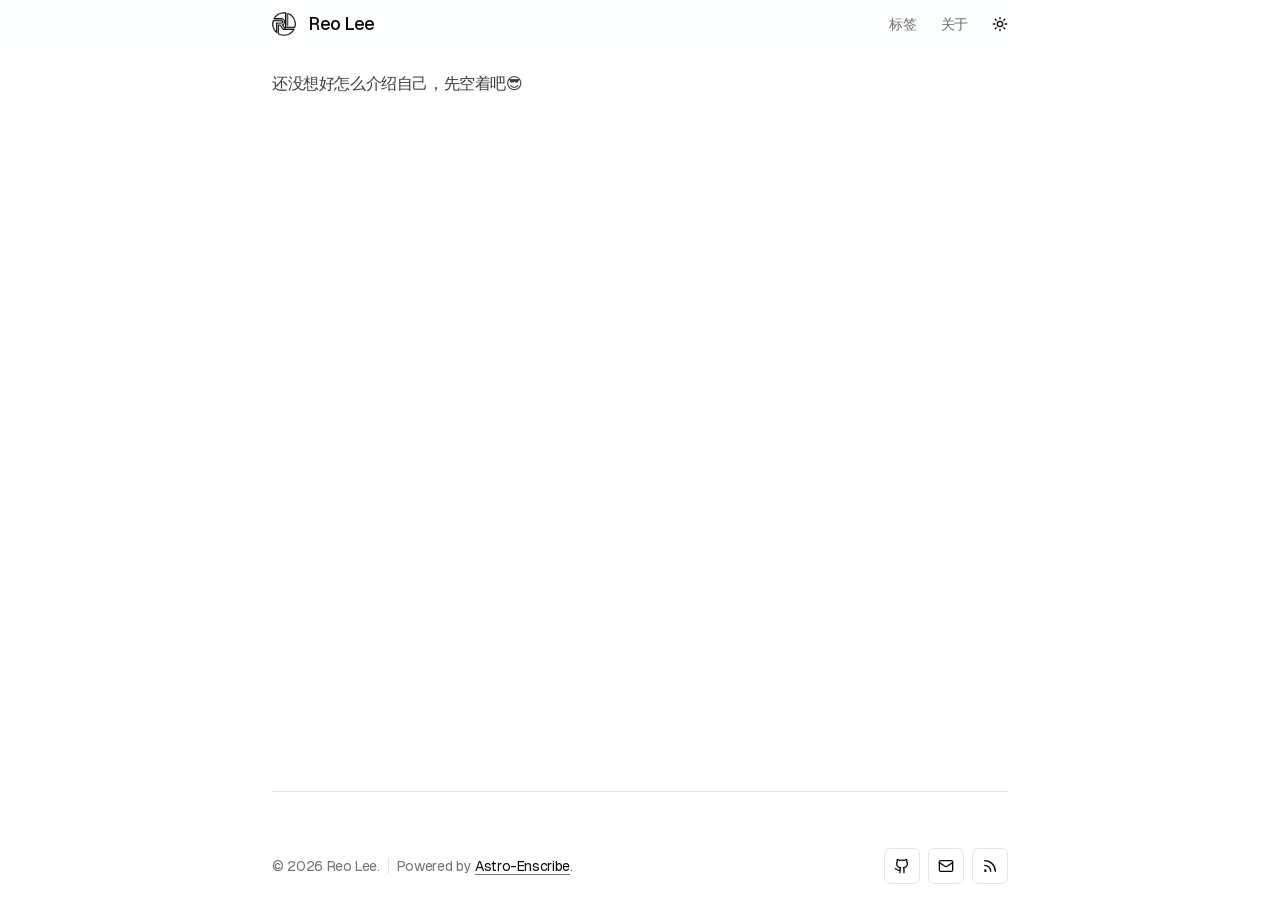
==== about/index.html @ b713c9d9 "Auto-deployed blog with GitHub Actions" ====
<!DOCTYPE html><html class="bg-background text-foreground scheme-light-dark" lang="zh-CN"> <head><meta charset="utf-8"><meta http-equiv="X-UA-Compatible" content="IE=edge"><meta name="viewport" content="width=device-width, initial-scale=1.0, user-scalable=yes"><meta name="generator" content="Astro v6.0.2"><meta name="HandheldFriendly" content="True"><meta name="mobile-web-app-capable" content="yes"><meta name="apple-mobile-web-app-capable" content="yes"><meta name="apple-mobile-web-app-status-bar-style" content="default"><meta name="format-detection" content="telephone=no,date=no,address=no,email=no,url=no"><meta name="theme-color" content="#121212" media="(prefers-color-scheme: dark)"><meta name="theme-color" content="#121212" media="(prefers-color-scheme: light)"><link rel="sitemap" href="/sitemap-index.xml"><link rel="manifest" href="/site.webmanifest"><link rel="alternate" type="application/rss+xml" title="Reo Lee" href="https://reolee.me/rss.xml"><!-- Prefer SVG favicons and provide a dark variant for dark OS/browser UI. --><link rel="icon" type="image/svg+xml" href="/favicon.svg" media="(prefers-color-scheme: light)"><link rel="icon" type="image/svg+xml" href="/favicon-dark.svg" media="(prefers-color-scheme: dark)"><link rel="icon" type="image/png" href="/favicon-96x96.png" sizes="96x96"><link rel="icon" type="image/x-icon" href="/favicon.ico"><link rel="shortcut icon" href="/favicon.ico"><meta name="apple-mobile-web-app-title" content="astro-erudite"><link rel="manifest" href="/site.webmanifest"><meta name="astro-view-transitions-enabled" content="true"><meta name="astro-view-transitions-fallback" content="animate"><script type="module" src="/_astro/ClientRouter.astro_astro_type_script_index_0_lang.DmQZLfuR.js"></script><title>关于 | Reo Lee</title><meta name="description" content="astro-erudite is a opinionated, unstyled blogging template—built with Astro, Tailwind, and shadcn/ui."><link rel="canonical" href="https://reolee.me"><meta property="og:title" content="关于"><meta property="og:description" content="astro-erudite is a opinionated, unstyled blogging template—built with Astro, Tailwind, and shadcn/ui."><meta property="og:image" content="https://reolee.me/static/1200x630.png"><meta property="og:image:alt" content="关于"><meta property="og:type" content="website"><meta property="og:locale" content="zh-CN"><meta property="og:site_name" content="Reo Lee"><meta property="og:url" content="https://reolee.me/about/"><meta name="twitter:title" content="关于"><meta name="twitter:description" content="astro-erudite is a opinionated, unstyled blogging template—built with Astro, Tailwind, and shadcn/ui."><meta name="twitter:image" content="https://reolee.me/static/1200x630.png"><meta name="twitter:image:alt" content="关于"><meta name="twitter:card" content="summary_large_image"><link rel="stylesheet" href="/_astro/layout.CXkcj2WI.css"></head><body class="flex h-fit min-h-screen flex-col gap-y-6 font-sans"> <header data-auto-hide-header class="bg-background/50 sticky top-0 z-50 divide-y backdrop-blur-sm xl:divide-none transform-gpu translate-y-0 opacity-100 transition-[translate,opacity] duration-200 ease-in-out motion-reduce:transition-none"> <div> <div class="mx-auto flex max-w-3xl items-center justify-between gap-4 px-4 py-3"> <a href="/" target="_self" class="transition-colors duration-300 ease-in-out flex shrink-0 items-center justify-center gap-3">   <img src="/_astro/logo.Pc_-MsJj_ZeCMrT.svg" alt="Logo" loading="lazy" decoding="async" width="1966" height="1989" class="size-5 sm:size-6 dark:invert"> <span class="hidden h-full text-lg leading-none font-medium min-[400px]:block">Reo Lee</span>  </a> <div class="flex items-center gap-4"> <nav class="flex items-center gap-4 text-sm sm:gap-6"> <a href="/tags" target="_self" class="inline-block duration-300 ease-in-out text-foreground/60 hover:text-foreground capitalize transition-colors"> 标签 </a><a href="/about" target="_self" class="inline-block duration-300 ease-in-out text-foreground/60 hover:text-foreground capitalize transition-colors"> 关于 </a> </nav> <button data-slot="button" class="inline-flex items-center justify-center gap-2 whitespace-nowrap rounded-md text-sm font-medium transition-all disabled:pointer-events-none disabled:opacity-50 [&amp;_svg]:pointer-events-none [&amp;_svg:not([class*=&#x27;size-&#x27;])]:size-4 shrink-0 [&amp;_svg]:shrink-0 outline-none focus-visible:border-ring focus-visible:ring-ring/50 focus-visible:ring-[3px] aria-invalid:ring-destructive/20 dark:aria-invalid:ring-destructive/40 aria-invalid:border-destructive hover:bg-muted hover:text-foreground dark:hover:bg-muted/50 -my-2 -me-2 size-8" id="theme-toggle" title="切换主题"> <svg width="1em" height="1em" class="size-4 dark:hidden" data-icon="lucide:sun">   <symbol id="ai:lucide:sun" viewBox="0 0 24 24"><g fill="none" stroke="currentColor" stroke-linecap="round" stroke-linejoin="round" stroke-width="2"><circle cx="12" cy="12" r="4"/><path d="M12 2v2m0 16v2M4.93 4.93l1.41 1.41m11.32 11.32l1.41 1.41M2 12h2m16 0h2M6.34 17.66l-1.41 1.41M19.07 4.93l-1.41 1.41"/></g></symbol><use href="#ai:lucide:sun"></use>  </svg> <svg width="1em" height="1em" class="absolute hidden size-4 dark:block" data-icon="lucide:moon">   <symbol id="ai:lucide:moon" viewBox="0 0 24 24"><path fill="none" stroke="currentColor" stroke-linecap="round" stroke-linejoin="round" stroke-width="2" d="M20.985 12.486a9 9 0 1 1-9.473-9.472c.405-.022.617.46.402.803a6 6 0 0 0 8.268 8.268c.344-.215.825-.004.803.401"/></symbol><use href="#ai:lucide:moon"></use>  </svg> <span class="sr-only">切换主题</span> </button> <script data-astro-rerun>
  ;(() => {
    const theme = (() => {
      const stored = localStorage?.getItem('theme') ?? ''
      if (['dark', 'light'].includes(stored)) return stored
      return window.matchMedia('(prefers-color-scheme: dark)').matches
        ? 'dark'
        : 'light'
    })()

    document.documentElement.setAttribute('data-theme', theme)
    window.localStorage.setItem('theme', theme)
  })()
</script> <script type="module">function a(){const e=document.documentElement,n=e.getAttribute("data-theme")==="dark"?"light":"dark";e.classList.add("[&_*]:transition-none"),e.setAttribute("data-theme",n),window.getComputedStyle(e).getPropertyValue("opacity"),requestAnimationFrame(()=>{e.classList.remove("[&_*]:transition-none")}),localStorage.setItem("theme",n)}function o(){document.getElementById("theme-toggle")?.addEventListener("click",a)}o();document.addEventListener("astro:after-swap",()=>{const e=localStorage.getItem("theme")||"light",t=document.documentElement;t.classList.add("[&_*]:transition-none"),window.getComputedStyle(t).getPropertyValue("opacity"),t.setAttribute("data-theme",e),requestAnimationFrame(()=>{t.classList.remove("[&_*]:transition-none")}),o()});</script> </div> </div> </div>   </header> <main class="w-full mx-auto flex grow flex-col gap-y-6 px-4 max-w-3xl">   <section> <div class="min-w-full"> <div class="prose mb-8"> <p class="mt-0">
还没想好怎么介绍自己，先空着吧😎
</p> </div> </div> </section> <section id="comments-section" class="mt-auto"> <div class="border-t pt-8"> <div id="comments" data-giscus-repo="ireolee/reolee.me" data-giscus-repo-id="R_kgDOSRzN-A" data-giscus-category="General" data-giscus-category-id="DIC_kwDOSRzN-M4C8IXI"></div> </div> </section>  </main> <footer class="mx-auto mb-8 flex w-full max-w-3xl flex-col items-center justify-center gap-y-2 px-4 sm:mb-4 sm:flex-row sm:justify-between"> <div class="flex flex-wrap items-center justify-center gap-x-2 text-center"> <span class="text-muted-foreground text-sm">
&copy; 2026 Reo Lee.
</span> <div data-orientation="vertical" role="none" data-slot="separator-root" class="bg-border shrink-0 data-[orientation=horizontal]:h-px data-[orientation=horizontal]:w-full data-[orientation=vertical]:h-full data-[orientation=vertical]:w-px hidden h-4! sm:block"></div> <p class="text-muted-foreground text-sm">
Powered by <a href="https://github.com/jktrn/astro-erudite" target="_blank" class="inline-block transition-colors duration-300 ease-in-out underline decoration-muted-foreground underline-offset-[3px] hover:decoration-foreground text-foreground"> Astro-Enscribe </a>.
</p> </div> <ul class="flex flex-wrap gap-2" role="list"> <li> <a href="https://github.com/ireolee" target="_blank" class="duration-300 ease-in-out inline-flex items-center justify-center gap-2 whitespace-nowrap rounded-md text-sm font-medium transition-all disabled:pointer-events-none disabled:opacity-50 [&#38;_svg]:pointer-events-none [&#38;_svg:not([class*='size-'])]:size-4 shrink-0 [&#38;_svg]:shrink-0 outline-none focus-visible:border-ring focus-visible:ring-ring/50 focus-visible:ring-[3px] aria-invalid:ring-destructive/20 dark:aria-invalid:ring-destructive/40 aria-invalid:border-destructive border bg-background hover:bg-muted hover:text-foreground dark:bg-input/30 dark:border-input dark:hover:bg-input/50 size-9" aria-label="GitHub" title="GitHub">  <svg width="1em" height="1em" class="size-4" data-icon="lucide:github">   <symbol id="ai:lucide:github" viewBox="0 0 24 24"><g fill="none" stroke="currentColor" stroke-linecap="round" stroke-linejoin="round" stroke-width="2"><path d="M15 22v-4a4.8 4.8 0 0 0-1-3.5c3 0 6-2 6-5.5c.08-1.25-.27-2.48-1-3.5c.28-1.15.28-2.35 0-3.5c0 0-1 0-3 1.5c-2.64-.5-5.36-.5-8 0C6 2 5 2 5 2c-.3 1.15-.3 2.35 0 3.5A5.4 5.4 0 0 0 4 9c0 3.5 3 5.5 6 5.5c-.39.49-.68 1.05-.85 1.65S8.93 17.38 9 18v4"/><path d="M9 18c-4.51 2-5-2-7-2"/></g></symbol><use href="#ai:lucide:github"></use>  </svg>  </a> </li><li> <a href="mailto:ireolee@gmail.com" target="_blank" class="duration-300 ease-in-out inline-flex items-center justify-center gap-2 whitespace-nowrap rounded-md text-sm font-medium transition-all disabled:pointer-events-none disabled:opacity-50 [&#38;_svg]:pointer-events-none [&#38;_svg:not([class*='size-'])]:size-4 shrink-0 [&#38;_svg]:shrink-0 outline-none focus-visible:border-ring focus-visible:ring-ring/50 focus-visible:ring-[3px] aria-invalid:ring-destructive/20 dark:aria-invalid:ring-destructive/40 aria-invalid:border-destructive border bg-background hover:bg-muted hover:text-foreground dark:bg-input/30 dark:border-input dark:hover:bg-input/50 size-9" aria-label="Email" title="Email">  <svg width="1em" height="1em" class="size-4" data-icon="lucide:mail">   <symbol id="ai:lucide:mail" viewBox="0 0 24 24"><g fill="none" stroke="currentColor" stroke-linecap="round" stroke-linejoin="round" stroke-width="2"><path d="m22 7l-8.991 5.727a2 2 0 0 1-2.009 0L2 7"/><rect width="20" height="16" x="2" y="4" rx="2"/></g></symbol><use href="#ai:lucide:mail"></use>  </svg>  </a> </li><li> <a href="/rss.xml" target="_blank" class="duration-300 ease-in-out inline-flex items-center justify-center gap-2 whitespace-nowrap rounded-md text-sm font-medium transition-all disabled:pointer-events-none disabled:opacity-50 [&#38;_svg]:pointer-events-none [&#38;_svg:not([class*='size-'])]:size-4 shrink-0 [&#38;_svg]:shrink-0 outline-none focus-visible:border-ring focus-visible:ring-ring/50 focus-visible:ring-[3px] aria-invalid:ring-destructive/20 dark:aria-invalid:ring-destructive/40 aria-invalid:border-destructive border bg-background hover:bg-muted hover:text-foreground dark:bg-input/30 dark:border-input dark:hover:bg-input/50 size-9" aria-label="RSS" title="RSS">  <svg width="1em" height="1em" class="size-4" data-icon="lucide:rss">   <symbol id="ai:lucide:rss" viewBox="0 0 24 24"><g fill="none" stroke="currentColor" stroke-linecap="round" stroke-linejoin="round" stroke-width="2"><path d="M4 11a9 9 0 0 1 9 9M4 4a16 16 0 0 1 16 16"/><circle cx="5" cy="19" r="1"/></g></symbol><use href="#ai:lucide:rss"></use>  </svg>  </a> </li> </ul> </footer> <script type="module">const c=()=>document.documentElement.getAttribute("data-theme")==="dark"?"dark":"light",m=()=>{const e=document.getElementById("comments-section"),s=document.getElementById("comments");if(!(s instanceof HTMLElement)||s.dataset.giscusLoaded==="true")return;const n=s.dataset.giscusRepo,r=s.dataset.giscusRepoId,i=s.dataset.giscusCategory,o=s.dataset.giscusCategoryId;if(!n||!r||!i||!o){e instanceof HTMLElement&&e.classList.add("hidden");return}e instanceof HTMLElement&&e.classList.remove("hidden");const t=document.createElement("script");t.src="https://giscus.app/client.js",t.async=!0,t.crossOrigin="anonymous",t.setAttribute("data-repo",n),t.setAttribute("data-repo-id",r),t.setAttribute("data-category",i),t.setAttribute("data-category-id",o),t.setAttribute("data-mapping","pathname"),t.setAttribute("data-strict","0"),t.setAttribute("data-reactions-enabled","1"),t.setAttribute("data-emit-metadata","0"),t.setAttribute("data-input-position","bottom"),t.setAttribute("data-theme",c()),t.setAttribute("data-lang","zh-CN"),s.appendChild(t),s.dataset.giscusLoaded="true"},d=()=>{const e=document.querySelector("iframe.giscus-frame");e instanceof HTMLIFrameElement&&e.contentWindow?.postMessage({giscus:{setConfig:{theme:c()}}},"https://giscus.app")};let a=null;const g=()=>{a||(a=new MutationObserver(()=>d()),a.observe(document.documentElement,{attributes:!0,attributeFilter:["data-theme"]}))},u=()=>{m(),d(),g()};document.addEventListener("astro:page-load",u);document.addEventListener("astro:after-swap",u);</script> <script type="module">const c=()=>{const i="article.prose, code, pre, kbd, samp, script, style, textarea, svg, math, .shiki, .expressive-code, .katex",o=e=>e.replace(/([\p{Script=Han}\p{Script=Hiragana}\p{Script=Katakana}\p{Script=Hangul}\u3000-\u303F\uFF00-\uFFEF])([A-Za-z0-9!"#$%&'()*+,./:;<=>?@[\]\\^_{}|~\-])/gu,"$1 $2").replace(/([A-Za-z0-9!"#$%&'()*+,./:;<=>?@[\]\\^_{}|~\-])([\p{Script=Han}\p{Script=Hiragana}\p{Script=Katakana}\p{Script=Hangul}\u3000-\u303F\uFF00-\uFFEF])/gu,"$1 $2"),r=document.body;if(!r)return;const p=document.createTreeWalker(r,NodeFilter.SHOW_TEXT,{acceptNode(e){const t=e.nodeValue;if(!t||!t.trim())return NodeFilter.FILTER_REJECT;const n=e.parentElement;return!n||n.closest(i)?NodeFilter.FILTER_REJECT:NodeFilter.FILTER_ACCEPT}});let a;for(;a=p.nextNode();){const e=a.nodeValue;if(!e)continue;const t=o(e);t!==e&&(a.nodeValue=t)}};document.addEventListener("astro:page-load",c);document.addEventListener("astro:after-swap",c);</script> <script type="module">const v=()=>{const t=document.querySelector("header[data-auto-hide-header]");if(!(t instanceof HTMLElement))return;const l=window,d=l.__autoHideHeaderCleanup;typeof d=="function"&&d();const u=80,y=10,E=()=>{t.classList.add("-translate-y-full","opacity-0","pointer-events-none"),t.classList.remove("translate-y-0","opacity-100"),t.dataset.hidden="true"},s=()=>{t.classList.remove("-translate-y-full","opacity-0","pointer-events-none"),t.classList.add("translate-y-0","opacity-100"),t.dataset.hidden="false"};s();let o=window.scrollY,i=!1,f=0;const m=e=>{f=Date.now()+e,s(),o=window.scrollY},c=[];t.querySelectorAll("details").forEach(e=>{if(!(e instanceof HTMLDetailsElement))return;const a=()=>m(400);e.addEventListener("toggle",a),c.push(()=>e.removeEventListener("toggle",a));const n=e.querySelector("summary");if(n instanceof HTMLElement){const r=()=>m(400);n.addEventListener("click",r),c.push(()=>n.removeEventListener("click",r))}});const L=()=>{const e=window.scrollY;if(Date.now()<f){s(),o=e;return}if(t.querySelector("details[open]")){s(),o=e;return}if(e<=u){s(),o=e;return}const a=e-o;if(Math.abs(a)<y)return;const n=document.activeElement,r=n instanceof HTMLElement&&(()=>{try{return n.matches(":focus-visible")}catch{return!1}})(),w=n instanceof HTMLElement&&t.contains(n)&&r;a>0&&e>u&&!w?E():a<0&&s(),o=e},p=()=>{i||(i=!0,requestAnimationFrame(()=>{L(),i=!1}))};window.addEventListener("scroll",p,{passive:!0}),l.__autoHideHeaderCleanup=()=>{window.removeEventListener("scroll",p),c.forEach(e=>e())}};document.addEventListener("astro:page-load",v);document.addEventListener("astro:after-swap",v);</script> <script type="module">(()=>{const a=window;if(a.__headingAnchorCopyBound)return;a.__headingAnchorCopyBound=!0;const r=async n=>{try{if(navigator.clipboard?.writeText)return await navigator.clipboard.writeText(n),!0}catch{}try{const t=document.createElement("textarea");t.value=n,t.setAttribute("readonly","true"),t.style.position="fixed",t.style.left="-9999px",t.style.top="0",document.body.appendChild(t),t.select();const e=document.execCommand("copy");return t.remove(),e}catch{return!1}};document.addEventListener("click",async n=>{const e=n.target?.closest("a[data-heading-anchor]");if(!(e instanceof HTMLAnchorElement))return;n.preventDefault();const o=e.dataset.headingAnchor||"";if(!o)return;const c=`${window.location.origin}${window.location.pathname}#${o}`;await r(c)&&(e.dataset.copied="true",window.history.replaceState(null,"",`#${o}`),window.setTimeout(()=>{delete e.dataset.copied},900))},{capture:!0})})();</script> </body> </html>
---- _astro/layout.CXkcj2WI.css ----
@layer properties{@supports (((-webkit-hyphens:none)) and (not (margin-trim:inline))) or ((-moz-orient:inline) and (not (color:rgb(from red r g b)))){*,:before,:after,::backdrop{--tw-translate-x:0;--tw-translate-y:0;--tw-translate-z:0;--tw-rotate-x:initial;--tw-rotate-y:initial;--tw-rotate-z:initial;--tw-skew-x:initial;--tw-skew-y:initial;--tw-space-y-reverse:0;--tw-divide-y-reverse:0;--tw-border-style:solid;--tw-mask-linear:linear-gradient(#fff, #fff);--tw-mask-radial:linear-gradient(#fff, #fff);--tw-mask-conic:linear-gradient(#fff, #fff);--tw-mask-left:linear-gradient(#fff, #fff);--tw-mask-right:linear-gradient(#fff, #fff);--tw-mask-bottom:linear-gradient(#fff, #fff);--tw-mask-top:linear-gradient(#fff, #fff);--tw-mask-top-from-position:0%;--tw-mask-top-to-position:100%;--tw-mask-top-from-color:black;--tw-mask-top-to-color:transparent;--tw-mask-bottom-from-position:0%;--tw-mask-bottom-to-position:100%;--tw-mask-bottom-from-color:black;--tw-mask-bottom-to-color:transparent;--tw-leading:initial;--tw-font-weight:initial;--tw-outline-style:solid;--tw-blur:initial;--tw-brightness:initial;--tw-contrast:initial;--tw-grayscale:initial;--tw-hue-rotate:initial;--tw-invert:initial;--tw-opacity:initial;--tw-saturate:initial;--tw-sepia:initial;--tw-drop-shadow:initial;--tw-drop-shadow-color:initial;--tw-drop-shadow-alpha:100%;--tw-drop-shadow-size:initial;--tw-backdrop-blur:initial;--tw-backdrop-brightness:initial;--tw-backdrop-contrast:initial;--tw-backdrop-grayscale:initial;--tw-backdrop-hue-rotate:initial;--tw-backdrop-invert:initial;--tw-backdrop-opacity:initial;--tw-backdrop-saturate:initial;--tw-backdrop-sepia:initial;--tw-duration:initial;--tw-ease:initial;--tw-shadow:0 0 #0000;--tw-shadow-color:initial;--tw-shadow-alpha:100%;--tw-inset-shadow:0 0 #0000;--tw-inset-shadow-color:initial;--tw-inset-shadow-alpha:100%;--tw-ring-color:initial;--tw-ring-shadow:0 0 #0000;--tw-inset-ring-color:initial;--tw-inset-ring-shadow:0 0 #0000;--tw-ring-inset:initial;--tw-ring-offset-width:0px;--tw-ring-offset-color:#fff;--tw-ring-offset-shadow:0 0 #0000;--tw-tracking:initial}}}@layer theme{:root,:host{--font-sans:"SF-Pro-Rounded-Regular", "PingFangSC-Regular", "PingFang SC", Geist, ui-sans-serif, system-ui, sans-serif, "Apple Color Emoji", "Segoe UI Emoji", "Segoe UI Symbol", "Noto Color Emoji";--font-mono:"Consolas-Regular", "SFMono-Regular", "SF-Pro-Rounded-Regular", "Geist Mono", ui-monospace, SFMono-Regular, Menlo, Monaco, Consolas, "Liberation Mono", "Courier New", monospace;--color-red-300:oklch(80.8% .114 19.571);--color-red-500:oklch(63.7% .237 25.331);--color-red-700:oklch(50.5% .213 27.518);--color-red-950:oklch(25.8% .092 26.042);--color-orange-300:oklch(83.7% .128 66.29);--color-orange-600:oklch(64.6% .222 41.116);--color-orange-700:oklch(55.3% .195 38.402);--color-orange-950:oklch(26.6% .079 36.259);--color-amber-300:oklch(87.9% .169 91.605);--color-amber-500:oklch(76.9% .188 70.08);--color-amber-700:oklch(55.5% .163 48.998);--color-amber-950:oklch(27.9% .077 45.635);--color-yellow-300:oklch(90.5% .182 98.111);--color-yellow-500:oklch(79.5% .184 86.047);--color-yellow-700:oklch(55.4% .135 66.442);--color-yellow-950:oklch(28.6% .066 53.813);--color-lime-300:oklch(89.7% .196 126.665);--color-lime-500:oklch(76.8% .233 130.85);--color-lime-700:oklch(53.2% .157 131.589);--color-lime-950:oklch(27.4% .072 132.109);--color-green-300:oklch(87.1% .15 154.449);--color-green-500:oklch(72.3% .219 149.579);--color-green-700:oklch(52.7% .154 150.069);--color-green-950:oklch(26.6% .065 152.934);--color-emerald-300:oklch(84.5% .143 164.978);--color-emerald-500:oklch(69.6% .17 162.48);--color-emerald-600:oklch(59.6% .145 163.225);--color-emerald-700:oklch(50.8% .118 165.612);--color-emerald-950:oklch(26.2% .051 172.552);--color-teal-300:oklch(85.5% .138 181.071);--color-teal-500:oklch(70.4% .14 182.503);--color-teal-700:oklch(51.1% .096 186.391);--color-teal-950:oklch(27.7% .046 192.524);--color-cyan-300:oklch(86.5% .127 207.078);--color-cyan-500:oklch(71.5% .143 215.221);--color-cyan-700:oklch(52% .105 223.128);--color-cyan-950:oklch(30.2% .056 229.695);--color-sky-300:oklch(82.8% .111 230.318);--color-sky-400:oklch(74.6% .16 232.661);--color-sky-500:oklch(68.5% .169 237.323);--color-sky-700:oklch(50% .134 242.749);--color-sky-950:oklch(29.3% .066 243.157);--color-blue-300:oklch(80.9% .105 251.813);--color-blue-500:oklch(62.3% .214 259.815);--color-blue-600:oklch(54.6% .245 262.881);--color-blue-700:oklch(48.8% .243 264.376);--color-blue-950:oklch(28.2% .091 267.935);--color-indigo-300:oklch(78.5% .115 274.713);--color-indigo-500:oklch(58.5% .233 277.117);--color-indigo-700:oklch(45.7% .24 277.023);--color-indigo-950:oklch(25.7% .09 281.288);--color-violet-300:oklch(81.1% .111 293.571);--color-violet-600:oklch(54.1% .281 293.009);--color-violet-700:oklch(49.1% .27 292.581);--color-violet-950:oklch(28.3% .141 291.089);--color-purple-300:oklch(82.7% .119 306.383);--color-purple-500:oklch(62.7% .265 303.9);--color-purple-700:oklch(49.6% .265 301.924);--color-purple-950:oklch(29.1% .149 302.717);--color-pink-300:oklch(82.3% .12 346.018);--color-pink-500:oklch(65.6% .241 354.308);--color-pink-700:oklch(52.5% .223 3.958);--color-pink-950:oklch(28.4% .109 3.907);--color-slate-300:oklch(86.9% .022 252.894);--color-slate-400:oklch(70.4% .04 256.788);--color-slate-500:oklch(55.4% .046 257.417);--color-slate-700:oklch(37.2% .044 257.287);--color-slate-950:oklch(12.9% .042 264.695);--color-gray-300:oklch(87.2% .01 258.338);--color-gray-400:oklch(70.7% .022 261.325);--color-gray-500:oklch(55.1% .027 264.364);--color-gray-700:oklch(37.3% .034 259.733);--color-gray-950:oklch(13% .028 261.692);--color-stone-50:oklch(98.5% .001 106.423);--color-stone-900:oklch(21.6% .006 56.043);--color-white:#fff;--spacing:.25rem;--breakpoint-md:48rem;--container-3xs:16rem;--container-xs:20rem;--container-md:28rem;--container-3xl:48rem;--container-5xl:64rem;--text-xs:.75rem;--text-xs--line-height:calc(1 / .75);--text-sm:.875rem;--text-sm--line-height:calc(1.25 / .875);--text-base:1rem;--text-base--line-height: 1.5 ;--text-lg:1.125rem;--text-lg--line-height:calc(1.75 / 1.125);--text-3xl:1.875rem;--text-3xl--line-height: 1.2 ;--text-4xl:2.25rem;--text-4xl--line-height:calc(2.5 / 2.25);--font-weight-normal:400;--font-weight-medium:500;--tracking-tight:-.025em;--leading-tight:1.25;--radius-md:.375rem;--radius-lg:.5rem;--radius-xl:.75rem;--ease-in-out:cubic-bezier(.4, 0, .2, 1);--blur-sm:8px;--default-transition-duration:.15s;--default-transition-timing-function:cubic-bezier(.4, 0, .2, 1);--default-font-family:"SF-Pro-Rounded-Regular", "PingFangSC-Regular", "PingFang SC", Geist, ui-sans-serif, system-ui, sans-serif, "Apple Color Emoji", "Segoe UI Emoji", "Segoe UI Symbol", "Noto Color Emoji";--default-mono-font-family:"Consolas-Regular", "SFMono-Regular", "SF-Pro-Rounded-Regular", "Geist Mono", ui-monospace, SFMono-Regular, Menlo, Monaco, Consolas, "Liberation Mono", "Courier New", monospace}}@layer base{*,:after,:before,::backdrop{box-sizing:border-box;border:0 solid;margin:0;padding:0}::file-selector-button{box-sizing:border-box;border:0 solid;margin:0;padding:0}html,:host{-webkit-text-size-adjust:100%;tab-size:4;line-height:1.5;font-family:var(--default-font-family,ui-sans-serif, system-ui, sans-serif, "Apple Color Emoji", "Segoe UI Emoji", "Segoe UI Symbol", "Noto Color Emoji");font-feature-settings:var(--default-font-feature-settings,normal);font-variation-settings:var(--default-font-variation-settings,normal);-webkit-tap-highlight-color:transparent}hr{height:0;color:inherit;border-top-width:1px}abbr:where([title]){-webkit-text-decoration:underline dotted;text-decoration:underline dotted}h1,h2,h3,h4,h5,h6{font-size:inherit;font-weight:inherit}a{color:inherit;-webkit-text-decoration:inherit;text-decoration:inherit}b,strong{font-weight:bolder}code,kbd,samp,pre{font-family:var(--default-mono-font-family,ui-monospace, SFMono-Regular, Menlo, Monaco, Consolas, "Liberation Mono", "Courier New", monospace);font-feature-settings:var(--default-mono-font-feature-settings,normal);font-variation-settings:var(--default-mono-font-variation-settings,normal);font-size:1em}small{font-size:80%}sub,sup{vertical-align:baseline;font-size:75%;line-height:0;position:relative}sub{bottom:-.25em}sup{top:-.5em}table{text-indent:0;border-color:inherit;border-collapse:collapse}:-moz-focusring{outline:auto}progress{vertical-align:baseline}summary{display:list-item}ol,ul,menu{list-style:none}img,svg,video,canvas,audio,iframe,embed,object{vertical-align:middle;display:block}img,video{max-width:100%;height:auto}button,input,select,optgroup,textarea{font:inherit;font-feature-settings:inherit;font-variation-settings:inherit;letter-spacing:inherit;color:inherit;opacity:1;background-color:#0000;border-radius:0}::file-selector-button{font:inherit;font-feature-settings:inherit;font-variation-settings:inherit;letter-spacing:inherit;color:inherit;opacity:1;background-color:#0000;border-radius:0}:where(select:is([multiple],[size])) optgroup{font-weight:bolder}:where(select:is([multiple],[size])) optgroup option{padding-inline-start:20px}::file-selector-button{margin-inline-end:4px}::placeholder{opacity:1}@supports (not ((-webkit-appearance:-apple-pay-button))) or (contain-intrinsic-size:1px){::placeholder{color:currentColor}@supports (color:color-mix(in lab,red,red)){::placeholder{color:color-mix(in oklab,currentcolor 50%,transparent)}}}textarea{resize:vertical}::-webkit-search-decoration{-webkit-appearance:none}::-webkit-date-and-time-value{min-height:1lh;text-align:inherit}::-webkit-datetime-edit{display:inline-flex}::-webkit-datetime-edit-fields-wrapper{padding:0}::-webkit-datetime-edit{padding-block:0}::-webkit-datetime-edit-year-field{padding-block:0}::-webkit-datetime-edit-month-field{padding-block:0}::-webkit-datetime-edit-day-field{padding-block:0}::-webkit-datetime-edit-hour-field{padding-block:0}::-webkit-datetime-edit-minute-field{padding-block:0}::-webkit-datetime-edit-second-field{padding-block:0}::-webkit-datetime-edit-millisecond-field{padding-block:0}::-webkit-datetime-edit-meridiem-field{padding-block:0}::-webkit-calendar-picker-indicator{line-height:1}:-moz-ui-invalid{box-shadow:none}button,input:where([type=button],[type=reset],[type=submit]){appearance:button}::file-selector-button{appearance:button}::-webkit-inner-spin-button{height:auto}::-webkit-outer-spin-button{height:auto}[hidden]:where(:not([hidden=until-found])){display:none!important}*,:after,:before,::backdrop{border-color:var(--border);--tw-tracking:var(--tracking-tight);letter-spacing:var(--tracking-tight);outline-color:var(--ring)}::file-selector-button{border-color:var(--border);--tw-tracking:var(--tracking-tight);letter-spacing:var(--tracking-tight);outline-color:var(--ring)}@supports (color:color-mix(in lab,red,red)){::file-selector-button{outline-color:color-mix(in oklab,var(--ring) 50%,transparent)}*,:after,:before,::backdrop{outline-color:color-mix(in oklab,var(--ring) 50%,transparent)}}}@layer components;@layer utilities{.pointer-events-none{pointer-events:none}.collapse{visibility:collapse}.visible{visibility:visible}.sr-only{clip-path:inset(50%);white-space:nowrap;border-width:0;width:1px;height:1px;margin:-1px;padding:0;position:absolute;overflow:hidden}.absolute{position:absolute}.fixed{position:fixed}.relative{position:relative}.static{position:static}.sticky{position:sticky}.start{inset-inline-start:var(--spacing)}.end{inset-inline-end:var(--spacing)}.top-0{top:calc(var(--spacing) * 0)}.top-20{top:calc(var(--spacing) * 20)}.right-8{right:calc(var(--spacing) * 8)}.bottom-8{bottom:calc(var(--spacing) * 8)}.z-50{z-index:50}.col-span-full{grid-column:1/-1}.col-start-1{grid-column-start:1}.col-start-2{grid-column-start:2}.col-start-3{grid-column-start:3}.row-span-1{grid-row:span 1/span 1}.container{width:100%}@media(min-width:40rem){.container{max-width:40rem}}@media(min-width:48rem){.container{max-width:48rem}}@media(min-width:64rem){.container{max-width:64rem}}@media(min-width:80rem){.container{max-width:80rem}}@media(min-width:96rem){.container{max-width:96rem}}.mx-auto{margin-inline:auto}.-my-2{margin-block:calc(var(--spacing) * -2)}.my-6{margin-block:calc(var(--spacing) * 6)}.-me-2{margin-inline-end:calc(var(--spacing) * -2)}.mt-0{margin-top:calc(var(--spacing) * 0)}.mt-2{margin-top:calc(var(--spacing) * 2)}.mt-6{margin-top:calc(var(--spacing) * 6)}.mt-20{margin-top:calc(var(--spacing) * 20)}.mt-auto{margin-top:auto}.mr-2{margin-right:calc(var(--spacing) * 2)}.mr-8{margin-right:calc(var(--spacing) * 8)}.mr-auto{margin-right:auto}.mb-1{margin-bottom:calc(var(--spacing) * 1)}.mb-2{margin-bottom:calc(var(--spacing) * 2)}.mb-4{margin-bottom:calc(var(--spacing) * 4)}.mb-8{margin-bottom:calc(var(--spacing) * 8)}.ml-1\.5{margin-left:calc(var(--spacing) * 1.5)}.ml-2{margin-left:calc(var(--spacing) * 2)}.ml-4{margin-left:calc(var(--spacing) * 4)}.ml-8{margin-left:calc(var(--spacing) * 8)}.ml-12{margin-left:calc(var(--spacing) * 12)}.ml-16{margin-left:calc(var(--spacing) * 16)}.ml-auto{margin-left:auto}.line-clamp-2{-webkit-line-clamp:2;-webkit-box-orient:vertical;display:-webkit-box;overflow:hidden}.block{display:block}.contents{display:contents}.flex{display:flex}.grid{display:grid}.hidden{display:none}.inline{display:inline}.inline-block{display:inline-block}.inline-flex{display:inline-flex}.table{display:table}.aspect-square{aspect-ratio:1}.size-3{width:calc(var(--spacing) * 3);height:calc(var(--spacing) * 3)}.size-4{width:calc(var(--spacing) * 4);height:calc(var(--spacing) * 4)}.size-5{width:calc(var(--spacing) * 5);height:calc(var(--spacing) * 5)}.size-8{width:calc(var(--spacing) * 8);height:calc(var(--spacing) * 8)}.size-9{width:calc(var(--spacing) * 9);height:calc(var(--spacing) * 9)}.size-full{width:100%;height:100%}.h-2\.5{height:calc(var(--spacing) * 2.5)}.h-4{height:calc(var(--spacing) * 4)}.h-4\!{height:calc(var(--spacing) * 4)!important}.h-8{height:calc(var(--spacing) * 8)}.h-9{height:calc(var(--spacing) * 9)}.h-10{height:calc(var(--spacing) * 10)}.h-fit{height:fit-content}.h-full{height:100%}.h-px{height:1px}.max-h-\[30vh\]{max-height:30vh}.max-h-\[calc\(100vh-5rem\)\]{max-height:calc(100vh - 5rem)}.max-h-\[calc\(100vh-8rem\)\]{max-height:calc(100vh - 8rem)}.min-h-\[calc\(100vh-18rem\)\]{min-height:calc(100vh - 18rem)}.min-h-screen{min-height:100vh}.w-2\.5{width:calc(var(--spacing) * 2.5)}.w-4{width:calc(var(--spacing) * 4)}.w-64{width:calc(var(--spacing) * 64)}.w-fit{width:fit-content}.w-full{width:100%}.max-w-3xl{max-width:var(--container-3xl)}.max-w-3xs{max-width:var(--container-3xs)}.max-w-5xl{max-width:var(--container-5xl)}.max-w-md{max-width:var(--container-md)}.max-w-none{max-width:none}.max-w-xs{max-width:var(--container-xs)}.min-w-full{min-width:100%}.min-w-max{min-width:max-content}.flex-1{flex:1}.flex-shrink-0,.shrink-0{flex-shrink:0}.flex-grow,.grow{flex-grow:1}.-translate-y-full{--tw-translate-y:-100%;translate:var(--tw-translate-x) var(--tw-translate-y)}.translate-y-0{--tw-translate-y:calc(var(--spacing) * 0);translate:var(--tw-translate-x) var(--tw-translate-y)}.transform{transform:var(--tw-rotate-x,) var(--tw-rotate-y,) var(--tw-rotate-z,) var(--tw-skew-x,) var(--tw-skew-y,)}.transform-gpu{transform:translateZ(0) var(--tw-rotate-x,) var(--tw-rotate-y,) var(--tw-rotate-z,) var(--tw-skew-x,) var(--tw-skew-y,)}.cursor-not-allowed{cursor:not-allowed}.cursor-pointer{cursor:pointer}.\[touch-action\:pan-x\]{touch-action:pan-x}.touch-none{touch-action:none}.resize{resize:both}.scroll-mt-31{scroll-margin-top:calc(var(--spacing) * 31)}.list-none{list-style-type:none}.grid-cols-1{grid-template-columns:repeat(1,minmax(0,1fr))}.grid-cols-\[minmax\(0px\,1fr\)_min\(calc\(var\(--breakpoint-md\)-2rem\)\,100\%\)_minmax\(0px\,1fr\)\]{grid-template-columns:minmax(0px,1fr) min(calc(var(--breakpoint-md) - 2rem),100%) minmax(0px,1fr)}.flex-col{flex-direction:column}.flex-row{flex-direction:row}.flex-wrap{flex-wrap:wrap}.items-center{align-items:center}.items-end{align-items:flex-end}.items-start{align-items:flex-start}.justify-between{justify-content:space-between}.justify-center{justify-content:center}.justify-end{justify-content:flex-end}.justify-start{justify-content:flex-start}.\!gap-0{gap:calc(var(--spacing) * 0)!important}.gap-0{gap:calc(var(--spacing) * 0)}.gap-1{gap:calc(var(--spacing) * 1)}.gap-1\.5{gap:calc(var(--spacing) * 1.5)}.gap-2{gap:calc(var(--spacing) * 2)}.gap-3{gap:calc(var(--spacing) * 3)}.gap-4{gap:calc(var(--spacing) * 4)}:where(.space-y-1>:not(:last-child)){--tw-space-y-reverse:0;margin-block-start:calc(calc(var(--spacing) * 1) * var(--tw-space-y-reverse));margin-block-end:calc(calc(var(--spacing) * 1) * calc(1 - var(--tw-space-y-reverse)))}.gap-x-1\.5{column-gap:calc(var(--spacing) * 1.5)}.gap-x-2{column-gap:calc(var(--spacing) * 2)}.gap-y-1{row-gap:calc(var(--spacing) * 1)}.gap-y-2{row-gap:calc(var(--spacing) * 2)}.gap-y-4{row-gap:calc(var(--spacing) * 4)}.gap-y-6{row-gap:calc(var(--spacing) * 6)}.gap-y-8{row-gap:calc(var(--spacing) * 8)}:where(.divide-y>:not(:last-child)){--tw-divide-y-reverse:0;border-bottom-style:var(--tw-border-style);border-top-style:var(--tw-border-style);border-top-width:calc(1px * var(--tw-divide-y-reverse));border-bottom-width:calc(1px * calc(1 - var(--tw-divide-y-reverse)))}.truncate{text-overflow:ellipsis;white-space:nowrap;overflow:hidden}.overflow-hidden{overflow:hidden}.overflow-x-auto{overflow-x:auto}.overflow-y-auto{overflow-y:auto}.rounded{border-radius:.25rem}.rounded-\[inherit\]{border-radius:inherit}.rounded-full{border-radius:3.40282e38px}.rounded-lg{border-radius:var(--radius-lg)}.rounded-md{border-radius:var(--radius-md)}.rounded-xl{border-radius:var(--radius-xl)}.border{border-style:var(--tw-border-style);border-width:1px}.border-t{border-top-style:var(--tw-border-style);border-top-width:1px}.border-b{border-bottom-style:var(--tw-border-style);border-bottom-width:1px}.border-l{border-left-style:var(--tw-border-style);border-left-width:1px}.border-l-4{border-left-style:var(--tw-border-style);border-left-width:4px}.border-amber-500{border-color:var(--color-amber-500)}.border-blue-300{border-color:var(--color-blue-300)}.border-blue-500{border-color:var(--color-blue-500)}.border-cyan-500{border-color:var(--color-cyan-500)}.border-emerald-500{border-color:var(--color-emerald-500)}.border-emerald-600{border-color:var(--color-emerald-600)}.border-gray-400{border-color:var(--color-gray-400)}.border-gray-500{border-color:var(--color-gray-500)}.border-green-500{border-color:var(--color-green-500)}.border-indigo-500{border-color:var(--color-indigo-500)}.border-lime-500{border-color:var(--color-lime-500)}.border-orange-600{border-color:var(--color-orange-600)}.border-pink-500{border-color:var(--color-pink-500)}.border-purple-500{border-color:var(--color-purple-500)}.border-red-500{border-color:var(--color-red-500)}.border-sky-400{border-color:var(--color-sky-400)}.border-sky-500{border-color:var(--color-sky-500)}.border-slate-400{border-color:var(--color-slate-400)}.border-slate-500{border-color:var(--color-slate-500)}.border-teal-500{border-color:var(--color-teal-500)}.border-transparent{border-color:#0000}.border-violet-600{border-color:var(--color-violet-600)}.border-yellow-500{border-color:var(--color-yellow-500)}.border-t-transparent{border-top-color:#0000}.border-l-transparent{border-left-color:#0000}.bg-background,.bg-background\/50{background-color:var(--background)}@supports (color:color-mix(in lab,red,red)){.bg-background\/50{background-color:color-mix(in oklab,var(--background) 50%,transparent)}}.bg-border{background-color:var(--border)}.bg-destructive{background-color:var(--destructive)}.bg-muted,.bg-muted\/50{background-color:var(--muted)}@supports (color:color-mix(in lab,red,red)){.bg-muted\/50{background-color:color-mix(in oklab,var(--muted) 50%,transparent)}}.bg-primary{background-color:var(--primary)}.bg-stone-50{background-color:var(--color-stone-50)}.mask-t-from-80\%{-webkit-mask-image:var(--tw-mask-linear),var(--tw-mask-radial),var(--tw-mask-conic);mask-image:var(--tw-mask-linear),var(--tw-mask-radial),var(--tw-mask-conic);--tw-mask-linear:var(--tw-mask-left), var(--tw-mask-right), var(--tw-mask-bottom), var(--tw-mask-top);--tw-mask-top:linear-gradient(to top, var(--tw-mask-top-from-color) var(--tw-mask-top-from-position), var(--tw-mask-top-to-color) var(--tw-mask-top-to-position));--tw-mask-top-from-position:80%;-webkit-mask-composite:source-in;mask-composite:intersect}.mask-t-from-90\%{-webkit-mask-image:var(--tw-mask-linear),var(--tw-mask-radial),var(--tw-mask-conic);mask-image:var(--tw-mask-linear),var(--tw-mask-radial),var(--tw-mask-conic);--tw-mask-linear:var(--tw-mask-left), var(--tw-mask-right), var(--tw-mask-bottom), var(--tw-mask-top);--tw-mask-top:linear-gradient(to top, var(--tw-mask-top-from-color) var(--tw-mask-top-from-position), var(--tw-mask-top-to-color) var(--tw-mask-top-to-position));--tw-mask-top-from-position:90%;-webkit-mask-composite:source-in;mask-composite:intersect}.mask-b-from-80\%{-webkit-mask-image:var(--tw-mask-linear),var(--tw-mask-radial),var(--tw-mask-conic);mask-image:var(--tw-mask-linear),var(--tw-mask-radial),var(--tw-mask-conic);--tw-mask-linear:var(--tw-mask-left), var(--tw-mask-right), var(--tw-mask-bottom), var(--tw-mask-top);--tw-mask-bottom:linear-gradient(to bottom, var(--tw-mask-bottom-from-color) var(--tw-mask-bottom-from-position), var(--tw-mask-bottom-to-color) var(--tw-mask-bottom-to-position));--tw-mask-bottom-from-position:80%;-webkit-mask-composite:source-in;mask-composite:intersect}.mask-b-from-90\%{-webkit-mask-image:var(--tw-mask-linear),var(--tw-mask-radial),var(--tw-mask-conic);mask-image:var(--tw-mask-linear),var(--tw-mask-radial),var(--tw-mask-conic);--tw-mask-linear:var(--tw-mask-left), var(--tw-mask-right), var(--tw-mask-bottom), var(--tw-mask-top);--tw-mask-bottom:linear-gradient(to bottom, var(--tw-mask-bottom-from-color) var(--tw-mask-bottom-from-position), var(--tw-mask-bottom-to-color) var(--tw-mask-bottom-to-position));--tw-mask-bottom-from-position:90%;-webkit-mask-composite:source-in;mask-composite:intersect}.object-cover{object-fit:cover}.p-2{padding:calc(var(--spacing) * 2)}.p-4{padding:calc(var(--spacing) * 4)}.p-px{padding:1px}.px-1\.5{padding-inline:calc(var(--spacing) * 1.5)}.px-2{padding-inline:calc(var(--spacing) * 2)}.px-2\.5{padding-inline:calc(var(--spacing) * 2.5)}.px-3{padding-inline:calc(var(--spacing) * 3)}.px-4{padding-inline:calc(var(--spacing) * 4)}.px-6{padding-inline:calc(var(--spacing) * 6)}.py-0\.5{padding-block:calc(var(--spacing) * .5)}.py-1{padding-block:calc(var(--spacing) * 1)}.py-1\.5{padding-block:calc(var(--spacing) * 1.5)}.py-2{padding-block:calc(var(--spacing) * 2)}.py-3{padding-block:calc(var(--spacing) * 3)}.pt-8{padding-top:calc(var(--spacing) * 8)}.pr-3{padding-right:calc(var(--spacing) * 3)}.pb-4{padding-bottom:calc(var(--spacing) * 4)}.pl-2{padding-left:calc(var(--spacing) * 2)}.text-center{text-align:center}.text-left{text-align:left}.text-right{text-align:right}.font-sans{font-family:SF-Pro-Rounded-Regular,PingFangSC-Regular,PingFang SC,Geist,ui-sans-serif,system-ui,sans-serif,Apple Color Emoji,Segoe UI Emoji,Segoe UI Symbol,Noto Color Emoji}.text-3xl{font-size:var(--text-3xl);line-height:var(--tw-leading,var(--text-3xl--line-height))}.text-lg{font-size:var(--text-lg);line-height:var(--tw-leading,var(--text-lg--line-height))}.text-sm{font-size:var(--text-sm);line-height:var(--tw-leading,var(--text-sm--line-height))}.text-xs{font-size:var(--text-xs);line-height:var(--tw-leading,var(--text-xs--line-height))}.leading-none{--tw-leading:1;line-height:1}.leading-tight{--tw-leading:var(--leading-tight);line-height:var(--leading-tight)}.font-medium{--tw-font-weight:var(--font-weight-medium);font-weight:var(--font-weight-medium)}.font-normal{--tw-font-weight:var(--font-weight-normal);font-weight:var(--font-weight-normal)}.text-balance{text-wrap:balance}.text-pretty{text-wrap:pretty}.text-wrap{text-wrap:wrap}.break-words{overflow-wrap:break-word}.text-ellipsis{text-overflow:ellipsis}.whitespace-nowrap{white-space:nowrap}.text-amber-700{color:var(--color-amber-700)}.text-blue-600{color:var(--color-blue-600)}.text-blue-700{color:var(--color-blue-700)}.text-cyan-700{color:var(--color-cyan-700)}.text-emerald-700{color:var(--color-emerald-700)}.text-foreground,.text-foreground\/30{color:var(--foreground)}@supports (color:color-mix(in lab,red,red)){.text-foreground\/30{color:color-mix(in oklab,var(--foreground) 30%,transparent)}}.text-foreground\/40{color:var(--foreground)}@supports (color:color-mix(in lab,red,red)){.text-foreground\/40{color:color-mix(in oklab,var(--foreground) 40%,transparent)}}.text-foreground\/60{color:var(--foreground)}@supports (color:color-mix(in lab,red,red)){.text-foreground\/60{color:color-mix(in oklab,var(--foreground) 60%,transparent)}}.text-foreground\/90{color:var(--foreground)}@supports (color:color-mix(in lab,red,red)){.text-foreground\/90{color:color-mix(in oklab,var(--foreground) 90%,transparent)}}.text-gray-700{color:var(--color-gray-700)}.text-green-700{color:var(--color-green-700)}.text-indigo-700{color:var(--color-indigo-700)}.text-lime-700{color:var(--color-lime-700)}.text-muted-foreground,.text-muted-foreground\/70{color:var(--muted-foreground)}@supports (color:color-mix(in lab,red,red)){.text-muted-foreground\/70{color:color-mix(in oklab,var(--muted-foreground) 70%,transparent)}}.text-muted-foreground\/80{color:var(--muted-foreground)}@supports (color:color-mix(in lab,red,red)){.text-muted-foreground\/80{color:color-mix(in oklab,var(--muted-foreground) 80%,transparent)}}.text-orange-700{color:var(--color-orange-700)}.text-pink-700{color:var(--color-pink-700)}.text-primary{color:var(--primary)}.text-primary-foreground{color:var(--primary-foreground)}.text-primary\/20{color:var(--primary)}@supports (color:color-mix(in lab,red,red)){.text-primary\/20{color:color-mix(in oklab,var(--primary) 20%,transparent)}}.text-purple-700{color:var(--color-purple-700)}.text-red-700{color:var(--color-red-700)}.text-sky-700{color:var(--color-sky-700)}.text-slate-700{color:var(--color-slate-700)}.text-stone-900{color:var(--color-stone-900)}.text-teal-700{color:var(--color-teal-700)}.text-violet-700{color:var(--color-violet-700)}.text-white{color:var(--color-white)}.text-yellow-700{color:var(--color-yellow-700)}.capitalize{text-transform:capitalize}.italic{font-style:italic}.underline{text-decoration-line:underline}.decoration-muted-foreground{-webkit-text-decoration-color:var(--muted-foreground);text-decoration-color:var(--muted-foreground)}.decoration-transparent{text-decoration-color:#0000}.underline-offset-4{text-underline-offset:4px}.underline-offset-\[3px\]{text-underline-offset:3px}.scheme-light-dark{color-scheme:light dark}.opacity-0{opacity:0}.opacity-50{opacity:.5}.opacity-60{opacity:.6}.opacity-70{opacity:.7}.opacity-100{opacity:1}.ring-ring\/10{--tw-ring-color:var(--ring)}@supports (color:color-mix(in lab,red,red)){.ring-ring\/10{--tw-ring-color:color-mix(in oklab, var(--ring) 10%, transparent)}}.outline{outline-style:var(--tw-outline-style);outline-width:1px}.outline-ring\/50{outline-color:var(--ring)}@supports (color:color-mix(in lab,red,red)){.outline-ring\/50{outline-color:color-mix(in oklab,var(--ring) 50%,transparent)}}.invert{--tw-invert:invert(100%);filter:var(--tw-blur,) var(--tw-brightness,) var(--tw-contrast,) var(--tw-grayscale,) var(--tw-hue-rotate,) var(--tw-invert,) var(--tw-saturate,) var(--tw-sepia,) var(--tw-drop-shadow,)}.filter{filter:var(--tw-blur,) var(--tw-brightness,) var(--tw-contrast,) var(--tw-grayscale,) var(--tw-hue-rotate,) var(--tw-invert,) var(--tw-saturate,) var(--tw-sepia,) var(--tw-drop-shadow,)}.backdrop-blur-sm{--tw-backdrop-blur:blur(var(--blur-sm));-webkit-backdrop-filter:var(--tw-backdrop-blur,) var(--tw-backdrop-brightness,) var(--tw-backdrop-contrast,) var(--tw-backdrop-grayscale,) var(--tw-backdrop-hue-rotate,) var(--tw-backdrop-invert,) var(--tw-backdrop-opacity,) var(--tw-backdrop-saturate,) var(--tw-backdrop-sepia,);backdrop-filter:var(--tw-backdrop-blur,) var(--tw-backdrop-brightness,) var(--tw-backdrop-contrast,) var(--tw-backdrop-grayscale,) var(--tw-backdrop-hue-rotate,) var(--tw-backdrop-invert,) var(--tw-backdrop-opacity,) var(--tw-backdrop-saturate,) var(--tw-backdrop-sepia,)}.transition-\[color\,box-shadow\]{transition-property:color,box-shadow;transition-timing-function:var(--tw-ease,var(--default-transition-timing-function));transition-duration:var(--tw-duration,var(--default-transition-duration))}.transition-\[translate\,opacity\]{transition-property:translate,opacity;transition-timing-function:var(--tw-ease,var(--default-transition-timing-function));transition-duration:var(--tw-duration,var(--default-transition-duration))}.transition-all{transition-property:all;transition-timing-function:var(--tw-ease,var(--default-transition-timing-function));transition-duration:var(--tw-duration,var(--default-transition-duration))}.transition-colors{transition-property:color,background-color,border-color,outline-color,text-decoration-color,fill,stroke,--tw-gradient-from,--tw-gradient-via,--tw-gradient-to;transition-timing-function:var(--tw-ease,var(--default-transition-timing-function));transition-duration:var(--tw-duration,var(--default-transition-duration))}.transition-transform{transition-property:transform,translate,scale,rotate;transition-timing-function:var(--tw-ease,var(--default-transition-timing-function));transition-duration:var(--tw-duration,var(--default-transition-duration))}.duration-200{--tw-duration:.2s;transition-duration:.2s}.duration-300{--tw-duration:.3s;transition-duration:.3s}.ease-in-out{--tw-ease:var(--ease-in-out);transition-timing-function:var(--ease-in-out)}.outline-none{--tw-outline-style:none;outline-style:none}.select-none{-webkit-user-select:none;user-select:none}.\[-webkit-overflow-scrolling\:touch\]{-webkit-overflow-scrolling:touch}.group-open\:rotate-180:is(:where(.group):is([open],:popover-open,:open) *){rotate:180deg}@media(hover:hover){.group-hover\:-translate-x-1:is(:where(.group):hover *){--tw-translate-x:calc(var(--spacing) * -1);translate:var(--tw-translate-x) var(--tw-translate-y)}.group-hover\:translate-x-1:is(:where(.group):hover *){--tw-translate-x:calc(var(--spacing) * 1);translate:var(--tw-translate-x) var(--tw-translate-y)}.group-hover\:-translate-y-0\.5:is(:where(.group):hover *){--tw-translate-y:calc(var(--spacing) * -.5);translate:var(--tw-translate-x) var(--tw-translate-y)}.group-hover\:-translate-y-1:is(:where(.group):hover *){--tw-translate-y:calc(var(--spacing) * -1);translate:var(--tw-translate-x) var(--tw-translate-y)}}.marker\:text-foreground\/30 ::marker{color:var(--foreground)}@supports (color:color-mix(in lab,red,red)){.marker\:text-foreground\/30 ::marker{color:color-mix(in oklab,var(--foreground) 30%,transparent)}}.marker\:text-foreground\/30::marker{color:var(--foreground)}@supports (color:color-mix(in lab,red,red)){.marker\:text-foreground\/30::marker{color:color-mix(in oklab,var(--foreground) 30%,transparent)}}.marker\:text-foreground\/30 ::-webkit-details-marker{color:var(--foreground)}@supports (color:color-mix(in lab,red,red)){.marker\:text-foreground\/30 ::-webkit-details-marker{color:color-mix(in oklab,var(--foreground) 30%,transparent)}}.marker\:text-foreground\/30::-webkit-details-marker{color:var(--foreground)}@supports (color:color-mix(in lab,red,red)){.marker\:text-foreground\/30::-webkit-details-marker{color:color-mix(in oklab,var(--foreground) 30%,transparent)}}@media(hover:hover){.hover\:bg-destructive\/90:hover{background-color:var(--destructive)}@supports (color:color-mix(in lab,red,red)){.hover\:bg-destructive\/90:hover{background-color:color-mix(in oklab,var(--destructive) 90%,transparent)}}.hover\:bg-muted:hover,.hover\:bg-muted\/50:hover{background-color:var(--muted)}@supports (color:color-mix(in lab,red,red)){.hover\:bg-muted\/50:hover{background-color:color-mix(in oklab,var(--muted) 50%,transparent)}}.hover\:bg-muted\/80:hover{background-color:var(--muted)}@supports (color:color-mix(in lab,red,red)){.hover\:bg-muted\/80:hover{background-color:color-mix(in oklab,var(--muted) 80%,transparent)}}.hover\:bg-muted\/90:hover{background-color:var(--muted)}@supports (color:color-mix(in lab,red,red)){.hover\:bg-muted\/90:hover{background-color:color-mix(in oklab,var(--muted) 90%,transparent)}}.hover\:bg-primary\/90:hover{background-color:var(--primary)}@supports (color:color-mix(in lab,red,red)){.hover\:bg-primary\/90:hover{background-color:color-mix(in oklab,var(--primary) 90%,transparent)}}.hover\:text-foreground:hover,.hover\:text-foreground\/60:hover{color:var(--foreground)}@supports (color:color-mix(in lab,red,red)){.hover\:text-foreground\/60:hover{color:color-mix(in oklab,var(--foreground) 60%,transparent)}}.hover\:text-foreground\/80:hover{color:var(--foreground)}@supports (color:color-mix(in lab,red,red)){.hover\:text-foreground\/80:hover{color:color-mix(in oklab,var(--foreground) 80%,transparent)}}.hover\:underline:hover{text-decoration-line:underline}.hover\:decoration-foreground:hover{-webkit-text-decoration-color:var(--foreground);text-decoration-color:var(--foreground)}.hover\:decoration-inherit:hover{-webkit-text-decoration-color:inherit;text-decoration-color:inherit}}.focus-visible\:border-ring:focus-visible{border-color:var(--ring)}.focus-visible\:ring-4:focus-visible{--tw-ring-shadow:var(--tw-ring-inset,) 0 0 0 calc(4px + var(--tw-ring-offset-width)) var(--tw-ring-color,currentcolor);box-shadow:var(--tw-inset-shadow),var(--tw-inset-ring-shadow),var(--tw-ring-offset-shadow),var(--tw-ring-shadow),var(--tw-shadow)}.focus-visible\:ring-\[3px\]:focus-visible{--tw-ring-shadow:var(--tw-ring-inset,) 0 0 0 calc(3px + var(--tw-ring-offset-width)) var(--tw-ring-color,currentcolor);box-shadow:var(--tw-inset-shadow),var(--tw-inset-ring-shadow),var(--tw-ring-offset-shadow),var(--tw-ring-shadow),var(--tw-shadow)}.focus-visible\:ring-destructive\/20:focus-visible{--tw-ring-color:var(--destructive)}@supports (color:color-mix(in lab,red,red)){.focus-visible\:ring-destructive\/20:focus-visible{--tw-ring-color:color-mix(in oklab, var(--destructive) 20%, transparent)}}.focus-visible\:ring-ring\/50:focus-visible{--tw-ring-color:var(--ring)}@supports (color:color-mix(in lab,red,red)){.focus-visible\:ring-ring\/50:focus-visible{--tw-ring-color:color-mix(in oklab, var(--ring) 50%, transparent)}}.focus-visible\:outline-1:focus-visible{outline-style:var(--tw-outline-style);outline-width:1px}.disabled\:pointer-events-none:disabled{pointer-events:none}.disabled\:opacity-50:disabled{opacity:.5}.has-\[\>svg\]\:px-2\.5:has(>svg){padding-inline:calc(var(--spacing) * 2.5)}.has-\[\>svg\]\:px-3:has(>svg){padding-inline:calc(var(--spacing) * 3)}.has-\[\>svg\]\:px-4:has(>svg){padding-inline:calc(var(--spacing) * 4)}.aria-invalid\:border-destructive[aria-invalid=true]{border-color:var(--destructive)}.aria-invalid\:ring-destructive\/20[aria-invalid=true]{--tw-ring-color:var(--destructive)}@supports (color:color-mix(in lab,red,red)){.aria-invalid\:ring-destructive\/20[aria-invalid=true]{--tw-ring-color:color-mix(in oklab, var(--destructive) 20%, transparent)}}.data-\[orientation\=horizontal\]\:h-px[data-orientation=horizontal]{height:1px}.data-\[orientation\=horizontal\]\:w-full[data-orientation=horizontal]{width:100%}.data-\[orientation\=vertical\]\:h-full[data-orientation=vertical]{height:100%}.data-\[orientation\=vertical\]\:w-px[data-orientation=vertical]{width:1px}@media(prefers-reduced-motion:reduce){.motion-reduce\:transition-none{transition-property:none}}@media(min-width:400px){.min-\[400px\]\:block{display:block}}@media(min-width:40rem){.sm\:mb-4{margin-bottom:calc(var(--spacing) * 4)}.sm\:block{display:block}.sm\:size-6{width:calc(var(--spacing) * 6);height:calc(var(--spacing) * 6)}.sm\:max-w-3xs{max-width:var(--container-3xs)}.sm\:shrink-0{flex-shrink:0}.sm\:grid-cols-2{grid-template-columns:repeat(2,minmax(0,1fr))}.sm\:grid-cols-3{grid-template-columns:repeat(3,minmax(0,1fr))}.sm\:flex-row{flex-direction:row}.sm\:justify-between{justify-content:space-between}.sm\:gap-2\.5{gap:calc(var(--spacing) * 2.5)}.sm\:gap-6{gap:calc(var(--spacing) * 6)}.sm\:pr-2\.5{padding-right:calc(var(--spacing) * 2.5)}.sm\:pl-2\.5{padding-left:calc(var(--spacing) * 2.5)}.sm\:text-4xl{font-size:var(--text-4xl);line-height:var(--tw-leading,var(--text-4xl--line-height))}.sm\:text-base{font-size:var(--text-base);line-height:var(--tw-leading,var(--text-base--line-height))}.sm\:text-sm{font-size:var(--text-sm);line-height:var(--tw-leading,var(--text-sm--line-height))}}@media(min-width:80rem){.xl\:block{display:block}.xl\:hidden{display:none}:where(.xl\:divide-none>:not(:last-child)){--tw-border-style:none;border-style:none}}.dark\:block:where([data-theme=dark],[data-theme=dark] *){display:block}.dark\:hidden:where([data-theme=dark],[data-theme=dark] *){display:none}.dark\:bg-amber-950\/5:where([data-theme=dark],[data-theme=dark] *){background-color:#4619010d}@supports (color:color-mix(in lab,red,red)){.dark\:bg-amber-950\/5:where([data-theme=dark],[data-theme=dark] *){background-color:color-mix(in oklab,var(--color-amber-950) 5%,transparent)}}.dark\:bg-amber-950\/10:where([data-theme=dark],[data-theme=dark] *){background-color:#4619011a}@supports (color:color-mix(in lab,red,red)){.dark\:bg-amber-950\/10:where([data-theme=dark],[data-theme=dark] *){background-color:color-mix(in oklab,var(--color-amber-950) 10%,transparent)}}.dark\:bg-blue-950\/5:where([data-theme=dark],[data-theme=dark] *){background-color:#1624560d}@supports (color:color-mix(in lab,red,red)){.dark\:bg-blue-950\/5:where([data-theme=dark],[data-theme=dark] *){background-color:color-mix(in oklab,var(--color-blue-950) 5%,transparent)}}.dark\:bg-blue-950\/10:where([data-theme=dark],[data-theme=dark] *){background-color:#1624561a}@supports (color:color-mix(in lab,red,red)){.dark\:bg-blue-950\/10:where([data-theme=dark],[data-theme=dark] *){background-color:color-mix(in oklab,var(--color-blue-950) 10%,transparent)}}.dark\:bg-cyan-950\/5:where([data-theme=dark],[data-theme=dark] *){background-color:#0533450d}@supports (color:color-mix(in lab,red,red)){.dark\:bg-cyan-950\/5:where([data-theme=dark],[data-theme=dark] *){background-color:color-mix(in oklab,var(--color-cyan-950) 5%,transparent)}}.dark\:bg-cyan-950\/10:where([data-theme=dark],[data-theme=dark] *){background-color:#0533451a}@supports (color:color-mix(in lab,red,red)){.dark\:bg-cyan-950\/10:where([data-theme=dark],[data-theme=dark] *){background-color:color-mix(in oklab,var(--color-cyan-950) 10%,transparent)}}.dark\:bg-destructive\/60:where([data-theme=dark],[data-theme=dark] *){background-color:var(--destructive)}@supports (color:color-mix(in lab,red,red)){.dark\:bg-destructive\/60:where([data-theme=dark],[data-theme=dark] *){background-color:color-mix(in oklab,var(--destructive) 60%,transparent)}}.dark\:bg-destructive\/70:where([data-theme=dark],[data-theme=dark] *){background-color:var(--destructive)}@supports (color:color-mix(in lab,red,red)){.dark\:bg-destructive\/70:where([data-theme=dark],[data-theme=dark] *){background-color:color-mix(in oklab,var(--destructive) 70%,transparent)}}.dark\:bg-emerald-950\/5:where([data-theme=dark],[data-theme=dark] *){background-color:#002c220d}@supports (color:color-mix(in lab,red,red)){.dark\:bg-emerald-950\/5:where([data-theme=dark],[data-theme=dark] *){background-color:color-mix(in oklab,var(--color-emerald-950) 5%,transparent)}}.dark\:bg-emerald-950\/10:where([data-theme=dark],[data-theme=dark] *){background-color:#002c221a}@supports (color:color-mix(in lab,red,red)){.dark\:bg-emerald-950\/10:where([data-theme=dark],[data-theme=dark] *){background-color:color-mix(in oklab,var(--color-emerald-950) 10%,transparent)}}.dark\:bg-gray-950\/5:where([data-theme=dark],[data-theme=dark] *){background-color:#0307120d}@supports (color:color-mix(in lab,red,red)){.dark\:bg-gray-950\/5:where([data-theme=dark],[data-theme=dark] *){background-color:color-mix(in oklab,var(--color-gray-950) 5%,transparent)}}.dark\:bg-gray-950\/10:where([data-theme=dark],[data-theme=dark] *){background-color:#0307121a}@supports (color:color-mix(in lab,red,red)){.dark\:bg-gray-950\/10:where([data-theme=dark],[data-theme=dark] *){background-color:color-mix(in oklab,var(--color-gray-950) 10%,transparent)}}.dark\:bg-green-950\/5:where([data-theme=dark],[data-theme=dark] *){background-color:#032e150d}@supports (color:color-mix(in lab,red,red)){.dark\:bg-green-950\/5:where([data-theme=dark],[data-theme=dark] *){background-color:color-mix(in oklab,var(--color-green-950) 5%,transparent)}}.dark\:bg-green-950\/10:where([data-theme=dark],[data-theme=dark] *){background-color:#032e151a}@supports (color:color-mix(in lab,red,red)){.dark\:bg-green-950\/10:where([data-theme=dark],[data-theme=dark] *){background-color:color-mix(in oklab,var(--color-green-950) 10%,transparent)}}.dark\:bg-indigo-950\/5:where([data-theme=dark],[data-theme=dark] *){background-color:#1e1a4d0d}@supports (color:color-mix(in lab,red,red)){.dark\:bg-indigo-950\/5:where([data-theme=dark],[data-theme=dark] *){background-color:color-mix(in oklab,var(--color-indigo-950) 5%,transparent)}}.dark\:bg-indigo-950\/10:where([data-theme=dark],[data-theme=dark] *){background-color:#1e1a4d1a}@supports (color:color-mix(in lab,red,red)){.dark\:bg-indigo-950\/10:where([data-theme=dark],[data-theme=dark] *){background-color:color-mix(in oklab,var(--color-indigo-950) 10%,transparent)}}.dark\:bg-lime-950\/5:where([data-theme=dark],[data-theme=dark] *){background-color:#192e030d}@supports (color:color-mix(in lab,red,red)){.dark\:bg-lime-950\/5:where([data-theme=dark],[data-theme=dark] *){background-color:color-mix(in oklab,var(--color-lime-950) 5%,transparent)}}.dark\:bg-lime-950\/10:where([data-theme=dark],[data-theme=dark] *){background-color:#192e031a}@supports (color:color-mix(in lab,red,red)){.dark\:bg-lime-950\/10:where([data-theme=dark],[data-theme=dark] *){background-color:color-mix(in oklab,var(--color-lime-950) 10%,transparent)}}.dark\:bg-orange-950\/5:where([data-theme=dark],[data-theme=dark] *){background-color:#4413060d}@supports (color:color-mix(in lab,red,red)){.dark\:bg-orange-950\/5:where([data-theme=dark],[data-theme=dark] *){background-color:color-mix(in oklab,var(--color-orange-950) 5%,transparent)}}.dark\:bg-orange-950\/10:where([data-theme=dark],[data-theme=dark] *){background-color:#4413061a}@supports (color:color-mix(in lab,red,red)){.dark\:bg-orange-950\/10:where([data-theme=dark],[data-theme=dark] *){background-color:color-mix(in oklab,var(--color-orange-950) 10%,transparent)}}.dark\:bg-pink-950\/5:where([data-theme=dark],[data-theme=dark] *){background-color:#5104240d}@supports (color:color-mix(in lab,red,red)){.dark\:bg-pink-950\/5:where([data-theme=dark],[data-theme=dark] *){background-color:color-mix(in oklab,var(--color-pink-950) 5%,transparent)}}.dark\:bg-pink-950\/10:where([data-theme=dark],[data-theme=dark] *){background-color:#5104241a}@supports (color:color-mix(in lab,red,red)){.dark\:bg-pink-950\/10:where([data-theme=dark],[data-theme=dark] *){background-color:color-mix(in oklab,var(--color-pink-950) 10%,transparent)}}.dark\:bg-purple-950\/5:where([data-theme=dark],[data-theme=dark] *){background-color:#3c03660d}@supports (color:color-mix(in lab,red,red)){.dark\:bg-purple-950\/5:where([data-theme=dark],[data-theme=dark] *){background-color:color-mix(in oklab,var(--color-purple-950) 5%,transparent)}}.dark\:bg-purple-950\/10:where([data-theme=dark],[data-theme=dark] *){background-color:#3c03661a}@supports (color:color-mix(in lab,red,red)){.dark\:bg-purple-950\/10:where([data-theme=dark],[data-theme=dark] *){background-color:color-mix(in oklab,var(--color-purple-950) 10%,transparent)}}.dark\:bg-red-950\/5:where([data-theme=dark],[data-theme=dark] *){background-color:#4608090d}@supports (color:color-mix(in lab,red,red)){.dark\:bg-red-950\/5:where([data-theme=dark],[data-theme=dark] *){background-color:color-mix(in oklab,var(--color-red-950) 5%,transparent)}}.dark\:bg-red-950\/10:where([data-theme=dark],[data-theme=dark] *){background-color:#4608091a}@supports (color:color-mix(in lab,red,red)){.dark\:bg-red-950\/10:where([data-theme=dark],[data-theme=dark] *){background-color:color-mix(in oklab,var(--color-red-950) 10%,transparent)}}.dark\:bg-sky-950\/5:where([data-theme=dark],[data-theme=dark] *){background-color:#052f4a0d}@supports (color:color-mix(in lab,red,red)){.dark\:bg-sky-950\/5:where([data-theme=dark],[data-theme=dark] *){background-color:color-mix(in oklab,var(--color-sky-950) 5%,transparent)}}.dark\:bg-sky-950\/10:where([data-theme=dark],[data-theme=dark] *){background-color:#052f4a1a}@supports (color:color-mix(in lab,red,red)){.dark\:bg-sky-950\/10:where([data-theme=dark],[data-theme=dark] *){background-color:color-mix(in oklab,var(--color-sky-950) 10%,transparent)}}.dark\:bg-slate-950\/5:where([data-theme=dark],[data-theme=dark] *){background-color:#0206180d}@supports (color:color-mix(in lab,red,red)){.dark\:bg-slate-950\/5:where([data-theme=dark],[data-theme=dark] *){background-color:color-mix(in oklab,var(--color-slate-950) 5%,transparent)}}.dark\:bg-slate-950\/10:where([data-theme=dark],[data-theme=dark] *){background-color:#0206181a}@supports (color:color-mix(in lab,red,red)){.dark\:bg-slate-950\/10:where([data-theme=dark],[data-theme=dark] *){background-color:color-mix(in oklab,var(--color-slate-950) 10%,transparent)}}.dark\:bg-stone-900:where([data-theme=dark],[data-theme=dark] *){background-color:var(--color-stone-900)}.dark\:bg-teal-950\/5:where([data-theme=dark],[data-theme=dark] *){background-color:#022f2e0d}@supports (color:color-mix(in lab,red,red)){.dark\:bg-teal-950\/5:where([data-theme=dark],[data-theme=dark] *){background-color:color-mix(in oklab,var(--color-teal-950) 5%,transparent)}}.dark\:bg-teal-950\/10:where([data-theme=dark],[data-theme=dark] *){background-color:#022f2e1a}@supports (color:color-mix(in lab,red,red)){.dark\:bg-teal-950\/10:where([data-theme=dark],[data-theme=dark] *){background-color:color-mix(in oklab,var(--color-teal-950) 10%,transparent)}}.dark\:bg-violet-950\/5:where([data-theme=dark],[data-theme=dark] *){background-color:#2f0d680d}@supports (color:color-mix(in lab,red,red)){.dark\:bg-violet-950\/5:where([data-theme=dark],[data-theme=dark] *){background-color:color-mix(in oklab,var(--color-violet-950) 5%,transparent)}}.dark\:bg-violet-950\/10:where([data-theme=dark],[data-theme=dark] *){background-color:#2f0d681a}@supports (color:color-mix(in lab,red,red)){.dark\:bg-violet-950\/10:where([data-theme=dark],[data-theme=dark] *){background-color:color-mix(in oklab,var(--color-violet-950) 10%,transparent)}}.dark\:bg-yellow-950\/5:where([data-theme=dark],[data-theme=dark] *){background-color:#4320040d}@supports (color:color-mix(in lab,red,red)){.dark\:bg-yellow-950\/5:where([data-theme=dark],[data-theme=dark] *){background-color:color-mix(in oklab,var(--color-yellow-950) 5%,transparent)}}.dark\:bg-yellow-950\/10:where([data-theme=dark],[data-theme=dark] *){background-color:#4320041a}@supports (color:color-mix(in lab,red,red)){.dark\:bg-yellow-950\/10:where([data-theme=dark],[data-theme=dark] *){background-color:color-mix(in oklab,var(--color-yellow-950) 10%,transparent)}}.dark\:text-amber-300:where([data-theme=dark],[data-theme=dark] *){color:var(--color-amber-300)}.dark\:text-blue-300:where([data-theme=dark],[data-theme=dark] *){color:var(--color-blue-300)}.dark\:text-cyan-300:where([data-theme=dark],[data-theme=dark] *){color:var(--color-cyan-300)}.dark\:text-emerald-300:where([data-theme=dark],[data-theme=dark] *){color:var(--color-emerald-300)}.dark\:text-gray-300:where([data-theme=dark],[data-theme=dark] *){color:var(--color-gray-300)}.dark\:text-green-300:where([data-theme=dark],[data-theme=dark] *){color:var(--color-green-300)}.dark\:text-indigo-300:where([data-theme=dark],[data-theme=dark] *){color:var(--color-indigo-300)}.dark\:text-lime-300:where([data-theme=dark],[data-theme=dark] *){color:var(--color-lime-300)}.dark\:text-orange-300:where([data-theme=dark],[data-theme=dark] *){color:var(--color-orange-300)}.dark\:text-pink-300:where([data-theme=dark],[data-theme=dark] *){color:var(--color-pink-300)}.dark\:text-purple-300:where([data-theme=dark],[data-theme=dark] *){color:var(--color-purple-300)}.dark\:text-red-300:where([data-theme=dark],[data-theme=dark] *){color:var(--color-red-300)}.dark\:text-sky-300:where([data-theme=dark],[data-theme=dark] *){color:var(--color-sky-300)}.dark\:text-slate-300:where([data-theme=dark],[data-theme=dark] *){color:var(--color-slate-300)}.dark\:text-stone-50:where([data-theme=dark],[data-theme=dark] *){color:var(--color-stone-50)}.dark\:text-teal-300:where([data-theme=dark],[data-theme=dark] *){color:var(--color-teal-300)}.dark\:text-violet-300:where([data-theme=dark],[data-theme=dark] *){color:var(--color-violet-300)}.dark\:text-yellow-300:where([data-theme=dark],[data-theme=dark] *){color:var(--color-yellow-300)}.dark\:ring-ring\/20:where([data-theme=dark],[data-theme=dark] *){--tw-ring-color:var(--ring)}@supports (color:color-mix(in lab,red,red)){.dark\:ring-ring\/20:where([data-theme=dark],[data-theme=dark] *){--tw-ring-color:color-mix(in oklab, var(--ring) 20%, transparent)}}.dark\:outline-ring\/40:where([data-theme=dark],[data-theme=dark] *){outline-color:var(--ring)}@supports (color:color-mix(in lab,red,red)){.dark\:outline-ring\/40:where([data-theme=dark],[data-theme=dark] *){outline-color:color-mix(in oklab,var(--ring) 40%,transparent)}}.dark\:invert:where([data-theme=dark],[data-theme=dark] *){--tw-invert:invert(100%);filter:var(--tw-blur,) var(--tw-brightness,) var(--tw-contrast,) var(--tw-grayscale,) var(--tw-hue-rotate,) var(--tw-invert,) var(--tw-saturate,) var(--tw-sepia,) var(--tw-drop-shadow,)}@media(hover:hover){.dark\:hover\:bg-muted\/50:where([data-theme=dark],[data-theme=dark] *):hover{background-color:var(--muted)}@supports (color:color-mix(in lab,red,red)){.dark\:hover\:bg-muted\/50:where([data-theme=dark],[data-theme=dark] *):hover{background-color:color-mix(in oklab,var(--muted) 50%,transparent)}}}.dark\:focus-visible\:ring-destructive\/40:where([data-theme=dark],[data-theme=dark] *):focus-visible{--tw-ring-color:var(--destructive)}@supports (color:color-mix(in lab,red,red)){.dark\:focus-visible\:ring-destructive\/40:where([data-theme=dark],[data-theme=dark] *):focus-visible{--tw-ring-color:color-mix(in oklab, var(--destructive) 40%, transparent)}}.dark\:aria-invalid\:ring-destructive\/40:where([data-theme=dark],[data-theme=dark] *)[aria-invalid=true]{--tw-ring-color:var(--destructive)}@supports (color:color-mix(in lab,red,red)){.dark\:aria-invalid\:ring-destructive\/40:where([data-theme=dark],[data-theme=dark] *)[aria-invalid=true]{--tw-ring-color:color-mix(in oklab, var(--destructive) 40%, transparent)}}.\[\&_\*\]\:transition-none *{transition-property:none}.\[\&_img\,p\]\:m-0 img,.\[\&_img\,p\]\:m-0 p,.\[\&_img\,p\,\.expressive-code\]\:m-0 img,.\[\&_img\,p\,\.expressive-code\]\:m-0 p,.\[\&_img\,p\,\.expressive-code\]\:m-0 .expressive-code{margin:calc(var(--spacing) * 0)}.\[\&_svg\]\:pointer-events-none svg{pointer-events:none}.\[\&_svg\]\:shrink-0 svg{flex-shrink:0}.\[\&_svg\:not\(\[class\*\=\'size-\'\]\)\]\:size-4 svg:not([class*=size-]){width:calc(var(--spacing) * 4);height:calc(var(--spacing) * 4)}.\[\&_td\]\:align-middle td{vertical-align:middle}.\[\&\:\:-webkit-details-marker\]\:hidden::-webkit-details-marker{display:none}.\[\&\>svg\]\:pointer-events-none>svg{pointer-events:none}.\[\&\>svg\]\:size-3>svg{width:calc(var(--spacing) * 3);height:calc(var(--spacing) * 3)}.\[\&\>svg\]\:size-3\.5>svg{width:calc(var(--spacing) * 3.5);height:calc(var(--spacing) * 3.5)}.\[\&\[open\]\>summary\]\:mb-3[open]>summary{margin-bottom:calc(var(--spacing) * 3)}.\[\&\[open\]\>summary_svg\:last-child\]\:rotate-180[open]>summary svg:last-child{rotate:180deg}@media(hover:hover){a.\[a\&\]\:hover\:bg-destructive\/90:hover{background-color:var(--destructive)}@supports (color:color-mix(in lab,red,red)){a.\[a\&\]\:hover\:bg-destructive\/90:hover{background-color:color-mix(in oklab,var(--destructive) 90%,transparent)}}a.\[a\&\]\:hover\:bg-muted:hover,a.\[a\&\]\:hover\:bg-muted\/90:hover{background-color:var(--muted)}@supports (color:color-mix(in lab,red,red)){a.\[a\&\]\:hover\:bg-muted\/90:hover{background-color:color-mix(in oklab,var(--muted) 90%,transparent)}}a.\[a\&\]\:hover\:bg-primary\/90:hover{background-color:var(--primary)}@supports (color:color-mix(in lab,red,red)){a.\[a\&\]\:hover\:bg-primary\/90:hover{background-color:color-mix(in oklab,var(--primary) 90%,transparent)}}a.\[a\&\]\:hover\:text-foreground:hover{color:var(--foreground)}}}@font-face{font-family:JetBrainsMono-Regular;src:url(/fonts/GeistMonoVF.woff2)format("woff2-variations");font-weight:400;font-style:normal;font-display:swap}@font-face{font-family:Consolas-Regular;src:url(/fonts/Consolas-Regular.ttf)format("truetype");font-weight:400;font-style:normal;font-display:swap}@font-face{font-family:SFMono-Regular;src:url(/fonts/SFMono-Regular.otf)format("opentype");font-weight:400;font-style:normal;font-display:swap}@font-face{font-family:Geist;src:url(/fonts/GeistVF.woff2)format("woff2-variations");font-weight:100 900;font-style:normal;font-display:swap}@font-face{font-family:Geist Mono;src:url(/fonts/GeistMonoVF.woff2)format("woff2-variations");font-weight:100 900;font-style:normal;font-display:swap}:root{--background:oklch(100% 0 0);--foreground:oklch(14.5% 0 0);--primary:oklch(20.5% 0 0);--primary-foreground:oklch(98.5% 0 0);--muted:oklch(97% 0 0);--muted-foreground:oklch(55.6% 0 0);--destructive:oklch(57.7% .245 27.325);--border:oklch(92.2% 0 0);--ring:oklch(70.8% 0 0)}[data-theme=dark]{--background:oklch(14.5% 0 0);--foreground:oklch(98.5% 0 0);--primary:oklch(92.2% 0 0);--primary-foreground:oklch(20.5% 0 0);--muted:oklch(26.9% 0 0);--muted-foreground:oklch(70.8% 0 0);--destructive:oklch(70.4% .191 22.216);--border:oklch(100% 0 0/.1);--ring:oklch(55.6% 0 0)}.image-lightbox{z-index:9999;opacity:0;visibility:hidden;pointer-events:none;transition:opacity .18s,visibility 0s linear .18s;position:fixed;inset:0}.image-lightbox[aria-hidden=false]{opacity:1;visibility:visible;pointer-events:auto;transition:opacity .18s,visibility linear}.image-lightbox__backdrop{opacity:0;background:#000000bf;transition:opacity .18s;position:absolute;inset:0}.image-lightbox[aria-hidden=false] .image-lightbox__backdrop{opacity:1}.image-lightbox__panel{z-index:1;flex-direction:column;justify-content:center;align-items:center;gap:12px;height:100%;padding:24px;transition:transform .18s;display:flex;position:relative;transform:translateY(8px)scale(.985)}.image-lightbox[aria-hidden=false] .image-lightbox__panel{transform:translateY(0)scale(1)}.image-lightbox__img{opacity:0;transform-origin:50%;border-radius:12px;width:auto;max-width:min(1400px,100%);height:auto;max-height:min(88vh,100%);transition:opacity .18s,transform .12s;transform:scale(1);box-shadow:0 20px 60px #00000080}.image-lightbox[aria-hidden=false] .image-lightbox__img{opacity:1}.image-lightbox__controls{z-index:2;align-items:center;gap:8px;display:inline-flex;position:absolute;top:16px;right:16px}.image-lightbox__btn{appearance:none;color:#ffffffe6;cursor:pointer;background:#0006;border:1px solid #fff3;border-radius:10px;min-width:44px;height:36px;padding:0 10px;font-size:14px;line-height:1;transition:background .15s,border-color .15s,transform .1s}.image-lightbox__btn:hover{background:#0000008c;border-color:#ffffff4d}.image-lightbox__btn:active{transform:scale(.98)}@media(prefers-reduced-motion:reduce){.image-lightbox,.image-lightbox__backdrop,.image-lightbox__panel,.image-lightbox__img{transition:none!important}}.image-lightbox__caption{color:#ffffffd9;text-align:center;max-width:min(1200px,100%);font-size:14px;line-height:1.4}@property --tw-translate-x{syntax:"*";inherits:false;initial-value:0}@property --tw-translate-y{syntax:"*";inherits:false;initial-value:0}@property --tw-translate-z{syntax:"*";inherits:false;initial-value:0}@property --tw-rotate-x{syntax:"*";inherits:false}@property --tw-rotate-y{syntax:"*";inherits:false}@property --tw-rotate-z{syntax:"*";inherits:false}@property --tw-skew-x{syntax:"*";inherits:false}@property --tw-skew-y{syntax:"*";inherits:false}@property --tw-space-y-reverse{syntax:"*";inherits:false;initial-value:0}@property --tw-divide-y-reverse{syntax:"*";inherits:false;initial-value:0}@property --tw-mask-linear{syntax:"*";inherits:false;initial-value:linear-gradient(#fff,#fff)}@property --tw-mask-radial{syntax:"*";inherits:false;initial-value:linear-gradient(#fff,#fff)}@property --tw-mask-conic{syntax:"*";inherits:false;initial-value:linear-gradient(#fff,#fff)}@property --tw-mask-left{syntax:"*";inherits:false;initial-value:linear-gradient(#fff,#fff)}@property --tw-mask-right{syntax:"*";inherits:false;initial-value:linear-gradient(#fff,#fff)}@property --tw-mask-bottom{syntax:"*";inherits:false;initial-value:linear-gradient(#fff,#fff)}@property --tw-mask-top{syntax:"*";inherits:false;initial-value:linear-gradient(#fff,#fff)}@property --tw-mask-top-from-position{syntax:"*";inherits:false;initial-value:0%}@property --tw-mask-top-to-position{syntax:"*";inherits:false;initial-value:100%}@property --tw-mask-top-from-color{syntax:"*";inherits:false;initial-value:black}@property --tw-mask-top-to-color{syntax:"*";inherits:false;initial-value:transparent}@property --tw-mask-bottom-from-position{syntax:"*";inherits:false;initial-value:0%}@property --tw-mask-bottom-to-position{syntax:"*";inherits:false;initial-value:100%}@property --tw-mask-bottom-from-color{syntax:"*";inherits:false;initial-value:black}@property --tw-mask-bottom-to-color{syntax:"*";inherits:false;initial-value:transparent}@property --tw-outline-style{syntax:"*";inherits:false;initial-value:solid}@property --tw-blur{syntax:"*";inherits:false}@property --tw-brightness{syntax:"*";inherits:false}@property --tw-contrast{syntax:"*";inherits:false}@property --tw-grayscale{syntax:"*";inherits:false}@property --tw-hue-rotate{syntax:"*";inherits:false}@property --tw-invert{syntax:"*";inherits:false}@property --tw-opacity{syntax:"*";inherits:false}@property --tw-saturate{syntax:"*";inherits:false}@property --tw-sepia{syntax:"*";inherits:false}@property --tw-drop-shadow{syntax:"*";inherits:false}@property --tw-drop-shadow-color{syntax:"*";inherits:false}@property --tw-drop-shadow-alpha{syntax:"<percentage>";inherits:false;initial-value:100%}@property --tw-drop-shadow-size{syntax:"*";inherits:false}@property --tw-backdrop-blur{syntax:"*";inherits:false}@property --tw-backdrop-brightness{syntax:"*";inherits:false}@property --tw-backdrop-contrast{syntax:"*";inherits:false}@property --tw-backdrop-grayscale{syntax:"*";inherits:false}@property --tw-backdrop-hue-rotate{syntax:"*";inherits:false}@property --tw-backdrop-invert{syntax:"*";inherits:false}@property --tw-backdrop-opacity{syntax:"*";inherits:false}@property --tw-backdrop-saturate{syntax:"*";inherits:false}@property --tw-backdrop-sepia{syntax:"*";inherits:false}@property --tw-duration{syntax:"*";inherits:false}@property --tw-ease{syntax:"*";inherits:false}@layer properties{@supports (((-webkit-hyphens:none)) and (not (margin-trim:inline))) or ((-moz-orient:inline) and (not (color:rgb(from red r g b)))){*,:before,:after,::backdrop{--tw-border-style:solid;--tw-leading:initial;--tw-font-weight:initial;--tw-shadow:0 0 #0000;--tw-shadow-color:initial;--tw-shadow-alpha:100%;--tw-inset-shadow:0 0 #0000;--tw-inset-shadow-color:initial;--tw-inset-shadow-alpha:100%;--tw-ring-color:initial;--tw-ring-shadow:0 0 #0000;--tw-inset-ring-color:initial;--tw-inset-ring-shadow:0 0 #0000;--tw-ring-inset:initial;--tw-ring-offset-width:0px;--tw-ring-offset-color:#fff;--tw-ring-offset-shadow:0 0 #0000;--tw-tracking:initial}}}@layer base{p,h1,h2,h3,h4,h5,h6{overflow-wrap:break-word}h1,h2,h3,h4,h5,h6{text-wrap:balance}p{text-wrap:pretty}}@layer components{.heading-number{margin-right:calc(var(--spacing,.25rem) * .5);color:var(--muted-foreground)}@supports (color:color-mix(in lab,red,red)){.heading-number{color:color-mix(in oklab,var(--muted-foreground) 70%,transparent)}}.heading-number{-webkit-user-select:none;user-select:none;font-family:SFMono-Regular,Consolas-Regular,Geist Mono,ui-monospace,monospace}.heading-anchor{margin-left:calc(var(--spacing,.25rem) * .5);border-radius:var(--radius-md,.375rem);border-style:var(--tw-border-style);background-color:var(--muted);border-width:1px;border-color:#0000;justify-content:center;align-items:center;display:inline-flex}@supports (color:color-mix(in lab,red,red)){.heading-anchor{background-color:color-mix(in oklab,var(--muted) 50%,transparent)}}.heading-anchor{--tw-leading:1;color:var(--muted-foreground);padding-block:.05em;padding-inline:.3em;font-size:1em;line-height:1}@supports (color:color-mix(in lab,red,red)){.heading-anchor{color:color-mix(in oklab,var(--muted-foreground) 45%,transparent)}}.heading-anchor{opacity:0;transition-property:opacity;transition-timing-function:var(--tw-ease,var(--default-transition-timing-function,cubic-bezier(.4, 0, .2, 1)));transition-duration:var(--tw-duration,var(--default-transition-duration,.15s));font:inherit;text-decoration:none;transition-delay:0s}.heading-anchor:hover{background-color:var(--muted)}@supports (color:color-mix(in lab,red,red)){.heading-anchor:hover{background-color:color-mix(in oklab,var(--muted) 70%,transparent)}}.heading-anchor:hover{color:var(--muted-foreground)}@supports (color:color-mix(in lab,red,red)){.heading-anchor:hover{color:color-mix(in oklab,var(--muted-foreground) 70%,transparent)}}.heading-anchor[data-copied=true]{background-color:var(--primary)}@supports (color:color-mix(in lab,red,red)){.heading-anchor[data-copied=true]{background-color:color-mix(in oklab,var(--primary) 15%,transparent)}}.heading-anchor[data-copied=true]{color:var(--foreground)}.prose{font-size:var(--text-base,1rem);line-height:var(--tw-leading,var(--text-base--line-height, 1.5 ));--tw-leading:calc(var(--spacing,.25rem) * 6);line-height:calc(var(--spacing,.25rem) * 6);color:var(--foreground)}.prose :where(p):not(:where(.not-prose,.not-prose *)){margin-block:calc(var(--spacing,.25rem) * 1);color:var(--foreground)}@supports (color:color-mix(in lab,red,red)){.prose :where(p):not(:where(.not-prose,.not-prose *)){color:color-mix(in oklab,var(--foreground) 80%,transparent)}}.prose :where(h1,h2,h3,h4,h5,h6):not(:where(.not-prose,.not-prose *)){scroll-margin-top:calc(var(--spacing,.25rem) * 32);--tw-font-weight:var(--font-weight-medium,500);font-weight:var(--font-weight-medium,500);color:var(--foreground)}@media(min-width:80rem){.prose :where(h1,h2,h3,h4,h5,h6):not(:where(.not-prose,.not-prose *)){scroll-margin-top:calc(var(--spacing,.25rem) * 20)}}.prose :where(h2,h3,h4,h5,h6):not(:where(.not-prose,.not-prose *)):hover :where(.heading-anchor){opacity:1;transition-delay:0s}.prose :where(h2,h3,h4,h5,h6):not(:where(.not-prose,.not-prose *)) :where(.heading-anchor):focus-visible{opacity:1;--tw-ring-shadow:var(--tw-ring-inset,) 0 0 0 calc(2px + var(--tw-ring-offset-width)) var(--tw-ring-color,currentcolor);box-shadow:var(--tw-inset-shadow),var(--tw-inset-ring-shadow),var(--tw-ring-offset-shadow),var(--tw-ring-shadow),var(--tw-shadow);--tw-ring-color:var(--ring)}@supports (color:color-mix(in lab,red,red)){.prose :where(h2,h3,h4,h5,h6):not(:where(.not-prose,.not-prose *)) :where(.heading-anchor):focus-visible{--tw-ring-color:color-mix(in oklab, var(--ring) 50%, transparent)}}.prose :where(h2,h3,h4,h5,h6):not(:where(.not-prose,.not-prose *)) :where(.heading-anchor):focus-visible{transition-delay:0s}.prose :first-child:not(:where(.not-prose,.not-prose *)){margin-top:calc(var(--spacing,.25rem) * 0)}.prose :where(h1):not(:where(.not-prose,.not-prose *)){margin-top:calc(var(--spacing,.25rem) * 6);margin-bottom:calc(var(--spacing,.25rem) * 4);font-size:var(--text-3xl,1.875rem);line-height:var(--tw-leading,var(--text-3xl--line-height, 1.2 ))}.prose :where(h2):not(:where(.not-prose,.not-prose *)){margin-top:calc(var(--spacing,.25rem) * 6);margin-bottom:calc(var(--spacing,.25rem) * 3);font-size:var(--text-2xl,1.5rem);line-height:var(--tw-leading,var(--text-2xl--line-height,calc(2 / 1.5)))}.prose :where(h3):not(:where(.not-prose,.not-prose *)){margin-top:calc(var(--spacing,.25rem) * 5);margin-bottom:calc(var(--spacing,.25rem) * 2);font-size:var(--text-xl,1.25rem);line-height:var(--tw-leading,var(--text-xl--line-height,calc(1.75 / 1.25)))}.prose :where(h4):not(:where(.not-prose,.not-prose *)){margin-top:calc(var(--spacing,.25rem) * 4);margin-bottom:calc(var(--spacing,.25rem) * 2);font-size:var(--text-lg,1.125rem);line-height:var(--tw-leading,var(--text-lg--line-height,calc(1.75 / 1.125)))}.prose :where(h5,h6):not(:where(.not-prose,.not-prose *)){margin-top:calc(var(--spacing,.25rem) * 3);margin-bottom:calc(var(--spacing,.25rem) * 2)}.prose :where(a):not(:where(.not-prose,.not-prose *)):not(.heading-anchor){--tw-font-weight:var(--font-weight-medium,500);font-weight:var(--font-weight-medium,500);overflow-wrap:break-word;color:var(--foreground);text-decoration-line:underline;-webkit-text-decoration-color:var(--muted-foreground);text-decoration-color:var(--muted-foreground);text-underline-offset:3px;transition-property:color,background-color,border-color,outline-color,text-decoration-color,fill,stroke,--tw-gradient-from,--tw-gradient-via,--tw-gradient-to;transition-timing-function:var(--tw-ease,var(--default-transition-timing-function,cubic-bezier(.4, 0, .2, 1)));transition-duration:var(--tw-duration,var(--default-transition-duration,.15s));padding-inline:.12em}@media(hover:hover){.prose :where(a):not(:where(.not-prose,.not-prose *)):not(.heading-anchor):hover{-webkit-text-decoration-color:var(--foreground);text-decoration-color:var(--foreground)}}.prose :where(strong):not(:where(.not-prose,.not-prose *)){--tw-font-weight:var(--font-weight-medium,500);font-weight:var(--font-weight-medium,500);color:var(--foreground)}.prose :where(ul):not(:where(.not-prose,.not-prose *)){margin-block:calc(var(--spacing,.25rem) * 3);margin-left:calc(var(--spacing,.25rem) * 6);list-style-type:disc}.prose :where(ul):not(:where(.not-prose,.not-prose *)) ::marker{color:var(--foreground)}@supports (color:color-mix(in lab,red,red)){.prose :where(ul):not(:where(.not-prose,.not-prose *)) ::marker{color:color-mix(in oklab,var(--foreground) 30%,transparent)}}.prose :where(ul):not(:where(.not-prose,.not-prose *))::marker{color:var(--foreground)}@supports (color:color-mix(in lab,red,red)){.prose :where(ul):not(:where(.not-prose,.not-prose *))::marker{color:color-mix(in oklab,var(--foreground) 30%,transparent)}}.prose :where(ul):not(:where(.not-prose,.not-prose *)) ::-webkit-details-marker{color:var(--foreground)}@supports (color:color-mix(in lab,red,red)){.prose :where(ul):not(:where(.not-prose,.not-prose *)) ::-webkit-details-marker{color:color-mix(in oklab,var(--foreground) 30%,transparent)}}.prose :where(ul):not(:where(.not-prose,.not-prose *))::-webkit-details-marker{color:var(--foreground)}@supports (color:color-mix(in lab,red,red)){.prose :where(ul):not(:where(.not-prose,.not-prose *))::-webkit-details-marker{color:color-mix(in oklab,var(--foreground) 30%,transparent)}}.prose :where(ul):not(:where(.not-prose,.not-prose *))>li+li{margin-top:calc(var(--spacing,.25rem) * 2)}.prose :where(ol):not(:where(.not-prose,.not-prose *)){margin-block:calc(var(--spacing,.25rem) * 3);margin-left:calc(var(--spacing,.25rem) * 6);list-style-type:decimal}.prose :where(ol):not(:where(.not-prose,.not-prose *)) ::marker{color:var(--foreground)}@supports (color:color-mix(in lab,red,red)){.prose :where(ol):not(:where(.not-prose,.not-prose *)) ::marker{color:color-mix(in oklab,var(--foreground) 30%,transparent)}}.prose :where(ol):not(:where(.not-prose,.not-prose *))::marker{color:var(--foreground)}@supports (color:color-mix(in lab,red,red)){.prose :where(ol):not(:where(.not-prose,.not-prose *))::marker{color:color-mix(in oklab,var(--foreground) 30%,transparent)}}.prose :where(ol):not(:where(.not-prose,.not-prose *)) ::-webkit-details-marker{color:var(--foreground)}@supports (color:color-mix(in lab,red,red)){.prose :where(ol):not(:where(.not-prose,.not-prose *)) ::-webkit-details-marker{color:color-mix(in oklab,var(--foreground) 30%,transparent)}}.prose :where(ol):not(:where(.not-prose,.not-prose *))::-webkit-details-marker{color:var(--foreground)}@supports (color:color-mix(in lab,red,red)){.prose :where(ol):not(:where(.not-prose,.not-prose *))::-webkit-details-marker{color:color-mix(in oklab,var(--foreground) 30%,transparent)}}.prose :where(ol):not(:where(.not-prose,.not-prose *))>li+li{margin-top:calc(var(--spacing,.25rem) * 2)}.prose :where(ol):not(:where(.not-prose,.not-prose *))[type=A]{list-style-type:upper-alpha}.prose :where(ol):not(:where(.not-prose,.not-prose *))[type=I]{list-style-type:upper-roman}.prose :where(ol):not(:where(.not-prose,.not-prose *))[type=a]{list-style-type:lower-alpha}.prose :where(ol):not(:where(.not-prose,.not-prose *))[type=i]{list-style-type:lower-roman}.prose :where(ol>li)::marker{font-family:SFMono-Regular,Consolas-Regular,Geist Mono,ui-monospace,monospace}.prose :where(li):not(:where(.not-prose,.not-prose *)){padding-left:calc(var(--spacing,.25rem) * 0);color:var(--foreground)}@supports (color:color-mix(in lab,red,red)){.prose :where(li):not(:where(.not-prose,.not-prose *)){color:color-mix(in oklab,var(--foreground) 80%,transparent)}}.prose :where(li):not(:where(.not-prose,.not-prose *))>p{margin-block:calc(var(--spacing,.25rem) * 0)}.prose :where(li>*+:not(ul,ol)):not(:where(.not-prose,.not-prose *)){margin-top:calc(var(--spacing,.25rem) * 2)}.prose :where(li>figure,li>img,li>video):not(:where(.not-prose,.not-prose *)){margin-top:calc(var(--spacing,.25rem) * 4)!important}.prose :where(ul ul,ol ol,ul ol,ol ul):not(:where(.not-prose,.not-prose *)){margin-top:calc(var(--spacing,.25rem) * 2);margin-bottom:calc(var(--spacing,.25rem) * 0);margin-left:calc(var(--spacing,.25rem) * 6)}.prose :where(ul ul,ol ol,ul ol,ol ul):not(:where(.not-prose,.not-prose *)) ::marker{color:var(--foreground)}@supports (color:color-mix(in lab,red,red)){.prose :where(ul ul,ol ol,ul ol,ol ul):not(:where(.not-prose,.not-prose *)) ::marker{color:color-mix(in oklab,var(--foreground) 30%,transparent)}}.prose :where(ul ul,ol ol,ul ol,ol ul):not(:where(.not-prose,.not-prose *))::marker{color:var(--foreground)}@supports (color:color-mix(in lab,red,red)){.prose :where(ul ul,ol ol,ul ol,ol ul):not(:where(.not-prose,.not-prose *))::marker{color:color-mix(in oklab,var(--foreground) 30%,transparent)}}.prose :where(ul ul,ol ol,ul ol,ol ul):not(:where(.not-prose,.not-prose *)) ::-webkit-details-marker{color:var(--foreground)}@supports (color:color-mix(in lab,red,red)){.prose :where(ul ul,ol ol,ul ol,ol ul):not(:where(.not-prose,.not-prose *)) ::-webkit-details-marker{color:color-mix(in oklab,var(--foreground) 30%,transparent)}}.prose :where(ul ul,ol ol,ul ol,ol ul):not(:where(.not-prose,.not-prose *))::-webkit-details-marker{color:var(--foreground)}@supports (color:color-mix(in lab,red,red)){.prose :where(ul ul,ol ol,ul ol,ol ul):not(:where(.not-prose,.not-prose *))::-webkit-details-marker{color:color-mix(in oklab,var(--foreground) 30%,transparent)}}.prose :where(li>ul,li>ol,li>p+ul,li>p+ol):not(:where(.not-prose,.not-prose *)){margin-bottom:calc(var(--spacing,.25rem) * 0);margin-left:calc(var(--spacing,.25rem) * 6);margin-top:calc(var(--spacing,.25rem) * 2)!important}.prose :where(ul+p>img,ol+p>img,ul+p>a>img,ol+p>a>img):not(:where(.not-prose,.not-prose *)),.prose :where(ul+p>figure,ol+p>figure,ul+p>video,ol+p>video):not(:where(.not-prose,.not-prose *)),.prose :where(ul+img,ol+img,ul+figure,ol+figure,ul+video,ol+video):not(:where(.not-prose,.not-prose *)){margin-top:calc(var(--spacing,.25rem) * 6)!important}.prose :where(li>p>img,li>p>a>img,li>p>figure,li>p>video):not(:where(.not-prose,.not-prose *)){margin-top:calc(var(--spacing,.25rem) * 4)!important}.prose :where(code):not(:where(.not-prose,.not-prose *)){border-radius:var(--radius-sm,.25rem);background-color:var(--muted);position:relative}@supports (color:color-mix(in lab,red,red)){.prose :where(code):not(:where(.not-prose,.not-prose *)){background-color:color-mix(in oklab,var(--muted) 50%,transparent)}}.prose :where(code):not(:where(.not-prose,.not-prose *)){font-size:var(--text-sm,.875rem);line-height:var(--tw-leading,var(--text-sm--line-height,calc(1.25 / .875)));--tw-font-weight:var(--font-weight-medium,500);font-weight:var(--font-weight-medium,500);overflow-wrap:break-word;color:var(--foreground);padding-block:.2rem;padding-inline:.3rem}.prose :where(.shiki):not(:where(pre *,.not-prose,.not-prose *)){border-radius:var(--radius-sm,.25rem);position:relative;background-color:var(--muted)!important}@supports (color:color-mix(in lab,red,red)){.prose :where(.shiki):not(:where(pre *,.not-prose,.not-prose *)){background-color:color-mix(in oklab,var(--muted) 50%,transparent)!important}}.prose :where(.shiki):not(:where(pre *,.not-prose,.not-prose *)){font-size:var(--text-sm,.875rem);line-height:var(--tw-leading,var(--text-sm--line-height,calc(1.25 / .875)));--tw-font-weight:var(--font-weight-medium,500);font-weight:var(--font-weight-medium,500);overflow-wrap:break-word;color:var(--foreground);padding-block:.2rem;padding-inline:.3rem}.prose :where(.shiki code):not(:where(.not-prose,.not-prose *)){padding:calc(var(--spacing,.25rem) * 0);background-color:#0000}.prose :where(.shiki span):not(:where(pre *,.not-prose,.not-prose *)):where([data-theme=dark],[data-theme=dark] *){color:var(--shiki-dark)!important}.prose :where(blockquote):not(:where(.not-prose,.not-prose *)){font-size:var(--text-sm,.875rem);line-height:var(--tw-leading,var(--text-sm--line-height,calc(1.25 / .875)));--tw-leading:calc(var(--spacing,.25rem) * 6);line-height:calc(var(--spacing,.25rem) * 6)}.prose :where(blockquote):not(:where(.not-prose,.not-prose *)) code{font-size:var(--text-xs,.75rem);line-height:var(--tw-leading,var(--text-xs--line-height,calc(1 / .75)))}.prose :where(blockquote):not(:where(.not-prose,.not-prose *)) img,.prose :where(blockquote):not(:where(.not-prose,.not-prose *)) video,.prose :where(blockquote):not(:where(.not-prose,.not-prose *)) figure,.prose :where(blockquote):not(:where(.not-prose,.not-prose *)) details,.prose :where(blockquote):not(:where(.not-prose,.not-prose *)) blockquote,.prose :where(blockquote):not(:where(.not-prose,.not-prose *)) .katex-display,.prose :where(blockquote):not(:where(.not-prose,.not-prose *)) .expressive-code{margin-block:calc(var(--spacing,.25rem) * 4)!important}.prose :where(blockquote):not(:where(.not-prose,.not-prose *)) li,.prose :where(blockquote):not(:where(.not-prose,.not-prose *)) ol{margin-top:calc(var(--spacing,.25rem) * 0)}.prose :where(blockquote):not(:where(.not-prose,.not-prose *)) p{margin-block:calc(var(--spacing,.25rem) * 1)!important}.prose :where(blockquote):not(:where(.not-prose,.not-prose *)) ul{margin-block:calc(var(--spacing,.25rem) * 0)}.prose :where(blockquote):not(:where(.not-prose,.not-prose *)){margin-block:calc(var(--spacing,.25rem) * 3);border-left-style:var(--tw-border-style);padding-left:calc(var(--spacing,.25rem) * 6);border-left-width:2px}:is(.prose :where(blockquote):not(:where(.not-prose,.not-prose *)) *){color:var(--muted-foreground)}.prose :where(hr):not(:where(.not-prose,.not-prose *)){margin-block:calc(var(--spacing,.25rem) * 8);border-top-style:var(--tw-border-style);border-top-width:1px}.prose :where(table):not(:where(.not-prose,.not-prose *)){margin-inline:auto;margin-block:calc(var(--spacing,.25rem) * 6);max-width:fit-content;font-size:var(--text-sm,.875rem);line-height:var(--tw-leading,var(--text-sm--line-height,calc(1.25 / .875)));display:block;overflow-x:auto}.prose :where(thead):not(:where(.not-prose,.not-prose *)){border-bottom-style:var(--tw-border-style);border-bottom-width:1px;border-color:var(--muted-foreground)}@supports (color:color-mix(in lab,red,red)){.prose :where(thead):not(:where(.not-prose,.not-prose *)){border-color:color-mix(in oklab,var(--muted-foreground) 30%,transparent)}}.prose :where(th):not(:where(.not-prose,.not-prose *)){padding-inline:calc(var(--spacing,.25rem) * 4);padding-block:calc(var(--spacing,.25rem) * 2);--tw-font-weight:var(--font-weight-medium,500);font-weight:var(--font-weight-medium,500);text-align:left}.prose :where(th):not(:where(.not-prose,.not-prose *))[align=center]{text-align:center}.prose :where(th):not(:where(.not-prose,.not-prose *))[align=right]{text-align:right}.prose :where(tr):not(:where(.not-prose,.not-prose *)){border-block-style:var(--tw-border-style);border-block-width:1px;border-color:var(--muted-foreground)}@supports (color:color-mix(in lab,red,red)){.prose :where(tr):not(:where(.not-prose,.not-prose *)){border-color:color-mix(in oklab,var(--muted-foreground) 30%,transparent)}}.prose :where(tr):not(:where(.not-prose,.not-prose *)):first-child{border-top-style:var(--tw-border-style);border-top-width:0}.prose :where(tr):not(:where(.not-prose,.not-prose *)):last-child{border-bottom-style:var(--tw-border-style);border-bottom-width:0}.prose :where(td):not(:where(.not-prose,.not-prose *)){font-size:var(--text-sm,.875rem);line-height:var(--tw-leading,var(--text-sm--line-height,calc(1.25 / .875)));--tw-leading:calc(var(--spacing,.25rem) * 6);line-height:calc(var(--spacing,.25rem) * 6)}.prose :where(td):not(:where(.not-prose,.not-prose *)) code{font-size:var(--text-xs,.75rem);line-height:var(--tw-leading,var(--text-xs--line-height,calc(1 / .75)))}.prose :where(td):not(:where(.not-prose,.not-prose *)) img,.prose :where(td):not(:where(.not-prose,.not-prose *)) video,.prose :where(td):not(:where(.not-prose,.not-prose *)) figure,.prose :where(td):not(:where(.not-prose,.not-prose *)) details,.prose :where(td):not(:where(.not-prose,.not-prose *)) blockquote,.prose :where(td):not(:where(.not-prose,.not-prose *)) .katex-display,.prose :where(td):not(:where(.not-prose,.not-prose *)) .expressive-code{margin-block:calc(var(--spacing,.25rem) * 4)!important}.prose :where(td):not(:where(.not-prose,.not-prose *)) li,.prose :where(td):not(:where(.not-prose,.not-prose *)) ol{margin-top:calc(var(--spacing,.25rem) * 0)}.prose :where(td):not(:where(.not-prose,.not-prose *)) p{margin-block:calc(var(--spacing,.25rem) * 1)!important}.prose :where(td):not(:where(.not-prose,.not-prose *)) ul{margin-block:calc(var(--spacing,.25rem) * 0)}.prose :where(td):not(:where(.not-prose,.not-prose *)){padding-inline:calc(var(--spacing,.25rem) * 4);padding-block:calc(var(--spacing,.25rem) * 2);vertical-align:top;overflow-wrap:break-word;color:var(--foreground)}@supports (color:color-mix(in lab,red,red)){.prose :where(td):not(:where(.not-prose,.not-prose *)){color:color-mix(in oklab,var(--foreground) 80%,transparent)}}:is(.prose :where(td):not(:where(.not-prose,.not-prose *))>*):first-child{margin-top:calc(var(--spacing,.25rem) * 0)!important}:is(.prose :where(td):not(:where(.not-prose,.not-prose *))>*):last-child{margin-bottom:calc(var(--spacing,.25rem) * 0)!important}.prose :where(td):not(:where(.not-prose,.not-prose *)){text-align:left}.prose :where(td):not(:where(.not-prose,.not-prose *))[align=center]{text-align:center}.prose :where(td):not(:where(.not-prose,.not-prose *))[align=right]{text-align:right}.prose :where(img,video,figure):not(:where(.not-prose,.not-prose *)){margin-inline:auto;margin-block:calc(var(--spacing,.25rem) * 6)}.prose :where(.expressive-code):not(:where(.not-prose,.not-prose *)){margin-block:calc(var(--spacing,.25rem) * 4)}.prose :where(img):not(:where(.not-prose,.not-prose *)){cursor:zoom-in}.prose :where(figure):not(:where(.not-prose,.not-prose *)){margin-left:auto;margin-right:auto}.prose :where(figcaption):not(:where(.not-prose,.not-prose *)){margin-top:calc(var(--spacing,.25rem) * 2);text-align:center;font-size:var(--text-sm,.875rem);line-height:var(--tw-leading,var(--text-sm--line-height,calc(1.25 / .875)));color:var(--muted-foreground)}.prose :where(figure>img):not(:where(.not-prose,.not-prose *)){margin-block:calc(var(--spacing,.25rem) * 0)}.prose :where(pre):not(:where(.not-prose,.not-prose *)){overflow-y:auto;max-height:min(68vh,1000px)!important}.prose :where(pre):not(:where(.not-prose,.not-prose *))::-webkit-scrollbar-corner{display:none}.prose :where(summary):not(:where(.not-prose,.not-prose *))~*{font-size:var(--text-sm,.875rem);line-height:var(--tw-leading,var(--text-sm--line-height,calc(1.25 / .875)));--tw-leading:calc(var(--spacing,.25rem) * 6);line-height:calc(var(--spacing,.25rem) * 6)}.prose :where(summary):not(:where(.not-prose,.not-prose *))~* code{font-size:var(--text-xs,.75rem);line-height:var(--tw-leading,var(--text-xs--line-height,calc(1 / .75)))}.prose :where(summary):not(:where(.not-prose,.not-prose *))~* img,.prose :where(summary):not(:where(.not-prose,.not-prose *))~* video,.prose :where(summary):not(:where(.not-prose,.not-prose *))~* figure,.prose :where(summary):not(:where(.not-prose,.not-prose *))~* details,.prose :where(summary):not(:where(.not-prose,.not-prose *))~* blockquote,.prose :where(summary):not(:where(.not-prose,.not-prose *))~* .katex-display,.prose :where(summary):not(:where(.not-prose,.not-prose *))~* .expressive-code{margin-block:calc(var(--spacing,.25rem) * 4)!important}.prose :where(summary):not(:where(.not-prose,.not-prose *))~* li,.prose :where(summary):not(:where(.not-prose,.not-prose *))~* ol{margin-top:calc(var(--spacing,.25rem) * 0)}.prose :where(summary):not(:where(.not-prose,.not-prose *))~* p{margin-block:calc(var(--spacing,.25rem) * 1)!important}.prose :where(summary):not(:where(.not-prose,.not-prose *))~* ul{margin-block:calc(var(--spacing,.25rem) * 0)}.prose :where(summary):not(:where(.not-prose,.not-prose *))~*>:first-child{margin-top:calc(var(--spacing,.25rem) * 0)!important}.prose :where(summary):not(:where(.not-prose,.not-prose *))~*>:last-child{margin-bottom:calc(var(--spacing,.25rem) * 0)!important}.prose :where(kbd):not(:where(.not-prose,.not-prose *)){border-radius:var(--radius-md,.375rem);border-style:var(--tw-border-style);background-color:var(--muted);padding-inline:calc(var(--spacing,.25rem) * 2);padding-block:calc(var(--spacing,.25rem) * 1);font-size:var(--text-xs,.75rem);line-height:var(--tw-leading,var(--text-xs--line-height,calc(1 / .75)));--tw-font-weight:var(--font-weight-medium,500);font-weight:var(--font-weight-medium,500);color:var(--foreground);border-width:1px}.prose :where(.katex-display):not(:where(.not-prose,.not-prose *)){margin-block:calc(var(--spacing,.25rem) * 6);padding-block:calc(var(--spacing,.25rem) * 2);--tw-tracking:var(--tracking-normal,0em);letter-spacing:var(--tracking-normal,0em);color:var(--foreground);overflow:auto hidden}@supports (color:color-mix(in lab,red,red)){.prose :where(.katex-display):not(:where(.not-prose,.not-prose *)){color:color-mix(in oklab,var(--foreground) 80%,transparent)}}}@property --tw-border-style{syntax:"*";inherits:false;initial-value:solid}@property --tw-leading{syntax:"*";inherits:false}@property --tw-font-weight{syntax:"*";inherits:false}@property --tw-shadow{syntax:"*";inherits:false;initial-value:0 0 #0000}@property --tw-shadow-color{syntax:"*";inherits:false}@property --tw-shadow-alpha{syntax:"<percentage>";inherits:false;initial-value:100%}@property --tw-inset-shadow{syntax:"*";inherits:false;initial-value:0 0 #0000}@property --tw-inset-shadow-color{syntax:"*";inherits:false}@property --tw-inset-shadow-alpha{syntax:"<percentage>";inherits:false;initial-value:100%}@property --tw-ring-color{syntax:"*";inherits:false}@property --tw-ring-shadow{syntax:"*";inherits:false;initial-value:0 0 #0000}@property --tw-inset-ring-color{syntax:"*";inherits:false}@property --tw-inset-ring-shadow{syntax:"*";inherits:false;initial-value:0 0 #0000}@property --tw-ring-inset{syntax:"*";inherits:false}@property --tw-ring-offset-width{syntax:"<length>";inherits:false;initial-value:0}@property --tw-ring-offset-color{syntax:"*";inherits:false;initial-value:#fff}@property --tw-ring-offset-shadow{syntax:"*";inherits:false;initial-value:0 0 #0000}@property --tw-tracking{syntax:"*";inherits:false}.astro-route-announcer{position:absolute;left:0;top:0;clip:rect(0 0 0 0);clip-path:inset(50%);overflow:hidden;white-space:nowrap;width:1px;height:1px}@keyframes astroFadeInOut{0%{opacity:1}to{opacity:0}}@keyframes astroFadeIn{0%{opacity:0;mix-blend-mode:plus-lighter}to{opacity:1;mix-blend-mode:plus-lighter}}@keyframes astroFadeOut{0%{opacity:1;mix-blend-mode:plus-lighter}to{opacity:0;mix-blend-mode:plus-lighter}}@keyframes astroSlideFromRight{0%{transform:translate(100%)}}@keyframes astroSlideFromLeft{0%{transform:translate(-100%)}}@keyframes astroSlideToRight{to{transform:translate(100%)}}@keyframes astroSlideToLeft{to{transform:translate(-100%)}}@media(prefers-reduced-motion){::view-transition-group(*),::view-transition-old(*),::view-transition-new(*){animation:none!important}[data-astro-transition-scope]{animation:none!important}}
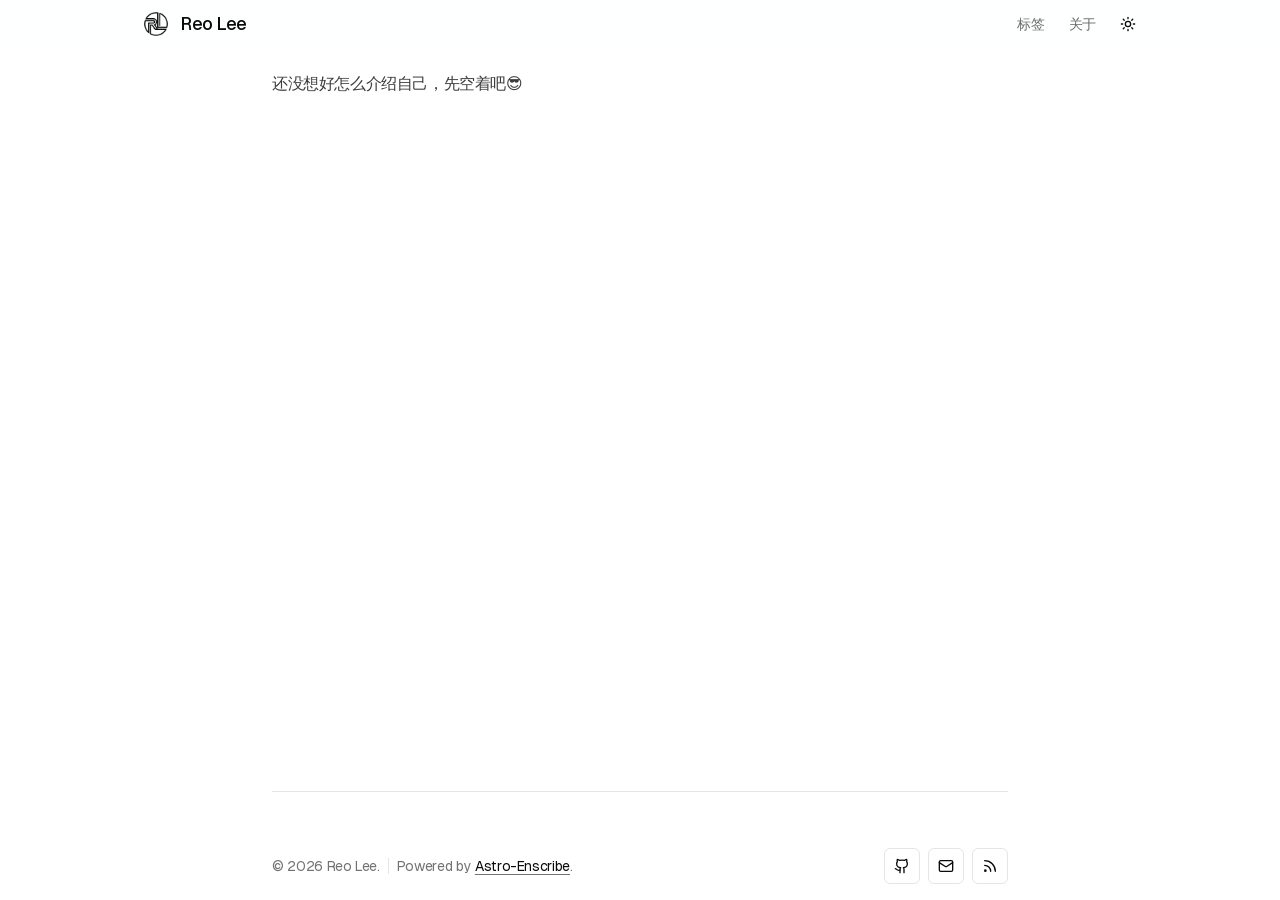
==== commit 809da762: "Auto-deployed blog with GitHub Actions" ====
--- a/about/index.html
+++ b/about/index.html
@@ -1,4 +1,4 @@
-<!DOCTYPE html><html class="bg-background text-foreground scheme-light-dark" lang="zh-CN"> <head><meta charset="utf-8"><meta http-equiv="X-UA-Compatible" content="IE=edge"><meta name="viewport" content="width=device-width, initial-scale=1.0, user-scalable=yes"><meta name="generator" content="Astro v6.0.2"><meta name="HandheldFriendly" content="True"><meta name="mobile-web-app-capable" content="yes"><meta name="apple-mobile-web-app-capable" content="yes"><meta name="apple-mobile-web-app-status-bar-style" content="default"><meta name="format-detection" content="telephone=no,date=no,address=no,email=no,url=no"><meta name="theme-color" content="#121212" media="(prefers-color-scheme: dark)"><meta name="theme-color" content="#121212" media="(prefers-color-scheme: light)"><link rel="sitemap" href="/sitemap-index.xml"><link rel="manifest" href="/site.webmanifest"><link rel="alternate" type="application/rss+xml" title="Reo Lee" href="https://reolee.me/rss.xml"><!-- Prefer SVG favicons and provide a dark variant for dark OS/browser UI. --><link rel="icon" type="image/svg+xml" href="/favicon.svg" media="(prefers-color-scheme: light)"><link rel="icon" type="image/svg+xml" href="/favicon-dark.svg" media="(prefers-color-scheme: dark)"><link rel="icon" type="image/png" href="/favicon-96x96.png" sizes="96x96"><link rel="icon" type="image/x-icon" href="/favicon.ico"><link rel="shortcut icon" href="/favicon.ico"><meta name="apple-mobile-web-app-title" content="astro-erudite"><link rel="manifest" href="/site.webmanifest"><meta name="astro-view-transitions-enabled" content="true"><meta name="astro-view-transitions-fallback" content="animate"><script type="module" src="/_astro/ClientRouter.astro_astro_type_script_index_0_lang.DmQZLfuR.js"></script><title>关于 | Reo Lee</title><meta name="description" content="astro-erudite is a opinionated, unstyled blogging template—built with Astro, Tailwind, and shadcn/ui."><link rel="canonical" href="https://reolee.me"><meta property="og:title" content="关于"><meta property="og:description" content="astro-erudite is a opinionated, unstyled blogging template—built with Astro, Tailwind, and shadcn/ui."><meta property="og:image" content="https://reolee.me/static/1200x630.png"><meta property="og:image:alt" content="关于"><meta property="og:type" content="website"><meta property="og:locale" content="zh-CN"><meta property="og:site_name" content="Reo Lee"><meta property="og:url" content="https://reolee.me/about/"><meta name="twitter:title" content="关于"><meta name="twitter:description" content="astro-erudite is a opinionated, unstyled blogging template—built with Astro, Tailwind, and shadcn/ui."><meta name="twitter:image" content="https://reolee.me/static/1200x630.png"><meta name="twitter:image:alt" content="关于"><meta name="twitter:card" content="summary_large_image"><link rel="stylesheet" href="/_astro/layout.CXkcj2WI.css"></head><body class="flex h-fit min-h-screen flex-col gap-y-6 font-sans"> <header data-auto-hide-header class="bg-background/50 sticky top-0 z-50 divide-y backdrop-blur-sm xl:divide-none transform-gpu translate-y-0 opacity-100 transition-[translate,opacity] duration-200 ease-in-out motion-reduce:transition-none"> <div> <div class="mx-auto flex max-w-3xl items-center justify-between gap-4 px-4 py-3"> <a href="/" target="_self" class="transition-colors duration-300 ease-in-out flex shrink-0 items-center justify-center gap-3">   <img src="/_astro/logo.Pc_-MsJj_ZeCMrT.svg" alt="Logo" loading="lazy" decoding="async" width="1966" height="1989" class="size-5 sm:size-6 dark:invert"> <span class="hidden h-full text-lg leading-none font-medium min-[400px]:block">Reo Lee</span>  </a> <div class="flex items-center gap-4"> <nav class="flex items-center gap-4 text-sm sm:gap-6"> <a href="/tags" target="_self" class="inline-block duration-300 ease-in-out text-foreground/60 hover:text-foreground capitalize transition-colors"> 标签 </a><a href="/about" target="_self" class="inline-block duration-300 ease-in-out text-foreground/60 hover:text-foreground capitalize transition-colors"> 关于 </a> </nav> <button data-slot="button" class="inline-flex items-center justify-center gap-2 whitespace-nowrap rounded-md text-sm font-medium transition-all disabled:pointer-events-none disabled:opacity-50 [&amp;_svg]:pointer-events-none [&amp;_svg:not([class*=&#x27;size-&#x27;])]:size-4 shrink-0 [&amp;_svg]:shrink-0 outline-none focus-visible:border-ring focus-visible:ring-ring/50 focus-visible:ring-[3px] aria-invalid:ring-destructive/20 dark:aria-invalid:ring-destructive/40 aria-invalid:border-destructive hover:bg-muted hover:text-foreground dark:hover:bg-muted/50 -my-2 -me-2 size-8" id="theme-toggle" title="切换主题"> <svg width="1em" height="1em" class="size-4 dark:hidden" data-icon="lucide:sun">   <symbol id="ai:lucide:sun" viewBox="0 0 24 24"><g fill="none" stroke="currentColor" stroke-linecap="round" stroke-linejoin="round" stroke-width="2"><circle cx="12" cy="12" r="4"/><path d="M12 2v2m0 16v2M4.93 4.93l1.41 1.41m11.32 11.32l1.41 1.41M2 12h2m16 0h2M6.34 17.66l-1.41 1.41M19.07 4.93l-1.41 1.41"/></g></symbol><use href="#ai:lucide:sun"></use>  </svg> <svg width="1em" height="1em" class="absolute hidden size-4 dark:block" data-icon="lucide:moon">   <symbol id="ai:lucide:moon" viewBox="0 0 24 24"><path fill="none" stroke="currentColor" stroke-linecap="round" stroke-linejoin="round" stroke-width="2" d="M20.985 12.486a9 9 0 1 1-9.473-9.472c.405-.022.617.46.402.803a6 6 0 0 0 8.268 8.268c.344-.215.825-.004.803.401"/></symbol><use href="#ai:lucide:moon"></use>  </svg> <span class="sr-only">切换主题</span> </button> <script data-astro-rerun>
+<!DOCTYPE html><html class="bg-background text-foreground scheme-light-dark" lang="zh-CN"> <head><meta charset="utf-8"><meta http-equiv="X-UA-Compatible" content="IE=edge"><meta name="viewport" content="width=device-width, initial-scale=1.0, user-scalable=yes"><meta name="generator" content="Astro v6.0.2"><meta name="HandheldFriendly" content="True"><meta name="mobile-web-app-capable" content="yes"><meta name="apple-mobile-web-app-capable" content="yes"><meta name="apple-mobile-web-app-status-bar-style" content="default"><meta name="format-detection" content="telephone=no,date=no,address=no,email=no,url=no"><meta name="theme-color" content="#121212" media="(prefers-color-scheme: dark)"><meta name="theme-color" content="#121212" media="(prefers-color-scheme: light)"><link rel="sitemap" href="/sitemap-index.xml"><link rel="manifest" href="/site.webmanifest"><link rel="alternate" type="application/rss+xml" title="Reo Lee" href="https://reolee.me/rss.xml"><!-- Prefer SVG favicons and provide a dark variant for dark OS/browser UI. --><link rel="icon" type="image/svg+xml" href="/favicon.svg" media="(prefers-color-scheme: light)"><link rel="icon" type="image/svg+xml" href="/favicon-dark.svg" media="(prefers-color-scheme: dark)"><link rel="icon" type="image/png" href="/favicon-96x96.png" sizes="96x96"><link rel="icon" type="image/x-icon" href="/favicon.ico"><link rel="shortcut icon" href="/favicon.ico"><meta name="apple-mobile-web-app-title" content="astro-erudite"><link rel="manifest" href="/site.webmanifest"><meta name="astro-view-transitions-enabled" content="true"><meta name="astro-view-transitions-fallback" content="animate"><script type="module" src="/_astro/ClientRouter.astro_astro_type_script_index_0_lang.DmQZLfuR.js"></script><title>关于 | Reo Lee</title><meta name="description" content="astro-erudite is a opinionated, unstyled blogging template—built with Astro, Tailwind, and shadcn/ui."><link rel="canonical" href="https://reolee.me"><meta property="og:title" content="关于"><meta property="og:description" content="astro-erudite is a opinionated, unstyled blogging template—built with Astro, Tailwind, and shadcn/ui."><meta property="og:image" content="https://reolee.me/static/1200x630.png"><meta property="og:image:alt" content="关于"><meta property="og:type" content="website"><meta property="og:locale" content="zh-CN"><meta property="og:site_name" content="Reo Lee"><meta property="og:url" content="https://reolee.me/about/"><meta name="twitter:title" content="关于"><meta name="twitter:description" content="astro-erudite is a opinionated, unstyled blogging template—built with Astro, Tailwind, and shadcn/ui."><meta name="twitter:image" content="https://reolee.me/static/1200x630.png"><meta name="twitter:image:alt" content="关于"><meta name="twitter:card" content="summary_large_image"><link rel="stylesheet" href="/_astro/layout.B22i0fjS.css"></head><body class="flex h-fit min-h-screen flex-col gap-y-6 font-sans"> <header data-auto-hide-header class="bg-background/50 sticky top-0 z-50 divide-y backdrop-blur-sm xl:divide-none transform-gpu translate-y-0 opacity-100 transition-[translate,opacity] duration-200 ease-in-out motion-reduce:transition-none"> <div> <div class="mx-auto flex max-w-5xl items-center justify-between gap-4 px-4 py-3"> <a href="/" target="_self" class="transition-colors duration-300 ease-in-out flex shrink-0 items-center justify-center gap-3">   <img src="/_astro/logo.Pc_-MsJj_ZeCMrT.svg" alt="Logo" loading="lazy" decoding="async" width="1966" height="1989" class="size-5 sm:size-6 dark:invert"> <span class="hidden h-full text-lg leading-none font-medium min-[400px]:block">Reo Lee</span>  </a> <div class="flex items-center gap-4"> <nav class="flex items-center gap-4 text-sm sm:gap-6"> <a href="/tags" target="_self" class="inline-block duration-300 ease-in-out text-foreground/60 hover:text-foreground capitalize transition-colors"> 标签 </a><a href="/about" target="_self" class="inline-block duration-300 ease-in-out text-foreground/60 hover:text-foreground capitalize transition-colors"> 关于 </a> </nav> <button data-slot="button" class="inline-flex items-center justify-center gap-2 whitespace-nowrap rounded-md text-sm font-medium transition-all disabled:pointer-events-none disabled:opacity-50 [&amp;_svg]:pointer-events-none [&amp;_svg:not([class*=&#x27;size-&#x27;])]:size-4 shrink-0 [&amp;_svg]:shrink-0 outline-none focus-visible:border-ring focus-visible:ring-ring/50 focus-visible:ring-[3px] aria-invalid:ring-destructive/20 dark:aria-invalid:ring-destructive/40 aria-invalid:border-destructive hover:bg-muted hover:text-foreground dark:hover:bg-muted/50 -my-2 -me-2 size-8" id="theme-toggle" title="切换主题"> <svg width="1em" height="1em" class="size-4 dark:hidden" data-icon="lucide:sun">   <symbol id="ai:lucide:sun" viewBox="0 0 24 24"><g fill="none" stroke="currentColor" stroke-linecap="round" stroke-linejoin="round" stroke-width="2"><circle cx="12" cy="12" r="4"/><path d="M12 2v2m0 16v2M4.93 4.93l1.41 1.41m11.32 11.32l1.41 1.41M2 12h2m16 0h2M6.34 17.66l-1.41 1.41M19.07 4.93l-1.41 1.41"/></g></symbol><use href="#ai:lucide:sun"></use>  </svg> <svg width="1em" height="1em" class="absolute hidden size-4 dark:block" data-icon="lucide:moon">   <symbol id="ai:lucide:moon" viewBox="0 0 24 24"><path fill="none" stroke="currentColor" stroke-linecap="round" stroke-linejoin="round" stroke-width="2" d="M20.985 12.486a9 9 0 1 1-9.473-9.472c.405-.022.617.46.402.803a6 6 0 0 0 8.268 8.268c.344-.215.825-.004.803.401"/></symbol><use href="#ai:lucide:moon"></use>  </svg> <span class="sr-only">切换主题</span> </button> <script data-astro-rerun>
   ;(() => {
     const theme = (() => {
       const stored = localStorage?.getItem('theme') ?? ''
@@ -17,4 +17,4 @@
 &copy; 2026 Reo Lee.
 </span> <div data-orientation="vertical" role="none" data-slot="separator-root" class="bg-border shrink-0 data-[orientation=horizontal]:h-px data-[orientation=horizontal]:w-full data-[orientation=vertical]:h-full data-[orientation=vertical]:w-px hidden h-4! sm:block"></div> <p class="text-muted-foreground text-sm">
 Powered by <a href="https://github.com/jktrn/astro-erudite" target="_blank" class="inline-block transition-colors duration-300 ease-in-out underline decoration-muted-foreground underline-offset-[3px] hover:decoration-foreground text-foreground"> Astro-Enscribe </a>.
-</p> </div> <ul class="flex flex-wrap gap-2" role="list"> <li> <a href="https://github.com/ireolee" target="_blank" class="duration-300 ease-in-out inline-flex items-center justify-center gap-2 whitespace-nowrap rounded-md text-sm font-medium transition-all disabled:pointer-events-none disabled:opacity-50 [&#38;_svg]:pointer-events-none [&#38;_svg:not([class*='size-'])]:size-4 shrink-0 [&#38;_svg]:shrink-0 outline-none focus-visible:border-ring focus-visible:ring-ring/50 focus-visible:ring-[3px] aria-invalid:ring-destructive/20 dark:aria-invalid:ring-destructive/40 aria-invalid:border-destructive border bg-background hover:bg-muted hover:text-foreground dark:bg-input/30 dark:border-input dark:hover:bg-input/50 size-9" aria-label="GitHub" title="GitHub">  <svg width="1em" height="1em" class="size-4" data-icon="lucide:github">   <symbol id="ai:lucide:github" viewBox="0 0 24 24"><g fill="none" stroke="currentColor" stroke-linecap="round" stroke-linejoin="round" stroke-width="2"><path d="M15 22v-4a4.8 4.8 0 0 0-1-3.5c3 0 6-2 6-5.5c.08-1.25-.27-2.48-1-3.5c.28-1.15.28-2.35 0-3.5c0 0-1 0-3 1.5c-2.64-.5-5.36-.5-8 0C6 2 5 2 5 2c-.3 1.15-.3 2.35 0 3.5A5.4 5.4 0 0 0 4 9c0 3.5 3 5.5 6 5.5c-.39.49-.68 1.05-.85 1.65S8.93 17.38 9 18v4"/><path d="M9 18c-4.51 2-5-2-7-2"/></g></symbol><use href="#ai:lucide:github"></use>  </svg>  </a> </li><li> <a href="mailto:ireolee@gmail.com" target="_blank" class="duration-300 ease-in-out inline-flex items-center justify-center gap-2 whitespace-nowrap rounded-md text-sm font-medium transition-all disabled:pointer-events-none disabled:opacity-50 [&#38;_svg]:pointer-events-none [&#38;_svg:not([class*='size-'])]:size-4 shrink-0 [&#38;_svg]:shrink-0 outline-none focus-visible:border-ring focus-visible:ring-ring/50 focus-visible:ring-[3px] aria-invalid:ring-destructive/20 dark:aria-invalid:ring-destructive/40 aria-invalid:border-destructive border bg-background hover:bg-muted hover:text-foreground dark:bg-input/30 dark:border-input dark:hover:bg-input/50 size-9" aria-label="Email" title="Email">  <svg width="1em" height="1em" class="size-4" data-icon="lucide:mail">   <symbol id="ai:lucide:mail" viewBox="0 0 24 24"><g fill="none" stroke="currentColor" stroke-linecap="round" stroke-linejoin="round" stroke-width="2"><path d="m22 7l-8.991 5.727a2 2 0 0 1-2.009 0L2 7"/><rect width="20" height="16" x="2" y="4" rx="2"/></g></symbol><use href="#ai:lucide:mail"></use>  </svg>  </a> </li><li> <a href="/rss.xml" target="_blank" class="duration-300 ease-in-out inline-flex items-center justify-center gap-2 whitespace-nowrap rounded-md text-sm font-medium transition-all disabled:pointer-events-none disabled:opacity-50 [&#38;_svg]:pointer-events-none [&#38;_svg:not([class*='size-'])]:size-4 shrink-0 [&#38;_svg]:shrink-0 outline-none focus-visible:border-ring focus-visible:ring-ring/50 focus-visible:ring-[3px] aria-invalid:ring-destructive/20 dark:aria-invalid:ring-destructive/40 aria-invalid:border-destructive border bg-background hover:bg-muted hover:text-foreground dark:bg-input/30 dark:border-input dark:hover:bg-input/50 size-9" aria-label="RSS" title="RSS">  <svg width="1em" height="1em" class="size-4" data-icon="lucide:rss">   <symbol id="ai:lucide:rss" viewBox="0 0 24 24"><g fill="none" stroke="currentColor" stroke-linecap="round" stroke-linejoin="round" stroke-width="2"><path d="M4 11a9 9 0 0 1 9 9M4 4a16 16 0 0 1 16 16"/><circle cx="5" cy="19" r="1"/></g></symbol><use href="#ai:lucide:rss"></use>  </svg>  </a> </li> </ul> </footer> <script type="module">const c=()=>document.documentElement.getAttribute("data-theme")==="dark"?"dark":"light",m=()=>{const e=document.getElementById("comments-section"),s=document.getElementById("comments");if(!(s instanceof HTMLElement)||s.dataset.giscusLoaded==="true")return;const n=s.dataset.giscusRepo,r=s.dataset.giscusRepoId,i=s.dataset.giscusCategory,o=s.dataset.giscusCategoryId;if(!n||!r||!i||!o){e instanceof HTMLElement&&e.classList.add("hidden");return}e instanceof HTMLElement&&e.classList.remove("hidden");const t=document.createElement("script");t.src="https://giscus.app/client.js",t.async=!0,t.crossOrigin="anonymous",t.setAttribute("data-repo",n),t.setAttribute("data-repo-id",r),t.setAttribute("data-category",i),t.setAttribute("data-category-id",o),t.setAttribute("data-mapping","pathname"),t.setAttribute("data-strict","0"),t.setAttribute("data-reactions-enabled","1"),t.setAttribute("data-emit-metadata","0"),t.setAttribute("data-input-position","bottom"),t.setAttribute("data-theme",c()),t.setAttribute("data-lang","zh-CN"),s.appendChild(t),s.dataset.giscusLoaded="true"},d=()=>{const e=document.querySelector("iframe.giscus-frame");e instanceof HTMLIFrameElement&&e.contentWindow?.postMessage({giscus:{setConfig:{theme:c()}}},"https://giscus.app")};let a=null;const g=()=>{a||(a=new MutationObserver(()=>d()),a.observe(document.documentElement,{attributes:!0,attributeFilter:["data-theme"]}))},u=()=>{m(),d(),g()};document.addEventListener("astro:page-load",u);document.addEventListener("astro:after-swap",u);</script> <script type="module">const c=()=>{const i="article.prose, code, pre, kbd, samp, script, style, textarea, svg, math, .shiki, .expressive-code, .katex",o=e=>e.replace(/([\p{Script=Han}\p{Script=Hiragana}\p{Script=Katakana}\p{Script=Hangul}\u3000-\u303F\uFF00-\uFFEF])([A-Za-z0-9!"#$%&'()*+,./:;<=>?@[\]\\^_{}|~\-])/gu,"$1 $2").replace(/([A-Za-z0-9!"#$%&'()*+,./:;<=>?@[\]\\^_{}|~\-])([\p{Script=Han}\p{Script=Hiragana}\p{Script=Katakana}\p{Script=Hangul}\u3000-\u303F\uFF00-\uFFEF])/gu,"$1 $2"),r=document.body;if(!r)return;const p=document.createTreeWalker(r,NodeFilter.SHOW_TEXT,{acceptNode(e){const t=e.nodeValue;if(!t||!t.trim())return NodeFilter.FILTER_REJECT;const n=e.parentElement;return!n||n.closest(i)?NodeFilter.FILTER_REJECT:NodeFilter.FILTER_ACCEPT}});let a;for(;a=p.nextNode();){const e=a.nodeValue;if(!e)continue;const t=o(e);t!==e&&(a.nodeValue=t)}};document.addEventListener("astro:page-load",c);document.addEventListener("astro:after-swap",c);</script> <script type="module">const v=()=>{const t=document.querySelector("header[data-auto-hide-header]");if(!(t instanceof HTMLElement))return;const l=window,d=l.__autoHideHeaderCleanup;typeof d=="function"&&d();const u=80,y=10,E=()=>{t.classList.add("-translate-y-full","opacity-0","pointer-events-none"),t.classList.remove("translate-y-0","opacity-100"),t.dataset.hidden="true"},s=()=>{t.classList.remove("-translate-y-full","opacity-0","pointer-events-none"),t.classList.add("translate-y-0","opacity-100"),t.dataset.hidden="false"};s();let o=window.scrollY,i=!1,f=0;const m=e=>{f=Date.now()+e,s(),o=window.scrollY},c=[];t.querySelectorAll("details").forEach(e=>{if(!(e instanceof HTMLDetailsElement))return;const a=()=>m(400);e.addEventListener("toggle",a),c.push(()=>e.removeEventListener("toggle",a));const n=e.querySelector("summary");if(n instanceof HTMLElement){const r=()=>m(400);n.addEventListener("click",r),c.push(()=>n.removeEventListener("click",r))}});const L=()=>{const e=window.scrollY;if(Date.now()<f){s(),o=e;return}if(t.querySelector("details[open]")){s(),o=e;return}if(e<=u){s(),o=e;return}const a=e-o;if(Math.abs(a)<y)return;const n=document.activeElement,r=n instanceof HTMLElement&&(()=>{try{return n.matches(":focus-visible")}catch{return!1}})(),w=n instanceof HTMLElement&&t.contains(n)&&r;a>0&&e>u&&!w?E():a<0&&s(),o=e},p=()=>{i||(i=!0,requestAnimationFrame(()=>{L(),i=!1}))};window.addEventListener("scroll",p,{passive:!0}),l.__autoHideHeaderCleanup=()=>{window.removeEventListener("scroll",p),c.forEach(e=>e())}};document.addEventListener("astro:page-load",v);document.addEventListener("astro:after-swap",v);</script> <script type="module">(()=>{const a=window;if(a.__headingAnchorCopyBound)return;a.__headingAnchorCopyBound=!0;const r=async n=>{try{if(navigator.clipboard?.writeText)return await navigator.clipboard.writeText(n),!0}catch{}try{const t=document.createElement("textarea");t.value=n,t.setAttribute("readonly","true"),t.style.position="fixed",t.style.left="-9999px",t.style.top="0",document.body.appendChild(t),t.select();const e=document.execCommand("copy");return t.remove(),e}catch{return!1}};document.addEventListener("click",async n=>{const e=n.target?.closest("a[data-heading-anchor]");if(!(e instanceof HTMLAnchorElement))return;n.preventDefault();const o=e.dataset.headingAnchor||"";if(!o)return;const c=`${window.location.origin}${window.location.pathname}#${o}`;await r(c)&&(e.dataset.copied="true",window.history.replaceState(null,"",`#${o}`),window.setTimeout(()=>{delete e.dataset.copied},900))},{capture:!0})})();</script> </body> </html>+</p> </div> <ul class="flex flex-wrap gap-2" role="list"> <li> <a href="https://github.com/ireolee" target="_blank" class="duration-300 ease-in-out inline-flex items-center justify-center gap-2 whitespace-nowrap rounded-md text-sm font-medium transition-all disabled:pointer-events-none disabled:opacity-50 [&#38;_svg]:pointer-events-none [&#38;_svg:not([class*='size-'])]:size-4 shrink-0 [&#38;_svg]:shrink-0 outline-none focus-visible:border-ring focus-visible:ring-ring/50 focus-visible:ring-[3px] aria-invalid:ring-destructive/20 dark:aria-invalid:ring-destructive/40 aria-invalid:border-destructive border bg-background hover:bg-muted hover:text-foreground dark:bg-input/30 dark:border-input dark:hover:bg-input/50 size-9" aria-label="GitHub" title="GitHub">  <svg width="1em" height="1em" class="size-4" data-icon="lucide:github">   <symbol id="ai:lucide:github" viewBox="0 0 24 24"><g fill="none" stroke="currentColor" stroke-linecap="round" stroke-linejoin="round" stroke-width="2"><path d="M15 22v-4a4.8 4.8 0 0 0-1-3.5c3 0 6-2 6-5.5c.08-1.25-.27-2.48-1-3.5c.28-1.15.28-2.35 0-3.5c0 0-1 0-3 1.5c-2.64-.5-5.36-.5-8 0C6 2 5 2 5 2c-.3 1.15-.3 2.35 0 3.5A5.4 5.4 0 0 0 4 9c0 3.5 3 5.5 6 5.5c-.39.49-.68 1.05-.85 1.65S8.93 17.38 9 18v4"/><path d="M9 18c-4.51 2-5-2-7-2"/></g></symbol><use href="#ai:lucide:github"></use>  </svg>  </a> </li><li> <a href="mailto:ireolee@gmail.com" target="_blank" class="duration-300 ease-in-out inline-flex items-center justify-center gap-2 whitespace-nowrap rounded-md text-sm font-medium transition-all disabled:pointer-events-none disabled:opacity-50 [&#38;_svg]:pointer-events-none [&#38;_svg:not([class*='size-'])]:size-4 shrink-0 [&#38;_svg]:shrink-0 outline-none focus-visible:border-ring focus-visible:ring-ring/50 focus-visible:ring-[3px] aria-invalid:ring-destructive/20 dark:aria-invalid:ring-destructive/40 aria-invalid:border-destructive border bg-background hover:bg-muted hover:text-foreground dark:bg-input/30 dark:border-input dark:hover:bg-input/50 size-9" aria-label="Email" title="Email">  <svg width="1em" height="1em" class="size-4" data-icon="lucide:mail">   <symbol id="ai:lucide:mail" viewBox="0 0 24 24"><g fill="none" stroke="currentColor" stroke-linecap="round" stroke-linejoin="round" stroke-width="2"><path d="m22 7l-8.991 5.727a2 2 0 0 1-2.009 0L2 7"/><rect width="20" height="16" x="2" y="4" rx="2"/></g></symbol><use href="#ai:lucide:mail"></use>  </svg>  </a> </li><li> <a href="/rss.xml" target="_blank" class="duration-300 ease-in-out inline-flex items-center justify-center gap-2 whitespace-nowrap rounded-md text-sm font-medium transition-all disabled:pointer-events-none disabled:opacity-50 [&#38;_svg]:pointer-events-none [&#38;_svg:not([class*='size-'])]:size-4 shrink-0 [&#38;_svg]:shrink-0 outline-none focus-visible:border-ring focus-visible:ring-ring/50 focus-visible:ring-[3px] aria-invalid:ring-destructive/20 dark:aria-invalid:ring-destructive/40 aria-invalid:border-destructive border bg-background hover:bg-muted hover:text-foreground dark:bg-input/30 dark:border-input dark:hover:bg-input/50 size-9" aria-label="RSS" title="RSS">  <svg width="1em" height="1em" class="size-4" data-icon="lucide:rss">   <symbol id="ai:lucide:rss" viewBox="0 0 24 24"><g fill="none" stroke="currentColor" stroke-linecap="round" stroke-linejoin="round" stroke-width="2"><path d="M4 11a9 9 0 0 1 9 9M4 4a16 16 0 0 1 16 16"/><circle cx="5" cy="19" r="1"/></g></symbol><use href="#ai:lucide:rss"></use>  </svg>  </a> </li> </ul> </footer> <script type="module">const c=()=>document.documentElement.getAttribute("data-theme")==="dark"?"dark":"light",m=()=>{const e=document.getElementById("comments-section"),s=document.getElementById("comments");if(!(s instanceof HTMLElement)||s.dataset.giscusLoaded==="true")return;const n=s.dataset.giscusRepo,r=s.dataset.giscusRepoId,i=s.dataset.giscusCategory,o=s.dataset.giscusCategoryId;if(!n||!r||!i||!o){e instanceof HTMLElement&&e.classList.add("hidden");return}e instanceof HTMLElement&&e.classList.remove("hidden");const t=document.createElement("script");t.src="https://giscus.app/client.js",t.async=!0,t.crossOrigin="anonymous",t.setAttribute("data-repo",n),t.setAttribute("data-repo-id",r),t.setAttribute("data-category",i),t.setAttribute("data-category-id",o),t.setAttribute("data-mapping","pathname"),t.setAttribute("data-strict","0"),t.setAttribute("data-reactions-enabled","1"),t.setAttribute("data-emit-metadata","0"),t.setAttribute("data-input-position","bottom"),t.setAttribute("data-theme",c()),t.setAttribute("data-lang","zh-CN"),s.appendChild(t),s.dataset.giscusLoaded="true"},d=()=>{const e=document.querySelector("iframe.giscus-frame");e instanceof HTMLIFrameElement&&e.contentWindow?.postMessage({giscus:{setConfig:{theme:c()}}},"https://giscus.app")};let a=null;const g=()=>{a||(a=new MutationObserver(()=>d()),a.observe(document.documentElement,{attributes:!0,attributeFilter:["data-theme"]}))},u=()=>{m(),d(),g()};document.addEventListener("astro:page-load",u);document.addEventListener("astro:after-swap",u);</script> <script type="module">const c=()=>{const i="article.prose, code, pre, kbd, samp, script, style, textarea, svg, math, .shiki, .expressive-code, .katex",o=e=>e.replace(/([\p{Script=Han}\p{Script=Hiragana}\p{Script=Katakana}\p{Script=Hangul}\u3000-\u303F\uFF00-\uFFEF])([A-Za-z0-9!"#$%&'()*+,./:;<=>?@[\]\\^_{}|~\-])/gu,"$1 $2").replace(/([A-Za-z0-9!"#$%&'()*+,./:;<=>?@[\]\\^_{}|~\-])([\p{Script=Han}\p{Script=Hiragana}\p{Script=Katakana}\p{Script=Hangul}\u3000-\u303F\uFF00-\uFFEF])/gu,"$1 $2"),r=document.body;if(!r)return;const p=document.createTreeWalker(r,NodeFilter.SHOW_TEXT,{acceptNode(e){const t=e.nodeValue;if(!t||!t.trim())return NodeFilter.FILTER_REJECT;const n=e.parentElement;return!n||n.closest(i)?NodeFilter.FILTER_REJECT:NodeFilter.FILTER_ACCEPT}});let a;for(;a=p.nextNode();){const e=a.nodeValue;if(!e)continue;const t=o(e);t!==e&&(a.nodeValue=t)}};document.addEventListener("astro:page-load",c);document.addEventListener("astro:after-swap",c);</script> <script type="module">const v=()=>{const t=document.querySelector("header[data-auto-hide-header]");if(!(t instanceof HTMLElement))return;const l=window,d=l.__autoHideHeaderCleanup;typeof d=="function"&&d();const u=80,y=10,E=()=>{t.classList.add("-translate-y-full","opacity-0","pointer-events-none"),t.classList.remove("translate-y-0","opacity-100"),t.dataset.hidden="true"},s=()=>{t.classList.remove("-translate-y-full","opacity-0","pointer-events-none"),t.classList.add("translate-y-0","opacity-100"),t.dataset.hidden="false"};s();let o=window.scrollY,i=!1,f=0;const m=e=>{f=Date.now()+e,s(),o=window.scrollY},c=[];t.querySelectorAll("details").forEach(e=>{if(!(e instanceof HTMLDetailsElement))return;const a=()=>m(400);e.addEventListener("toggle",a),c.push(()=>e.removeEventListener("toggle",a));const n=e.querySelector("summary");if(n instanceof HTMLElement){const r=()=>m(400);n.addEventListener("click",r),c.push(()=>n.removeEventListener("click",r))}});const L=()=>{const e=window.scrollY;if(Date.now()<f){s(),o=e;return}if(t.querySelector("details[open]")){s(),o=e;return}if(e<=u){s(),o=e;return}const a=e-o;if(Math.abs(a)<y)return;const n=document.activeElement,r=n instanceof HTMLElement&&(()=>{try{return n.matches(":focus-visible")}catch{return!1}})(),w=n instanceof HTMLElement&&t.contains(n)&&r;a>0&&e>u&&!w?E():a<0&&s(),o=e},p=()=>{i||(i=!0,requestAnimationFrame(()=>{L(),i=!1}))};window.addEventListener("scroll",p,{passive:!0}),l.__autoHideHeaderCleanup=()=>{window.removeEventListener("scroll",p),c.forEach(e=>e())}};document.addEventListener("astro:page-load",v);document.addEventListener("astro:after-swap",v);</script> <script type="module">(()=>{const e=window,c=()=>{const n=document.querySelector("header[data-auto-hide-header]"),r=document.documentElement;if(!(n instanceof HTMLElement))return r.style.removeProperty("--anchor-scroll-offset"),()=>{};const t=()=>{const a=n.getBoundingClientRect().height;r.style.setProperty("--anchor-scroll-offset",`${Math.ceil(a)}px`)};t();const s=new ResizeObserver(t);return s.observe(n),window.addEventListener("resize",t,{passive:!0}),()=>{s.disconnect(),window.removeEventListener("resize",t)}},o=()=>{typeof e.__anchorScrollOffsetCleanup=="function"&&e.__anchorScrollOffsetCleanup(),e.__anchorScrollOffsetCleanup=c()};document.addEventListener("astro:page-load",o),document.addEventListener("astro:after-swap",o),document.addEventListener("astro:before-swap",()=>{typeof e.__anchorScrollOffsetCleanup=="function"&&e.__anchorScrollOffsetCleanup(),e.__anchorScrollOffsetCleanup=null})})();</script> <script type="module">(()=>{const a=window;if(a.__headingAnchorCopyBound)return;a.__headingAnchorCopyBound=!0;const r=async n=>{try{if(navigator.clipboard?.writeText)return await navigator.clipboard.writeText(n),!0}catch{}try{const t=document.createElement("textarea");t.value=n,t.setAttribute("readonly","true"),t.style.position="fixed",t.style.left="-9999px",t.style.top="0",document.body.appendChild(t),t.select();const e=document.execCommand("copy");return t.remove(),e}catch{return!1}};document.addEventListener("click",async n=>{const e=n.target?.closest("a[data-heading-anchor]");if(!(e instanceof HTMLAnchorElement))return;n.preventDefault();const o=e.dataset.headingAnchor||"";if(!o)return;const c=`${window.location.origin}${window.location.pathname}#${o}`;await r(c)&&(e.dataset.copied="true",window.history.replaceState(null,"",`#${o}`),window.setTimeout(()=>{delete e.dataset.copied},900))},{capture:!0})})();</script> </body> </html>
--- a/_astro/layout.B22i0fjS.css
+++ b/_astro/layout.B22i0fjS.css
@@ -0,0 +1 @@
+@layer properties{@supports (((-webkit-hyphens:none)) and (not (margin-trim:inline))) or ((-moz-orient:inline) and (not (color:rgb(from red r g b)))){*,:before,:after,::backdrop{--tw-translate-x:0;--tw-translate-y:0;--tw-translate-z:0;--tw-rotate-x:initial;--tw-rotate-y:initial;--tw-rotate-z:initial;--tw-skew-x:initial;--tw-skew-y:initial;--tw-space-y-reverse:0;--tw-divide-y-reverse:0;--tw-border-style:solid;--tw-mask-linear:linear-gradient(#fff, #fff);--tw-mask-radial:linear-gradient(#fff, #fff);--tw-mask-conic:linear-gradient(#fff, #fff);--tw-mask-left:linear-gradient(#fff, #fff);--tw-mask-right:linear-gradient(#fff, #fff);--tw-mask-bottom:linear-gradient(#fff, #fff);--tw-mask-top:linear-gradient(#fff, #fff);--tw-mask-top-from-position:0%;--tw-mask-top-to-position:100%;--tw-mask-top-from-color:black;--tw-mask-top-to-color:transparent;--tw-mask-bottom-from-position:0%;--tw-mask-bottom-to-position:100%;--tw-mask-bottom-from-color:black;--tw-mask-bottom-to-color:transparent;--tw-leading:initial;--tw-font-weight:initial;--tw-outline-style:solid;--tw-backdrop-blur:initial;--tw-backdrop-brightness:initial;--tw-backdrop-contrast:initial;--tw-backdrop-grayscale:initial;--tw-backdrop-hue-rotate:initial;--tw-backdrop-invert:initial;--tw-backdrop-opacity:initial;--tw-backdrop-saturate:initial;--tw-backdrop-sepia:initial;--tw-duration:initial;--tw-ease:initial;--tw-shadow:0 0 #0000;--tw-shadow-color:initial;--tw-shadow-alpha:100%;--tw-inset-shadow:0 0 #0000;--tw-inset-shadow-color:initial;--tw-inset-shadow-alpha:100%;--tw-ring-color:initial;--tw-ring-shadow:0 0 #0000;--tw-inset-ring-color:initial;--tw-inset-ring-shadow:0 0 #0000;--tw-ring-inset:initial;--tw-ring-offset-width:0px;--tw-ring-offset-color:#fff;--tw-ring-offset-shadow:0 0 #0000;--tw-blur:initial;--tw-brightness:initial;--tw-contrast:initial;--tw-grayscale:initial;--tw-hue-rotate:initial;--tw-invert:initial;--tw-opacity:initial;--tw-saturate:initial;--tw-sepia:initial;--tw-drop-shadow:initial;--tw-drop-shadow-color:initial;--tw-drop-shadow-alpha:100%;--tw-drop-shadow-size:initial;--tw-tracking:initial}}}@layer theme{:root,:host{--font-sans:"SF-Pro-Rounded-Regular", "PingFangSC-Regular", "PingFang SC", Geist, ui-sans-serif, system-ui, sans-serif, "Apple Color Emoji", "Segoe UI Emoji", "Segoe UI Symbol", "Noto Color Emoji";--font-mono:"Consolas-Regular", "SFMono-Regular", "SF-Pro-Rounded-Regular", "Geist Mono", ui-monospace, SFMono-Regular, Menlo, Monaco, Consolas, "Liberation Mono", "Courier New", monospace;--color-red-300:oklch(80.8% .114 19.571);--color-red-500:oklch(63.7% .237 25.331);--color-red-700:oklch(50.5% .213 27.518);--color-red-950:oklch(25.8% .092 26.042);--color-orange-300:oklch(83.7% .128 66.29);--color-orange-600:oklch(64.6% .222 41.116);--color-orange-700:oklch(55.3% .195 38.402);--color-orange-950:oklch(26.6% .079 36.259);--color-amber-300:oklch(87.9% .169 91.605);--color-amber-500:oklch(76.9% .188 70.08);--color-amber-700:oklch(55.5% .163 48.998);--color-amber-950:oklch(27.9% .077 45.635);--color-yellow-300:oklch(90.5% .182 98.111);--color-yellow-500:oklch(79.5% .184 86.047);--color-yellow-700:oklch(55.4% .135 66.442);--color-yellow-950:oklch(28.6% .066 53.813);--color-lime-300:oklch(89.7% .196 126.665);--color-lime-500:oklch(76.8% .233 130.85);--color-lime-700:oklch(53.2% .157 131.589);--color-lime-950:oklch(27.4% .072 132.109);--color-green-300:oklch(87.1% .15 154.449);--color-green-500:oklch(72.3% .219 149.579);--color-green-700:oklch(52.7% .154 150.069);--color-green-950:oklch(26.6% .065 152.934);--color-emerald-300:oklch(84.5% .143 164.978);--color-emerald-500:oklch(69.6% .17 162.48);--color-emerald-600:oklch(59.6% .145 163.225);--color-emerald-700:oklch(50.8% .118 165.612);--color-emerald-950:oklch(26.2% .051 172.552);--color-teal-300:oklch(85.5% .138 181.071);--color-teal-500:oklch(70.4% .14 182.503);--color-teal-700:oklch(51.1% .096 186.391);--color-teal-950:oklch(27.7% .046 192.524);--color-cyan-300:oklch(86.5% .127 207.078);--color-cyan-500:oklch(71.5% .143 215.221);--color-cyan-700:oklch(52% .105 223.128);--color-cyan-950:oklch(30.2% .056 229.695);--color-sky-300:oklch(82.8% .111 230.318);--color-sky-400:oklch(74.6% .16 232.661);--color-sky-500:oklch(68.5% .169 237.323);--color-sky-700:oklch(50% .134 242.749);--color-sky-950:oklch(29.3% .066 243.157);--color-blue-300:oklch(80.9% .105 251.813);--color-blue-500:oklch(62.3% .214 259.815);--color-blue-600:oklch(54.6% .245 262.881);--color-blue-700:oklch(48.8% .243 264.376);--color-blue-950:oklch(28.2% .091 267.935);--color-indigo-300:oklch(78.5% .115 274.713);--color-indigo-500:oklch(58.5% .233 277.117);--color-indigo-700:oklch(45.7% .24 277.023);--color-indigo-950:oklch(25.7% .09 281.288);--color-violet-300:oklch(81.1% .111 293.571);--color-violet-600:oklch(54.1% .281 293.009);--color-violet-700:oklch(49.1% .27 292.581);--color-violet-950:oklch(28.3% .141 291.089);--color-purple-300:oklch(82.7% .119 306.383);--color-purple-500:oklch(62.7% .265 303.9);--color-purple-700:oklch(49.6% .265 301.924);--color-purple-950:oklch(29.1% .149 302.717);--color-pink-300:oklch(82.3% .12 346.018);--color-pink-500:oklch(65.6% .241 354.308);--color-pink-700:oklch(52.5% .223 3.958);--color-pink-950:oklch(28.4% .109 3.907);--color-slate-300:oklch(86.9% .022 252.894);--color-slate-400:oklch(70.4% .04 256.788);--color-slate-500:oklch(55.4% .046 257.417);--color-slate-700:oklch(37.2% .044 257.287);--color-slate-950:oklch(12.9% .042 264.695);--color-gray-300:oklch(87.2% .01 258.338);--color-gray-400:oklch(70.7% .022 261.325);--color-gray-500:oklch(55.1% .027 264.364);--color-gray-700:oklch(37.3% .034 259.733);--color-gray-950:oklch(13% .028 261.692);--color-stone-50:oklch(98.5% .001 106.423);--color-stone-900:oklch(21.6% .006 56.043);--color-white:#fff;--spacing:.25rem;--breakpoint-md:48rem;--container-3xs:16rem;--container-xs:20rem;--container-md:28rem;--container-3xl:48rem;--container-5xl:64rem;--text-xs:.75rem;--text-xs--line-height:calc(1 / .75);--text-sm:.875rem;--text-sm--line-height:calc(1.25 / .875);--text-base:1rem;--text-base--line-height: 1.5 ;--text-lg:1.125rem;--text-lg--line-height:calc(1.75 / 1.125);--text-3xl:1.875rem;--text-3xl--line-height: 1.2 ;--text-4xl:2.25rem;--text-4xl--line-height:calc(2.5 / 2.25);--font-weight-normal:400;--font-weight-medium:500;--tracking-tight:-.025em;--leading-tight:1.25;--radius-md:.375rem;--radius-lg:.5rem;--radius-xl:.75rem;--ease-in-out:cubic-bezier(.4, 0, .2, 1);--blur-sm:8px;--default-transition-duration:.15s;--default-transition-timing-function:cubic-bezier(.4, 0, .2, 1);--default-font-family:"SF-Pro-Rounded-Regular", "PingFangSC-Regular", "PingFang SC", Geist, ui-sans-serif, system-ui, sans-serif, "Apple Color Emoji", "Segoe UI Emoji", "Segoe UI Symbol", "Noto Color Emoji";--default-mono-font-family:"Consolas-Regular", "SFMono-Regular", "SF-Pro-Rounded-Regular", "Geist Mono", ui-monospace, SFMono-Regular, Menlo, Monaco, Consolas, "Liberation Mono", "Courier New", monospace}}@layer base{*,:after,:before,::backdrop{box-sizing:border-box;border:0 solid;margin:0;padding:0}::file-selector-button{box-sizing:border-box;border:0 solid;margin:0;padding:0}html,:host{-webkit-text-size-adjust:100%;tab-size:4;line-height:1.5;font-family:var(--default-font-family,ui-sans-serif, system-ui, sans-serif, "Apple Color Emoji", "Segoe UI Emoji", "Segoe UI Symbol", "Noto Color Emoji");font-feature-settings:var(--default-font-feature-settings,normal);font-variation-settings:var(--default-font-variation-settings,normal);-webkit-tap-highlight-color:transparent}hr{height:0;color:inherit;border-top-width:1px}abbr:where([title]){-webkit-text-decoration:underline dotted;text-decoration:underline dotted}h1,h2,h3,h4,h5,h6{font-size:inherit;font-weight:inherit}a{color:inherit;-webkit-text-decoration:inherit;text-decoration:inherit}b,strong{font-weight:bolder}code,kbd,samp,pre{font-family:var(--default-mono-font-family,ui-monospace, SFMono-Regular, Menlo, Monaco, Consolas, "Liberation Mono", "Courier New", monospace);font-feature-settings:var(--default-mono-font-feature-settings,normal);font-variation-settings:var(--default-mono-font-variation-settings,normal);font-size:1em}small{font-size:80%}sub,sup{vertical-align:baseline;font-size:75%;line-height:0;position:relative}sub{bottom:-.25em}sup{top:-.5em}table{text-indent:0;border-color:inherit;border-collapse:collapse}:-moz-focusring{outline:auto}progress{vertical-align:baseline}summary{display:list-item}ol,ul,menu{list-style:none}img,svg,video,canvas,audio,iframe,embed,object{vertical-align:middle;display:block}img,video{max-width:100%;height:auto}button,input,select,optgroup,textarea{font:inherit;font-feature-settings:inherit;font-variation-settings:inherit;letter-spacing:inherit;color:inherit;opacity:1;background-color:#0000;border-radius:0}::file-selector-button{font:inherit;font-feature-settings:inherit;font-variation-settings:inherit;letter-spacing:inherit;color:inherit;opacity:1;background-color:#0000;border-radius:0}:where(select:is([multiple],[size])) optgroup{font-weight:bolder}:where(select:is([multiple],[size])) optgroup option{padding-inline-start:20px}::file-selector-button{margin-inline-end:4px}::placeholder{opacity:1}@supports (not ((-webkit-appearance:-apple-pay-button))) or (contain-intrinsic-size:1px){::placeholder{color:currentColor}@supports (color:color-mix(in lab,red,red)){::placeholder{color:color-mix(in oklab,currentcolor 50%,transparent)}}}textarea{resize:vertical}::-webkit-search-decoration{-webkit-appearance:none}::-webkit-date-and-time-value{min-height:1lh;text-align:inherit}::-webkit-datetime-edit{display:inline-flex}::-webkit-datetime-edit-fields-wrapper{padding:0}::-webkit-datetime-edit{padding-block:0}::-webkit-datetime-edit-year-field{padding-block:0}::-webkit-datetime-edit-month-field{padding-block:0}::-webkit-datetime-edit-day-field{padding-block:0}::-webkit-datetime-edit-hour-field{padding-block:0}::-webkit-datetime-edit-minute-field{padding-block:0}::-webkit-datetime-edit-second-field{padding-block:0}::-webkit-datetime-edit-millisecond-field{padding-block:0}::-webkit-datetime-edit-meridiem-field{padding-block:0}::-webkit-calendar-picker-indicator{line-height:1}:-moz-ui-invalid{box-shadow:none}button,input:where([type=button],[type=reset],[type=submit]){appearance:button}::file-selector-button{appearance:button}::-webkit-inner-spin-button{height:auto}::-webkit-outer-spin-button{height:auto}[hidden]:where(:not([hidden=until-found])){display:none!important}*,:after,:before,::backdrop{border-color:var(--border);--tw-tracking:var(--tracking-tight);letter-spacing:var(--tracking-tight);outline-color:var(--ring)}::file-selector-button{border-color:var(--border);--tw-tracking:var(--tracking-tight);letter-spacing:var(--tracking-tight);outline-color:var(--ring)}@supports (color:color-mix(in lab,red,red)){::file-selector-button{outline-color:color-mix(in oklab,var(--ring) 50%,transparent)}*,:after,:before,::backdrop{outline-color:color-mix(in oklab,var(--ring) 50%,transparent)}}}@layer components;@layer utilities{.pointer-events-none{pointer-events:none}.collapse{visibility:collapse}.visible{visibility:visible}.sr-only{clip-path:inset(50%);white-space:nowrap;border-width:0;width:1px;height:1px;margin:-1px;padding:0;position:absolute;overflow:hidden}.absolute{position:absolute}.fixed{position:fixed}.relative{position:relative}.static{position:static}.sticky{position:sticky}.start{inset-inline-start:var(--spacing)}.end{inset-inline-end:var(--spacing)}.top-0{top:calc(var(--spacing) * 0)}.top-20{top:calc(var(--spacing) * 20)}.right-8{right:calc(var(--spacing) * 8)}.bottom-8{bottom:calc(var(--spacing) * 8)}.z-50{z-index:50}.col-span-full{grid-column:1/-1}.col-start-1{grid-column-start:1}.col-start-2{grid-column-start:2}.col-start-3{grid-column-start:3}.row-span-1{grid-row:span 1/span 1}.container{width:100%}@media(min-width:40rem){.container{max-width:40rem}}@media(min-width:48rem){.container{max-width:48rem}}@media(min-width:64rem){.container{max-width:64rem}}@media(min-width:80rem){.container{max-width:80rem}}@media(min-width:96rem){.container{max-width:96rem}}.mx-auto{margin-inline:auto}.-my-2{margin-block:calc(var(--spacing) * -2)}.my-6{margin-block:calc(var(--spacing) * 6)}.-me-2{margin-inline-end:calc(var(--spacing) * -2)}.mt-0{margin-top:calc(var(--spacing) * 0)}.mt-2{margin-top:calc(var(--spacing) * 2)}.mt-6{margin-top:calc(var(--spacing) * 6)}.mt-20{margin-top:calc(var(--spacing) * 20)}.mt-auto{margin-top:auto}.mr-2{margin-right:calc(var(--spacing) * 2)}.mr-8{margin-right:calc(var(--spacing) * 8)}.mr-auto{margin-right:auto}.mb-1{margin-bottom:calc(var(--spacing) * 1)}.mb-2{margin-bottom:calc(var(--spacing) * 2)}.mb-4{margin-bottom:calc(var(--spacing) * 4)}.mb-8{margin-bottom:calc(var(--spacing) * 8)}.ml-1\.5{margin-left:calc(var(--spacing) * 1.5)}.ml-2{margin-left:calc(var(--spacing) * 2)}.ml-4{margin-left:calc(var(--spacing) * 4)}.ml-8{margin-left:calc(var(--spacing) * 8)}.ml-12{margin-left:calc(var(--spacing) * 12)}.ml-16{margin-left:calc(var(--spacing) * 16)}.ml-auto{margin-left:auto}.line-clamp-2{-webkit-line-clamp:2;-webkit-box-orient:vertical;display:-webkit-box;overflow:hidden}.block{display:block}.contents{display:contents}.flex{display:flex}.grid{display:grid}.hidden{display:none}.inline{display:inline}.inline-block{display:inline-block}.inline-flex{display:inline-flex}.table{display:table}.aspect-square{aspect-ratio:1}.size-3{width:calc(var(--spacing) * 3);height:calc(var(--spacing) * 3)}.size-4{width:calc(var(--spacing) * 4);height:calc(var(--spacing) * 4)}.size-5{width:calc(var(--spacing) * 5);height:calc(var(--spacing) * 5)}.size-8{width:calc(var(--spacing) * 8);height:calc(var(--spacing) * 8)}.size-9{width:calc(var(--spacing) * 9);height:calc(var(--spacing) * 9)}.size-full{width:100%;height:100%}.h-2\.5{height:calc(var(--spacing) * 2.5)}.h-4{height:calc(var(--spacing) * 4)}.h-4\!{height:calc(var(--spacing) * 4)!important}.h-8{height:calc(var(--spacing) * 8)}.h-9{height:calc(var(--spacing) * 9)}.h-10{height:calc(var(--spacing) * 10)}.h-fit{height:fit-content}.h-full{height:100%}.h-px{height:1px}.max-h-\[30vh\]{max-height:30vh}.max-h-\[calc\(100vh-5rem\)\]{max-height:calc(100vh - 5rem)}.max-h-\[calc\(100vh-8rem\)\]{max-height:calc(100vh - 8rem)}.min-h-\[calc\(100vh-18rem\)\]{min-height:calc(100vh - 18rem)}.min-h-screen{min-height:100vh}.w-2\.5{width:calc(var(--spacing) * 2.5)}.w-4{width:calc(var(--spacing) * 4)}.w-64{width:calc(var(--spacing) * 64)}.w-fit{width:fit-content}.w-full{width:100%}.max-w-3xl{max-width:var(--container-3xl)}.max-w-3xs{max-width:var(--container-3xs)}.max-w-5xl{max-width:var(--container-5xl)}.max-w-md{max-width:var(--container-md)}.max-w-none{max-width:none}.max-w-xs{max-width:var(--container-xs)}.min-w-full{min-width:100%}.min-w-max{min-width:max-content}.flex-1{flex:1}.flex-shrink-0,.shrink-0{flex-shrink:0}.flex-grow,.grow{flex-grow:1}.-translate-y-full{--tw-translate-y:-100%;translate:var(--tw-translate-x) var(--tw-translate-y)}.translate-y-0{--tw-translate-y:calc(var(--spacing) * 0);translate:var(--tw-translate-x) var(--tw-translate-y)}.transform{transform:var(--tw-rotate-x,) var(--tw-rotate-y,) var(--tw-rotate-z,) var(--tw-skew-x,) var(--tw-skew-y,)}.transform-gpu{transform:translateZ(0) var(--tw-rotate-x,) var(--tw-rotate-y,) var(--tw-rotate-z,) var(--tw-skew-x,) var(--tw-skew-y,)}.cursor-not-allowed{cursor:not-allowed}.cursor-pointer{cursor:pointer}.\[touch-action\:pan-x\]{touch-action:pan-x}.touch-none{touch-action:none}.resize{resize:both}.scroll-mt-31{scroll-margin-top:calc(var(--spacing) * 31)}.list-none{list-style-type:none}.grid-cols-1{grid-template-columns:repeat(1,minmax(0,1fr))}.grid-cols-\[minmax\(0px\,1fr\)_min\(calc\(var\(--breakpoint-md\)-2rem\)\,100\%\)_minmax\(0px\,1fr\)\]{grid-template-columns:minmax(0px,1fr) min(calc(var(--breakpoint-md) - 2rem),100%) minmax(0px,1fr)}.flex-col{flex-direction:column}.flex-row{flex-direction:row}.flex-wrap{flex-wrap:wrap}.items-center{align-items:center}.items-end{align-items:flex-end}.items-start{align-items:flex-start}.justify-between{justify-content:space-between}.justify-center{justify-content:center}.justify-end{justify-content:flex-end}.justify-start{justify-content:flex-start}.\!gap-0{gap:calc(var(--spacing) * 0)!important}.gap-0{gap:calc(var(--spacing) * 0)}.gap-1{gap:calc(var(--spacing) * 1)}.gap-1\.5{gap:calc(var(--spacing) * 1.5)}.gap-2{gap:calc(var(--spacing) * 2)}.gap-3{gap:calc(var(--spacing) * 3)}.gap-4{gap:calc(var(--spacing) * 4)}:where(.space-y-1>:not(:last-child)){--tw-space-y-reverse:0;margin-block-start:calc(calc(var(--spacing) * 1) * var(--tw-space-y-reverse));margin-block-end:calc(calc(var(--spacing) * 1) * calc(1 - var(--tw-space-y-reverse)))}.gap-x-1\.5{column-gap:calc(var(--spacing) * 1.5)}.gap-x-2{column-gap:calc(var(--spacing) * 2)}.gap-y-1{row-gap:calc(var(--spacing) * 1)}.gap-y-2{row-gap:calc(var(--spacing) * 2)}.gap-y-4{row-gap:calc(var(--spacing) * 4)}.gap-y-6{row-gap:calc(var(--spacing) * 6)}.gap-y-8{row-gap:calc(var(--spacing) * 8)}:where(.divide-y>:not(:last-child)){--tw-divide-y-reverse:0;border-bottom-style:var(--tw-border-style);border-top-style:var(--tw-border-style);border-top-width:calc(1px * var(--tw-divide-y-reverse));border-bottom-width:calc(1px * calc(1 - var(--tw-divide-y-reverse)))}.truncate{text-overflow:ellipsis;white-space:nowrap;overflow:hidden}.overflow-hidden{overflow:hidden}.overflow-x-auto{overflow-x:auto}.overflow-y-auto{overflow-y:auto}.rounded{border-radius:.25rem}.rounded-\[inherit\]{border-radius:inherit}.rounded-full{border-radius:3.40282e38px}.rounded-lg{border-radius:var(--radius-lg)}.rounded-md{border-radius:var(--radius-md)}.rounded-xl{border-radius:var(--radius-xl)}.border{border-style:var(--tw-border-style);border-width:1px}.border-t{border-top-style:var(--tw-border-style);border-top-width:1px}.border-b{border-bottom-style:var(--tw-border-style);border-bottom-width:1px}.border-l{border-left-style:var(--tw-border-style);border-left-width:1px}.border-l-4{border-left-style:var(--tw-border-style);border-left-width:4px}.border-amber-500{border-color:var(--color-amber-500)}.border-blue-300{border-color:var(--color-blue-300)}.border-blue-500{border-color:var(--color-blue-500)}.border-cyan-500{border-color:var(--color-cyan-500)}.border-emerald-500{border-color:var(--color-emerald-500)}.border-emerald-600{border-color:var(--color-emerald-600)}.border-gray-400{border-color:var(--color-gray-400)}.border-gray-500{border-color:var(--color-gray-500)}.border-green-500{border-color:var(--color-green-500)}.border-indigo-500{border-color:var(--color-indigo-500)}.border-lime-500{border-color:var(--color-lime-500)}.border-orange-600{border-color:var(--color-orange-600)}.border-pink-500{border-color:var(--color-pink-500)}.border-purple-500{border-color:var(--color-purple-500)}.border-red-500{border-color:var(--color-red-500)}.border-sky-400{border-color:var(--color-sky-400)}.border-sky-500{border-color:var(--color-sky-500)}.border-slate-400{border-color:var(--color-slate-400)}.border-slate-500{border-color:var(--color-slate-500)}.border-teal-500{border-color:var(--color-teal-500)}.border-transparent{border-color:#0000}.border-violet-600{border-color:var(--color-violet-600)}.border-yellow-500{border-color:var(--color-yellow-500)}.border-t-transparent{border-top-color:#0000}.border-l-transparent{border-left-color:#0000}.bg-background,.bg-background\/50{background-color:var(--background)}@supports (color:color-mix(in lab,red,red)){.bg-background\/50{background-color:color-mix(in oklab,var(--background) 50%,transparent)}}.bg-border{background-color:var(--border)}.bg-destructive{background-color:var(--destructive)}.bg-muted,.bg-muted\/50{background-color:var(--muted)}@supports (color:color-mix(in lab,red,red)){.bg-muted\/50{background-color:color-mix(in oklab,var(--muted) 50%,transparent)}}.bg-primary{background-color:var(--primary)}.bg-stone-50{background-color:var(--color-stone-50)}.mask-t-from-80\%{-webkit-mask-image:var(--tw-mask-linear),var(--tw-mask-radial),var(--tw-mask-conic);mask-image:var(--tw-mask-linear),var(--tw-mask-radial),var(--tw-mask-conic);--tw-mask-linear:var(--tw-mask-left), var(--tw-mask-right), var(--tw-mask-bottom), var(--tw-mask-top);--tw-mask-top:linear-gradient(to top, var(--tw-mask-top-from-color) var(--tw-mask-top-from-position), var(--tw-mask-top-to-color) var(--tw-mask-top-to-position));--tw-mask-top-from-position:80%;-webkit-mask-composite:source-in;mask-composite:intersect}.mask-t-from-90\%{-webkit-mask-image:var(--tw-mask-linear),var(--tw-mask-radial),var(--tw-mask-conic);mask-image:var(--tw-mask-linear),var(--tw-mask-radial),var(--tw-mask-conic);--tw-mask-linear:var(--tw-mask-left), var(--tw-mask-right), var(--tw-mask-bottom), var(--tw-mask-top);--tw-mask-top:linear-gradient(to top, var(--tw-mask-top-from-color) var(--tw-mask-top-from-position), var(--tw-mask-top-to-color) var(--tw-mask-top-to-position));--tw-mask-top-from-position:90%;-webkit-mask-composite:source-in;mask-composite:intersect}.mask-b-from-80\%{-webkit-mask-image:var(--tw-mask-linear),var(--tw-mask-radial),var(--tw-mask-conic);mask-image:var(--tw-mask-linear),var(--tw-mask-radial),var(--tw-mask-conic);--tw-mask-linear:var(--tw-mask-left), var(--tw-mask-right), var(--tw-mask-bottom), var(--tw-mask-top);--tw-mask-bottom:linear-gradient(to bottom, var(--tw-mask-bottom-from-color) var(--tw-mask-bottom-from-position), var(--tw-mask-bottom-to-color) var(--tw-mask-bottom-to-position));--tw-mask-bottom-from-position:80%;-webkit-mask-composite:source-in;mask-composite:intersect}.mask-b-from-90\%{-webkit-mask-image:var(--tw-mask-linear),var(--tw-mask-radial),var(--tw-mask-conic);mask-image:var(--tw-mask-linear),var(--tw-mask-radial),var(--tw-mask-conic);--tw-mask-linear:var(--tw-mask-left), var(--tw-mask-right), var(--tw-mask-bottom), var(--tw-mask-top);--tw-mask-bottom:linear-gradient(to bottom, var(--tw-mask-bottom-from-color) var(--tw-mask-bottom-from-position), var(--tw-mask-bottom-to-color) var(--tw-mask-bottom-to-position));--tw-mask-bottom-from-position:90%;-webkit-mask-composite:source-in;mask-composite:intersect}.object-cover{object-fit:cover}.p-2{padding:calc(var(--spacing) * 2)}.p-4{padding:calc(var(--spacing) * 4)}.p-px{padding:1px}.px-1\.5{padding-inline:calc(var(--spacing) * 1.5)}.px-2{padding-inline:calc(var(--spacing) * 2)}.px-2\.5{padding-inline:calc(var(--spacing) * 2.5)}.px-3{padding-inline:calc(var(--spacing) * 3)}.px-4{padding-inline:calc(var(--spacing) * 4)}.px-6{padding-inline:calc(var(--spacing) * 6)}.py-0\.5{padding-block:calc(var(--spacing) * .5)}.py-1{padding-block:calc(var(--spacing) * 1)}.py-1\.5{padding-block:calc(var(--spacing) * 1.5)}.py-2{padding-block:calc(var(--spacing) * 2)}.py-3{padding-block:calc(var(--spacing) * 3)}.pt-8{padding-top:calc(var(--spacing) * 8)}.pr-3{padding-right:calc(var(--spacing) * 3)}.pb-4{padding-bottom:calc(var(--spacing) * 4)}.pl-2{padding-left:calc(var(--spacing) * 2)}.text-center{text-align:center}.text-left{text-align:left}.text-right{text-align:right}.font-sans{font-family:SF-Pro-Rounded-Regular,PingFangSC-Regular,PingFang SC,Geist,ui-sans-serif,system-ui,sans-serif,Apple Color Emoji,Segoe UI Emoji,Segoe UI Symbol,Noto Color Emoji}.text-3xl{font-size:var(--text-3xl);line-height:var(--tw-leading,var(--text-3xl--line-height))}.text-lg{font-size:var(--text-lg);line-height:var(--tw-leading,var(--text-lg--line-height))}.text-sm{font-size:var(--text-sm);line-height:var(--tw-leading,var(--text-sm--line-height))}.text-xs{font-size:var(--text-xs);line-height:var(--tw-leading,var(--text-xs--line-height))}.leading-none{--tw-leading:1;line-height:1}.leading-tight{--tw-leading:var(--leading-tight);line-height:var(--leading-tight)}.font-medium{--tw-font-weight:var(--font-weight-medium);font-weight:var(--font-weight-medium)}.font-normal{--tw-font-weight:var(--font-weight-normal);font-weight:var(--font-weight-normal)}.text-balance{text-wrap:balance}.text-pretty{text-wrap:pretty}.text-wrap{text-wrap:wrap}.break-words{overflow-wrap:break-word}.text-ellipsis{text-overflow:ellipsis}.whitespace-nowrap{white-space:nowrap}.text-amber-700{color:var(--color-amber-700)}.text-blue-600{color:var(--color-blue-600)}.text-blue-700{color:var(--color-blue-700)}.text-cyan-700{color:var(--color-cyan-700)}.text-emerald-700{color:var(--color-emerald-700)}.text-foreground,.text-foreground\/30{color:var(--foreground)}@supports (color:color-mix(in lab,red,red)){.text-foreground\/30{color:color-mix(in oklab,var(--foreground) 30%,transparent)}}.text-foreground\/40{color:var(--foreground)}@supports (color:color-mix(in lab,red,red)){.text-foreground\/40{color:color-mix(in oklab,var(--foreground) 40%,transparent)}}.text-foreground\/60{color:var(--foreground)}@supports (color:color-mix(in lab,red,red)){.text-foreground\/60{color:color-mix(in oklab,var(--foreground) 60%,transparent)}}.text-foreground\/90{color:var(--foreground)}@supports (color:color-mix(in lab,red,red)){.text-foreground\/90{color:color-mix(in oklab,var(--foreground) 90%,transparent)}}.text-gray-700{color:var(--color-gray-700)}.text-green-700{color:var(--color-green-700)}.text-indigo-700{color:var(--color-indigo-700)}.text-lime-700{color:var(--color-lime-700)}.text-muted-foreground,.text-muted-foreground\/70{color:var(--muted-foreground)}@supports (color:color-mix(in lab,red,red)){.text-muted-foreground\/70{color:color-mix(in oklab,var(--muted-foreground) 70%,transparent)}}.text-muted-foreground\/80{color:var(--muted-foreground)}@supports (color:color-mix(in lab,red,red)){.text-muted-foreground\/80{color:color-mix(in oklab,var(--muted-foreground) 80%,transparent)}}.text-orange-700{color:var(--color-orange-700)}.text-pink-700{color:var(--color-pink-700)}.text-primary{color:var(--primary)}.text-primary-foreground{color:var(--primary-foreground)}.text-primary\/20{color:var(--primary)}@supports (color:color-mix(in lab,red,red)){.text-primary\/20{color:color-mix(in oklab,var(--primary) 20%,transparent)}}.text-purple-700{color:var(--color-purple-700)}.text-red-700{color:var(--color-red-700)}.text-sky-700{color:var(--color-sky-700)}.text-slate-700{color:var(--color-slate-700)}.text-stone-900{color:var(--color-stone-900)}.text-teal-700{color:var(--color-teal-700)}.text-violet-700{color:var(--color-violet-700)}.text-white{color:var(--color-white)}.text-yellow-700{color:var(--color-yellow-700)}.capitalize{text-transform:capitalize}.italic{font-style:italic}.underline{text-decoration-line:underline}.decoration-muted-foreground{-webkit-text-decoration-color:var(--muted-foreground);text-decoration-color:var(--muted-foreground)}.decoration-transparent{text-decoration-color:#0000}.underline-offset-4{text-underline-offset:4px}.underline-offset-\[3px\]{text-underline-offset:3px}.scheme-light-dark{color-scheme:light dark}.opacity-0{opacity:0}.opacity-50{opacity:.5}.opacity-60{opacity:.6}.opacity-70{opacity:.7}.opacity-100{opacity:1}.ring-ring\/10{--tw-ring-color:var(--ring)}@supports (color:color-mix(in lab,red,red)){.ring-ring\/10{--tw-ring-color:color-mix(in oklab, var(--ring) 10%, transparent)}}.outline{outline-style:var(--tw-outline-style);outline-width:1px}.outline-ring\/50{outline-color:var(--ring)}@supports (color:color-mix(in lab,red,red)){.outline-ring\/50{outline-color:color-mix(in oklab,var(--ring) 50%,transparent)}}.backdrop-blur-sm{--tw-backdrop-blur:blur(var(--blur-sm));-webkit-backdrop-filter:var(--tw-backdrop-blur,) var(--tw-backdrop-brightness,) var(--tw-backdrop-contrast,) var(--tw-backdrop-grayscale,) var(--tw-backdrop-hue-rotate,) var(--tw-backdrop-invert,) var(--tw-backdrop-opacity,) var(--tw-backdrop-saturate,) var(--tw-backdrop-sepia,);backdrop-filter:var(--tw-backdrop-blur,) var(--tw-backdrop-brightness,) var(--tw-backdrop-contrast,) var(--tw-backdrop-grayscale,) var(--tw-backdrop-hue-rotate,) var(--tw-backdrop-invert,) var(--tw-backdrop-opacity,) var(--tw-backdrop-saturate,) var(--tw-backdrop-sepia,)}.transition{transition-property:color,background-color,border-color,outline-color,text-decoration-color,fill,stroke,--tw-gradient-from,--tw-gradient-via,--tw-gradient-to,opacity,box-shadow,transform,translate,scale,rotate,filter,-webkit-backdrop-filter,backdrop-filter,display,content-visibility,overlay,pointer-events;transition-timing-function:var(--tw-ease,var(--default-transition-timing-function));transition-duration:var(--tw-duration,var(--default-transition-duration))}.transition-\[color\,box-shadow\]{transition-property:color,box-shadow;transition-timing-function:var(--tw-ease,var(--default-transition-timing-function));transition-duration:var(--tw-duration,var(--default-transition-duration))}.transition-\[translate\,opacity\]{transition-property:translate,opacity;transition-timing-function:var(--tw-ease,var(--default-transition-timing-function));transition-duration:var(--tw-duration,var(--default-transition-duration))}.transition-all{transition-property:all;transition-timing-function:var(--tw-ease,var(--default-transition-timing-function));transition-duration:var(--tw-duration,var(--default-transition-duration))}.transition-colors{transition-property:color,background-color,border-color,outline-color,text-decoration-color,fill,stroke,--tw-gradient-from,--tw-gradient-via,--tw-gradient-to;transition-timing-function:var(--tw-ease,var(--default-transition-timing-function));transition-duration:var(--tw-duration,var(--default-transition-duration))}.transition-transform{transition-property:transform,translate,scale,rotate;transition-timing-function:var(--tw-ease,var(--default-transition-timing-function));transition-duration:var(--tw-duration,var(--default-transition-duration))}.duration-200{--tw-duration:.2s;transition-duration:.2s}.duration-300{--tw-duration:.3s;transition-duration:.3s}.ease-in-out{--tw-ease:var(--ease-in-out);transition-timing-function:var(--ease-in-out)}.outline-none{--tw-outline-style:none;outline-style:none}.select-none{-webkit-user-select:none;user-select:none}.\[-webkit-overflow-scrolling\:touch\]{-webkit-overflow-scrolling:touch}.group-open\:rotate-180:is(:where(.group):is([open],:popover-open,:open) *){rotate:180deg}@media(hover:hover){.group-hover\:-translate-x-1:is(:where(.group):hover *){--tw-translate-x:calc(var(--spacing) * -1);translate:var(--tw-translate-x) var(--tw-translate-y)}.group-hover\:translate-x-1:is(:where(.group):hover *){--tw-translate-x:calc(var(--spacing) * 1);translate:var(--tw-translate-x) var(--tw-translate-y)}.group-hover\:-translate-y-0\.5:is(:where(.group):hover *){--tw-translate-y:calc(var(--spacing) * -.5);translate:var(--tw-translate-x) var(--tw-translate-y)}.group-hover\:-translate-y-1:is(:where(.group):hover *){--tw-translate-y:calc(var(--spacing) * -1);translate:var(--tw-translate-x) var(--tw-translate-y)}}.marker\:text-foreground\/30 ::marker{color:var(--foreground)}@supports (color:color-mix(in lab,red,red)){.marker\:text-foreground\/30 ::marker{color:color-mix(in oklab,var(--foreground) 30%,transparent)}}.marker\:text-foreground\/30::marker{color:var(--foreground)}@supports (color:color-mix(in lab,red,red)){.marker\:text-foreground\/30::marker{color:color-mix(in oklab,var(--foreground) 30%,transparent)}}.marker\:text-foreground\/30 ::-webkit-details-marker{color:var(--foreground)}@supports (color:color-mix(in lab,red,red)){.marker\:text-foreground\/30 ::-webkit-details-marker{color:color-mix(in oklab,var(--foreground) 30%,transparent)}}.marker\:text-foreground\/30::-webkit-details-marker{color:var(--foreground)}@supports (color:color-mix(in lab,red,red)){.marker\:text-foreground\/30::-webkit-details-marker{color:color-mix(in oklab,var(--foreground) 30%,transparent)}}@media(hover:hover){.hover\:bg-destructive\/90:hover{background-color:var(--destructive)}@supports (color:color-mix(in lab,red,red)){.hover\:bg-destructive\/90:hover{background-color:color-mix(in oklab,var(--destructive) 90%,transparent)}}.hover\:bg-muted:hover,.hover\:bg-muted\/50:hover{background-color:var(--muted)}@supports (color:color-mix(in lab,red,red)){.hover\:bg-muted\/50:hover{background-color:color-mix(in oklab,var(--muted) 50%,transparent)}}.hover\:bg-muted\/80:hover{background-color:var(--muted)}@supports (color:color-mix(in lab,red,red)){.hover\:bg-muted\/80:hover{background-color:color-mix(in oklab,var(--muted) 80%,transparent)}}.hover\:bg-muted\/90:hover{background-color:var(--muted)}@supports (color:color-mix(in lab,red,red)){.hover\:bg-muted\/90:hover{background-color:color-mix(in oklab,var(--muted) 90%,transparent)}}.hover\:bg-primary\/90:hover{background-color:var(--primary)}@supports (color:color-mix(in lab,red,red)){.hover\:bg-primary\/90:hover{background-color:color-mix(in oklab,var(--primary) 90%,transparent)}}.hover\:text-foreground:hover,.hover\:text-foreground\/60:hover{color:var(--foreground)}@supports (color:color-mix(in lab,red,red)){.hover\:text-foreground\/60:hover{color:color-mix(in oklab,var(--foreground) 60%,transparent)}}.hover\:text-foreground\/80:hover{color:var(--foreground)}@supports (color:color-mix(in lab,red,red)){.hover\:text-foreground\/80:hover{color:color-mix(in oklab,var(--foreground) 80%,transparent)}}.hover\:underline:hover{text-decoration-line:underline}.hover\:decoration-foreground:hover{-webkit-text-decoration-color:var(--foreground);text-decoration-color:var(--foreground)}.hover\:decoration-inherit:hover{-webkit-text-decoration-color:inherit;text-decoration-color:inherit}}.focus-visible\:border-ring:focus-visible{border-color:var(--ring)}.focus-visible\:ring-4:focus-visible{--tw-ring-shadow:var(--tw-ring-inset,) 0 0 0 calc(4px + var(--tw-ring-offset-width)) var(--tw-ring-color,currentcolor);box-shadow:var(--tw-inset-shadow),var(--tw-inset-ring-shadow),var(--tw-ring-offset-shadow),var(--tw-ring-shadow),var(--tw-shadow)}.focus-visible\:ring-\[3px\]:focus-visible{--tw-ring-shadow:var(--tw-ring-inset,) 0 0 0 calc(3px + var(--tw-ring-offset-width)) var(--tw-ring-color,currentcolor);box-shadow:var(--tw-inset-shadow),var(--tw-inset-ring-shadow),var(--tw-ring-offset-shadow),var(--tw-ring-shadow),var(--tw-shadow)}.focus-visible\:ring-destructive\/20:focus-visible{--tw-ring-color:var(--destructive)}@supports (color:color-mix(in lab,red,red)){.focus-visible\:ring-destructive\/20:focus-visible{--tw-ring-color:color-mix(in oklab, var(--destructive) 20%, transparent)}}.focus-visible\:ring-ring\/50:focus-visible{--tw-ring-color:var(--ring)}@supports (color:color-mix(in lab,red,red)){.focus-visible\:ring-ring\/50:focus-visible{--tw-ring-color:color-mix(in oklab, var(--ring) 50%, transparent)}}.focus-visible\:outline-1:focus-visible{outline-style:var(--tw-outline-style);outline-width:1px}.disabled\:pointer-events-none:disabled{pointer-events:none}.disabled\:opacity-50:disabled{opacity:.5}.has-\[\>svg\]\:px-2\.5:has(>svg){padding-inline:calc(var(--spacing) * 2.5)}.has-\[\>svg\]\:px-3:has(>svg){padding-inline:calc(var(--spacing) * 3)}.has-\[\>svg\]\:px-4:has(>svg){padding-inline:calc(var(--spacing) * 4)}.aria-invalid\:border-destructive[aria-invalid=true]{border-color:var(--destructive)}.aria-invalid\:ring-destructive\/20[aria-invalid=true]{--tw-ring-color:var(--destructive)}@supports (color:color-mix(in lab,red,red)){.aria-invalid\:ring-destructive\/20[aria-invalid=true]{--tw-ring-color:color-mix(in oklab, var(--destructive) 20%, transparent)}}.data-\[orientation\=horizontal\]\:h-px[data-orientation=horizontal]{height:1px}.data-\[orientation\=horizontal\]\:w-full[data-orientation=horizontal]{width:100%}.data-\[orientation\=vertical\]\:h-full[data-orientation=vertical]{height:100%}.data-\[orientation\=vertical\]\:w-px[data-orientation=vertical]{width:1px}@media(prefers-reduced-motion:reduce){.motion-reduce\:transition-none{transition-property:none}}@media(min-width:400px){.min-\[400px\]\:block{display:block}}@media(min-width:40rem){.sm\:mb-4{margin-bottom:calc(var(--spacing) * 4)}.sm\:block{display:block}.sm\:size-6{width:calc(var(--spacing) * 6);height:calc(var(--spacing) * 6)}.sm\:max-w-3xs{max-width:var(--container-3xs)}.sm\:shrink-0{flex-shrink:0}.sm\:grid-cols-2{grid-template-columns:repeat(2,minmax(0,1fr))}.sm\:grid-cols-3{grid-template-columns:repeat(3,minmax(0,1fr))}.sm\:flex-row{flex-direction:row}.sm\:justify-between{justify-content:space-between}.sm\:gap-2\.5{gap:calc(var(--spacing) * 2.5)}.sm\:gap-6{gap:calc(var(--spacing) * 6)}.sm\:pr-2\.5{padding-right:calc(var(--spacing) * 2.5)}.sm\:pl-2\.5{padding-left:calc(var(--spacing) * 2.5)}.sm\:text-4xl{font-size:var(--text-4xl);line-height:var(--tw-leading,var(--text-4xl--line-height))}.sm\:text-base{font-size:var(--text-base);line-height:var(--tw-leading,var(--text-base--line-height))}.sm\:text-sm{font-size:var(--text-sm);line-height:var(--tw-leading,var(--text-sm--line-height))}}@media(min-width:80rem){.xl\:block{display:block}.xl\:hidden{display:none}:where(.xl\:divide-none>:not(:last-child)){--tw-border-style:none;border-style:none}}.dark\:block:where([data-theme=dark],[data-theme=dark] *){display:block}.dark\:hidden:where([data-theme=dark],[data-theme=dark] *){display:none}.dark\:bg-amber-950\/5:where([data-theme=dark],[data-theme=dark] *){background-color:#4619010d}@supports (color:color-mix(in lab,red,red)){.dark\:bg-amber-950\/5:where([data-theme=dark],[data-theme=dark] *){background-color:color-mix(in oklab,var(--color-amber-950) 5%,transparent)}}.dark\:bg-amber-950\/10:where([data-theme=dark],[data-theme=dark] *){background-color:#4619011a}@supports (color:color-mix(in lab,red,red)){.dark\:bg-amber-950\/10:where([data-theme=dark],[data-theme=dark] *){background-color:color-mix(in oklab,var(--color-amber-950) 10%,transparent)}}.dark\:bg-blue-950\/5:where([data-theme=dark],[data-theme=dark] *){background-color:#1624560d}@supports (color:color-mix(in lab,red,red)){.dark\:bg-blue-950\/5:where([data-theme=dark],[data-theme=dark] *){background-color:color-mix(in oklab,var(--color-blue-950) 5%,transparent)}}.dark\:bg-blue-950\/10:where([data-theme=dark],[data-theme=dark] *){background-color:#1624561a}@supports (color:color-mix(in lab,red,red)){.dark\:bg-blue-950\/10:where([data-theme=dark],[data-theme=dark] *){background-color:color-mix(in oklab,var(--color-blue-950) 10%,transparent)}}.dark\:bg-cyan-950\/5:where([data-theme=dark],[data-theme=dark] *){background-color:#0533450d}@supports (color:color-mix(in lab,red,red)){.dark\:bg-cyan-950\/5:where([data-theme=dark],[data-theme=dark] *){background-color:color-mix(in oklab,var(--color-cyan-950) 5%,transparent)}}.dark\:bg-cyan-950\/10:where([data-theme=dark],[data-theme=dark] *){background-color:#0533451a}@supports (color:color-mix(in lab,red,red)){.dark\:bg-cyan-950\/10:where([data-theme=dark],[data-theme=dark] *){background-color:color-mix(in oklab,var(--color-cyan-950) 10%,transparent)}}.dark\:bg-destructive\/60:where([data-theme=dark],[data-theme=dark] *){background-color:var(--destructive)}@supports (color:color-mix(in lab,red,red)){.dark\:bg-destructive\/60:where([data-theme=dark],[data-theme=dark] *){background-color:color-mix(in oklab,var(--destructive) 60%,transparent)}}.dark\:bg-destructive\/70:where([data-theme=dark],[data-theme=dark] *){background-color:var(--destructive)}@supports (color:color-mix(in lab,red,red)){.dark\:bg-destructive\/70:where([data-theme=dark],[data-theme=dark] *){background-color:color-mix(in oklab,var(--destructive) 70%,transparent)}}.dark\:bg-emerald-950\/5:where([data-theme=dark],[data-theme=dark] *){background-color:#002c220d}@supports (color:color-mix(in lab,red,red)){.dark\:bg-emerald-950\/5:where([data-theme=dark],[data-theme=dark] *){background-color:color-mix(in oklab,var(--color-emerald-950) 5%,transparent)}}.dark\:bg-emerald-950\/10:where([data-theme=dark],[data-theme=dark] *){background-color:#002c221a}@supports (color:color-mix(in lab,red,red)){.dark\:bg-emerald-950\/10:where([data-theme=dark],[data-theme=dark] *){background-color:color-mix(in oklab,var(--color-emerald-950) 10%,transparent)}}.dark\:bg-gray-950\/5:where([data-theme=dark],[data-theme=dark] *){background-color:#0307120d}@supports (color:color-mix(in lab,red,red)){.dark\:bg-gray-950\/5:where([data-theme=dark],[data-theme=dark] *){background-color:color-mix(in oklab,var(--color-gray-950) 5%,transparent)}}.dark\:bg-gray-950\/10:where([data-theme=dark],[data-theme=dark] *){background-color:#0307121a}@supports (color:color-mix(in lab,red,red)){.dark\:bg-gray-950\/10:where([data-theme=dark],[data-theme=dark] *){background-color:color-mix(in oklab,var(--color-gray-950) 10%,transparent)}}.dark\:bg-green-950\/5:where([data-theme=dark],[data-theme=dark] *){background-color:#032e150d}@supports (color:color-mix(in lab,red,red)){.dark\:bg-green-950\/5:where([data-theme=dark],[data-theme=dark] *){background-color:color-mix(in oklab,var(--color-green-950) 5%,transparent)}}.dark\:bg-green-950\/10:where([data-theme=dark],[data-theme=dark] *){background-color:#032e151a}@supports (color:color-mix(in lab,red,red)){.dark\:bg-green-950\/10:where([data-theme=dark],[data-theme=dark] *){background-color:color-mix(in oklab,var(--color-green-950) 10%,transparent)}}.dark\:bg-indigo-950\/5:where([data-theme=dark],[data-theme=dark] *){background-color:#1e1a4d0d}@supports (color:color-mix(in lab,red,red)){.dark\:bg-indigo-950\/5:where([data-theme=dark],[data-theme=dark] *){background-color:color-mix(in oklab,var(--color-indigo-950) 5%,transparent)}}.dark\:bg-indigo-950\/10:where([data-theme=dark],[data-theme=dark] *){background-color:#1e1a4d1a}@supports (color:color-mix(in lab,red,red)){.dark\:bg-indigo-950\/10:where([data-theme=dark],[data-theme=dark] *){background-color:color-mix(in oklab,var(--color-indigo-950) 10%,transparent)}}.dark\:bg-lime-950\/5:where([data-theme=dark],[data-theme=dark] *){background-color:#192e030d}@supports (color:color-mix(in lab,red,red)){.dark\:bg-lime-950\/5:where([data-theme=dark],[data-theme=dark] *){background-color:color-mix(in oklab,var(--color-lime-950) 5%,transparent)}}.dark\:bg-lime-950\/10:where([data-theme=dark],[data-theme=dark] *){background-color:#192e031a}@supports (color:color-mix(in lab,red,red)){.dark\:bg-lime-950\/10:where([data-theme=dark],[data-theme=dark] *){background-color:color-mix(in oklab,var(--color-lime-950) 10%,transparent)}}.dark\:bg-orange-950\/5:where([data-theme=dark],[data-theme=dark] *){background-color:#4413060d}@supports (color:color-mix(in lab,red,red)){.dark\:bg-orange-950\/5:where([data-theme=dark],[data-theme=dark] *){background-color:color-mix(in oklab,var(--color-orange-950) 5%,transparent)}}.dark\:bg-orange-950\/10:where([data-theme=dark],[data-theme=dark] *){background-color:#4413061a}@supports (color:color-mix(in lab,red,red)){.dark\:bg-orange-950\/10:where([data-theme=dark],[data-theme=dark] *){background-color:color-mix(in oklab,var(--color-orange-950) 10%,transparent)}}.dark\:bg-pink-950\/5:where([data-theme=dark],[data-theme=dark] *){background-color:#5104240d}@supports (color:color-mix(in lab,red,red)){.dark\:bg-pink-950\/5:where([data-theme=dark],[data-theme=dark] *){background-color:color-mix(in oklab,var(--color-pink-950) 5%,transparent)}}.dark\:bg-pink-950\/10:where([data-theme=dark],[data-theme=dark] *){background-color:#5104241a}@supports (color:color-mix(in lab,red,red)){.dark\:bg-pink-950\/10:where([data-theme=dark],[data-theme=dark] *){background-color:color-mix(in oklab,var(--color-pink-950) 10%,transparent)}}.dark\:bg-purple-950\/5:where([data-theme=dark],[data-theme=dark] *){background-color:#3c03660d}@supports (color:color-mix(in lab,red,red)){.dark\:bg-purple-950\/5:where([data-theme=dark],[data-theme=dark] *){background-color:color-mix(in oklab,var(--color-purple-950) 5%,transparent)}}.dark\:bg-purple-950\/10:where([data-theme=dark],[data-theme=dark] *){background-color:#3c03661a}@supports (color:color-mix(in lab,red,red)){.dark\:bg-purple-950\/10:where([data-theme=dark],[data-theme=dark] *){background-color:color-mix(in oklab,var(--color-purple-950) 10%,transparent)}}.dark\:bg-red-950\/5:where([data-theme=dark],[data-theme=dark] *){background-color:#4608090d}@supports (color:color-mix(in lab,red,red)){.dark\:bg-red-950\/5:where([data-theme=dark],[data-theme=dark] *){background-color:color-mix(in oklab,var(--color-red-950) 5%,transparent)}}.dark\:bg-red-950\/10:where([data-theme=dark],[data-theme=dark] *){background-color:#4608091a}@supports (color:color-mix(in lab,red,red)){.dark\:bg-red-950\/10:where([data-theme=dark],[data-theme=dark] *){background-color:color-mix(in oklab,var(--color-red-950) 10%,transparent)}}.dark\:bg-sky-950\/5:where([data-theme=dark],[data-theme=dark] *){background-color:#052f4a0d}@supports (color:color-mix(in lab,red,red)){.dark\:bg-sky-950\/5:where([data-theme=dark],[data-theme=dark] *){background-color:color-mix(in oklab,var(--color-sky-950) 5%,transparent)}}.dark\:bg-sky-950\/10:where([data-theme=dark],[data-theme=dark] *){background-color:#052f4a1a}@supports (color:color-mix(in lab,red,red)){.dark\:bg-sky-950\/10:where([data-theme=dark],[data-theme=dark] *){background-color:color-mix(in oklab,var(--color-sky-950) 10%,transparent)}}.dark\:bg-slate-950\/5:where([data-theme=dark],[data-theme=dark] *){background-color:#0206180d}@supports (color:color-mix(in lab,red,red)){.dark\:bg-slate-950\/5:where([data-theme=dark],[data-theme=dark] *){background-color:color-mix(in oklab,var(--color-slate-950) 5%,transparent)}}.dark\:bg-slate-950\/10:where([data-theme=dark],[data-theme=dark] *){background-color:#0206181a}@supports (color:color-mix(in lab,red,red)){.dark\:bg-slate-950\/10:where([data-theme=dark],[data-theme=dark] *){background-color:color-mix(in oklab,var(--color-slate-950) 10%,transparent)}}.dark\:bg-stone-900:where([data-theme=dark],[data-theme=dark] *){background-color:var(--color-stone-900)}.dark\:bg-teal-950\/5:where([data-theme=dark],[data-theme=dark] *){background-color:#022f2e0d}@supports (color:color-mix(in lab,red,red)){.dark\:bg-teal-950\/5:where([data-theme=dark],[data-theme=dark] *){background-color:color-mix(in oklab,var(--color-teal-950) 5%,transparent)}}.dark\:bg-teal-950\/10:where([data-theme=dark],[data-theme=dark] *){background-color:#022f2e1a}@supports (color:color-mix(in lab,red,red)){.dark\:bg-teal-950\/10:where([data-theme=dark],[data-theme=dark] *){background-color:color-mix(in oklab,var(--color-teal-950) 10%,transparent)}}.dark\:bg-violet-950\/5:where([data-theme=dark],[data-theme=dark] *){background-color:#2f0d680d}@supports (color:color-mix(in lab,red,red)){.dark\:bg-violet-950\/5:where([data-theme=dark],[data-theme=dark] *){background-color:color-mix(in oklab,var(--color-violet-950) 5%,transparent)}}.dark\:bg-violet-950\/10:where([data-theme=dark],[data-theme=dark] *){background-color:#2f0d681a}@supports (color:color-mix(in lab,red,red)){.dark\:bg-violet-950\/10:where([data-theme=dark],[data-theme=dark] *){background-color:color-mix(in oklab,var(--color-violet-950) 10%,transparent)}}.dark\:bg-yellow-950\/5:where([data-theme=dark],[data-theme=dark] *){background-color:#4320040d}@supports (color:color-mix(in lab,red,red)){.dark\:bg-yellow-950\/5:where([data-theme=dark],[data-theme=dark] *){background-color:color-mix(in oklab,var(--color-yellow-950) 5%,transparent)}}.dark\:bg-yellow-950\/10:where([data-theme=dark],[data-theme=dark] *){background-color:#4320041a}@supports (color:color-mix(in lab,red,red)){.dark\:bg-yellow-950\/10:where([data-theme=dark],[data-theme=dark] *){background-color:color-mix(in oklab,var(--color-yellow-950) 10%,transparent)}}.dark\:text-amber-300:where([data-theme=dark],[data-theme=dark] *){color:var(--color-amber-300)}.dark\:text-blue-300:where([data-theme=dark],[data-theme=dark] *){color:var(--color-blue-300)}.dark\:text-cyan-300:where([data-theme=dark],[data-theme=dark] *){color:var(--color-cyan-300)}.dark\:text-emerald-300:where([data-theme=dark],[data-theme=dark] *){color:var(--color-emerald-300)}.dark\:text-gray-300:where([data-theme=dark],[data-theme=dark] *){color:var(--color-gray-300)}.dark\:text-green-300:where([data-theme=dark],[data-theme=dark] *){color:var(--color-green-300)}.dark\:text-indigo-300:where([data-theme=dark],[data-theme=dark] *){color:var(--color-indigo-300)}.dark\:text-lime-300:where([data-theme=dark],[data-theme=dark] *){color:var(--color-lime-300)}.dark\:text-orange-300:where([data-theme=dark],[data-theme=dark] *){color:var(--color-orange-300)}.dark\:text-pink-300:where([data-theme=dark],[data-theme=dark] *){color:var(--color-pink-300)}.dark\:text-purple-300:where([data-theme=dark],[data-theme=dark] *){color:var(--color-purple-300)}.dark\:text-red-300:where([data-theme=dark],[data-theme=dark] *){color:var(--color-red-300)}.dark\:text-sky-300:where([data-theme=dark],[data-theme=dark] *){color:var(--color-sky-300)}.dark\:text-slate-300:where([data-theme=dark],[data-theme=dark] *){color:var(--color-slate-300)}.dark\:text-stone-50:where([data-theme=dark],[data-theme=dark] *){color:var(--color-stone-50)}.dark\:text-teal-300:where([data-theme=dark],[data-theme=dark] *){color:var(--color-teal-300)}.dark\:text-violet-300:where([data-theme=dark],[data-theme=dark] *){color:var(--color-violet-300)}.dark\:text-yellow-300:where([data-theme=dark],[data-theme=dark] *){color:var(--color-yellow-300)}.dark\:ring-ring\/20:where([data-theme=dark],[data-theme=dark] *){--tw-ring-color:var(--ring)}@supports (color:color-mix(in lab,red,red)){.dark\:ring-ring\/20:where([data-theme=dark],[data-theme=dark] *){--tw-ring-color:color-mix(in oklab, var(--ring) 20%, transparent)}}.dark\:outline-ring\/40:where([data-theme=dark],[data-theme=dark] *){outline-color:var(--ring)}@supports (color:color-mix(in lab,red,red)){.dark\:outline-ring\/40:where([data-theme=dark],[data-theme=dark] *){outline-color:color-mix(in oklab,var(--ring) 40%,transparent)}}.dark\:invert:where([data-theme=dark],[data-theme=dark] *){--tw-invert:invert(100%);filter:var(--tw-blur,) var(--tw-brightness,) var(--tw-contrast,) var(--tw-grayscale,) var(--tw-hue-rotate,) var(--tw-invert,) var(--tw-saturate,) var(--tw-sepia,) var(--tw-drop-shadow,)}@media(hover:hover){.dark\:hover\:bg-muted\/50:where([data-theme=dark],[data-theme=dark] *):hover{background-color:var(--muted)}@supports (color:color-mix(in lab,red,red)){.dark\:hover\:bg-muted\/50:where([data-theme=dark],[data-theme=dark] *):hover{background-color:color-mix(in oklab,var(--muted) 50%,transparent)}}}.dark\:focus-visible\:ring-destructive\/40:where([data-theme=dark],[data-theme=dark] *):focus-visible{--tw-ring-color:var(--destructive)}@supports (color:color-mix(in lab,red,red)){.dark\:focus-visible\:ring-destructive\/40:where([data-theme=dark],[data-theme=dark] *):focus-visible{--tw-ring-color:color-mix(in oklab, var(--destructive) 40%, transparent)}}.dark\:aria-invalid\:ring-destructive\/40:where([data-theme=dark],[data-theme=dark] *)[aria-invalid=true]{--tw-ring-color:var(--destructive)}@supports (color:color-mix(in lab,red,red)){.dark\:aria-invalid\:ring-destructive\/40:where([data-theme=dark],[data-theme=dark] *)[aria-invalid=true]{--tw-ring-color:color-mix(in oklab, var(--destructive) 40%, transparent)}}.\[\&_\*\]\:transition-none *{transition-property:none}.\[\&_img\,p\]\:m-0 img,.\[\&_img\,p\]\:m-0 p,.\[\&_img\,p\,\.expressive-code\]\:m-0 img,.\[\&_img\,p\,\.expressive-code\]\:m-0 p,.\[\&_img\,p\,\.expressive-code\]\:m-0 .expressive-code{margin:calc(var(--spacing) * 0)}.\[\&_svg\]\:pointer-events-none svg{pointer-events:none}.\[\&_svg\]\:shrink-0 svg{flex-shrink:0}.\[\&_svg\:not\(\[class\*\=\'size-\'\]\)\]\:size-4 svg:not([class*=size-]){width:calc(var(--spacing) * 4);height:calc(var(--spacing) * 4)}.\[\&_td\]\:align-middle td{vertical-align:middle}.\[\&\:\:-webkit-details-marker\]\:hidden::-webkit-details-marker{display:none}.\[\&\>svg\]\:pointer-events-none>svg{pointer-events:none}.\[\&\>svg\]\:size-3>svg{width:calc(var(--spacing) * 3);height:calc(var(--spacing) * 3)}.\[\&\>svg\]\:size-3\.5>svg{width:calc(var(--spacing) * 3.5);height:calc(var(--spacing) * 3.5)}.\[\&\[open\]\>summary\]\:mb-3[open]>summary{margin-bottom:calc(var(--spacing) * 3)}.\[\&\[open\]\>summary_svg\:last-child\]\:rotate-180[open]>summary svg:last-child{rotate:180deg}@media(hover:hover){a.\[a\&\]\:hover\:bg-destructive\/90:hover{background-color:var(--destructive)}@supports (color:color-mix(in lab,red,red)){a.\[a\&\]\:hover\:bg-destructive\/90:hover{background-color:color-mix(in oklab,var(--destructive) 90%,transparent)}}a.\[a\&\]\:hover\:bg-muted:hover,a.\[a\&\]\:hover\:bg-muted\/90:hover{background-color:var(--muted)}@supports (color:color-mix(in lab,red,red)){a.\[a\&\]\:hover\:bg-muted\/90:hover{background-color:color-mix(in oklab,var(--muted) 90%,transparent)}}a.\[a\&\]\:hover\:bg-primary\/90:hover{background-color:var(--primary)}@supports (color:color-mix(in lab,red,red)){a.\[a\&\]\:hover\:bg-primary\/90:hover{background-color:color-mix(in oklab,var(--primary) 90%,transparent)}}a.\[a\&\]\:hover\:text-foreground:hover{color:var(--foreground)}}}@font-face{font-family:JetBrainsMono-Regular;src:url(/fonts/GeistMonoVF.woff2)format("woff2-variations");font-weight:400;font-style:normal;font-display:swap}@font-face{font-family:Consolas-Regular;src:url(/fonts/Consolas-Regular.ttf)format("truetype");font-weight:400;font-style:normal;font-display:swap}@font-face{font-family:SFMono-Regular;src:url(/fonts/SFMono-Regular.otf)format("opentype");font-weight:400;font-style:normal;font-display:swap}@font-face{font-family:Geist;src:url(/fonts/GeistVF.woff2)format("woff2-variations");font-weight:100 900;font-style:normal;font-display:swap}@font-face{font-family:Geist Mono;src:url(/fonts/GeistMonoVF.woff2)format("woff2-variations");font-weight:100 900;font-style:normal;font-display:swap}:root{--background:oklch(100% 0 0);--foreground:oklch(14.5% 0 0);--primary:oklch(20.5% 0 0);--primary-foreground:oklch(98.5% 0 0);--muted:oklch(97% 0 0);--muted-foreground:oklch(55.6% 0 0);--destructive:oklch(57.7% .245 27.325);--border:oklch(92.2% 0 0);--ring:oklch(70.8% 0 0)}[data-theme=dark]{--background:oklch(14.5% 0 0);--foreground:oklch(98.5% 0 0);--primary:oklch(92.2% 0 0);--primary-foreground:oklch(20.5% 0 0);--muted:oklch(26.9% 0 0);--muted-foreground:oklch(70.8% 0 0);--destructive:oklch(70.4% .191 22.216);--border:oklch(100% 0 0/.1);--ring:oklch(55.6% 0 0)}html{scroll-padding-top:calc(var(--anchor-scroll-offset,0px) + env(safe-area-inset-top,0px))}article.prose [id^=fn],article.prose [id^=fnref],article.prose :target{scroll-margin-top:calc(var(--anchor-scroll-offset,0px) + env(safe-area-inset-top,0px))}.image-lightbox{z-index:9999;opacity:0;visibility:hidden;pointer-events:none;transition:opacity .18s,visibility 0s linear .18s;position:fixed;inset:0}.image-lightbox[aria-hidden=false]{opacity:1;visibility:visible;pointer-events:auto;transition:opacity .18s,visibility linear}.image-lightbox__backdrop{opacity:0;background:#000000bf;transition:opacity .18s;position:absolute;inset:0}.image-lightbox[aria-hidden=false] .image-lightbox__backdrop{opacity:1}.image-lightbox__panel{z-index:1;flex-direction:column;justify-content:center;align-items:center;gap:12px;height:100%;padding:24px;transition:transform .18s;display:flex;position:relative;transform:translateY(8px)scale(.985)}.image-lightbox[aria-hidden=false] .image-lightbox__panel{transform:translateY(0)scale(1)}.image-lightbox__img{opacity:0;transform-origin:50%;border-radius:12px;width:auto;max-width:min(1400px,100%);height:auto;max-height:min(88vh,100%);transition:opacity .18s,transform .12s;transform:scale(1);box-shadow:0 20px 60px #00000080}.image-lightbox[aria-hidden=false] .image-lightbox__img{opacity:1}.image-lightbox__controls{z-index:2;align-items:center;gap:8px;display:inline-flex;position:absolute;top:16px;right:16px}.image-lightbox__btn{appearance:none;color:#ffffffe6;cursor:pointer;background:#0006;border:1px solid #fff3;border-radius:10px;min-width:44px;height:36px;padding:0 10px;font-size:14px;line-height:1;transition:background .15s,border-color .15s,transform .1s}.image-lightbox__btn:hover{background:#0000008c;border-color:#ffffff4d}.image-lightbox__btn:active{transform:scale(.98)}@media(prefers-reduced-motion:reduce){.image-lightbox,.image-lightbox__backdrop,.image-lightbox__panel,.image-lightbox__img{transition:none!important}}.image-lightbox__caption{color:#ffffffd9;text-align:center;max-width:min(1200px,100%);font-size:14px;line-height:1.4}@property --tw-translate-x{syntax:"*";inherits:false;initial-value:0}@property --tw-translate-y{syntax:"*";inherits:false;initial-value:0}@property --tw-translate-z{syntax:"*";inherits:false;initial-value:0}@property --tw-rotate-x{syntax:"*";inherits:false}@property --tw-rotate-y{syntax:"*";inherits:false}@property --tw-rotate-z{syntax:"*";inherits:false}@property --tw-skew-x{syntax:"*";inherits:false}@property --tw-skew-y{syntax:"*";inherits:false}@property --tw-space-y-reverse{syntax:"*";inherits:false;initial-value:0}@property --tw-divide-y-reverse{syntax:"*";inherits:false;initial-value:0}@property --tw-mask-linear{syntax:"*";inherits:false;initial-value:linear-gradient(#fff,#fff)}@property --tw-mask-radial{syntax:"*";inherits:false;initial-value:linear-gradient(#fff,#fff)}@property --tw-mask-conic{syntax:"*";inherits:false;initial-value:linear-gradient(#fff,#fff)}@property --tw-mask-left{syntax:"*";inherits:false;initial-value:linear-gradient(#fff,#fff)}@property --tw-mask-right{syntax:"*";inherits:false;initial-value:linear-gradient(#fff,#fff)}@property --tw-mask-bottom{syntax:"*";inherits:false;initial-value:linear-gradient(#fff,#fff)}@property --tw-mask-top{syntax:"*";inherits:false;initial-value:linear-gradient(#fff,#fff)}@property --tw-mask-top-from-position{syntax:"*";inherits:false;initial-value:0%}@property --tw-mask-top-to-position{syntax:"*";inherits:false;initial-value:100%}@property --tw-mask-top-from-color{syntax:"*";inherits:false;initial-value:black}@property --tw-mask-top-to-color{syntax:"*";inherits:false;initial-value:transparent}@property --tw-mask-bottom-from-position{syntax:"*";inherits:false;initial-value:0%}@property --tw-mask-bottom-to-position{syntax:"*";inherits:false;initial-value:100%}@property --tw-mask-bottom-from-color{syntax:"*";inherits:false;initial-value:black}@property --tw-mask-bottom-to-color{syntax:"*";inherits:false;initial-value:transparent}@property --tw-outline-style{syntax:"*";inherits:false;initial-value:solid}@property --tw-backdrop-blur{syntax:"*";inherits:false}@property --tw-backdrop-brightness{syntax:"*";inherits:false}@property --tw-backdrop-contrast{syntax:"*";inherits:false}@property --tw-backdrop-grayscale{syntax:"*";inherits:false}@property --tw-backdrop-hue-rotate{syntax:"*";inherits:false}@property --tw-backdrop-invert{syntax:"*";inherits:false}@property --tw-backdrop-opacity{syntax:"*";inherits:false}@property --tw-backdrop-saturate{syntax:"*";inherits:false}@property --tw-backdrop-sepia{syntax:"*";inherits:false}@property --tw-duration{syntax:"*";inherits:false}@property --tw-ease{syntax:"*";inherits:false}@property --tw-blur{syntax:"*";inherits:false}@property --tw-brightness{syntax:"*";inherits:false}@property --tw-contrast{syntax:"*";inherits:false}@property --tw-grayscale{syntax:"*";inherits:false}@property --tw-hue-rotate{syntax:"*";inherits:false}@property --tw-invert{syntax:"*";inherits:false}@property --tw-opacity{syntax:"*";inherits:false}@property --tw-saturate{syntax:"*";inherits:false}@property --tw-sepia{syntax:"*";inherits:false}@property --tw-drop-shadow{syntax:"*";inherits:false}@property --tw-drop-shadow-color{syntax:"*";inherits:false}@property --tw-drop-shadow-alpha{syntax:"<percentage>";inherits:false;initial-value:100%}@property --tw-drop-shadow-size{syntax:"*";inherits:false}@layer properties{@supports (((-webkit-hyphens:none)) and (not (margin-trim:inline))) or ((-moz-orient:inline) and (not (color:rgb(from red r g b)))){*,:before,:after,::backdrop{--tw-border-style:solid;--tw-leading:initial;--tw-font-weight:initial;--tw-shadow:0 0 #0000;--tw-shadow-color:initial;--tw-shadow-alpha:100%;--tw-inset-shadow:0 0 #0000;--tw-inset-shadow-color:initial;--tw-inset-shadow-alpha:100%;--tw-ring-color:initial;--tw-ring-shadow:0 0 #0000;--tw-inset-ring-color:initial;--tw-inset-ring-shadow:0 0 #0000;--tw-ring-inset:initial;--tw-ring-offset-width:0px;--tw-ring-offset-color:#fff;--tw-ring-offset-shadow:0 0 #0000;--tw-tracking:initial}}}@layer base{p,h1,h2,h3,h4,h5,h6{overflow-wrap:break-word}h1,h2,h3,h4,h5,h6{text-wrap:balance}p{text-wrap:pretty}}@layer components{.heading-number{margin-right:calc(var(--spacing,.25rem) * .5);color:var(--muted-foreground)}@supports (color:color-mix(in lab,red,red)){.heading-number{color:color-mix(in oklab,var(--muted-foreground) 70%,transparent)}}.heading-number{-webkit-user-select:none;user-select:none;font-family:SFMono-Regular,Consolas-Regular,Geist Mono,ui-monospace,monospace}.heading-anchor{margin-left:calc(var(--spacing,.25rem) * .5);border-radius:var(--radius-md,.375rem);border-style:var(--tw-border-style);background-color:var(--muted);border-width:1px;border-color:#0000;justify-content:center;align-items:center;display:inline-flex}@supports (color:color-mix(in lab,red,red)){.heading-anchor{background-color:color-mix(in oklab,var(--muted) 50%,transparent)}}.heading-anchor{--tw-leading:1;color:var(--muted-foreground);padding-block:.05em;padding-inline:.3em;font-size:1em;line-height:1}@supports (color:color-mix(in lab,red,red)){.heading-anchor{color:color-mix(in oklab,var(--muted-foreground) 45%,transparent)}}.heading-anchor{opacity:0;transition-property:opacity;transition-timing-function:var(--tw-ease,var(--default-transition-timing-function,cubic-bezier(.4, 0, .2, 1)));transition-duration:var(--tw-duration,var(--default-transition-duration,.15s));font:inherit;text-decoration:none;transition-delay:0s}.heading-anchor:hover{background-color:var(--muted)}@supports (color:color-mix(in lab,red,red)){.heading-anchor:hover{background-color:color-mix(in oklab,var(--muted) 70%,transparent)}}.heading-anchor:hover{color:var(--muted-foreground)}@supports (color:color-mix(in lab,red,red)){.heading-anchor:hover{color:color-mix(in oklab,var(--muted-foreground) 70%,transparent)}}.heading-anchor[data-copied=true]{background-color:var(--primary)}@supports (color:color-mix(in lab,red,red)){.heading-anchor[data-copied=true]{background-color:color-mix(in oklab,var(--primary) 15%,transparent)}}.heading-anchor[data-copied=true]{color:var(--foreground)}.prose{font-size:var(--text-base,1rem);line-height:var(--tw-leading,var(--text-base--line-height, 1.5 ));--tw-leading:calc(var(--spacing,.25rem) * 6);line-height:calc(var(--spacing,.25rem) * 6);color:var(--foreground)}.prose :where(p):not(:where(.not-prose,.not-prose *)){margin-block:calc(var(--spacing,.25rem) * 1);color:var(--foreground)}@supports (color:color-mix(in lab,red,red)){.prose :where(p):not(:where(.not-prose,.not-prose *)){color:color-mix(in oklab,var(--foreground) 80%,transparent)}}.prose :where(h1,h2,h3,h4,h5,h6):not(:where(.not-prose,.not-prose *)){scroll-margin-top:calc(var(--spacing,.25rem) * 32);--tw-font-weight:var(--font-weight-medium,500);font-weight:var(--font-weight-medium,500);color:var(--foreground)}@media(min-width:80rem){.prose :where(h1,h2,h3,h4,h5,h6):not(:where(.not-prose,.not-prose *)){scroll-margin-top:calc(var(--spacing,.25rem) * 20)}}.prose :where(h2,h3,h4,h5,h6):not(:where(.not-prose,.not-prose *)):hover :where(.heading-anchor){opacity:1;transition-delay:0s}.prose :where(h2,h3,h4,h5,h6):not(:where(.not-prose,.not-prose *)) :where(.heading-anchor):focus-visible{opacity:1;--tw-ring-shadow:var(--tw-ring-inset,) 0 0 0 calc(2px + var(--tw-ring-offset-width)) var(--tw-ring-color,currentcolor);box-shadow:var(--tw-inset-shadow),var(--tw-inset-ring-shadow),var(--tw-ring-offset-shadow),var(--tw-ring-shadow),var(--tw-shadow);--tw-ring-color:var(--ring)}@supports (color:color-mix(in lab,red,red)){.prose :where(h2,h3,h4,h5,h6):not(:where(.not-prose,.not-prose *)) :where(.heading-anchor):focus-visible{--tw-ring-color:color-mix(in oklab, var(--ring) 50%, transparent)}}.prose :where(h2,h3,h4,h5,h6):not(:where(.not-prose,.not-prose *)) :where(.heading-anchor):focus-visible{transition-delay:0s}.prose :first-child:not(:where(.not-prose,.not-prose *)){margin-top:calc(var(--spacing,.25rem) * 0)}.prose :where(h1):not(:where(.not-prose,.not-prose *)){margin-top:calc(var(--spacing,.25rem) * 6);margin-bottom:calc(var(--spacing,.25rem) * 4);font-size:var(--text-3xl,1.875rem);line-height:var(--tw-leading,var(--text-3xl--line-height, 1.2 ))}.prose :where(h2):not(:where(.not-prose,.not-prose *)){margin-top:calc(var(--spacing,.25rem) * 6);margin-bottom:calc(var(--spacing,.25rem) * 3);font-size:var(--text-2xl,1.5rem);line-height:var(--tw-leading,var(--text-2xl--line-height,calc(2 / 1.5)))}.prose :where(h3):not(:where(.not-prose,.not-prose *)){margin-top:calc(var(--spacing,.25rem) * 5);margin-bottom:calc(var(--spacing,.25rem) * 2);font-size:var(--text-xl,1.25rem);line-height:var(--tw-leading,var(--text-xl--line-height,calc(1.75 / 1.25)))}.prose :where(h4):not(:where(.not-prose,.not-prose *)){margin-top:calc(var(--spacing,.25rem) * 4);margin-bottom:calc(var(--spacing,.25rem) * 2);font-size:var(--text-lg,1.125rem);line-height:var(--tw-leading,var(--text-lg--line-height,calc(1.75 / 1.125)))}.prose :where(h5,h6):not(:where(.not-prose,.not-prose *)){margin-top:calc(var(--spacing,.25rem) * 3);margin-bottom:calc(var(--spacing,.25rem) * 2)}.prose :where(a):not(:where(.not-prose,.not-prose *)):not(.heading-anchor){--tw-font-weight:var(--font-weight-medium,500);font-weight:var(--font-weight-medium,500);overflow-wrap:break-word;color:var(--foreground);text-decoration-line:underline;-webkit-text-decoration-color:var(--muted-foreground);text-decoration-color:var(--muted-foreground);text-underline-offset:3px;transition-property:color,background-color,border-color,outline-color,text-decoration-color,fill,stroke,--tw-gradient-from,--tw-gradient-via,--tw-gradient-to;transition-timing-function:var(--tw-ease,var(--default-transition-timing-function,cubic-bezier(.4, 0, .2, 1)));transition-duration:var(--tw-duration,var(--default-transition-duration,.15s));padding-inline:.12em}@media(hover:hover){.prose :where(a):not(:where(.not-prose,.not-prose *)):not(.heading-anchor):hover{-webkit-text-decoration-color:var(--foreground);text-decoration-color:var(--foreground)}}.prose :where(strong):not(:where(.not-prose,.not-prose *)){--tw-font-weight:var(--font-weight-medium,500);font-weight:var(--font-weight-medium,500);color:var(--foreground)}.prose :where(ul):not(:where(.not-prose,.not-prose *)){margin-block:calc(var(--spacing,.25rem) * 3);margin-left:calc(var(--spacing,.25rem) * 6);list-style-type:disc}.prose :where(ul):not(:where(.not-prose,.not-prose *)) ::marker{color:var(--foreground)}@supports (color:color-mix(in lab,red,red)){.prose :where(ul):not(:where(.not-prose,.not-prose *)) ::marker{color:color-mix(in oklab,var(--foreground) 30%,transparent)}}.prose :where(ul):not(:where(.not-prose,.not-prose *))::marker{color:var(--foreground)}@supports (color:color-mix(in lab,red,red)){.prose :where(ul):not(:where(.not-prose,.not-prose *))::marker{color:color-mix(in oklab,var(--foreground) 30%,transparent)}}.prose :where(ul):not(:where(.not-prose,.not-prose *)) ::-webkit-details-marker{color:var(--foreground)}@supports (color:color-mix(in lab,red,red)){.prose :where(ul):not(:where(.not-prose,.not-prose *)) ::-webkit-details-marker{color:color-mix(in oklab,var(--foreground) 30%,transparent)}}.prose :where(ul):not(:where(.not-prose,.not-prose *))::-webkit-details-marker{color:var(--foreground)}@supports (color:color-mix(in lab,red,red)){.prose :where(ul):not(:where(.not-prose,.not-prose *))::-webkit-details-marker{color:color-mix(in oklab,var(--foreground) 30%,transparent)}}.prose :where(ul):not(:where(.not-prose,.not-prose *))>li+li{margin-top:calc(var(--spacing,.25rem) * 2)}.prose :where(ol):not(:where(.not-prose,.not-prose *)){margin-block:calc(var(--spacing,.25rem) * 3);margin-left:calc(var(--spacing,.25rem) * 6);list-style-type:decimal}.prose :where(ol):not(:where(.not-prose,.not-prose *)) ::marker{color:var(--foreground)}@supports (color:color-mix(in lab,red,red)){.prose :where(ol):not(:where(.not-prose,.not-prose *)) ::marker{color:color-mix(in oklab,var(--foreground) 30%,transparent)}}.prose :where(ol):not(:where(.not-prose,.not-prose *))::marker{color:var(--foreground)}@supports (color:color-mix(in lab,red,red)){.prose :where(ol):not(:where(.not-prose,.not-prose *))::marker{color:color-mix(in oklab,var(--foreground) 30%,transparent)}}.prose :where(ol):not(:where(.not-prose,.not-prose *)) ::-webkit-details-marker{color:var(--foreground)}@supports (color:color-mix(in lab,red,red)){.prose :where(ol):not(:where(.not-prose,.not-prose *)) ::-webkit-details-marker{color:color-mix(in oklab,var(--foreground) 30%,transparent)}}.prose :where(ol):not(:where(.not-prose,.not-prose *))::-webkit-details-marker{color:var(--foreground)}@supports (color:color-mix(in lab,red,red)){.prose :where(ol):not(:where(.not-prose,.not-prose *))::-webkit-details-marker{color:color-mix(in oklab,var(--foreground) 30%,transparent)}}.prose :where(ol):not(:where(.not-prose,.not-prose *))>li+li{margin-top:calc(var(--spacing,.25rem) * 2)}.prose :where(ol):not(:where(.not-prose,.not-prose *))[type=A]{list-style-type:upper-alpha}.prose :where(ol):not(:where(.not-prose,.not-prose *))[type=I]{list-style-type:upper-roman}.prose :where(ol):not(:where(.not-prose,.not-prose *))[type=a]{list-style-type:lower-alpha}.prose :where(ol):not(:where(.not-prose,.not-prose *))[type=i]{list-style-type:lower-roman}.prose :where(ol>li)::marker{font-family:SFMono-Regular,Consolas-Regular,Geist Mono,ui-monospace,monospace}.prose :where(li):not(:where(.not-prose,.not-prose *)){padding-left:calc(var(--spacing,.25rem) * 0);color:var(--foreground)}@supports (color:color-mix(in lab,red,red)){.prose :where(li):not(:where(.not-prose,.not-prose *)){color:color-mix(in oklab,var(--foreground) 80%,transparent)}}.prose :where(li):not(:where(.not-prose,.not-prose *))>p{margin-block:calc(var(--spacing,.25rem) * 0)}.prose :where(li>*+:not(ul,ol)):not(:where(.not-prose,.not-prose *)){margin-top:calc(var(--spacing,.25rem) * 2)}.prose :where(li>figure,li>img,li>video):not(:where(.not-prose,.not-prose *)){margin-top:calc(var(--spacing,.25rem) * 4)!important}.prose :where(ul ul,ol ol,ul ol,ol ul):not(:where(.not-prose,.not-prose *)){margin-top:calc(var(--spacing,.25rem) * 2);margin-bottom:calc(var(--spacing,.25rem) * 0);margin-left:calc(var(--spacing,.25rem) * 6)}.prose :where(ul ul,ol ol,ul ol,ol ul):not(:where(.not-prose,.not-prose *)) ::marker{color:var(--foreground)}@supports (color:color-mix(in lab,red,red)){.prose :where(ul ul,ol ol,ul ol,ol ul):not(:where(.not-prose,.not-prose *)) ::marker{color:color-mix(in oklab,var(--foreground) 30%,transparent)}}.prose :where(ul ul,ol ol,ul ol,ol ul):not(:where(.not-prose,.not-prose *))::marker{color:var(--foreground)}@supports (color:color-mix(in lab,red,red)){.prose :where(ul ul,ol ol,ul ol,ol ul):not(:where(.not-prose,.not-prose *))::marker{color:color-mix(in oklab,var(--foreground) 30%,transparent)}}.prose :where(ul ul,ol ol,ul ol,ol ul):not(:where(.not-prose,.not-prose *)) ::-webkit-details-marker{color:var(--foreground)}@supports (color:color-mix(in lab,red,red)){.prose :where(ul ul,ol ol,ul ol,ol ul):not(:where(.not-prose,.not-prose *)) ::-webkit-details-marker{color:color-mix(in oklab,var(--foreground) 30%,transparent)}}.prose :where(ul ul,ol ol,ul ol,ol ul):not(:where(.not-prose,.not-prose *))::-webkit-details-marker{color:var(--foreground)}@supports (color:color-mix(in lab,red,red)){.prose :where(ul ul,ol ol,ul ol,ol ul):not(:where(.not-prose,.not-prose *))::-webkit-details-marker{color:color-mix(in oklab,var(--foreground) 30%,transparent)}}.prose :where(li>ul,li>ol,li>p+ul,li>p+ol):not(:where(.not-prose,.not-prose *)){margin-bottom:calc(var(--spacing,.25rem) * 0);margin-left:calc(var(--spacing,.25rem) * 6);margin-top:calc(var(--spacing,.25rem) * 2)!important}.prose :where(ul+p>img,ol+p>img,ul+p>a>img,ol+p>a>img):not(:where(.not-prose,.not-prose *)),.prose :where(ul+p>figure,ol+p>figure,ul+p>video,ol+p>video):not(:where(.not-prose,.not-prose *)),.prose :where(ul+img,ol+img,ul+figure,ol+figure,ul+video,ol+video):not(:where(.not-prose,.not-prose *)){margin-top:calc(var(--spacing,.25rem) * 6)!important}.prose :where(li>p>img,li>p>a>img,li>p>figure,li>p>video):not(:where(.not-prose,.not-prose *)){margin-top:calc(var(--spacing,.25rem) * 4)!important}.prose :where(code):not(:where(.not-prose,.not-prose *)){border-radius:var(--radius-sm,.25rem);background-color:var(--muted);position:relative}@supports (color:color-mix(in lab,red,red)){.prose :where(code):not(:where(.not-prose,.not-prose *)){background-color:color-mix(in oklab,var(--muted) 50%,transparent)}}.prose :where(code):not(:where(.not-prose,.not-prose *)){font-size:var(--text-sm,.875rem);line-height:var(--tw-leading,var(--text-sm--line-height,calc(1.25 / .875)));--tw-font-weight:var(--font-weight-medium,500);font-weight:var(--font-weight-medium,500);overflow-wrap:break-word;color:var(--foreground);padding-block:.2rem;padding-inline:.3rem}.prose :where(.shiki):not(:where(pre *,.not-prose,.not-prose *)){border-radius:var(--radius-sm,.25rem);position:relative;background-color:var(--muted)!important}@supports (color:color-mix(in lab,red,red)){.prose :where(.shiki):not(:where(pre *,.not-prose,.not-prose *)){background-color:color-mix(in oklab,var(--muted) 50%,transparent)!important}}.prose :where(.shiki):not(:where(pre *,.not-prose,.not-prose *)){font-size:var(--text-sm,.875rem);line-height:var(--tw-leading,var(--text-sm--line-height,calc(1.25 / .875)));--tw-font-weight:var(--font-weight-medium,500);font-weight:var(--font-weight-medium,500);overflow-wrap:break-word;color:var(--foreground);padding-block:.2rem;padding-inline:.3rem}.prose :where(.shiki code):not(:where(.not-prose,.not-prose *)){padding:calc(var(--spacing,.25rem) * 0);background-color:#0000}.prose :where(.shiki span):not(:where(pre *,.not-prose,.not-prose *)):where([data-theme=dark],[data-theme=dark] *){color:var(--shiki-dark)!important}.prose :where(blockquote):not(:where(.not-prose,.not-prose *)){font-size:var(--text-sm,.875rem);line-height:var(--tw-leading,var(--text-sm--line-height,calc(1.25 / .875)));--tw-leading:calc(var(--spacing,.25rem) * 6);line-height:calc(var(--spacing,.25rem) * 6)}.prose :where(blockquote):not(:where(.not-prose,.not-prose *)) code{font-size:var(--text-xs,.75rem);line-height:var(--tw-leading,var(--text-xs--line-height,calc(1 / .75)))}.prose :where(blockquote):not(:where(.not-prose,.not-prose *)) img,.prose :where(blockquote):not(:where(.not-prose,.not-prose *)) video,.prose :where(blockquote):not(:where(.not-prose,.not-prose *)) figure,.prose :where(blockquote):not(:where(.not-prose,.not-prose *)) details,.prose :where(blockquote):not(:where(.not-prose,.not-prose *)) blockquote,.prose :where(blockquote):not(:where(.not-prose,.not-prose *)) .katex-display,.prose :where(blockquote):not(:where(.not-prose,.not-prose *)) .expressive-code{margin-block:calc(var(--spacing,.25rem) * 4)!important}.prose :where(blockquote):not(:where(.not-prose,.not-prose *)) li,.prose :where(blockquote):not(:where(.not-prose,.not-prose *)) ol{margin-top:calc(var(--spacing,.25rem) * 0)}.prose :where(blockquote):not(:where(.not-prose,.not-prose *)) p{margin-block:calc(var(--spacing,.25rem) * 1)!important}.prose :where(blockquote):not(:where(.not-prose,.not-prose *)) ul{margin-block:calc(var(--spacing,.25rem) * 0)}.prose :where(blockquote):not(:where(.not-prose,.not-prose *)){margin-block:calc(var(--spacing,.25rem) * 3);border-left-style:var(--tw-border-style);padding-left:calc(var(--spacing,.25rem) * 6);border-left-width:2px}:is(.prose :where(blockquote):not(:where(.not-prose,.not-prose *)) *){color:var(--muted-foreground)}.prose :where(hr):not(:where(.not-prose,.not-prose *)){margin-block:calc(var(--spacing,.25rem) * 8);border-top-style:var(--tw-border-style);border-top-width:1px}.prose :where(table):not(:where(.not-prose,.not-prose *)){margin-inline:auto;margin-block:calc(var(--spacing,.25rem) * 6);max-width:fit-content;font-size:var(--text-sm,.875rem);line-height:var(--tw-leading,var(--text-sm--line-height,calc(1.25 / .875)));display:block;overflow-x:auto}.prose :where(thead):not(:where(.not-prose,.not-prose *)){border-bottom-style:var(--tw-border-style);border-bottom-width:1px;border-color:var(--muted-foreground)}@supports (color:color-mix(in lab,red,red)){.prose :where(thead):not(:where(.not-prose,.not-prose *)){border-color:color-mix(in oklab,var(--muted-foreground) 30%,transparent)}}.prose :where(th):not(:where(.not-prose,.not-prose *)){padding-inline:calc(var(--spacing,.25rem) * 4);padding-block:calc(var(--spacing,.25rem) * 2);--tw-font-weight:var(--font-weight-medium,500);font-weight:var(--font-weight-medium,500);text-align:left}.prose :where(th):not(:where(.not-prose,.not-prose *))[align=center]{text-align:center}.prose :where(th):not(:where(.not-prose,.not-prose *))[align=right]{text-align:right}.prose :where(tr):not(:where(.not-prose,.not-prose *)){border-block-style:var(--tw-border-style);border-block-width:1px;border-color:var(--muted-foreground)}@supports (color:color-mix(in lab,red,red)){.prose :where(tr):not(:where(.not-prose,.not-prose *)){border-color:color-mix(in oklab,var(--muted-foreground) 30%,transparent)}}.prose :where(tr):not(:where(.not-prose,.not-prose *)):first-child{border-top-style:var(--tw-border-style);border-top-width:0}.prose :where(tr):not(:where(.not-prose,.not-prose *)):last-child{border-bottom-style:var(--tw-border-style);border-bottom-width:0}.prose :where(td):not(:where(.not-prose,.not-prose *)){font-size:var(--text-sm,.875rem);line-height:var(--tw-leading,var(--text-sm--line-height,calc(1.25 / .875)));--tw-leading:calc(var(--spacing,.25rem) * 6);line-height:calc(var(--spacing,.25rem) * 6)}.prose :where(td):not(:where(.not-prose,.not-prose *)) code{font-size:var(--text-xs,.75rem);line-height:var(--tw-leading,var(--text-xs--line-height,calc(1 / .75)))}.prose :where(td):not(:where(.not-prose,.not-prose *)) img,.prose :where(td):not(:where(.not-prose,.not-prose *)) video,.prose :where(td):not(:where(.not-prose,.not-prose *)) figure,.prose :where(td):not(:where(.not-prose,.not-prose *)) details,.prose :where(td):not(:where(.not-prose,.not-prose *)) blockquote,.prose :where(td):not(:where(.not-prose,.not-prose *)) .katex-display,.prose :where(td):not(:where(.not-prose,.not-prose *)) .expressive-code{margin-block:calc(var(--spacing,.25rem) * 4)!important}.prose :where(td):not(:where(.not-prose,.not-prose *)) li,.prose :where(td):not(:where(.not-prose,.not-prose *)) ol{margin-top:calc(var(--spacing,.25rem) * 0)}.prose :where(td):not(:where(.not-prose,.not-prose *)) p{margin-block:calc(var(--spacing,.25rem) * 1)!important}.prose :where(td):not(:where(.not-prose,.not-prose *)) ul{margin-block:calc(var(--spacing,.25rem) * 0)}.prose :where(td):not(:where(.not-prose,.not-prose *)){padding-inline:calc(var(--spacing,.25rem) * 4);padding-block:calc(var(--spacing,.25rem) * 2);vertical-align:top;overflow-wrap:break-word;color:var(--foreground)}@supports (color:color-mix(in lab,red,red)){.prose :where(td):not(:where(.not-prose,.not-prose *)){color:color-mix(in oklab,var(--foreground) 80%,transparent)}}:is(.prose :where(td):not(:where(.not-prose,.not-prose *))>*):first-child{margin-top:calc(var(--spacing,.25rem) * 0)!important}:is(.prose :where(td):not(:where(.not-prose,.not-prose *))>*):last-child{margin-bottom:calc(var(--spacing,.25rem) * 0)!important}.prose :where(td):not(:where(.not-prose,.not-prose *)){text-align:left}.prose :where(td):not(:where(.not-prose,.not-prose *))[align=center]{text-align:center}.prose :where(td):not(:where(.not-prose,.not-prose *))[align=right]{text-align:right}.prose :where(img,video,figure):not(:where(.not-prose,.not-prose *)){margin-inline:auto;margin-block:calc(var(--spacing,.25rem) * 6)}.prose :where(.expressive-code):not(:where(.not-prose,.not-prose *)){margin-block:calc(var(--spacing,.25rem) * 4)}.prose :where(img):not(:where(.not-prose,.not-prose *)){cursor:zoom-in}.prose :where(figure):not(:where(.not-prose,.not-prose *)){margin-left:auto;margin-right:auto}.prose :where(figcaption):not(:where(.not-prose,.not-prose *)){margin-top:calc(var(--spacing,.25rem) * 2);text-align:center;font-size:var(--text-sm,.875rem);line-height:var(--tw-leading,var(--text-sm--line-height,calc(1.25 / .875)));color:var(--muted-foreground)}.prose :where(figure>img):not(:where(.not-prose,.not-prose *)){margin-block:calc(var(--spacing,.25rem) * 0)}.prose :where(pre):not(:where(.not-prose,.not-prose *)){overflow-y:auto;max-height:min(68vh,1000px)!important}.prose :where(pre):not(:where(.not-prose,.not-prose *))::-webkit-scrollbar-corner{display:none}.prose :where(summary):not(:where(.not-prose,.not-prose *))~*{font-size:var(--text-sm,.875rem);line-height:var(--tw-leading,var(--text-sm--line-height,calc(1.25 / .875)));--tw-leading:calc(var(--spacing,.25rem) * 6);line-height:calc(var(--spacing,.25rem) * 6)}.prose :where(summary):not(:where(.not-prose,.not-prose *))~* code{font-size:var(--text-xs,.75rem);line-height:var(--tw-leading,var(--text-xs--line-height,calc(1 / .75)))}.prose :where(summary):not(:where(.not-prose,.not-prose *))~* img,.prose :where(summary):not(:where(.not-prose,.not-prose *))~* video,.prose :where(summary):not(:where(.not-prose,.not-prose *))~* figure,.prose :where(summary):not(:where(.not-prose,.not-prose *))~* details,.prose :where(summary):not(:where(.not-prose,.not-prose *))~* blockquote,.prose :where(summary):not(:where(.not-prose,.not-prose *))~* .katex-display,.prose :where(summary):not(:where(.not-prose,.not-prose *))~* .expressive-code{margin-block:calc(var(--spacing,.25rem) * 4)!important}.prose :where(summary):not(:where(.not-prose,.not-prose *))~* li,.prose :where(summary):not(:where(.not-prose,.not-prose *))~* ol{margin-top:calc(var(--spacing,.25rem) * 0)}.prose :where(summary):not(:where(.not-prose,.not-prose *))~* p{margin-block:calc(var(--spacing,.25rem) * 1)!important}.prose :where(summary):not(:where(.not-prose,.not-prose *))~* ul{margin-block:calc(var(--spacing,.25rem) * 0)}.prose :where(summary):not(:where(.not-prose,.not-prose *))~*>:first-child{margin-top:calc(var(--spacing,.25rem) * 0)!important}.prose :where(summary):not(:where(.not-prose,.not-prose *))~*>:last-child{margin-bottom:calc(var(--spacing,.25rem) * 0)!important}.prose :where(kbd):not(:where(.not-prose,.not-prose *)){border-radius:var(--radius-md,.375rem);border-style:var(--tw-border-style);background-color:var(--muted);padding-inline:calc(var(--spacing,.25rem) * 2);padding-block:calc(var(--spacing,.25rem) * 1);font-size:var(--text-xs,.75rem);line-height:var(--tw-leading,var(--text-xs--line-height,calc(1 / .75)));--tw-font-weight:var(--font-weight-medium,500);font-weight:var(--font-weight-medium,500);color:var(--foreground);border-width:1px}.prose :where(.katex-display):not(:where(.not-prose,.not-prose *)){margin-block:calc(var(--spacing,.25rem) * 6);padding-block:calc(var(--spacing,.25rem) * 2);--tw-tracking:var(--tracking-normal,0em);letter-spacing:var(--tracking-normal,0em);color:var(--foreground);overflow:auto hidden}@supports (color:color-mix(in lab,red,red)){.prose :where(.katex-display):not(:where(.not-prose,.not-prose *)){color:color-mix(in oklab,var(--foreground) 80%,transparent)}}}@property --tw-border-style{syntax:"*";inherits:false;initial-value:solid}@property --tw-leading{syntax:"*";inherits:false}@property --tw-font-weight{syntax:"*";inherits:false}@property --tw-shadow{syntax:"*";inherits:false;initial-value:0 0 #0000}@property --tw-shadow-color{syntax:"*";inherits:false}@property --tw-shadow-alpha{syntax:"<percentage>";inherits:false;initial-value:100%}@property --tw-inset-shadow{syntax:"*";inherits:false;initial-value:0 0 #0000}@property --tw-inset-shadow-color{syntax:"*";inherits:false}@property --tw-inset-shadow-alpha{syntax:"<percentage>";inherits:false;initial-value:100%}@property --tw-ring-color{syntax:"*";inherits:false}@property --tw-ring-shadow{syntax:"*";inherits:false;initial-value:0 0 #0000}@property --tw-inset-ring-color{syntax:"*";inherits:false}@property --tw-inset-ring-shadow{syntax:"*";inherits:false;initial-value:0 0 #0000}@property --tw-ring-inset{syntax:"*";inherits:false}@property --tw-ring-offset-width{syntax:"<length>";inherits:false;initial-value:0}@property --tw-ring-offset-color{syntax:"*";inherits:false;initial-value:#fff}@property --tw-ring-offset-shadow{syntax:"*";inherits:false;initial-value:0 0 #0000}@property --tw-tracking{syntax:"*";inherits:false}.astro-route-announcer{position:absolute;left:0;top:0;clip:rect(0 0 0 0);clip-path:inset(50%);overflow:hidden;white-space:nowrap;width:1px;height:1px}@keyframes astroFadeInOut{0%{opacity:1}to{opacity:0}}@keyframes astroFadeIn{0%{opacity:0;mix-blend-mode:plus-lighter}to{opacity:1;mix-blend-mode:plus-lighter}}@keyframes astroFadeOut{0%{opacity:1;mix-blend-mode:plus-lighter}to{opacity:0;mix-blend-mode:plus-lighter}}@keyframes astroSlideFromRight{0%{transform:translate(100%)}}@keyframes astroSlideFromLeft{0%{transform:translate(-100%)}}@keyframes astroSlideToRight{to{transform:translate(100%)}}@keyframes astroSlideToLeft{to{transform:translate(-100%)}}@media(prefers-reduced-motion){::view-transition-group(*),::view-transition-old(*),::view-transition-new(*){animation:none!important}[data-astro-transition-scope]{animation:none!important}}
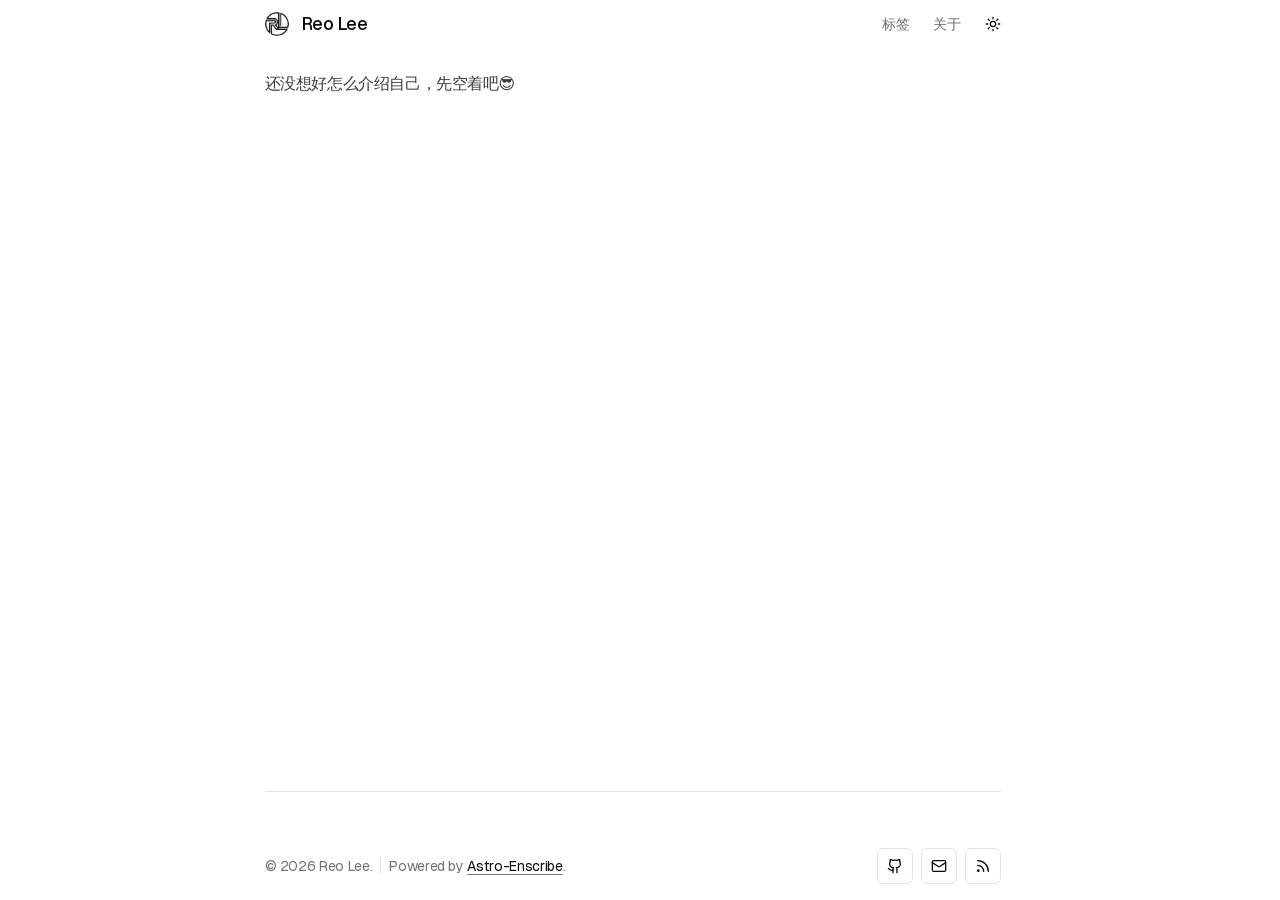
==== commit f65ae5d0: "Auto-deployed blog with GitHub Actions" ====
--- a/about/index.html
+++ b/about/index.html
@@ -1,4 +1,4 @@
-<!DOCTYPE html><html class="bg-background text-foreground scheme-light-dark" lang="zh-CN"> <head><meta charset="utf-8"><meta http-equiv="X-UA-Compatible" content="IE=edge"><meta name="viewport" content="width=device-width, initial-scale=1.0, user-scalable=yes"><meta name="generator" content="Astro v6.0.2"><meta name="HandheldFriendly" content="True"><meta name="mobile-web-app-capable" content="yes"><meta name="apple-mobile-web-app-capable" content="yes"><meta name="apple-mobile-web-app-status-bar-style" content="default"><meta name="format-detection" content="telephone=no,date=no,address=no,email=no,url=no"><meta name="theme-color" content="#121212" media="(prefers-color-scheme: dark)"><meta name="theme-color" content="#121212" media="(prefers-color-scheme: light)"><link rel="sitemap" href="/sitemap-index.xml"><link rel="manifest" href="/site.webmanifest"><link rel="alternate" type="application/rss+xml" title="Reo Lee" href="https://reolee.me/rss.xml"><!-- Prefer SVG favicons and provide a dark variant for dark OS/browser UI. --><link rel="icon" type="image/svg+xml" href="/favicon.svg" media="(prefers-color-scheme: light)"><link rel="icon" type="image/svg+xml" href="/favicon-dark.svg" media="(prefers-color-scheme: dark)"><link rel="icon" type="image/png" href="/favicon-96x96.png" sizes="96x96"><link rel="icon" type="image/x-icon" href="/favicon.ico"><link rel="shortcut icon" href="/favicon.ico"><meta name="apple-mobile-web-app-title" content="astro-erudite"><link rel="manifest" href="/site.webmanifest"><meta name="astro-view-transitions-enabled" content="true"><meta name="astro-view-transitions-fallback" content="animate"><script type="module" src="/_astro/ClientRouter.astro_astro_type_script_index_0_lang.DmQZLfuR.js"></script><title>关于 | Reo Lee</title><meta name="description" content="astro-erudite is a opinionated, unstyled blogging template—built with Astro, Tailwind, and shadcn/ui."><link rel="canonical" href="https://reolee.me"><meta property="og:title" content="关于"><meta property="og:description" content="astro-erudite is a opinionated, unstyled blogging template—built with Astro, Tailwind, and shadcn/ui."><meta property="og:image" content="https://reolee.me/static/1200x630.png"><meta property="og:image:alt" content="关于"><meta property="og:type" content="website"><meta property="og:locale" content="zh-CN"><meta property="og:site_name" content="Reo Lee"><meta property="og:url" content="https://reolee.me/about/"><meta name="twitter:title" content="关于"><meta name="twitter:description" content="astro-erudite is a opinionated, unstyled blogging template—built with Astro, Tailwind, and shadcn/ui."><meta name="twitter:image" content="https://reolee.me/static/1200x630.png"><meta name="twitter:image:alt" content="关于"><meta name="twitter:card" content="summary_large_image"><link rel="stylesheet" href="/_astro/layout.B22i0fjS.css"></head><body class="flex h-fit min-h-screen flex-col gap-y-6 font-sans"> <header data-auto-hide-header class="bg-background/50 sticky top-0 z-50 divide-y backdrop-blur-sm xl:divide-none transform-gpu translate-y-0 opacity-100 transition-[translate,opacity] duration-200 ease-in-out motion-reduce:transition-none"> <div> <div class="mx-auto flex max-w-5xl items-center justify-between gap-4 px-4 py-3"> <a href="/" target="_self" class="transition-colors duration-300 ease-in-out flex shrink-0 items-center justify-center gap-3">   <img src="/_astro/logo.Pc_-MsJj_ZeCMrT.svg" alt="Logo" loading="lazy" decoding="async" width="1966" height="1989" class="size-5 sm:size-6 dark:invert"> <span class="hidden h-full text-lg leading-none font-medium min-[400px]:block">Reo Lee</span>  </a> <div class="flex items-center gap-4"> <nav class="flex items-center gap-4 text-sm sm:gap-6"> <a href="/tags" target="_self" class="inline-block duration-300 ease-in-out text-foreground/60 hover:text-foreground capitalize transition-colors"> 标签 </a><a href="/about" target="_self" class="inline-block duration-300 ease-in-out text-foreground/60 hover:text-foreground capitalize transition-colors"> 关于 </a> </nav> <button data-slot="button" class="inline-flex items-center justify-center gap-2 whitespace-nowrap rounded-md text-sm font-medium transition-all disabled:pointer-events-none disabled:opacity-50 [&amp;_svg]:pointer-events-none [&amp;_svg:not([class*=&#x27;size-&#x27;])]:size-4 shrink-0 [&amp;_svg]:shrink-0 outline-none focus-visible:border-ring focus-visible:ring-ring/50 focus-visible:ring-[3px] aria-invalid:ring-destructive/20 dark:aria-invalid:ring-destructive/40 aria-invalid:border-destructive hover:bg-muted hover:text-foreground dark:hover:bg-muted/50 -my-2 -me-2 size-8" id="theme-toggle" title="切换主题"> <svg width="1em" height="1em" class="size-4 dark:hidden" data-icon="lucide:sun">   <symbol id="ai:lucide:sun" viewBox="0 0 24 24"><g fill="none" stroke="currentColor" stroke-linecap="round" stroke-linejoin="round" stroke-width="2"><circle cx="12" cy="12" r="4"/><path d="M12 2v2m0 16v2M4.93 4.93l1.41 1.41m11.32 11.32l1.41 1.41M2 12h2m16 0h2M6.34 17.66l-1.41 1.41M19.07 4.93l-1.41 1.41"/></g></symbol><use href="#ai:lucide:sun"></use>  </svg> <svg width="1em" height="1em" class="absolute hidden size-4 dark:block" data-icon="lucide:moon">   <symbol id="ai:lucide:moon" viewBox="0 0 24 24"><path fill="none" stroke="currentColor" stroke-linecap="round" stroke-linejoin="round" stroke-width="2" d="M20.985 12.486a9 9 0 1 1-9.473-9.472c.405-.022.617.46.402.803a6 6 0 0 0 8.268 8.268c.344-.215.825-.004.803.401"/></symbol><use href="#ai:lucide:moon"></use>  </svg> <span class="sr-only">切换主题</span> </button> <script data-astro-rerun>
+<!DOCTYPE html><html class="bg-background text-foreground scheme-light-dark" lang="zh-CN"> <head><meta charset="utf-8"><meta http-equiv="X-UA-Compatible" content="IE=edge"><meta name="viewport" content="width=device-width, initial-scale=1.0, user-scalable=yes"><meta name="generator" content="Astro v6.0.2"><meta name="HandheldFriendly" content="True"><meta name="mobile-web-app-capable" content="yes"><meta name="apple-mobile-web-app-capable" content="yes"><meta name="apple-mobile-web-app-status-bar-style" content="default"><meta name="format-detection" content="telephone=no,date=no,address=no,email=no,url=no"><meta name="theme-color" content="#121212" media="(prefers-color-scheme: dark)"><meta name="theme-color" content="#121212" media="(prefers-color-scheme: light)"><link rel="sitemap" href="/sitemap-index.xml"><link rel="manifest" href="/site.webmanifest"><link rel="alternate" type="application/rss+xml" title="Reo Lee" href="https://reolee.me/rss.xml"><!-- Prefer SVG favicons and provide a dark variant for dark OS/browser UI. --><link rel="icon" type="image/svg+xml" href="/favicon.svg" media="(prefers-color-scheme: light)"><link rel="icon" type="image/svg+xml" href="/favicon-dark.svg" media="(prefers-color-scheme: dark)"><link rel="icon" type="image/png" href="/favicon-96x96.png" sizes="96x96"><link rel="icon" type="image/x-icon" href="/favicon.ico"><link rel="shortcut icon" href="/favicon.ico"><meta name="apple-mobile-web-app-title" content="astro-erudite"><link rel="manifest" href="/site.webmanifest"><meta name="astro-view-transitions-enabled" content="true"><meta name="astro-view-transitions-fallback" content="animate"><script type="module" src="/_astro/ClientRouter.astro_astro_type_script_index_0_lang.DmQZLfuR.js"></script><title>关于 | Reo Lee</title><meta name="description" content="astro-erudite is a opinionated, unstyled blogging template—built with Astro, Tailwind, and shadcn/ui."><link rel="canonical" href="https://reolee.me"><meta property="og:title" content="关于"><meta property="og:description" content="astro-erudite is a opinionated, unstyled blogging template—built with Astro, Tailwind, and shadcn/ui."><meta property="og:image" content="https://reolee.me/static/1200x630.png"><meta property="og:image:alt" content="关于"><meta property="og:type" content="website"><meta property="og:locale" content="zh-CN"><meta property="og:site_name" content="Reo Lee"><meta property="og:url" content="https://reolee.me/about/"><meta name="twitter:title" content="关于"><meta name="twitter:description" content="astro-erudite is a opinionated, unstyled blogging template—built with Astro, Tailwind, and shadcn/ui."><meta name="twitter:image" content="https://reolee.me/static/1200x630.png"><meta name="twitter:image:alt" content="关于"><meta name="twitter:card" content="summary_large_image"><link rel="stylesheet" href="/_astro/layout.CjKQhST-.css"></head><body class="flex h-fit min-h-screen flex-col gap-y-6 font-sans"> <header data-auto-hide-header class="bg-background/50 sticky top-0 z-50 divide-y backdrop-blur-sm xl:divide-none transform-gpu translate-y-0 opacity-100 transition-[translate,opacity] duration-200 ease-in-out motion-reduce:transition-none"> <div> <div class="mx-auto flex max-w-3xl items-center justify-between gap-4 px-4 py-3"> <a href="/" target="_self" class="transition-colors duration-300 ease-in-out flex shrink-0 items-center justify-center gap-3">   <img src="/_astro/logo.Pc_-MsJj_ZeCMrT.svg" alt="Logo" loading="lazy" decoding="async" width="1966" height="1989" class="size-5 sm:size-6 dark:invert"> <span class="hidden h-full text-lg leading-none font-medium min-[400px]:block">Reo Lee</span>  </a> <div class="flex items-center gap-4"> <nav class="flex items-center gap-4 text-sm sm:gap-6"> <a href="/tags" target="_self" class="inline-block duration-300 ease-in-out text-foreground/60 hover:text-foreground capitalize transition-colors"> 标签 </a><a href="/about" target="_self" class="inline-block duration-300 ease-in-out text-foreground/60 hover:text-foreground capitalize transition-colors"> 关于 </a> </nav> <button data-slot="button" class="inline-flex items-center justify-center gap-2 whitespace-nowrap rounded-md text-sm font-medium transition-all disabled:pointer-events-none disabled:opacity-50 [&amp;_svg]:pointer-events-none [&amp;_svg:not([class*=&#x27;size-&#x27;])]:size-4 shrink-0 [&amp;_svg]:shrink-0 outline-none focus-visible:border-ring focus-visible:ring-ring/50 focus-visible:ring-[3px] aria-invalid:ring-destructive/20 dark:aria-invalid:ring-destructive/40 aria-invalid:border-destructive hover:bg-muted hover:text-foreground dark:hover:bg-muted/50 -my-2 -me-2 size-8" id="theme-toggle" title="切换主题"> <svg width="1em" height="1em" class="size-4 dark:hidden" data-icon="lucide:sun">   <symbol id="ai:lucide:sun" viewBox="0 0 24 24"><g fill="none" stroke="currentColor" stroke-linecap="round" stroke-linejoin="round" stroke-width="2"><circle cx="12" cy="12" r="4"/><path d="M12 2v2m0 16v2M4.93 4.93l1.41 1.41m11.32 11.32l1.41 1.41M2 12h2m16 0h2M6.34 17.66l-1.41 1.41M19.07 4.93l-1.41 1.41"/></g></symbol><use href="#ai:lucide:sun"></use>  </svg> <svg width="1em" height="1em" class="absolute hidden size-4 dark:block" data-icon="lucide:moon">   <symbol id="ai:lucide:moon" viewBox="0 0 24 24"><path fill="none" stroke="currentColor" stroke-linecap="round" stroke-linejoin="round" stroke-width="2" d="M20.985 12.486a9 9 0 1 1-9.473-9.472c.405-.022.617.46.402.803a6 6 0 0 0 8.268 8.268c.344-.215.825-.004.803.401"/></symbol><use href="#ai:lucide:moon"></use>  </svg> <span class="sr-only">切换主题</span> </button> <script data-astro-rerun>
   ;(() => {
     const theme = (() => {
       const stored = localStorage?.getItem('theme') ?? ''
--- a/_astro/layout.CjKQhST-.css
+++ b/_astro/layout.CjKQhST-.css
@@ -0,0 +1 @@
+@layer properties{@supports (((-webkit-hyphens:none)) and (not (margin-trim:inline))) or ((-moz-orient:inline) and (not (color:rgb(from red r g b)))){*,:before,:after,::backdrop{--tw-translate-x:0;--tw-translate-y:0;--tw-translate-z:0;--tw-rotate-x:initial;--tw-rotate-y:initial;--tw-rotate-z:initial;--tw-skew-x:initial;--tw-skew-y:initial;--tw-space-y-reverse:0;--tw-divide-y-reverse:0;--tw-border-style:solid;--tw-mask-linear:linear-gradient(#fff, #fff);--tw-mask-radial:linear-gradient(#fff, #fff);--tw-mask-conic:linear-gradient(#fff, #fff);--tw-mask-left:linear-gradient(#fff, #fff);--tw-mask-right:linear-gradient(#fff, #fff);--tw-mask-bottom:linear-gradient(#fff, #fff);--tw-mask-top:linear-gradient(#fff, #fff);--tw-mask-top-from-position:0%;--tw-mask-top-to-position:100%;--tw-mask-top-from-color:black;--tw-mask-top-to-color:transparent;--tw-mask-bottom-from-position:0%;--tw-mask-bottom-to-position:100%;--tw-mask-bottom-from-color:black;--tw-mask-bottom-to-color:transparent;--tw-leading:initial;--tw-font-weight:initial;--tw-outline-style:solid;--tw-backdrop-blur:initial;--tw-backdrop-brightness:initial;--tw-backdrop-contrast:initial;--tw-backdrop-grayscale:initial;--tw-backdrop-hue-rotate:initial;--tw-backdrop-invert:initial;--tw-backdrop-opacity:initial;--tw-backdrop-saturate:initial;--tw-backdrop-sepia:initial;--tw-duration:initial;--tw-ease:initial;--tw-shadow:0 0 #0000;--tw-shadow-color:initial;--tw-shadow-alpha:100%;--tw-inset-shadow:0 0 #0000;--tw-inset-shadow-color:initial;--tw-inset-shadow-alpha:100%;--tw-ring-color:initial;--tw-ring-shadow:0 0 #0000;--tw-inset-ring-color:initial;--tw-inset-ring-shadow:0 0 #0000;--tw-ring-inset:initial;--tw-ring-offset-width:0px;--tw-ring-offset-color:#fff;--tw-ring-offset-shadow:0 0 #0000;--tw-blur:initial;--tw-brightness:initial;--tw-contrast:initial;--tw-grayscale:initial;--tw-hue-rotate:initial;--tw-invert:initial;--tw-opacity:initial;--tw-saturate:initial;--tw-sepia:initial;--tw-drop-shadow:initial;--tw-drop-shadow-color:initial;--tw-drop-shadow-alpha:100%;--tw-drop-shadow-size:initial;--tw-tracking:initial}}}@layer theme{:root,:host{--font-sans:"SF-Pro-Rounded-Regular", "PingFangSC-Regular", "PingFang SC", Geist, ui-sans-serif, system-ui, sans-serif, "Apple Color Emoji", "Segoe UI Emoji", "Segoe UI Symbol", "Noto Color Emoji";--font-mono:"Consolas-Regular", "SFMono-Regular", "SF-Pro-Rounded-Regular", "Geist Mono", ui-monospace, SFMono-Regular, Menlo, Monaco, Consolas, "Liberation Mono", "Courier New", monospace;--color-red-300:oklch(80.8% .114 19.571);--color-red-500:oklch(63.7% .237 25.331);--color-red-700:oklch(50.5% .213 27.518);--color-red-950:oklch(25.8% .092 26.042);--color-orange-300:oklch(83.7% .128 66.29);--color-orange-600:oklch(64.6% .222 41.116);--color-orange-700:oklch(55.3% .195 38.402);--color-orange-950:oklch(26.6% .079 36.259);--color-amber-300:oklch(87.9% .169 91.605);--color-amber-500:oklch(76.9% .188 70.08);--color-amber-700:oklch(55.5% .163 48.998);--color-amber-950:oklch(27.9% .077 45.635);--color-yellow-300:oklch(90.5% .182 98.111);--color-yellow-500:oklch(79.5% .184 86.047);--color-yellow-700:oklch(55.4% .135 66.442);--color-yellow-950:oklch(28.6% .066 53.813);--color-lime-300:oklch(89.7% .196 126.665);--color-lime-500:oklch(76.8% .233 130.85);--color-lime-700:oklch(53.2% .157 131.589);--color-lime-950:oklch(27.4% .072 132.109);--color-green-300:oklch(87.1% .15 154.449);--color-green-500:oklch(72.3% .219 149.579);--color-green-700:oklch(52.7% .154 150.069);--color-green-950:oklch(26.6% .065 152.934);--color-emerald-300:oklch(84.5% .143 164.978);--color-emerald-500:oklch(69.6% .17 162.48);--color-emerald-600:oklch(59.6% .145 163.225);--color-emerald-700:oklch(50.8% .118 165.612);--color-emerald-950:oklch(26.2% .051 172.552);--color-teal-300:oklch(85.5% .138 181.071);--color-teal-500:oklch(70.4% .14 182.503);--color-teal-700:oklch(51.1% .096 186.391);--color-teal-950:oklch(27.7% .046 192.524);--color-cyan-300:oklch(86.5% .127 207.078);--color-cyan-500:oklch(71.5% .143 215.221);--color-cyan-700:oklch(52% .105 223.128);--color-cyan-950:oklch(30.2% .056 229.695);--color-sky-300:oklch(82.8% .111 230.318);--color-sky-400:oklch(74.6% .16 232.661);--color-sky-500:oklch(68.5% .169 237.323);--color-sky-700:oklch(50% .134 242.749);--color-sky-950:oklch(29.3% .066 243.157);--color-blue-300:oklch(80.9% .105 251.813);--color-blue-500:oklch(62.3% .214 259.815);--color-blue-600:oklch(54.6% .245 262.881);--color-blue-700:oklch(48.8% .243 264.376);--color-blue-950:oklch(28.2% .091 267.935);--color-indigo-300:oklch(78.5% .115 274.713);--color-indigo-500:oklch(58.5% .233 277.117);--color-indigo-700:oklch(45.7% .24 277.023);--color-indigo-950:oklch(25.7% .09 281.288);--color-violet-300:oklch(81.1% .111 293.571);--color-violet-600:oklch(54.1% .281 293.009);--color-violet-700:oklch(49.1% .27 292.581);--color-violet-950:oklch(28.3% .141 291.089);--color-purple-300:oklch(82.7% .119 306.383);--color-purple-500:oklch(62.7% .265 303.9);--color-purple-700:oklch(49.6% .265 301.924);--color-purple-950:oklch(29.1% .149 302.717);--color-pink-300:oklch(82.3% .12 346.018);--color-pink-500:oklch(65.6% .241 354.308);--color-pink-700:oklch(52.5% .223 3.958);--color-pink-950:oklch(28.4% .109 3.907);--color-slate-300:oklch(86.9% .022 252.894);--color-slate-400:oklch(70.4% .04 256.788);--color-slate-500:oklch(55.4% .046 257.417);--color-slate-700:oklch(37.2% .044 257.287);--color-slate-950:oklch(12.9% .042 264.695);--color-gray-300:oklch(87.2% .01 258.338);--color-gray-400:oklch(70.7% .022 261.325);--color-gray-500:oklch(55.1% .027 264.364);--color-gray-700:oklch(37.3% .034 259.733);--color-gray-950:oklch(13% .028 261.692);--color-stone-50:oklch(98.5% .001 106.423);--color-stone-900:oklch(21.6% .006 56.043);--color-white:#fff;--spacing:.25rem;--breakpoint-md:48rem;--container-3xs:16rem;--container-xs:20rem;--container-md:28rem;--container-3xl:48rem;--container-5xl:64rem;--text-xs:.75rem;--text-xs--line-height:calc(1 / .75);--text-sm:.875rem;--text-sm--line-height:calc(1.25 / .875);--text-base:1rem;--text-base--line-height: 1.5 ;--text-lg:1.125rem;--text-lg--line-height:calc(1.75 / 1.125);--text-3xl:1.875rem;--text-3xl--line-height: 1.2 ;--text-4xl:2.25rem;--text-4xl--line-height:calc(2.5 / 2.25);--font-weight-normal:400;--font-weight-medium:500;--tracking-tight:-.025em;--leading-tight:1.25;--radius-md:.375rem;--radius-lg:.5rem;--radius-xl:.75rem;--ease-in-out:cubic-bezier(.4, 0, .2, 1);--blur-sm:8px;--default-transition-duration:.15s;--default-transition-timing-function:cubic-bezier(.4, 0, .2, 1);--default-font-family:"SF-Pro-Rounded-Regular", "PingFangSC-Regular", "PingFang SC", Geist, ui-sans-serif, system-ui, sans-serif, "Apple Color Emoji", "Segoe UI Emoji", "Segoe UI Symbol", "Noto Color Emoji";--default-mono-font-family:"Consolas-Regular", "SFMono-Regular", "SF-Pro-Rounded-Regular", "Geist Mono", ui-monospace, SFMono-Regular, Menlo, Monaco, Consolas, "Liberation Mono", "Courier New", monospace}}@layer base{*,:after,:before,::backdrop{box-sizing:border-box;border:0 solid;margin:0;padding:0}::file-selector-button{box-sizing:border-box;border:0 solid;margin:0;padding:0}html,:host{-webkit-text-size-adjust:100%;tab-size:4;line-height:1.5;font-family:var(--default-font-family,ui-sans-serif, system-ui, sans-serif, "Apple Color Emoji", "Segoe UI Emoji", "Segoe UI Symbol", "Noto Color Emoji");font-feature-settings:var(--default-font-feature-settings,normal);font-variation-settings:var(--default-font-variation-settings,normal);-webkit-tap-highlight-color:transparent}hr{height:0;color:inherit;border-top-width:1px}abbr:where([title]){-webkit-text-decoration:underline dotted;text-decoration:underline dotted}h1,h2,h3,h4,h5,h6{font-size:inherit;font-weight:inherit}a{color:inherit;-webkit-text-decoration:inherit;text-decoration:inherit}b,strong{font-weight:bolder}code,kbd,samp,pre{font-family:var(--default-mono-font-family,ui-monospace, SFMono-Regular, Menlo, Monaco, Consolas, "Liberation Mono", "Courier New", monospace);font-feature-settings:var(--default-mono-font-feature-settings,normal);font-variation-settings:var(--default-mono-font-variation-settings,normal);font-size:1em}small{font-size:80%}sub,sup{vertical-align:baseline;font-size:75%;line-height:0;position:relative}sub{bottom:-.25em}sup{top:-.5em}table{text-indent:0;border-color:inherit;border-collapse:collapse}:-moz-focusring{outline:auto}progress{vertical-align:baseline}summary{display:list-item}ol,ul,menu{list-style:none}img,svg,video,canvas,audio,iframe,embed,object{vertical-align:middle;display:block}img,video{max-width:100%;height:auto}button,input,select,optgroup,textarea{font:inherit;font-feature-settings:inherit;font-variation-settings:inherit;letter-spacing:inherit;color:inherit;opacity:1;background-color:#0000;border-radius:0}::file-selector-button{font:inherit;font-feature-settings:inherit;font-variation-settings:inherit;letter-spacing:inherit;color:inherit;opacity:1;background-color:#0000;border-radius:0}:where(select:is([multiple],[size])) optgroup{font-weight:bolder}:where(select:is([multiple],[size])) optgroup option{padding-inline-start:20px}::file-selector-button{margin-inline-end:4px}::placeholder{opacity:1}@supports (not ((-webkit-appearance:-apple-pay-button))) or (contain-intrinsic-size:1px){::placeholder{color:currentColor}@supports (color:color-mix(in lab,red,red)){::placeholder{color:color-mix(in oklab,currentcolor 50%,transparent)}}}textarea{resize:vertical}::-webkit-search-decoration{-webkit-appearance:none}::-webkit-date-and-time-value{min-height:1lh;text-align:inherit}::-webkit-datetime-edit{display:inline-flex}::-webkit-datetime-edit-fields-wrapper{padding:0}::-webkit-datetime-edit{padding-block:0}::-webkit-datetime-edit-year-field{padding-block:0}::-webkit-datetime-edit-month-field{padding-block:0}::-webkit-datetime-edit-day-field{padding-block:0}::-webkit-datetime-edit-hour-field{padding-block:0}::-webkit-datetime-edit-minute-field{padding-block:0}::-webkit-datetime-edit-second-field{padding-block:0}::-webkit-datetime-edit-millisecond-field{padding-block:0}::-webkit-datetime-edit-meridiem-field{padding-block:0}::-webkit-calendar-picker-indicator{line-height:1}:-moz-ui-invalid{box-shadow:none}button,input:where([type=button],[type=reset],[type=submit]){appearance:button}::file-selector-button{appearance:button}::-webkit-inner-spin-button{height:auto}::-webkit-outer-spin-button{height:auto}[hidden]:where(:not([hidden=until-found])){display:none!important}*,:after,:before,::backdrop{border-color:var(--border);--tw-tracking:var(--tracking-tight);letter-spacing:var(--tracking-tight);outline-color:var(--ring)}::file-selector-button{border-color:var(--border);--tw-tracking:var(--tracking-tight);letter-spacing:var(--tracking-tight);outline-color:var(--ring)}@supports (color:color-mix(in lab,red,red)){::file-selector-button{outline-color:color-mix(in oklab,var(--ring) 50%,transparent)}*,:after,:before,::backdrop{outline-color:color-mix(in oklab,var(--ring) 50%,transparent)}}}@layer components;@layer utilities{.pointer-events-none{pointer-events:none}.collapse{visibility:collapse}.visible{visibility:visible}.sr-only{clip-path:inset(50%);white-space:nowrap;border-width:0;width:1px;height:1px;margin:-1px;padding:0;position:absolute;overflow:hidden}.absolute{position:absolute}.fixed{position:fixed}.relative{position:relative}.static{position:static}.sticky{position:sticky}.start{inset-inline-start:var(--spacing)}.end{inset-inline-end:var(--spacing)}.top-0{top:calc(var(--spacing) * 0)}.top-20{top:calc(var(--spacing) * 20)}.right-8{right:calc(var(--spacing) * 8)}.bottom-8{bottom:calc(var(--spacing) * 8)}.z-50{z-index:50}.col-span-full{grid-column:1/-1}.col-start-1{grid-column-start:1}.col-start-2{grid-column-start:2}.col-start-3{grid-column-start:3}.row-span-1{grid-row:span 1/span 1}.container{width:100%}@media(min-width:40rem){.container{max-width:40rem}}@media(min-width:48rem){.container{max-width:48rem}}@media(min-width:64rem){.container{max-width:64rem}}@media(min-width:80rem){.container{max-width:80rem}}@media(min-width:96rem){.container{max-width:96rem}}.mx-auto{margin-inline:auto}.-my-2{margin-block:calc(var(--spacing) * -2)}.my-6{margin-block:calc(var(--spacing) * 6)}.-me-2{margin-inline-end:calc(var(--spacing) * -2)}.mt-0{margin-top:calc(var(--spacing) * 0)}.mt-2{margin-top:calc(var(--spacing) * 2)}.mt-6{margin-top:calc(var(--spacing) * 6)}.mt-20{margin-top:calc(var(--spacing) * 20)}.mt-auto{margin-top:auto}.mr-2{margin-right:calc(var(--spacing) * 2)}.mr-8{margin-right:calc(var(--spacing) * 8)}.mr-auto{margin-right:auto}.mb-1{margin-bottom:calc(var(--spacing) * 1)}.mb-2{margin-bottom:calc(var(--spacing) * 2)}.mb-4{margin-bottom:calc(var(--spacing) * 4)}.mb-8{margin-bottom:calc(var(--spacing) * 8)}.ml-1\.5{margin-left:calc(var(--spacing) * 1.5)}.ml-2{margin-left:calc(var(--spacing) * 2)}.ml-4{margin-left:calc(var(--spacing) * 4)}.ml-8{margin-left:calc(var(--spacing) * 8)}.ml-12{margin-left:calc(var(--spacing) * 12)}.ml-16{margin-left:calc(var(--spacing) * 16)}.ml-auto{margin-left:auto}.line-clamp-2{-webkit-line-clamp:2;-webkit-box-orient:vertical;display:-webkit-box;overflow:hidden}.block{display:block}.contents{display:contents}.flex{display:flex}.grid{display:grid}.hidden{display:none}.inline{display:inline}.inline-block{display:inline-block}.inline-flex{display:inline-flex}.table{display:table}.aspect-square{aspect-ratio:1}.size-3{width:calc(var(--spacing) * 3);height:calc(var(--spacing) * 3)}.size-4{width:calc(var(--spacing) * 4);height:calc(var(--spacing) * 4)}.size-5{width:calc(var(--spacing) * 5);height:calc(var(--spacing) * 5)}.size-8{width:calc(var(--spacing) * 8);height:calc(var(--spacing) * 8)}.size-9{width:calc(var(--spacing) * 9);height:calc(var(--spacing) * 9)}.size-full{width:100%;height:100%}.h-2\.5{height:calc(var(--spacing) * 2.5)}.h-4{height:calc(var(--spacing) * 4)}.h-4\!{height:calc(var(--spacing) * 4)!important}.h-8{height:calc(var(--spacing) * 8)}.h-9{height:calc(var(--spacing) * 9)}.h-10{height:calc(var(--spacing) * 10)}.h-fit{height:fit-content}.h-full{height:100%}.h-px{height:1px}.max-h-\[30vh\]{max-height:30vh}.max-h-\[calc\(100vh-5rem\)\]{max-height:calc(100vh - 5rem)}.max-h-\[calc\(100vh-8rem\)\]{max-height:calc(100vh - 8rem)}.min-h-\[calc\(100vh-18rem\)\]{min-height:calc(100vh - 18rem)}.min-h-screen{min-height:100vh}.w-2\.5{width:calc(var(--spacing) * 2.5)}.w-4{width:calc(var(--spacing) * 4)}.w-64{width:calc(var(--spacing) * 64)}.w-fit{width:fit-content}.w-full{width:100%}.max-w-3xl{max-width:var(--container-3xl)}.max-w-3xs{max-width:var(--container-3xs)}.max-w-5xl{max-width:var(--container-5xl)}.max-w-md{max-width:var(--container-md)}.max-w-none{max-width:none}.max-w-xs{max-width:var(--container-xs)}.min-w-full{min-width:100%}.min-w-max{min-width:max-content}.flex-1{flex:1}.flex-shrink-0,.shrink-0{flex-shrink:0}.flex-grow,.grow{flex-grow:1}.-translate-y-full{--tw-translate-y:-100%;translate:var(--tw-translate-x) var(--tw-translate-y)}.translate-y-0{--tw-translate-y:calc(var(--spacing) * 0);translate:var(--tw-translate-x) var(--tw-translate-y)}.transform{transform:var(--tw-rotate-x,) var(--tw-rotate-y,) var(--tw-rotate-z,) var(--tw-skew-x,) var(--tw-skew-y,)}.transform-gpu{transform:translateZ(0) var(--tw-rotate-x,) var(--tw-rotate-y,) var(--tw-rotate-z,) var(--tw-skew-x,) var(--tw-skew-y,)}.cursor-not-allowed{cursor:not-allowed}.cursor-pointer{cursor:pointer}.\[touch-action\:pan-x\]{touch-action:pan-x}.touch-none{touch-action:none}.resize{resize:both}.scroll-mt-31{scroll-margin-top:calc(var(--spacing) * 31)}.list-none{list-style-type:none}.grid-cols-1{grid-template-columns:repeat(1,minmax(0,1fr))}.grid-cols-\[minmax\(0px\,1fr\)_min\(calc\(var\(--breakpoint-md\)-2rem\)\,100\%\)_minmax\(0px\,1fr\)\]{grid-template-columns:minmax(0px,1fr) min(calc(var(--breakpoint-md) - 2rem),100%) minmax(0px,1fr)}.flex-col{flex-direction:column}.flex-row{flex-direction:row}.flex-wrap{flex-wrap:wrap}.items-center{align-items:center}.items-end{align-items:flex-end}.items-start{align-items:flex-start}.justify-between{justify-content:space-between}.justify-center{justify-content:center}.justify-end{justify-content:flex-end}.justify-start{justify-content:flex-start}.\!gap-0{gap:calc(var(--spacing) * 0)!important}.gap-0{gap:calc(var(--spacing) * 0)}.gap-1{gap:calc(var(--spacing) * 1)}.gap-1\.5{gap:calc(var(--spacing) * 1.5)}.gap-2{gap:calc(var(--spacing) * 2)}.gap-3{gap:calc(var(--spacing) * 3)}.gap-4{gap:calc(var(--spacing) * 4)}:where(.space-y-1>:not(:last-child)){--tw-space-y-reverse:0;margin-block-start:calc(calc(var(--spacing) * 1) * var(--tw-space-y-reverse));margin-block-end:calc(calc(var(--spacing) * 1) * calc(1 - var(--tw-space-y-reverse)))}.gap-x-1\.5{column-gap:calc(var(--spacing) * 1.5)}.gap-x-2{column-gap:calc(var(--spacing) * 2)}.gap-y-1{row-gap:calc(var(--spacing) * 1)}.gap-y-2{row-gap:calc(var(--spacing) * 2)}.gap-y-4{row-gap:calc(var(--spacing) * 4)}.gap-y-6{row-gap:calc(var(--spacing) * 6)}.gap-y-8{row-gap:calc(var(--spacing) * 8)}:where(.divide-y>:not(:last-child)){--tw-divide-y-reverse:0;border-bottom-style:var(--tw-border-style);border-top-style:var(--tw-border-style);border-top-width:calc(1px * var(--tw-divide-y-reverse));border-bottom-width:calc(1px * calc(1 - var(--tw-divide-y-reverse)))}.truncate{text-overflow:ellipsis;white-space:nowrap;overflow:hidden}.overflow-hidden{overflow:hidden}.overflow-x-auto{overflow-x:auto}.overflow-y-auto{overflow-y:auto}.rounded{border-radius:.25rem}.rounded-\[inherit\]{border-radius:inherit}.rounded-full{border-radius:3.40282e38px}.rounded-lg{border-radius:var(--radius-lg)}.rounded-md{border-radius:var(--radius-md)}.rounded-xl{border-radius:var(--radius-xl)}.border{border-style:var(--tw-border-style);border-width:1px}.border-t{border-top-style:var(--tw-border-style);border-top-width:1px}.border-b{border-bottom-style:var(--tw-border-style);border-bottom-width:1px}.border-l{border-left-style:var(--tw-border-style);border-left-width:1px}.border-l-4{border-left-style:var(--tw-border-style);border-left-width:4px}.border-amber-500{border-color:var(--color-amber-500)}.border-blue-300{border-color:var(--color-blue-300)}.border-blue-500{border-color:var(--color-blue-500)}.border-cyan-500{border-color:var(--color-cyan-500)}.border-emerald-500{border-color:var(--color-emerald-500)}.border-emerald-600{border-color:var(--color-emerald-600)}.border-gray-400{border-color:var(--color-gray-400)}.border-gray-500{border-color:var(--color-gray-500)}.border-green-500{border-color:var(--color-green-500)}.border-indigo-500{border-color:var(--color-indigo-500)}.border-lime-500{border-color:var(--color-lime-500)}.border-orange-600{border-color:var(--color-orange-600)}.border-pink-500{border-color:var(--color-pink-500)}.border-purple-500{border-color:var(--color-purple-500)}.border-red-500{border-color:var(--color-red-500)}.border-sky-400{border-color:var(--color-sky-400)}.border-sky-500{border-color:var(--color-sky-500)}.border-slate-400{border-color:var(--color-slate-400)}.border-slate-500{border-color:var(--color-slate-500)}.border-teal-500{border-color:var(--color-teal-500)}.border-transparent{border-color:#0000}.border-violet-600{border-color:var(--color-violet-600)}.border-yellow-500{border-color:var(--color-yellow-500)}.border-t-transparent{border-top-color:#0000}.border-l-transparent{border-left-color:#0000}.bg-background,.bg-background\/50{background-color:var(--background)}@supports (color:color-mix(in lab,red,red)){.bg-background\/50{background-color:color-mix(in oklab,var(--background) 50%,transparent)}}.bg-border{background-color:var(--border)}.bg-destructive{background-color:var(--destructive)}.bg-muted,.bg-muted\/50{background-color:var(--muted)}@supports (color:color-mix(in lab,red,red)){.bg-muted\/50{background-color:color-mix(in oklab,var(--muted) 50%,transparent)}}.bg-primary{background-color:var(--primary)}.bg-stone-50{background-color:var(--color-stone-50)}.mask-t-from-80\%{-webkit-mask-image:var(--tw-mask-linear),var(--tw-mask-radial),var(--tw-mask-conic);mask-image:var(--tw-mask-linear),var(--tw-mask-radial),var(--tw-mask-conic);--tw-mask-linear:var(--tw-mask-left), var(--tw-mask-right), var(--tw-mask-bottom), var(--tw-mask-top);--tw-mask-top:linear-gradient(to top, var(--tw-mask-top-from-color) var(--tw-mask-top-from-position), var(--tw-mask-top-to-color) var(--tw-mask-top-to-position));--tw-mask-top-from-position:80%;-webkit-mask-composite:source-in;mask-composite:intersect}.mask-t-from-90\%{-webkit-mask-image:var(--tw-mask-linear),var(--tw-mask-radial),var(--tw-mask-conic);mask-image:var(--tw-mask-linear),var(--tw-mask-radial),var(--tw-mask-conic);--tw-mask-linear:var(--tw-mask-left), var(--tw-mask-right), var(--tw-mask-bottom), var(--tw-mask-top);--tw-mask-top:linear-gradient(to top, var(--tw-mask-top-from-color) var(--tw-mask-top-from-position), var(--tw-mask-top-to-color) var(--tw-mask-top-to-position));--tw-mask-top-from-position:90%;-webkit-mask-composite:source-in;mask-composite:intersect}.mask-b-from-80\%{-webkit-mask-image:var(--tw-mask-linear),var(--tw-mask-radial),var(--tw-mask-conic);mask-image:var(--tw-mask-linear),var(--tw-mask-radial),var(--tw-mask-conic);--tw-mask-linear:var(--tw-mask-left), var(--tw-mask-right), var(--tw-mask-bottom), var(--tw-mask-top);--tw-mask-bottom:linear-gradient(to bottom, var(--tw-mask-bottom-from-color) var(--tw-mask-bottom-from-position), var(--tw-mask-bottom-to-color) var(--tw-mask-bottom-to-position));--tw-mask-bottom-from-position:80%;-webkit-mask-composite:source-in;mask-composite:intersect}.mask-b-from-90\%{-webkit-mask-image:var(--tw-mask-linear),var(--tw-mask-radial),var(--tw-mask-conic);mask-image:var(--tw-mask-linear),var(--tw-mask-radial),var(--tw-mask-conic);--tw-mask-linear:var(--tw-mask-left), var(--tw-mask-right), var(--tw-mask-bottom), var(--tw-mask-top);--tw-mask-bottom:linear-gradient(to bottom, var(--tw-mask-bottom-from-color) var(--tw-mask-bottom-from-position), var(--tw-mask-bottom-to-color) var(--tw-mask-bottom-to-position));--tw-mask-bottom-from-position:90%;-webkit-mask-composite:source-in;mask-composite:intersect}.object-cover{object-fit:cover}.p-2{padding:calc(var(--spacing) * 2)}.p-4{padding:calc(var(--spacing) * 4)}.p-px{padding:1px}.px-1\.5{padding-inline:calc(var(--spacing) * 1.5)}.px-2{padding-inline:calc(var(--spacing) * 2)}.px-2\.5{padding-inline:calc(var(--spacing) * 2.5)}.px-3{padding-inline:calc(var(--spacing) * 3)}.px-4{padding-inline:calc(var(--spacing) * 4)}.px-6{padding-inline:calc(var(--spacing) * 6)}.py-0\.5{padding-block:calc(var(--spacing) * .5)}.py-1{padding-block:calc(var(--spacing) * 1)}.py-1\.5{padding-block:calc(var(--spacing) * 1.5)}.py-2{padding-block:calc(var(--spacing) * 2)}.py-3{padding-block:calc(var(--spacing) * 3)}.pt-8{padding-top:calc(var(--spacing) * 8)}.pr-3{padding-right:calc(var(--spacing) * 3)}.pb-4{padding-bottom:calc(var(--spacing) * 4)}.pl-2{padding-left:calc(var(--spacing) * 2)}.text-center{text-align:center}.text-left{text-align:left}.text-right{text-align:right}.font-sans{font-family:SF-Pro-Rounded-Regular,PingFangSC-Regular,PingFang SC,Geist,ui-sans-serif,system-ui,sans-serif,Apple Color Emoji,Segoe UI Emoji,Segoe UI Symbol,Noto Color Emoji}.text-3xl{font-size:var(--text-3xl);line-height:var(--tw-leading,var(--text-3xl--line-height))}.text-lg{font-size:var(--text-lg);line-height:var(--tw-leading,var(--text-lg--line-height))}.text-sm{font-size:var(--text-sm);line-height:var(--tw-leading,var(--text-sm--line-height))}.text-xs{font-size:var(--text-xs);line-height:var(--tw-leading,var(--text-xs--line-height))}.leading-none{--tw-leading:1;line-height:1}.leading-tight{--tw-leading:var(--leading-tight);line-height:var(--leading-tight)}.font-medium{--tw-font-weight:var(--font-weight-medium);font-weight:var(--font-weight-medium)}.font-normal{--tw-font-weight:var(--font-weight-normal);font-weight:var(--font-weight-normal)}.text-balance{text-wrap:balance}.text-pretty{text-wrap:pretty}.text-wrap{text-wrap:wrap}.break-words{overflow-wrap:break-word}.text-ellipsis{text-overflow:ellipsis}.whitespace-nowrap{white-space:nowrap}.text-amber-700{color:var(--color-amber-700)}.text-blue-600{color:var(--color-blue-600)}.text-blue-700{color:var(--color-blue-700)}.text-cyan-700{color:var(--color-cyan-700)}.text-emerald-700{color:var(--color-emerald-700)}.text-foreground,.text-foreground\/30{color:var(--foreground)}@supports (color:color-mix(in lab,red,red)){.text-foreground\/30{color:color-mix(in oklab,var(--foreground) 30%,transparent)}}.text-foreground\/40{color:var(--foreground)}@supports (color:color-mix(in lab,red,red)){.text-foreground\/40{color:color-mix(in oklab,var(--foreground) 40%,transparent)}}.text-foreground\/60{color:var(--foreground)}@supports (color:color-mix(in lab,red,red)){.text-foreground\/60{color:color-mix(in oklab,var(--foreground) 60%,transparent)}}.text-foreground\/90{color:var(--foreground)}@supports (color:color-mix(in lab,red,red)){.text-foreground\/90{color:color-mix(in oklab,var(--foreground) 90%,transparent)}}.text-gray-700{color:var(--color-gray-700)}.text-green-700{color:var(--color-green-700)}.text-indigo-700{color:var(--color-indigo-700)}.text-lime-700{color:var(--color-lime-700)}.text-muted-foreground,.text-muted-foreground\/70{color:var(--muted-foreground)}@supports (color:color-mix(in lab,red,red)){.text-muted-foreground\/70{color:color-mix(in oklab,var(--muted-foreground) 70%,transparent)}}.text-muted-foreground\/80{color:var(--muted-foreground)}@supports (color:color-mix(in lab,red,red)){.text-muted-foreground\/80{color:color-mix(in oklab,var(--muted-foreground) 80%,transparent)}}.text-orange-700{color:var(--color-orange-700)}.text-pink-700{color:var(--color-pink-700)}.text-primary{color:var(--primary)}.text-primary-foreground{color:var(--primary-foreground)}.text-primary\/20{color:var(--primary)}@supports (color:color-mix(in lab,red,red)){.text-primary\/20{color:color-mix(in oklab,var(--primary) 20%,transparent)}}.text-purple-700{color:var(--color-purple-700)}.text-red-700{color:var(--color-red-700)}.text-sky-700{color:var(--color-sky-700)}.text-slate-700{color:var(--color-slate-700)}.text-stone-900{color:var(--color-stone-900)}.text-teal-700{color:var(--color-teal-700)}.text-violet-700{color:var(--color-violet-700)}.text-white{color:var(--color-white)}.text-yellow-700{color:var(--color-yellow-700)}.capitalize{text-transform:capitalize}.italic{font-style:italic}.underline{text-decoration-line:underline}.decoration-muted-foreground{-webkit-text-decoration-color:var(--muted-foreground);text-decoration-color:var(--muted-foreground)}.decoration-transparent{text-decoration-color:#0000}.underline-offset-4{text-underline-offset:4px}.underline-offset-\[3px\]{text-underline-offset:3px}.scheme-light-dark{color-scheme:light dark}.opacity-0{opacity:0}.opacity-50{opacity:.5}.opacity-60{opacity:.6}.opacity-70{opacity:.7}.opacity-100{opacity:1}.ring-ring\/10{--tw-ring-color:var(--ring)}@supports (color:color-mix(in lab,red,red)){.ring-ring\/10{--tw-ring-color:color-mix(in oklab, var(--ring) 10%, transparent)}}.outline{outline-style:var(--tw-outline-style);outline-width:1px}.outline-ring\/50{outline-color:var(--ring)}@supports (color:color-mix(in lab,red,red)){.outline-ring\/50{outline-color:color-mix(in oklab,var(--ring) 50%,transparent)}}.backdrop-blur-sm{--tw-backdrop-blur:blur(var(--blur-sm));-webkit-backdrop-filter:var(--tw-backdrop-blur,) var(--tw-backdrop-brightness,) var(--tw-backdrop-contrast,) var(--tw-backdrop-grayscale,) var(--tw-backdrop-hue-rotate,) var(--tw-backdrop-invert,) var(--tw-backdrop-opacity,) var(--tw-backdrop-saturate,) var(--tw-backdrop-sepia,);backdrop-filter:var(--tw-backdrop-blur,) var(--tw-backdrop-brightness,) var(--tw-backdrop-contrast,) var(--tw-backdrop-grayscale,) var(--tw-backdrop-hue-rotate,) var(--tw-backdrop-invert,) var(--tw-backdrop-opacity,) var(--tw-backdrop-saturate,) var(--tw-backdrop-sepia,)}.transition{transition-property:color,background-color,border-color,outline-color,text-decoration-color,fill,stroke,--tw-gradient-from,--tw-gradient-via,--tw-gradient-to,opacity,box-shadow,transform,translate,scale,rotate,filter,-webkit-backdrop-filter,backdrop-filter,display,content-visibility,overlay,pointer-events;transition-timing-function:var(--tw-ease,var(--default-transition-timing-function));transition-duration:var(--tw-duration,var(--default-transition-duration))}.transition-\[color\,box-shadow\]{transition-property:color,box-shadow;transition-timing-function:var(--tw-ease,var(--default-transition-timing-function));transition-duration:var(--tw-duration,var(--default-transition-duration))}.transition-\[translate\,opacity\]{transition-property:translate,opacity;transition-timing-function:var(--tw-ease,var(--default-transition-timing-function));transition-duration:var(--tw-duration,var(--default-transition-duration))}.transition-all{transition-property:all;transition-timing-function:var(--tw-ease,var(--default-transition-timing-function));transition-duration:var(--tw-duration,var(--default-transition-duration))}.transition-colors{transition-property:color,background-color,border-color,outline-color,text-decoration-color,fill,stroke,--tw-gradient-from,--tw-gradient-via,--tw-gradient-to;transition-timing-function:var(--tw-ease,var(--default-transition-timing-function));transition-duration:var(--tw-duration,var(--default-transition-duration))}.transition-transform{transition-property:transform,translate,scale,rotate;transition-timing-function:var(--tw-ease,var(--default-transition-timing-function));transition-duration:var(--tw-duration,var(--default-transition-duration))}.duration-200{--tw-duration:.2s;transition-duration:.2s}.duration-300{--tw-duration:.3s;transition-duration:.3s}.ease-in-out{--tw-ease:var(--ease-in-out);transition-timing-function:var(--ease-in-out)}.outline-none{--tw-outline-style:none;outline-style:none}.select-none{-webkit-user-select:none;user-select:none}.\[-webkit-overflow-scrolling\:touch\]{-webkit-overflow-scrolling:touch}.group-open\:rotate-180:is(:where(.group):is([open],:popover-open,:open) *){rotate:180deg}@media(hover:hover){.group-hover\:-translate-x-1:is(:where(.group):hover *){--tw-translate-x:calc(var(--spacing) * -1);translate:var(--tw-translate-x) var(--tw-translate-y)}.group-hover\:translate-x-1:is(:where(.group):hover *){--tw-translate-x:calc(var(--spacing) * 1);translate:var(--tw-translate-x) var(--tw-translate-y)}.group-hover\:-translate-y-0\.5:is(:where(.group):hover *){--tw-translate-y:calc(var(--spacing) * -.5);translate:var(--tw-translate-x) var(--tw-translate-y)}.group-hover\:-translate-y-1:is(:where(.group):hover *){--tw-translate-y:calc(var(--spacing) * -1);translate:var(--tw-translate-x) var(--tw-translate-y)}}.marker\:text-foreground\/30 ::marker{color:var(--foreground)}@supports (color:color-mix(in lab,red,red)){.marker\:text-foreground\/30 ::marker{color:color-mix(in oklab,var(--foreground) 30%,transparent)}}.marker\:text-foreground\/30::marker{color:var(--foreground)}@supports (color:color-mix(in lab,red,red)){.marker\:text-foreground\/30::marker{color:color-mix(in oklab,var(--foreground) 30%,transparent)}}.marker\:text-foreground\/30 ::-webkit-details-marker{color:var(--foreground)}@supports (color:color-mix(in lab,red,red)){.marker\:text-foreground\/30 ::-webkit-details-marker{color:color-mix(in oklab,var(--foreground) 30%,transparent)}}.marker\:text-foreground\/30::-webkit-details-marker{color:var(--foreground)}@supports (color:color-mix(in lab,red,red)){.marker\:text-foreground\/30::-webkit-details-marker{color:color-mix(in oklab,var(--foreground) 30%,transparent)}}@media(hover:hover){.hover\:bg-destructive\/90:hover{background-color:var(--destructive)}@supports (color:color-mix(in lab,red,red)){.hover\:bg-destructive\/90:hover{background-color:color-mix(in oklab,var(--destructive) 90%,transparent)}}.hover\:bg-muted:hover,.hover\:bg-muted\/50:hover{background-color:var(--muted)}@supports (color:color-mix(in lab,red,red)){.hover\:bg-muted\/50:hover{background-color:color-mix(in oklab,var(--muted) 50%,transparent)}}.hover\:bg-muted\/80:hover{background-color:var(--muted)}@supports (color:color-mix(in lab,red,red)){.hover\:bg-muted\/80:hover{background-color:color-mix(in oklab,var(--muted) 80%,transparent)}}.hover\:bg-muted\/90:hover{background-color:var(--muted)}@supports (color:color-mix(in lab,red,red)){.hover\:bg-muted\/90:hover{background-color:color-mix(in oklab,var(--muted) 90%,transparent)}}.hover\:bg-primary\/90:hover{background-color:var(--primary)}@supports (color:color-mix(in lab,red,red)){.hover\:bg-primary\/90:hover{background-color:color-mix(in oklab,var(--primary) 90%,transparent)}}.hover\:text-foreground:hover,.hover\:text-foreground\/60:hover{color:var(--foreground)}@supports (color:color-mix(in lab,red,red)){.hover\:text-foreground\/60:hover{color:color-mix(in oklab,var(--foreground) 60%,transparent)}}.hover\:text-foreground\/80:hover{color:var(--foreground)}@supports (color:color-mix(in lab,red,red)){.hover\:text-foreground\/80:hover{color:color-mix(in oklab,var(--foreground) 80%,transparent)}}.hover\:underline:hover{text-decoration-line:underline}.hover\:decoration-foreground:hover{-webkit-text-decoration-color:var(--foreground);text-decoration-color:var(--foreground)}.hover\:decoration-inherit:hover{-webkit-text-decoration-color:inherit;text-decoration-color:inherit}}.focus-visible\:border-ring:focus-visible{border-color:var(--ring)}.focus-visible\:ring-4:focus-visible{--tw-ring-shadow:var(--tw-ring-inset,) 0 0 0 calc(4px + var(--tw-ring-offset-width)) var(--tw-ring-color,currentcolor);box-shadow:var(--tw-inset-shadow),var(--tw-inset-ring-shadow),var(--tw-ring-offset-shadow),var(--tw-ring-shadow),var(--tw-shadow)}.focus-visible\:ring-\[3px\]:focus-visible{--tw-ring-shadow:var(--tw-ring-inset,) 0 0 0 calc(3px + var(--tw-ring-offset-width)) var(--tw-ring-color,currentcolor);box-shadow:var(--tw-inset-shadow),var(--tw-inset-ring-shadow),var(--tw-ring-offset-shadow),var(--tw-ring-shadow),var(--tw-shadow)}.focus-visible\:ring-destructive\/20:focus-visible{--tw-ring-color:var(--destructive)}@supports (color:color-mix(in lab,red,red)){.focus-visible\:ring-destructive\/20:focus-visible{--tw-ring-color:color-mix(in oklab, var(--destructive) 20%, transparent)}}.focus-visible\:ring-ring\/50:focus-visible{--tw-ring-color:var(--ring)}@supports (color:color-mix(in lab,red,red)){.focus-visible\:ring-ring\/50:focus-visible{--tw-ring-color:color-mix(in oklab, var(--ring) 50%, transparent)}}.focus-visible\:outline-1:focus-visible{outline-style:var(--tw-outline-style);outline-width:1px}.disabled\:pointer-events-none:disabled{pointer-events:none}.disabled\:opacity-50:disabled{opacity:.5}.has-\[\>svg\]\:px-2\.5:has(>svg){padding-inline:calc(var(--spacing) * 2.5)}.has-\[\>svg\]\:px-3:has(>svg){padding-inline:calc(var(--spacing) * 3)}.has-\[\>svg\]\:px-4:has(>svg){padding-inline:calc(var(--spacing) * 4)}.aria-invalid\:border-destructive[aria-invalid=true]{border-color:var(--destructive)}.aria-invalid\:ring-destructive\/20[aria-invalid=true]{--tw-ring-color:var(--destructive)}@supports (color:color-mix(in lab,red,red)){.aria-invalid\:ring-destructive\/20[aria-invalid=true]{--tw-ring-color:color-mix(in oklab, var(--destructive) 20%, transparent)}}.data-\[orientation\=horizontal\]\:h-px[data-orientation=horizontal]{height:1px}.data-\[orientation\=horizontal\]\:w-full[data-orientation=horizontal]{width:100%}.data-\[orientation\=vertical\]\:h-full[data-orientation=vertical]{height:100%}.data-\[orientation\=vertical\]\:w-px[data-orientation=vertical]{width:1px}@media(prefers-reduced-motion:reduce){.motion-reduce\:transition-none{transition-property:none}}@media(min-width:400px){.min-\[400px\]\:block{display:block}}@media(min-width:40rem){.sm\:mb-4{margin-bottom:calc(var(--spacing) * 4)}.sm\:block{display:block}.sm\:size-6{width:calc(var(--spacing) * 6);height:calc(var(--spacing) * 6)}.sm\:max-w-3xs{max-width:var(--container-3xs)}.sm\:shrink-0{flex-shrink:0}.sm\:grid-cols-2{grid-template-columns:repeat(2,minmax(0,1fr))}.sm\:grid-cols-3{grid-template-columns:repeat(3,minmax(0,1fr))}.sm\:flex-row{flex-direction:row}.sm\:justify-between{justify-content:space-between}.sm\:gap-2\.5{gap:calc(var(--spacing) * 2.5)}.sm\:gap-6{gap:calc(var(--spacing) * 6)}.sm\:pr-2\.5{padding-right:calc(var(--spacing) * 2.5)}.sm\:pl-2\.5{padding-left:calc(var(--spacing) * 2.5)}.sm\:text-4xl{font-size:var(--text-4xl);line-height:var(--tw-leading,var(--text-4xl--line-height))}.sm\:text-base{font-size:var(--text-base);line-height:var(--tw-leading,var(--text-base--line-height))}.sm\:text-sm{font-size:var(--text-sm);line-height:var(--tw-leading,var(--text-sm--line-height))}}@media(min-width:80rem){.xl\:block{display:block}.xl\:hidden{display:none}:where(.xl\:divide-none>:not(:last-child)){--tw-border-style:none;border-style:none}}.dark\:block:where([data-theme=dark],[data-theme=dark] *){display:block}.dark\:hidden:where([data-theme=dark],[data-theme=dark] *){display:none}.dark\:bg-amber-950\/5:where([data-theme=dark],[data-theme=dark] *){background-color:#4619010d}@supports (color:color-mix(in lab,red,red)){.dark\:bg-amber-950\/5:where([data-theme=dark],[data-theme=dark] *){background-color:color-mix(in oklab,var(--color-amber-950) 5%,transparent)}}.dark\:bg-amber-950\/10:where([data-theme=dark],[data-theme=dark] *){background-color:#4619011a}@supports (color:color-mix(in lab,red,red)){.dark\:bg-amber-950\/10:where([data-theme=dark],[data-theme=dark] *){background-color:color-mix(in oklab,var(--color-amber-950) 10%,transparent)}}.dark\:bg-blue-950\/5:where([data-theme=dark],[data-theme=dark] *){background-color:#1624560d}@supports (color:color-mix(in lab,red,red)){.dark\:bg-blue-950\/5:where([data-theme=dark],[data-theme=dark] *){background-color:color-mix(in oklab,var(--color-blue-950) 5%,transparent)}}.dark\:bg-blue-950\/10:where([data-theme=dark],[data-theme=dark] *){background-color:#1624561a}@supports (color:color-mix(in lab,red,red)){.dark\:bg-blue-950\/10:where([data-theme=dark],[data-theme=dark] *){background-color:color-mix(in oklab,var(--color-blue-950) 10%,transparent)}}.dark\:bg-cyan-950\/5:where([data-theme=dark],[data-theme=dark] *){background-color:#0533450d}@supports (color:color-mix(in lab,red,red)){.dark\:bg-cyan-950\/5:where([data-theme=dark],[data-theme=dark] *){background-color:color-mix(in oklab,var(--color-cyan-950) 5%,transparent)}}.dark\:bg-cyan-950\/10:where([data-theme=dark],[data-theme=dark] *){background-color:#0533451a}@supports (color:color-mix(in lab,red,red)){.dark\:bg-cyan-950\/10:where([data-theme=dark],[data-theme=dark] *){background-color:color-mix(in oklab,var(--color-cyan-950) 10%,transparent)}}.dark\:bg-destructive\/60:where([data-theme=dark],[data-theme=dark] *){background-color:var(--destructive)}@supports (color:color-mix(in lab,red,red)){.dark\:bg-destructive\/60:where([data-theme=dark],[data-theme=dark] *){background-color:color-mix(in oklab,var(--destructive) 60%,transparent)}}.dark\:bg-destructive\/70:where([data-theme=dark],[data-theme=dark] *){background-color:var(--destructive)}@supports (color:color-mix(in lab,red,red)){.dark\:bg-destructive\/70:where([data-theme=dark],[data-theme=dark] *){background-color:color-mix(in oklab,var(--destructive) 70%,transparent)}}.dark\:bg-emerald-950\/5:where([data-theme=dark],[data-theme=dark] *){background-color:#002c220d}@supports (color:color-mix(in lab,red,red)){.dark\:bg-emerald-950\/5:where([data-theme=dark],[data-theme=dark] *){background-color:color-mix(in oklab,var(--color-emerald-950) 5%,transparent)}}.dark\:bg-emerald-950\/10:where([data-theme=dark],[data-theme=dark] *){background-color:#002c221a}@supports (color:color-mix(in lab,red,red)){.dark\:bg-emerald-950\/10:where([data-theme=dark],[data-theme=dark] *){background-color:color-mix(in oklab,var(--color-emerald-950) 10%,transparent)}}.dark\:bg-gray-950\/5:where([data-theme=dark],[data-theme=dark] *){background-color:#0307120d}@supports (color:color-mix(in lab,red,red)){.dark\:bg-gray-950\/5:where([data-theme=dark],[data-theme=dark] *){background-color:color-mix(in oklab,var(--color-gray-950) 5%,transparent)}}.dark\:bg-gray-950\/10:where([data-theme=dark],[data-theme=dark] *){background-color:#0307121a}@supports (color:color-mix(in lab,red,red)){.dark\:bg-gray-950\/10:where([data-theme=dark],[data-theme=dark] *){background-color:color-mix(in oklab,var(--color-gray-950) 10%,transparent)}}.dark\:bg-green-950\/5:where([data-theme=dark],[data-theme=dark] *){background-color:#032e150d}@supports (color:color-mix(in lab,red,red)){.dark\:bg-green-950\/5:where([data-theme=dark],[data-theme=dark] *){background-color:color-mix(in oklab,var(--color-green-950) 5%,transparent)}}.dark\:bg-green-950\/10:where([data-theme=dark],[data-theme=dark] *){background-color:#032e151a}@supports (color:color-mix(in lab,red,red)){.dark\:bg-green-950\/10:where([data-theme=dark],[data-theme=dark] *){background-color:color-mix(in oklab,var(--color-green-950) 10%,transparent)}}.dark\:bg-indigo-950\/5:where([data-theme=dark],[data-theme=dark] *){background-color:#1e1a4d0d}@supports (color:color-mix(in lab,red,red)){.dark\:bg-indigo-950\/5:where([data-theme=dark],[data-theme=dark] *){background-color:color-mix(in oklab,var(--color-indigo-950) 5%,transparent)}}.dark\:bg-indigo-950\/10:where([data-theme=dark],[data-theme=dark] *){background-color:#1e1a4d1a}@supports (color:color-mix(in lab,red,red)){.dark\:bg-indigo-950\/10:where([data-theme=dark],[data-theme=dark] *){background-color:color-mix(in oklab,var(--color-indigo-950) 10%,transparent)}}.dark\:bg-lime-950\/5:where([data-theme=dark],[data-theme=dark] *){background-color:#192e030d}@supports (color:color-mix(in lab,red,red)){.dark\:bg-lime-950\/5:where([data-theme=dark],[data-theme=dark] *){background-color:color-mix(in oklab,var(--color-lime-950) 5%,transparent)}}.dark\:bg-lime-950\/10:where([data-theme=dark],[data-theme=dark] *){background-color:#192e031a}@supports (color:color-mix(in lab,red,red)){.dark\:bg-lime-950\/10:where([data-theme=dark],[data-theme=dark] *){background-color:color-mix(in oklab,var(--color-lime-950) 10%,transparent)}}.dark\:bg-orange-950\/5:where([data-theme=dark],[data-theme=dark] *){background-color:#4413060d}@supports (color:color-mix(in lab,red,red)){.dark\:bg-orange-950\/5:where([data-theme=dark],[data-theme=dark] *){background-color:color-mix(in oklab,var(--color-orange-950) 5%,transparent)}}.dark\:bg-orange-950\/10:where([data-theme=dark],[data-theme=dark] *){background-color:#4413061a}@supports (color:color-mix(in lab,red,red)){.dark\:bg-orange-950\/10:where([data-theme=dark],[data-theme=dark] *){background-color:color-mix(in oklab,var(--color-orange-950) 10%,transparent)}}.dark\:bg-pink-950\/5:where([data-theme=dark],[data-theme=dark] *){background-color:#5104240d}@supports (color:color-mix(in lab,red,red)){.dark\:bg-pink-950\/5:where([data-theme=dark],[data-theme=dark] *){background-color:color-mix(in oklab,var(--color-pink-950) 5%,transparent)}}.dark\:bg-pink-950\/10:where([data-theme=dark],[data-theme=dark] *){background-color:#5104241a}@supports (color:color-mix(in lab,red,red)){.dark\:bg-pink-950\/10:where([data-theme=dark],[data-theme=dark] *){background-color:color-mix(in oklab,var(--color-pink-950) 10%,transparent)}}.dark\:bg-purple-950\/5:where([data-theme=dark],[data-theme=dark] *){background-color:#3c03660d}@supports (color:color-mix(in lab,red,red)){.dark\:bg-purple-950\/5:where([data-theme=dark],[data-theme=dark] *){background-color:color-mix(in oklab,var(--color-purple-950) 5%,transparent)}}.dark\:bg-purple-950\/10:where([data-theme=dark],[data-theme=dark] *){background-color:#3c03661a}@supports (color:color-mix(in lab,red,red)){.dark\:bg-purple-950\/10:where([data-theme=dark],[data-theme=dark] *){background-color:color-mix(in oklab,var(--color-purple-950) 10%,transparent)}}.dark\:bg-red-950\/5:where([data-theme=dark],[data-theme=dark] *){background-color:#4608090d}@supports (color:color-mix(in lab,red,red)){.dark\:bg-red-950\/5:where([data-theme=dark],[data-theme=dark] *){background-color:color-mix(in oklab,var(--color-red-950) 5%,transparent)}}.dark\:bg-red-950\/10:where([data-theme=dark],[data-theme=dark] *){background-color:#4608091a}@supports (color:color-mix(in lab,red,red)){.dark\:bg-red-950\/10:where([data-theme=dark],[data-theme=dark] *){background-color:color-mix(in oklab,var(--color-red-950) 10%,transparent)}}.dark\:bg-sky-950\/5:where([data-theme=dark],[data-theme=dark] *){background-color:#052f4a0d}@supports (color:color-mix(in lab,red,red)){.dark\:bg-sky-950\/5:where([data-theme=dark],[data-theme=dark] *){background-color:color-mix(in oklab,var(--color-sky-950) 5%,transparent)}}.dark\:bg-sky-950\/10:where([data-theme=dark],[data-theme=dark] *){background-color:#052f4a1a}@supports (color:color-mix(in lab,red,red)){.dark\:bg-sky-950\/10:where([data-theme=dark],[data-theme=dark] *){background-color:color-mix(in oklab,var(--color-sky-950) 10%,transparent)}}.dark\:bg-slate-950\/5:where([data-theme=dark],[data-theme=dark] *){background-color:#0206180d}@supports (color:color-mix(in lab,red,red)){.dark\:bg-slate-950\/5:where([data-theme=dark],[data-theme=dark] *){background-color:color-mix(in oklab,var(--color-slate-950) 5%,transparent)}}.dark\:bg-slate-950\/10:where([data-theme=dark],[data-theme=dark] *){background-color:#0206181a}@supports (color:color-mix(in lab,red,red)){.dark\:bg-slate-950\/10:where([data-theme=dark],[data-theme=dark] *){background-color:color-mix(in oklab,var(--color-slate-950) 10%,transparent)}}.dark\:bg-stone-900:where([data-theme=dark],[data-theme=dark] *){background-color:var(--color-stone-900)}.dark\:bg-teal-950\/5:where([data-theme=dark],[data-theme=dark] *){background-color:#022f2e0d}@supports (color:color-mix(in lab,red,red)){.dark\:bg-teal-950\/5:where([data-theme=dark],[data-theme=dark] *){background-color:color-mix(in oklab,var(--color-teal-950) 5%,transparent)}}.dark\:bg-teal-950\/10:where([data-theme=dark],[data-theme=dark] *){background-color:#022f2e1a}@supports (color:color-mix(in lab,red,red)){.dark\:bg-teal-950\/10:where([data-theme=dark],[data-theme=dark] *){background-color:color-mix(in oklab,var(--color-teal-950) 10%,transparent)}}.dark\:bg-violet-950\/5:where([data-theme=dark],[data-theme=dark] *){background-color:#2f0d680d}@supports (color:color-mix(in lab,red,red)){.dark\:bg-violet-950\/5:where([data-theme=dark],[data-theme=dark] *){background-color:color-mix(in oklab,var(--color-violet-950) 5%,transparent)}}.dark\:bg-violet-950\/10:where([data-theme=dark],[data-theme=dark] *){background-color:#2f0d681a}@supports (color:color-mix(in lab,red,red)){.dark\:bg-violet-950\/10:where([data-theme=dark],[data-theme=dark] *){background-color:color-mix(in oklab,var(--color-violet-950) 10%,transparent)}}.dark\:bg-yellow-950\/5:where([data-theme=dark],[data-theme=dark] *){background-color:#4320040d}@supports (color:color-mix(in lab,red,red)){.dark\:bg-yellow-950\/5:where([data-theme=dark],[data-theme=dark] *){background-color:color-mix(in oklab,var(--color-yellow-950) 5%,transparent)}}.dark\:bg-yellow-950\/10:where([data-theme=dark],[data-theme=dark] *){background-color:#4320041a}@supports (color:color-mix(in lab,red,red)){.dark\:bg-yellow-950\/10:where([data-theme=dark],[data-theme=dark] *){background-color:color-mix(in oklab,var(--color-yellow-950) 10%,transparent)}}.dark\:text-amber-300:where([data-theme=dark],[data-theme=dark] *){color:var(--color-amber-300)}.dark\:text-blue-300:where([data-theme=dark],[data-theme=dark] *){color:var(--color-blue-300)}.dark\:text-cyan-300:where([data-theme=dark],[data-theme=dark] *){color:var(--color-cyan-300)}.dark\:text-emerald-300:where([data-theme=dark],[data-theme=dark] *){color:var(--color-emerald-300)}.dark\:text-gray-300:where([data-theme=dark],[data-theme=dark] *){color:var(--color-gray-300)}.dark\:text-green-300:where([data-theme=dark],[data-theme=dark] *){color:var(--color-green-300)}.dark\:text-indigo-300:where([data-theme=dark],[data-theme=dark] *){color:var(--color-indigo-300)}.dark\:text-lime-300:where([data-theme=dark],[data-theme=dark] *){color:var(--color-lime-300)}.dark\:text-orange-300:where([data-theme=dark],[data-theme=dark] *){color:var(--color-orange-300)}.dark\:text-pink-300:where([data-theme=dark],[data-theme=dark] *){color:var(--color-pink-300)}.dark\:text-purple-300:where([data-theme=dark],[data-theme=dark] *){color:var(--color-purple-300)}.dark\:text-red-300:where([data-theme=dark],[data-theme=dark] *){color:var(--color-red-300)}.dark\:text-sky-300:where([data-theme=dark],[data-theme=dark] *){color:var(--color-sky-300)}.dark\:text-slate-300:where([data-theme=dark],[data-theme=dark] *){color:var(--color-slate-300)}.dark\:text-stone-50:where([data-theme=dark],[data-theme=dark] *){color:var(--color-stone-50)}.dark\:text-teal-300:where([data-theme=dark],[data-theme=dark] *){color:var(--color-teal-300)}.dark\:text-violet-300:where([data-theme=dark],[data-theme=dark] *){color:var(--color-violet-300)}.dark\:text-yellow-300:where([data-theme=dark],[data-theme=dark] *){color:var(--color-yellow-300)}.dark\:ring-ring\/20:where([data-theme=dark],[data-theme=dark] *){--tw-ring-color:var(--ring)}@supports (color:color-mix(in lab,red,red)){.dark\:ring-ring\/20:where([data-theme=dark],[data-theme=dark] *){--tw-ring-color:color-mix(in oklab, var(--ring) 20%, transparent)}}.dark\:outline-ring\/40:where([data-theme=dark],[data-theme=dark] *){outline-color:var(--ring)}@supports (color:color-mix(in lab,red,red)){.dark\:outline-ring\/40:where([data-theme=dark],[data-theme=dark] *){outline-color:color-mix(in oklab,var(--ring) 40%,transparent)}}.dark\:invert:where([data-theme=dark],[data-theme=dark] *){--tw-invert:invert(100%);filter:var(--tw-blur,) var(--tw-brightness,) var(--tw-contrast,) var(--tw-grayscale,) var(--tw-hue-rotate,) var(--tw-invert,) var(--tw-saturate,) var(--tw-sepia,) var(--tw-drop-shadow,)}@media(hover:hover){.dark\:hover\:bg-muted\/50:where([data-theme=dark],[data-theme=dark] *):hover{background-color:var(--muted)}@supports (color:color-mix(in lab,red,red)){.dark\:hover\:bg-muted\/50:where([data-theme=dark],[data-theme=dark] *):hover{background-color:color-mix(in oklab,var(--muted) 50%,transparent)}}}.dark\:focus-visible\:ring-destructive\/40:where([data-theme=dark],[data-theme=dark] *):focus-visible{--tw-ring-color:var(--destructive)}@supports (color:color-mix(in lab,red,red)){.dark\:focus-visible\:ring-destructive\/40:where([data-theme=dark],[data-theme=dark] *):focus-visible{--tw-ring-color:color-mix(in oklab, var(--destructive) 40%, transparent)}}.dark\:aria-invalid\:ring-destructive\/40:where([data-theme=dark],[data-theme=dark] *)[aria-invalid=true]{--tw-ring-color:var(--destructive)}@supports (color:color-mix(in lab,red,red)){.dark\:aria-invalid\:ring-destructive\/40:where([data-theme=dark],[data-theme=dark] *)[aria-invalid=true]{--tw-ring-color:color-mix(in oklab, var(--destructive) 40%, transparent)}}.\[\&_\*\]\:transition-none *{transition-property:none}.\[\&_img\,p\]\:m-0 img,.\[\&_img\,p\]\:m-0 p,.\[\&_img\,p\,\.expressive-code\]\:m-0 img,.\[\&_img\,p\,\.expressive-code\]\:m-0 p,.\[\&_img\,p\,\.expressive-code\]\:m-0 .expressive-code{margin:calc(var(--spacing) * 0)}.\[\&_svg\]\:pointer-events-none svg{pointer-events:none}.\[\&_svg\]\:shrink-0 svg{flex-shrink:0}.\[\&_svg\:not\(\[class\*\=\'size-\'\]\)\]\:size-4 svg:not([class*=size-]){width:calc(var(--spacing) * 4);height:calc(var(--spacing) * 4)}.\[\&_td\]\:align-middle td{vertical-align:middle}.\[\&\:\:-webkit-details-marker\]\:hidden::-webkit-details-marker{display:none}.\[\&\>svg\]\:pointer-events-none>svg{pointer-events:none}.\[\&\>svg\]\:size-3>svg{width:calc(var(--spacing) * 3);height:calc(var(--spacing) * 3)}.\[\&\>svg\]\:size-3\.5>svg{width:calc(var(--spacing) * 3.5);height:calc(var(--spacing) * 3.5)}.\[\&\[open\]\>summary\]\:mb-3[open]>summary{margin-bottom:calc(var(--spacing) * 3)}.\[\&\[open\]\>summary_svg\:last-child\]\:rotate-180[open]>summary svg:last-child{rotate:180deg}@media(hover:hover){a.\[a\&\]\:hover\:bg-destructive\/90:hover{background-color:var(--destructive)}@supports (color:color-mix(in lab,red,red)){a.\[a\&\]\:hover\:bg-destructive\/90:hover{background-color:color-mix(in oklab,var(--destructive) 90%,transparent)}}a.\[a\&\]\:hover\:bg-muted:hover,a.\[a\&\]\:hover\:bg-muted\/90:hover{background-color:var(--muted)}@supports (color:color-mix(in lab,red,red)){a.\[a\&\]\:hover\:bg-muted\/90:hover{background-color:color-mix(in oklab,var(--muted) 90%,transparent)}}a.\[a\&\]\:hover\:bg-primary\/90:hover{background-color:var(--primary)}@supports (color:color-mix(in lab,red,red)){a.\[a\&\]\:hover\:bg-primary\/90:hover{background-color:color-mix(in oklab,var(--primary) 90%,transparent)}}a.\[a\&\]\:hover\:text-foreground:hover{color:var(--foreground)}}}@font-face{font-family:JetBrainsMono-Regular;src:url(/fonts/GeistMonoVF.woff2)format("woff2-variations");font-weight:400;font-style:normal;font-display:swap}@font-face{font-family:Consolas-Regular;src:url(/fonts/Consolas-Regular.ttf)format("truetype");font-weight:400;font-style:normal;font-display:swap}@font-face{font-family:SFMono-Regular;src:url(/fonts/SFMono-Regular.otf)format("opentype");font-weight:400;font-style:normal;font-display:swap}@font-face{font-family:Geist;src:url(/fonts/GeistVF.woff2)format("woff2-variations");font-weight:100 900;font-style:normal;font-display:swap}@font-face{font-family:Geist Mono;src:url(/fonts/GeistMonoVF.woff2)format("woff2-variations");font-weight:100 900;font-style:normal;font-display:swap}:root{--background:oklch(100% 0 0);--foreground:oklch(14.5% 0 0);--primary:oklch(20.5% 0 0);--primary-foreground:oklch(98.5% 0 0);--muted:oklch(97% 0 0);--muted-foreground:oklch(55.6% 0 0);--destructive:oklch(57.7% .245 27.325);--border:oklch(92.2% 0 0);--ring:oklch(70.8% 0 0)}[data-theme=dark]{--background:oklch(14.5% 0 0);--foreground:oklch(98.5% 0 0);--primary:oklch(92.2% 0 0);--primary-foreground:oklch(20.5% 0 0);--muted:oklch(26.9% 0 0);--muted-foreground:oklch(70.8% 0 0);--destructive:oklch(70.4% .191 22.216);--border:oklch(100% 0 0/.1);--ring:oklch(55.6% 0 0)}html{scrollbar-gutter:stable;scroll-padding-top:calc(var(--anchor-scroll-offset,0px) + env(safe-area-inset-top,0px))}article.prose [id^=fn],article.prose [id^=fnref],article.prose :target{scroll-margin-top:calc(var(--anchor-scroll-offset,0px) + env(safe-area-inset-top,0px))}.image-lightbox{z-index:9999;opacity:0;visibility:hidden;pointer-events:none;transition:opacity .18s,visibility 0s linear .18s;position:fixed;inset:0}.image-lightbox[aria-hidden=false]{opacity:1;visibility:visible;pointer-events:auto;transition:opacity .18s,visibility linear}.image-lightbox__backdrop{opacity:0;background:#000000bf;transition:opacity .18s;position:absolute;inset:0}.image-lightbox[aria-hidden=false] .image-lightbox__backdrop{opacity:1}.image-lightbox__panel{z-index:1;flex-direction:column;justify-content:center;align-items:center;gap:12px;height:100%;padding:24px;transition:transform .18s;display:flex;position:relative;transform:translateY(8px)scale(.985)}.image-lightbox[aria-hidden=false] .image-lightbox__panel{transform:translateY(0)scale(1)}.image-lightbox__img{opacity:0;transform-origin:50%;border-radius:12px;width:auto;max-width:min(1400px,100%);height:auto;max-height:min(88vh,100%);transition:opacity .18s,transform .12s;transform:scale(1);box-shadow:0 20px 60px #00000080}.image-lightbox[aria-hidden=false] .image-lightbox__img{opacity:1}.image-lightbox__controls{z-index:2;align-items:center;gap:8px;display:inline-flex;position:absolute;top:16px;right:16px}.image-lightbox__btn{appearance:none;color:#ffffffe6;cursor:pointer;background:#0006;border:1px solid #fff3;border-radius:10px;min-width:44px;height:36px;padding:0 10px;font-size:14px;line-height:1;transition:background .15s,border-color .15s,transform .1s}.image-lightbox__btn:hover{background:#0000008c;border-color:#ffffff4d}.image-lightbox__btn:active{transform:scale(.98)}@media(prefers-reduced-motion:reduce){.image-lightbox,.image-lightbox__backdrop,.image-lightbox__panel,.image-lightbox__img{transition:none!important}}.image-lightbox__caption{color:#ffffffd9;text-align:center;max-width:min(1200px,100%);font-size:14px;line-height:1.4}@property --tw-translate-x{syntax:"*";inherits:false;initial-value:0}@property --tw-translate-y{syntax:"*";inherits:false;initial-value:0}@property --tw-translate-z{syntax:"*";inherits:false;initial-value:0}@property --tw-rotate-x{syntax:"*";inherits:false}@property --tw-rotate-y{syntax:"*";inherits:false}@property --tw-rotate-z{syntax:"*";inherits:false}@property --tw-skew-x{syntax:"*";inherits:false}@property --tw-skew-y{syntax:"*";inherits:false}@property --tw-space-y-reverse{syntax:"*";inherits:false;initial-value:0}@property --tw-divide-y-reverse{syntax:"*";inherits:false;initial-value:0}@property --tw-mask-linear{syntax:"*";inherits:false;initial-value:linear-gradient(#fff,#fff)}@property --tw-mask-radial{syntax:"*";inherits:false;initial-value:linear-gradient(#fff,#fff)}@property --tw-mask-conic{syntax:"*";inherits:false;initial-value:linear-gradient(#fff,#fff)}@property --tw-mask-left{syntax:"*";inherits:false;initial-value:linear-gradient(#fff,#fff)}@property --tw-mask-right{syntax:"*";inherits:false;initial-value:linear-gradient(#fff,#fff)}@property --tw-mask-bottom{syntax:"*";inherits:false;initial-value:linear-gradient(#fff,#fff)}@property --tw-mask-top{syntax:"*";inherits:false;initial-value:linear-gradient(#fff,#fff)}@property --tw-mask-top-from-position{syntax:"*";inherits:false;initial-value:0%}@property --tw-mask-top-to-position{syntax:"*";inherits:false;initial-value:100%}@property --tw-mask-top-from-color{syntax:"*";inherits:false;initial-value:black}@property --tw-mask-top-to-color{syntax:"*";inherits:false;initial-value:transparent}@property --tw-mask-bottom-from-position{syntax:"*";inherits:false;initial-value:0%}@property --tw-mask-bottom-to-position{syntax:"*";inherits:false;initial-value:100%}@property --tw-mask-bottom-from-color{syntax:"*";inherits:false;initial-value:black}@property --tw-mask-bottom-to-color{syntax:"*";inherits:false;initial-value:transparent}@property --tw-outline-style{syntax:"*";inherits:false;initial-value:solid}@property --tw-backdrop-blur{syntax:"*";inherits:false}@property --tw-backdrop-brightness{syntax:"*";inherits:false}@property --tw-backdrop-contrast{syntax:"*";inherits:false}@property --tw-backdrop-grayscale{syntax:"*";inherits:false}@property --tw-backdrop-hue-rotate{syntax:"*";inherits:false}@property --tw-backdrop-invert{syntax:"*";inherits:false}@property --tw-backdrop-opacity{syntax:"*";inherits:false}@property --tw-backdrop-saturate{syntax:"*";inherits:false}@property --tw-backdrop-sepia{syntax:"*";inherits:false}@property --tw-duration{syntax:"*";inherits:false}@property --tw-ease{syntax:"*";inherits:false}@property --tw-blur{syntax:"*";inherits:false}@property --tw-brightness{syntax:"*";inherits:false}@property --tw-contrast{syntax:"*";inherits:false}@property --tw-grayscale{syntax:"*";inherits:false}@property --tw-hue-rotate{syntax:"*";inherits:false}@property --tw-invert{syntax:"*";inherits:false}@property --tw-opacity{syntax:"*";inherits:false}@property --tw-saturate{syntax:"*";inherits:false}@property --tw-sepia{syntax:"*";inherits:false}@property --tw-drop-shadow{syntax:"*";inherits:false}@property --tw-drop-shadow-color{syntax:"*";inherits:false}@property --tw-drop-shadow-alpha{syntax:"<percentage>";inherits:false;initial-value:100%}@property --tw-drop-shadow-size{syntax:"*";inherits:false}@layer properties{@supports (((-webkit-hyphens:none)) and (not (margin-trim:inline))) or ((-moz-orient:inline) and (not (color:rgb(from red r g b)))){*,:before,:after,::backdrop{--tw-border-style:solid;--tw-leading:initial;--tw-font-weight:initial;--tw-shadow:0 0 #0000;--tw-shadow-color:initial;--tw-shadow-alpha:100%;--tw-inset-shadow:0 0 #0000;--tw-inset-shadow-color:initial;--tw-inset-shadow-alpha:100%;--tw-ring-color:initial;--tw-ring-shadow:0 0 #0000;--tw-inset-ring-color:initial;--tw-inset-ring-shadow:0 0 #0000;--tw-ring-inset:initial;--tw-ring-offset-width:0px;--tw-ring-offset-color:#fff;--tw-ring-offset-shadow:0 0 #0000;--tw-tracking:initial}}}@layer base{p,h1,h2,h3,h4,h5,h6{overflow-wrap:break-word}h1,h2,h3,h4,h5,h6{text-wrap:balance}p{text-wrap:pretty}}@layer components{.heading-number{margin-right:calc(var(--spacing,.25rem) * .5);color:var(--muted-foreground)}@supports (color:color-mix(in lab,red,red)){.heading-number{color:color-mix(in oklab,var(--muted-foreground) 70%,transparent)}}.heading-number{-webkit-user-select:none;user-select:none;font-family:SFMono-Regular,Consolas-Regular,Geist Mono,ui-monospace,monospace}.heading-anchor{margin-left:calc(var(--spacing,.25rem) * .5);border-radius:var(--radius-md,.375rem);border-style:var(--tw-border-style);background-color:var(--muted);border-width:1px;border-color:#0000;justify-content:center;align-items:center;display:inline-flex}@supports (color:color-mix(in lab,red,red)){.heading-anchor{background-color:color-mix(in oklab,var(--muted) 50%,transparent)}}.heading-anchor{--tw-leading:1;color:var(--muted-foreground);padding-block:.05em;padding-inline:.3em;font-size:1em;line-height:1}@supports (color:color-mix(in lab,red,red)){.heading-anchor{color:color-mix(in oklab,var(--muted-foreground) 45%,transparent)}}.heading-anchor{opacity:0;transition-property:opacity;transition-timing-function:var(--tw-ease,var(--default-transition-timing-function,cubic-bezier(.4, 0, .2, 1)));transition-duration:var(--tw-duration,var(--default-transition-duration,.15s));font:inherit;text-decoration:none;transition-delay:0s}.heading-anchor:hover{background-color:var(--muted)}@supports (color:color-mix(in lab,red,red)){.heading-anchor:hover{background-color:color-mix(in oklab,var(--muted) 70%,transparent)}}.heading-anchor:hover{color:var(--muted-foreground)}@supports (color:color-mix(in lab,red,red)){.heading-anchor:hover{color:color-mix(in oklab,var(--muted-foreground) 70%,transparent)}}.heading-anchor[data-copied=true]{background-color:var(--primary)}@supports (color:color-mix(in lab,red,red)){.heading-anchor[data-copied=true]{background-color:color-mix(in oklab,var(--primary) 15%,transparent)}}.heading-anchor[data-copied=true]{color:var(--foreground)}.prose{font-size:var(--text-base,1rem);line-height:var(--tw-leading,var(--text-base--line-height, 1.5 ));--tw-leading:calc(var(--spacing,.25rem) * 6);line-height:calc(var(--spacing,.25rem) * 6);color:var(--foreground)}.prose :where(p):not(:where(.not-prose,.not-prose *)){margin-block:calc(var(--spacing,.25rem) * 1);color:var(--foreground)}@supports (color:color-mix(in lab,red,red)){.prose :where(p):not(:where(.not-prose,.not-prose *)){color:color-mix(in oklab,var(--foreground) 80%,transparent)}}.prose :where(h1,h2,h3,h4,h5,h6):not(:where(.not-prose,.not-prose *)){scroll-margin-top:calc(var(--spacing,.25rem) * 32);--tw-font-weight:var(--font-weight-medium,500);font-weight:var(--font-weight-medium,500);color:var(--foreground)}@media(min-width:80rem){.prose :where(h1,h2,h3,h4,h5,h6):not(:where(.not-prose,.not-prose *)){scroll-margin-top:calc(var(--spacing,.25rem) * 20)}}.prose :where(h2,h3,h4,h5,h6):not(:where(.not-prose,.not-prose *)):hover :where(.heading-anchor){opacity:1;transition-delay:0s}.prose :where(h2,h3,h4,h5,h6):not(:where(.not-prose,.not-prose *)) :where(.heading-anchor):focus-visible{opacity:1;--tw-ring-shadow:var(--tw-ring-inset,) 0 0 0 calc(2px + var(--tw-ring-offset-width)) var(--tw-ring-color,currentcolor);box-shadow:var(--tw-inset-shadow),var(--tw-inset-ring-shadow),var(--tw-ring-offset-shadow),var(--tw-ring-shadow),var(--tw-shadow);--tw-ring-color:var(--ring)}@supports (color:color-mix(in lab,red,red)){.prose :where(h2,h3,h4,h5,h6):not(:where(.not-prose,.not-prose *)) :where(.heading-anchor):focus-visible{--tw-ring-color:color-mix(in oklab, var(--ring) 50%, transparent)}}.prose :where(h2,h3,h4,h5,h6):not(:where(.not-prose,.not-prose *)) :where(.heading-anchor):focus-visible{transition-delay:0s}.prose :first-child:not(:where(.not-prose,.not-prose *)){margin-top:calc(var(--spacing,.25rem) * 0)}.prose :where(h1):not(:where(.not-prose,.not-prose *)){margin-top:calc(var(--spacing,.25rem) * 6);margin-bottom:calc(var(--spacing,.25rem) * 4);font-size:var(--text-3xl,1.875rem);line-height:var(--tw-leading,var(--text-3xl--line-height, 1.2 ))}.prose :where(h2):not(:where(.not-prose,.not-prose *)){margin-top:calc(var(--spacing,.25rem) * 6);margin-bottom:calc(var(--spacing,.25rem) * 3);font-size:var(--text-2xl,1.5rem);line-height:var(--tw-leading,var(--text-2xl--line-height,calc(2 / 1.5)))}.prose :where(h3):not(:where(.not-prose,.not-prose *)){margin-top:calc(var(--spacing,.25rem) * 5);margin-bottom:calc(var(--spacing,.25rem) * 2);font-size:var(--text-xl,1.25rem);line-height:var(--tw-leading,var(--text-xl--line-height,calc(1.75 / 1.25)))}.prose :where(h4):not(:where(.not-prose,.not-prose *)){margin-top:calc(var(--spacing,.25rem) * 4);margin-bottom:calc(var(--spacing,.25rem) * 2);font-size:var(--text-lg,1.125rem);line-height:var(--tw-leading,var(--text-lg--line-height,calc(1.75 / 1.125)))}.prose :where(h5,h6):not(:where(.not-prose,.not-prose *)){margin-top:calc(var(--spacing,.25rem) * 3);margin-bottom:calc(var(--spacing,.25rem) * 2)}.prose :where(a):not(:where(.not-prose,.not-prose *)):not(.heading-anchor){--tw-font-weight:var(--font-weight-medium,500);font-weight:var(--font-weight-medium,500);overflow-wrap:break-word;color:var(--foreground);text-decoration-line:underline;-webkit-text-decoration-color:var(--muted-foreground);text-decoration-color:var(--muted-foreground);text-underline-offset:3px;transition-property:color,background-color,border-color,outline-color,text-decoration-color,fill,stroke,--tw-gradient-from,--tw-gradient-via,--tw-gradient-to;transition-timing-function:var(--tw-ease,var(--default-transition-timing-function,cubic-bezier(.4, 0, .2, 1)));transition-duration:var(--tw-duration,var(--default-transition-duration,.15s));padding-inline:.12em}@media(hover:hover){.prose :where(a):not(:where(.not-prose,.not-prose *)):not(.heading-anchor):hover{-webkit-text-decoration-color:var(--foreground);text-decoration-color:var(--foreground)}}.prose :where(strong):not(:where(.not-prose,.not-prose *)){--tw-font-weight:var(--font-weight-medium,500);font-weight:var(--font-weight-medium,500);color:var(--foreground)}.prose :where(ul):not(:where(.not-prose,.not-prose *)){margin-block:calc(var(--spacing,.25rem) * 3);margin-left:calc(var(--spacing,.25rem) * 6);list-style-type:disc}.prose :where(ul):not(:where(.not-prose,.not-prose *)) ::marker{color:var(--foreground)}@supports (color:color-mix(in lab,red,red)){.prose :where(ul):not(:where(.not-prose,.not-prose *)) ::marker{color:color-mix(in oklab,var(--foreground) 30%,transparent)}}.prose :where(ul):not(:where(.not-prose,.not-prose *))::marker{color:var(--foreground)}@supports (color:color-mix(in lab,red,red)){.prose :where(ul):not(:where(.not-prose,.not-prose *))::marker{color:color-mix(in oklab,var(--foreground) 30%,transparent)}}.prose :where(ul):not(:where(.not-prose,.not-prose *)) ::-webkit-details-marker{color:var(--foreground)}@supports (color:color-mix(in lab,red,red)){.prose :where(ul):not(:where(.not-prose,.not-prose *)) ::-webkit-details-marker{color:color-mix(in oklab,var(--foreground) 30%,transparent)}}.prose :where(ul):not(:where(.not-prose,.not-prose *))::-webkit-details-marker{color:var(--foreground)}@supports (color:color-mix(in lab,red,red)){.prose :where(ul):not(:where(.not-prose,.not-prose *))::-webkit-details-marker{color:color-mix(in oklab,var(--foreground) 30%,transparent)}}.prose :where(ul):not(:where(.not-prose,.not-prose *))>li+li{margin-top:calc(var(--spacing,.25rem) * 2)}.prose :where(ol):not(:where(.not-prose,.not-prose *)){margin-block:calc(var(--spacing,.25rem) * 3);margin-left:calc(var(--spacing,.25rem) * 6);list-style-type:decimal}.prose :where(ol):not(:where(.not-prose,.not-prose *)) ::marker{color:var(--foreground)}@supports (color:color-mix(in lab,red,red)){.prose :where(ol):not(:where(.not-prose,.not-prose *)) ::marker{color:color-mix(in oklab,var(--foreground) 30%,transparent)}}.prose :where(ol):not(:where(.not-prose,.not-prose *))::marker{color:var(--foreground)}@supports (color:color-mix(in lab,red,red)){.prose :where(ol):not(:where(.not-prose,.not-prose *))::marker{color:color-mix(in oklab,var(--foreground) 30%,transparent)}}.prose :where(ol):not(:where(.not-prose,.not-prose *)) ::-webkit-details-marker{color:var(--foreground)}@supports (color:color-mix(in lab,red,red)){.prose :where(ol):not(:where(.not-prose,.not-prose *)) ::-webkit-details-marker{color:color-mix(in oklab,var(--foreground) 30%,transparent)}}.prose :where(ol):not(:where(.not-prose,.not-prose *))::-webkit-details-marker{color:var(--foreground)}@supports (color:color-mix(in lab,red,red)){.prose :where(ol):not(:where(.not-prose,.not-prose *))::-webkit-details-marker{color:color-mix(in oklab,var(--foreground) 30%,transparent)}}.prose :where(ol):not(:where(.not-prose,.not-prose *))>li+li{margin-top:calc(var(--spacing,.25rem) * 2)}.prose :where(ol):not(:where(.not-prose,.not-prose *))[type=A]{list-style-type:upper-alpha}.prose :where(ol):not(:where(.not-prose,.not-prose *))[type=I]{list-style-type:upper-roman}.prose :where(ol):not(:where(.not-prose,.not-prose *))[type=a]{list-style-type:lower-alpha}.prose :where(ol):not(:where(.not-prose,.not-prose *))[type=i]{list-style-type:lower-roman}.prose :where(ol>li)::marker{font-family:SFMono-Regular,Consolas-Regular,Geist Mono,ui-monospace,monospace}.prose :where(li):not(:where(.not-prose,.not-prose *)){padding-left:calc(var(--spacing,.25rem) * 0);color:var(--foreground)}@supports (color:color-mix(in lab,red,red)){.prose :where(li):not(:where(.not-prose,.not-prose *)){color:color-mix(in oklab,var(--foreground) 80%,transparent)}}.prose :where(li):not(:where(.not-prose,.not-prose *))>p{margin-block:calc(var(--spacing,.25rem) * 0)}.prose :where(li>*+:not(ul,ol)):not(:where(.not-prose,.not-prose *)){margin-top:calc(var(--spacing,.25rem) * 2)}.prose :where(li>figure,li>img,li>video):not(:where(.not-prose,.not-prose *)){margin-top:calc(var(--spacing,.25rem) * 4)!important}.prose :where(ul ul,ol ol,ul ol,ol ul):not(:where(.not-prose,.not-prose *)){margin-top:calc(var(--spacing,.25rem) * 2);margin-bottom:calc(var(--spacing,.25rem) * 0);margin-left:calc(var(--spacing,.25rem) * 6)}.prose :where(ul ul,ol ol,ul ol,ol ul):not(:where(.not-prose,.not-prose *)) ::marker{color:var(--foreground)}@supports (color:color-mix(in lab,red,red)){.prose :where(ul ul,ol ol,ul ol,ol ul):not(:where(.not-prose,.not-prose *)) ::marker{color:color-mix(in oklab,var(--foreground) 30%,transparent)}}.prose :where(ul ul,ol ol,ul ol,ol ul):not(:where(.not-prose,.not-prose *))::marker{color:var(--foreground)}@supports (color:color-mix(in lab,red,red)){.prose :where(ul ul,ol ol,ul ol,ol ul):not(:where(.not-prose,.not-prose *))::marker{color:color-mix(in oklab,var(--foreground) 30%,transparent)}}.prose :where(ul ul,ol ol,ul ol,ol ul):not(:where(.not-prose,.not-prose *)) ::-webkit-details-marker{color:var(--foreground)}@supports (color:color-mix(in lab,red,red)){.prose :where(ul ul,ol ol,ul ol,ol ul):not(:where(.not-prose,.not-prose *)) ::-webkit-details-marker{color:color-mix(in oklab,var(--foreground) 30%,transparent)}}.prose :where(ul ul,ol ol,ul ol,ol ul):not(:where(.not-prose,.not-prose *))::-webkit-details-marker{color:var(--foreground)}@supports (color:color-mix(in lab,red,red)){.prose :where(ul ul,ol ol,ul ol,ol ul):not(:where(.not-prose,.not-prose *))::-webkit-details-marker{color:color-mix(in oklab,var(--foreground) 30%,transparent)}}.prose :where(li>ul,li>ol,li>p+ul,li>p+ol):not(:where(.not-prose,.not-prose *)){margin-bottom:calc(var(--spacing,.25rem) * 0);margin-left:calc(var(--spacing,.25rem) * 6);margin-top:calc(var(--spacing,.25rem) * 2)!important}.prose :where(ul+p>img,ol+p>img,ul+p>a>img,ol+p>a>img):not(:where(.not-prose,.not-prose *)),.prose :where(ul+p>figure,ol+p>figure,ul+p>video,ol+p>video):not(:where(.not-prose,.not-prose *)),.prose :where(ul+img,ol+img,ul+figure,ol+figure,ul+video,ol+video):not(:where(.not-prose,.not-prose *)){margin-top:calc(var(--spacing,.25rem) * 6)!important}.prose :where(li>p>img,li>p>a>img,li>p>figure,li>p>video):not(:where(.not-prose,.not-prose *)){margin-top:calc(var(--spacing,.25rem) * 4)!important}.prose :where(code):not(:where(.not-prose,.not-prose *)){border-radius:var(--radius-sm,.25rem);background-color:var(--muted);position:relative}@supports (color:color-mix(in lab,red,red)){.prose :where(code):not(:where(.not-prose,.not-prose *)){background-color:color-mix(in oklab,var(--muted) 50%,transparent)}}.prose :where(code):not(:where(.not-prose,.not-prose *)){font-size:var(--text-sm,.875rem);line-height:var(--tw-leading,var(--text-sm--line-height,calc(1.25 / .875)));--tw-font-weight:var(--font-weight-medium,500);font-weight:var(--font-weight-medium,500);overflow-wrap:break-word;color:var(--foreground);padding-block:.2rem;padding-inline:.3rem}.prose :where(.shiki):not(:where(pre *,.not-prose,.not-prose *)){border-radius:var(--radius-sm,.25rem);position:relative;background-color:var(--muted)!important}@supports (color:color-mix(in lab,red,red)){.prose :where(.shiki):not(:where(pre *,.not-prose,.not-prose *)){background-color:color-mix(in oklab,var(--muted) 50%,transparent)!important}}.prose :where(.shiki):not(:where(pre *,.not-prose,.not-prose *)){font-size:var(--text-sm,.875rem);line-height:var(--tw-leading,var(--text-sm--line-height,calc(1.25 / .875)));--tw-font-weight:var(--font-weight-medium,500);font-weight:var(--font-weight-medium,500);overflow-wrap:break-word;color:var(--foreground);padding-block:.2rem;padding-inline:.3rem}.prose :where(.shiki code):not(:where(.not-prose,.not-prose *)){padding:calc(var(--spacing,.25rem) * 0);background-color:#0000}.prose :where(.shiki span):not(:where(pre *,.not-prose,.not-prose *)):where([data-theme=dark],[data-theme=dark] *){color:var(--shiki-dark)!important}.prose :where(blockquote):not(:where(.not-prose,.not-prose *)){font-size:var(--text-sm,.875rem);line-height:var(--tw-leading,var(--text-sm--line-height,calc(1.25 / .875)));--tw-leading:calc(var(--spacing,.25rem) * 6);line-height:calc(var(--spacing,.25rem) * 6)}.prose :where(blockquote):not(:where(.not-prose,.not-prose *)) code{font-size:var(--text-xs,.75rem);line-height:var(--tw-leading,var(--text-xs--line-height,calc(1 / .75)))}.prose :where(blockquote):not(:where(.not-prose,.not-prose *)) img,.prose :where(blockquote):not(:where(.not-prose,.not-prose *)) video,.prose :where(blockquote):not(:where(.not-prose,.not-prose *)) figure,.prose :where(blockquote):not(:where(.not-prose,.not-prose *)) details,.prose :where(blockquote):not(:where(.not-prose,.not-prose *)) blockquote,.prose :where(blockquote):not(:where(.not-prose,.not-prose *)) .katex-display,.prose :where(blockquote):not(:where(.not-prose,.not-prose *)) .expressive-code{margin-block:calc(var(--spacing,.25rem) * 4)!important}.prose :where(blockquote):not(:where(.not-prose,.not-prose *)) li,.prose :where(blockquote):not(:where(.not-prose,.not-prose *)) ol{margin-top:calc(var(--spacing,.25rem) * 0)}.prose :where(blockquote):not(:where(.not-prose,.not-prose *)) p{margin-block:calc(var(--spacing,.25rem) * 1)!important}.prose :where(blockquote):not(:where(.not-prose,.not-prose *)) ul{margin-block:calc(var(--spacing,.25rem) * 0)}.prose :where(blockquote):not(:where(.not-prose,.not-prose *)){margin-block:calc(var(--spacing,.25rem) * 3);border-left-style:var(--tw-border-style);padding-left:calc(var(--spacing,.25rem) * 6);border-left-width:2px}:is(.prose :where(blockquote):not(:where(.not-prose,.not-prose *)) *){color:var(--muted-foreground)}.prose :where(hr):not(:where(.not-prose,.not-prose *)){margin-block:calc(var(--spacing,.25rem) * 8);border-top-style:var(--tw-border-style);border-top-width:1px}.prose :where(table):not(:where(.not-prose,.not-prose *)){margin-inline:auto;margin-block:calc(var(--spacing,.25rem) * 6);max-width:fit-content;font-size:var(--text-sm,.875rem);line-height:var(--tw-leading,var(--text-sm--line-height,calc(1.25 / .875)));display:block;overflow-x:auto}.prose :where(thead):not(:where(.not-prose,.not-prose *)){border-bottom-style:var(--tw-border-style);border-bottom-width:1px;border-color:var(--muted-foreground)}@supports (color:color-mix(in lab,red,red)){.prose :where(thead):not(:where(.not-prose,.not-prose *)){border-color:color-mix(in oklab,var(--muted-foreground) 30%,transparent)}}.prose :where(th):not(:where(.not-prose,.not-prose *)){padding-inline:calc(var(--spacing,.25rem) * 4);padding-block:calc(var(--spacing,.25rem) * 2);--tw-font-weight:var(--font-weight-medium,500);font-weight:var(--font-weight-medium,500);text-align:left}.prose :where(th):not(:where(.not-prose,.not-prose *))[align=center]{text-align:center}.prose :where(th):not(:where(.not-prose,.not-prose *))[align=right]{text-align:right}.prose :where(tr):not(:where(.not-prose,.not-prose *)){border-block-style:var(--tw-border-style);border-block-width:1px;border-color:var(--muted-foreground)}@supports (color:color-mix(in lab,red,red)){.prose :where(tr):not(:where(.not-prose,.not-prose *)){border-color:color-mix(in oklab,var(--muted-foreground) 30%,transparent)}}.prose :where(tr):not(:where(.not-prose,.not-prose *)):first-child{border-top-style:var(--tw-border-style);border-top-width:0}.prose :where(tr):not(:where(.not-prose,.not-prose *)):last-child{border-bottom-style:var(--tw-border-style);border-bottom-width:0}.prose :where(td):not(:where(.not-prose,.not-prose *)){font-size:var(--text-sm,.875rem);line-height:var(--tw-leading,var(--text-sm--line-height,calc(1.25 / .875)));--tw-leading:calc(var(--spacing,.25rem) * 6);line-height:calc(var(--spacing,.25rem) * 6)}.prose :where(td):not(:where(.not-prose,.not-prose *)) code{font-size:var(--text-xs,.75rem);line-height:var(--tw-leading,var(--text-xs--line-height,calc(1 / .75)))}.prose :where(td):not(:where(.not-prose,.not-prose *)) img,.prose :where(td):not(:where(.not-prose,.not-prose *)) video,.prose :where(td):not(:where(.not-prose,.not-prose *)) figure,.prose :where(td):not(:where(.not-prose,.not-prose *)) details,.prose :where(td):not(:where(.not-prose,.not-prose *)) blockquote,.prose :where(td):not(:where(.not-prose,.not-prose *)) .katex-display,.prose :where(td):not(:where(.not-prose,.not-prose *)) .expressive-code{margin-block:calc(var(--spacing,.25rem) * 4)!important}.prose :where(td):not(:where(.not-prose,.not-prose *)) li,.prose :where(td):not(:where(.not-prose,.not-prose *)) ol{margin-top:calc(var(--spacing,.25rem) * 0)}.prose :where(td):not(:where(.not-prose,.not-prose *)) p{margin-block:calc(var(--spacing,.25rem) * 1)!important}.prose :where(td):not(:where(.not-prose,.not-prose *)) ul{margin-block:calc(var(--spacing,.25rem) * 0)}.prose :where(td):not(:where(.not-prose,.not-prose *)){padding-inline:calc(var(--spacing,.25rem) * 4);padding-block:calc(var(--spacing,.25rem) * 2);vertical-align:top;overflow-wrap:break-word;color:var(--foreground)}@supports (color:color-mix(in lab,red,red)){.prose :where(td):not(:where(.not-prose,.not-prose *)){color:color-mix(in oklab,var(--foreground) 80%,transparent)}}:is(.prose :where(td):not(:where(.not-prose,.not-prose *))>*):first-child{margin-top:calc(var(--spacing,.25rem) * 0)!important}:is(.prose :where(td):not(:where(.not-prose,.not-prose *))>*):last-child{margin-bottom:calc(var(--spacing,.25rem) * 0)!important}.prose :where(td):not(:where(.not-prose,.not-prose *)){text-align:left}.prose :where(td):not(:where(.not-prose,.not-prose *))[align=center]{text-align:center}.prose :where(td):not(:where(.not-prose,.not-prose *))[align=right]{text-align:right}.prose :where(img,video,figure):not(:where(.not-prose,.not-prose *)){margin-inline:auto;margin-block:calc(var(--spacing,.25rem) * 6)}.prose :where(.expressive-code):not(:where(.not-prose,.not-prose *)){margin-block:calc(var(--spacing,.25rem) * 4)}.prose :where(img):not(:where(.not-prose,.not-prose *)){cursor:zoom-in}.prose :where(figure):not(:where(.not-prose,.not-prose *)){margin-left:auto;margin-right:auto}.prose :where(figcaption):not(:where(.not-prose,.not-prose *)){margin-top:calc(var(--spacing,.25rem) * 2);text-align:center;font-size:var(--text-sm,.875rem);line-height:var(--tw-leading,var(--text-sm--line-height,calc(1.25 / .875)));color:var(--muted-foreground)}.prose :where(figure>img):not(:where(.not-prose,.not-prose *)){margin-block:calc(var(--spacing,.25rem) * 0)}.prose :where(pre):not(:where(.not-prose,.not-prose *)){overflow-y:auto;max-height:min(68vh,1000px)!important}.prose :where(pre):not(:where(.not-prose,.not-prose *))::-webkit-scrollbar-corner{display:none}.prose :where(summary):not(:where(.not-prose,.not-prose *))~*{font-size:var(--text-sm,.875rem);line-height:var(--tw-leading,var(--text-sm--line-height,calc(1.25 / .875)));--tw-leading:calc(var(--spacing,.25rem) * 6);line-height:calc(var(--spacing,.25rem) * 6)}.prose :where(summary):not(:where(.not-prose,.not-prose *))~* code{font-size:var(--text-xs,.75rem);line-height:var(--tw-leading,var(--text-xs--line-height,calc(1 / .75)))}.prose :where(summary):not(:where(.not-prose,.not-prose *))~* img,.prose :where(summary):not(:where(.not-prose,.not-prose *))~* video,.prose :where(summary):not(:where(.not-prose,.not-prose *))~* figure,.prose :where(summary):not(:where(.not-prose,.not-prose *))~* details,.prose :where(summary):not(:where(.not-prose,.not-prose *))~* blockquote,.prose :where(summary):not(:where(.not-prose,.not-prose *))~* .katex-display,.prose :where(summary):not(:where(.not-prose,.not-prose *))~* .expressive-code{margin-block:calc(var(--spacing,.25rem) * 4)!important}.prose :where(summary):not(:where(.not-prose,.not-prose *))~* li,.prose :where(summary):not(:where(.not-prose,.not-prose *))~* ol{margin-top:calc(var(--spacing,.25rem) * 0)}.prose :where(summary):not(:where(.not-prose,.not-prose *))~* p{margin-block:calc(var(--spacing,.25rem) * 1)!important}.prose :where(summary):not(:where(.not-prose,.not-prose *))~* ul{margin-block:calc(var(--spacing,.25rem) * 0)}.prose :where(summary):not(:where(.not-prose,.not-prose *))~*>:first-child{margin-top:calc(var(--spacing,.25rem) * 0)!important}.prose :where(summary):not(:where(.not-prose,.not-prose *))~*>:last-child{margin-bottom:calc(var(--spacing,.25rem) * 0)!important}.prose :where(kbd):not(:where(.not-prose,.not-prose *)){border-radius:var(--radius-md,.375rem);border-style:var(--tw-border-style);background-color:var(--muted);padding-inline:calc(var(--spacing,.25rem) * 2);padding-block:calc(var(--spacing,.25rem) * 1);font-size:var(--text-xs,.75rem);line-height:var(--tw-leading,var(--text-xs--line-height,calc(1 / .75)));--tw-font-weight:var(--font-weight-medium,500);font-weight:var(--font-weight-medium,500);color:var(--foreground);border-width:1px}.prose :where(.katex-display):not(:where(.not-prose,.not-prose *)){margin-block:calc(var(--spacing,.25rem) * 6);padding-block:calc(var(--spacing,.25rem) * 2);--tw-tracking:var(--tracking-normal,0em);letter-spacing:var(--tracking-normal,0em);color:var(--foreground);overflow:auto hidden}@supports (color:color-mix(in lab,red,red)){.prose :where(.katex-display):not(:where(.not-prose,.not-prose *)){color:color-mix(in oklab,var(--foreground) 80%,transparent)}}}@property --tw-border-style{syntax:"*";inherits:false;initial-value:solid}@property --tw-leading{syntax:"*";inherits:false}@property --tw-font-weight{syntax:"*";inherits:false}@property --tw-shadow{syntax:"*";inherits:false;initial-value:0 0 #0000}@property --tw-shadow-color{syntax:"*";inherits:false}@property --tw-shadow-alpha{syntax:"<percentage>";inherits:false;initial-value:100%}@property --tw-inset-shadow{syntax:"*";inherits:false;initial-value:0 0 #0000}@property --tw-inset-shadow-color{syntax:"*";inherits:false}@property --tw-inset-shadow-alpha{syntax:"<percentage>";inherits:false;initial-value:100%}@property --tw-ring-color{syntax:"*";inherits:false}@property --tw-ring-shadow{syntax:"*";inherits:false;initial-value:0 0 #0000}@property --tw-inset-ring-color{syntax:"*";inherits:false}@property --tw-inset-ring-shadow{syntax:"*";inherits:false;initial-value:0 0 #0000}@property --tw-ring-inset{syntax:"*";inherits:false}@property --tw-ring-offset-width{syntax:"<length>";inherits:false;initial-value:0}@property --tw-ring-offset-color{syntax:"*";inherits:false;initial-value:#fff}@property --tw-ring-offset-shadow{syntax:"*";inherits:false;initial-value:0 0 #0000}@property --tw-tracking{syntax:"*";inherits:false}.astro-route-announcer{position:absolute;left:0;top:0;clip:rect(0 0 0 0);clip-path:inset(50%);overflow:hidden;white-space:nowrap;width:1px;height:1px}@keyframes astroFadeInOut{0%{opacity:1}to{opacity:0}}@keyframes astroFadeIn{0%{opacity:0;mix-blend-mode:plus-lighter}to{opacity:1;mix-blend-mode:plus-lighter}}@keyframes astroFadeOut{0%{opacity:1;mix-blend-mode:plus-lighter}to{opacity:0;mix-blend-mode:plus-lighter}}@keyframes astroSlideFromRight{0%{transform:translate(100%)}}@keyframes astroSlideFromLeft{0%{transform:translate(-100%)}}@keyframes astroSlideToRight{to{transform:translate(100%)}}@keyframes astroSlideToLeft{to{transform:translate(-100%)}}@media(prefers-reduced-motion){::view-transition-group(*),::view-transition-old(*),::view-transition-new(*){animation:none!important}[data-astro-transition-scope]{animation:none!important}}
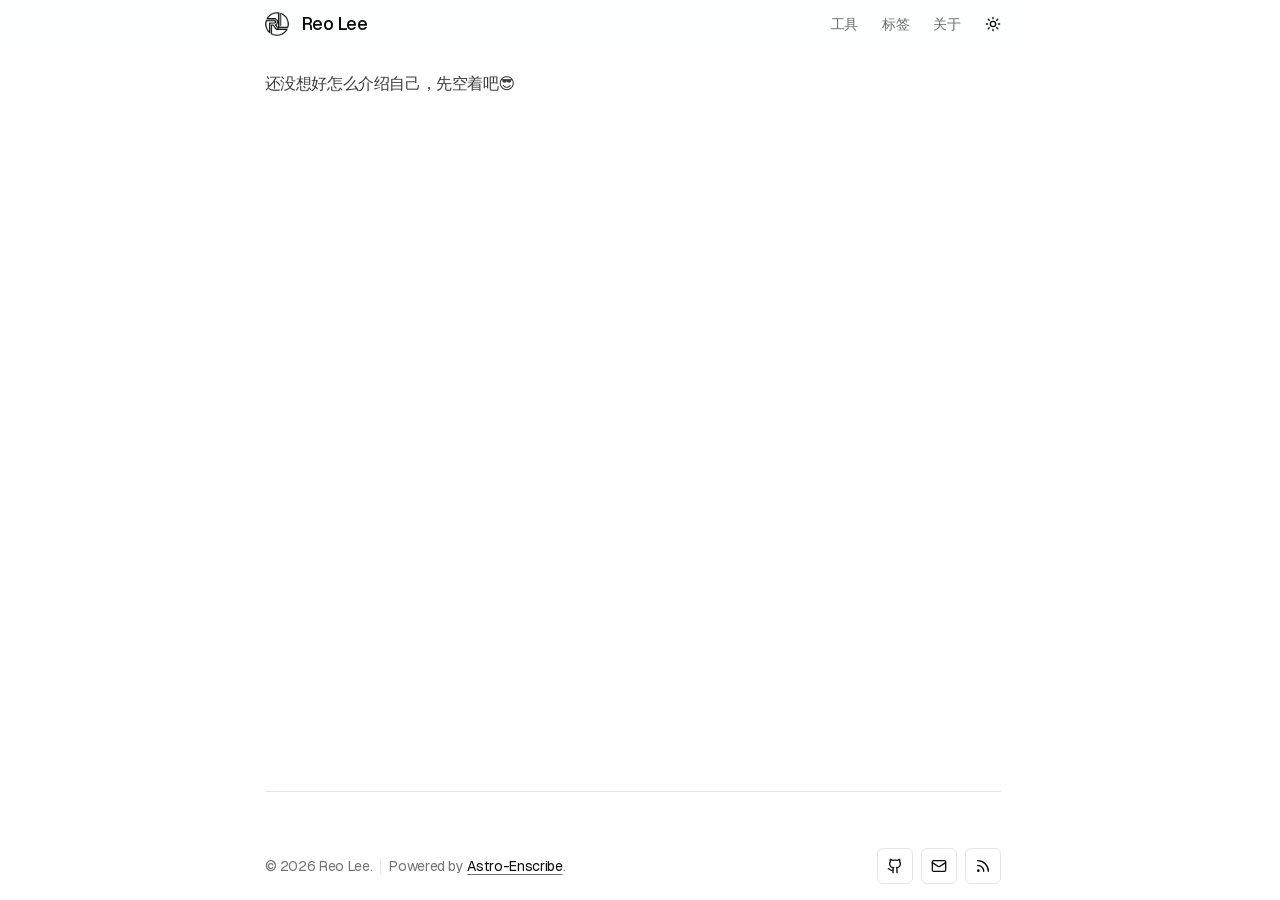
==== commit eea81c65: "Auto-deployed blog with GitHub Actions" ====
--- a/about/index.html
+++ b/about/index.html
@@ -1,4 +1,4 @@
-<!DOCTYPE html><html class="bg-background text-foreground scheme-light-dark" lang="zh-CN"> <head><meta charset="utf-8"><meta http-equiv="X-UA-Compatible" content="IE=edge"><meta name="viewport" content="width=device-width, initial-scale=1.0, user-scalable=yes"><meta name="generator" content="Astro v6.0.2"><meta name="HandheldFriendly" content="True"><meta name="mobile-web-app-capable" content="yes"><meta name="apple-mobile-web-app-capable" content="yes"><meta name="apple-mobile-web-app-status-bar-style" content="default"><meta name="format-detection" content="telephone=no,date=no,address=no,email=no,url=no"><meta name="theme-color" content="#121212" media="(prefers-color-scheme: dark)"><meta name="theme-color" content="#121212" media="(prefers-color-scheme: light)"><link rel="sitemap" href="/sitemap-index.xml"><link rel="manifest" href="/site.webmanifest"><link rel="alternate" type="application/rss+xml" title="Reo Lee" href="https://reolee.me/rss.xml"><!-- Prefer SVG favicons and provide a dark variant for dark OS/browser UI. --><link rel="icon" type="image/svg+xml" href="/favicon.svg" media="(prefers-color-scheme: light)"><link rel="icon" type="image/svg+xml" href="/favicon-dark.svg" media="(prefers-color-scheme: dark)"><link rel="icon" type="image/png" href="/favicon-96x96.png" sizes="96x96"><link rel="icon" type="image/x-icon" href="/favicon.ico"><link rel="shortcut icon" href="/favicon.ico"><meta name="apple-mobile-web-app-title" content="astro-erudite"><link rel="manifest" href="/site.webmanifest"><meta name="astro-view-transitions-enabled" content="true"><meta name="astro-view-transitions-fallback" content="animate"><script type="module" src="/_astro/ClientRouter.astro_astro_type_script_index_0_lang.DmQZLfuR.js"></script><title>关于 | Reo Lee</title><meta name="description" content="astro-erudite is a opinionated, unstyled blogging template—built with Astro, Tailwind, and shadcn/ui."><link rel="canonical" href="https://reolee.me"><meta property="og:title" content="关于"><meta property="og:description" content="astro-erudite is a opinionated, unstyled blogging template—built with Astro, Tailwind, and shadcn/ui."><meta property="og:image" content="https://reolee.me/static/1200x630.png"><meta property="og:image:alt" content="关于"><meta property="og:type" content="website"><meta property="og:locale" content="zh-CN"><meta property="og:site_name" content="Reo Lee"><meta property="og:url" content="https://reolee.me/about/"><meta name="twitter:title" content="关于"><meta name="twitter:description" content="astro-erudite is a opinionated, unstyled blogging template—built with Astro, Tailwind, and shadcn/ui."><meta name="twitter:image" content="https://reolee.me/static/1200x630.png"><meta name="twitter:image:alt" content="关于"><meta name="twitter:card" content="summary_large_image"><link rel="stylesheet" href="/_astro/layout.CjKQhST-.css"></head><body class="flex h-fit min-h-screen flex-col gap-y-6 font-sans"> <header data-auto-hide-header class="bg-background/50 sticky top-0 z-50 divide-y backdrop-blur-sm xl:divide-none transform-gpu translate-y-0 opacity-100 transition-[translate,opacity] duration-200 ease-in-out motion-reduce:transition-none"> <div> <div class="mx-auto flex max-w-3xl items-center justify-between gap-4 px-4 py-3"> <a href="/" target="_self" class="transition-colors duration-300 ease-in-out flex shrink-0 items-center justify-center gap-3">   <img src="/_astro/logo.Pc_-MsJj_ZeCMrT.svg" alt="Logo" loading="lazy" decoding="async" width="1966" height="1989" class="size-5 sm:size-6 dark:invert"> <span class="hidden h-full text-lg leading-none font-medium min-[400px]:block">Reo Lee</span>  </a> <div class="flex items-center gap-4"> <nav class="flex items-center gap-4 text-sm sm:gap-6"> <a href="/tags" target="_self" class="inline-block duration-300 ease-in-out text-foreground/60 hover:text-foreground capitalize transition-colors"> 标签 </a><a href="/about" target="_self" class="inline-block duration-300 ease-in-out text-foreground/60 hover:text-foreground capitalize transition-colors"> 关于 </a> </nav> <button data-slot="button" class="inline-flex items-center justify-center gap-2 whitespace-nowrap rounded-md text-sm font-medium transition-all disabled:pointer-events-none disabled:opacity-50 [&amp;_svg]:pointer-events-none [&amp;_svg:not([class*=&#x27;size-&#x27;])]:size-4 shrink-0 [&amp;_svg]:shrink-0 outline-none focus-visible:border-ring focus-visible:ring-ring/50 focus-visible:ring-[3px] aria-invalid:ring-destructive/20 dark:aria-invalid:ring-destructive/40 aria-invalid:border-destructive hover:bg-muted hover:text-foreground dark:hover:bg-muted/50 -my-2 -me-2 size-8" id="theme-toggle" title="切换主题"> <svg width="1em" height="1em" class="size-4 dark:hidden" data-icon="lucide:sun">   <symbol id="ai:lucide:sun" viewBox="0 0 24 24"><g fill="none" stroke="currentColor" stroke-linecap="round" stroke-linejoin="round" stroke-width="2"><circle cx="12" cy="12" r="4"/><path d="M12 2v2m0 16v2M4.93 4.93l1.41 1.41m11.32 11.32l1.41 1.41M2 12h2m16 0h2M6.34 17.66l-1.41 1.41M19.07 4.93l-1.41 1.41"/></g></symbol><use href="#ai:lucide:sun"></use>  </svg> <svg width="1em" height="1em" class="absolute hidden size-4 dark:block" data-icon="lucide:moon">   <symbol id="ai:lucide:moon" viewBox="0 0 24 24"><path fill="none" stroke="currentColor" stroke-linecap="round" stroke-linejoin="round" stroke-width="2" d="M20.985 12.486a9 9 0 1 1-9.473-9.472c.405-.022.617.46.402.803a6 6 0 0 0 8.268 8.268c.344-.215.825-.004.803.401"/></symbol><use href="#ai:lucide:moon"></use>  </svg> <span class="sr-only">切换主题</span> </button> <script data-astro-rerun>
+<!DOCTYPE html><html class="bg-background text-foreground scheme-light-dark" lang="zh-CN"> <head><meta charset="utf-8"><meta http-equiv="X-UA-Compatible" content="IE=edge"><meta name="viewport" content="width=device-width, initial-scale=1.0, user-scalable=yes"><meta name="generator" content="Astro v6.0.2"><meta name="HandheldFriendly" content="True"><meta name="mobile-web-app-capable" content="yes"><meta name="apple-mobile-web-app-capable" content="yes"><meta name="apple-mobile-web-app-status-bar-style" content="default"><meta name="format-detection" content="telephone=no,date=no,address=no,email=no,url=no"><meta name="theme-color" content="#121212" media="(prefers-color-scheme: dark)"><meta name="theme-color" content="#121212" media="(prefers-color-scheme: light)"><link rel="sitemap" href="/sitemap-index.xml"><link rel="manifest" href="/site.webmanifest"><link rel="alternate" type="application/rss+xml" title="Reo Lee" href="https://reolee.me/rss.xml"><!-- Prefer SVG favicons and provide a dark variant for dark OS/browser UI. --><link rel="icon" type="image/svg+xml" href="/favicon.svg" media="(prefers-color-scheme: light)"><link rel="icon" type="image/svg+xml" href="/favicon-dark.svg" media="(prefers-color-scheme: dark)"><link rel="icon" type="image/png" href="/favicon-96x96.png" sizes="96x96"><link rel="icon" type="image/x-icon" href="/favicon.ico"><link rel="shortcut icon" href="/favicon.ico"><meta name="apple-mobile-web-app-title" content="astro-erudite"><link rel="manifest" href="/site.webmanifest"><meta name="astro-view-transitions-enabled" content="true"><meta name="astro-view-transitions-fallback" content="animate"><script type="module" src="/_astro/ClientRouter.astro_astro_type_script_index_0_lang.DmQZLfuR.js"></script><title>关于 | Reo Lee</title><meta name="description" content="astro-erudite is a opinionated, unstyled blogging template—built with Astro, Tailwind, and shadcn/ui."><link rel="canonical" href="https://reolee.me"><meta property="og:title" content="关于"><meta property="og:description" content="astro-erudite is a opinionated, unstyled blogging template—built with Astro, Tailwind, and shadcn/ui."><meta property="og:image" content="https://reolee.me/static/1200x630.png"><meta property="og:image:alt" content="关于"><meta property="og:type" content="website"><meta property="og:locale" content="zh-CN"><meta property="og:site_name" content="Reo Lee"><meta property="og:url" content="https://reolee.me/about/"><meta name="twitter:title" content="关于"><meta name="twitter:description" content="astro-erudite is a opinionated, unstyled blogging template—built with Astro, Tailwind, and shadcn/ui."><meta name="twitter:image" content="https://reolee.me/static/1200x630.png"><meta name="twitter:image:alt" content="关于"><meta name="twitter:card" content="summary_large_image"><link rel="stylesheet" href="/_astro/layout.CK6YlOKS.css"></head><body class="flex h-fit min-h-screen flex-col gap-y-6 font-sans"> <header data-auto-hide-header class="bg-background/50 sticky top-0 z-50 divide-y backdrop-blur-sm xl:divide-none transform-gpu translate-y-0 opacity-100 transition-[translate,opacity] duration-200 ease-in-out motion-reduce:transition-none"> <div> <div class="mx-auto flex max-w-3xl items-center justify-between gap-4 px-4 py-3"> <a href="/" target="_self" class="transition-colors duration-300 ease-in-out flex shrink-0 items-center justify-center gap-3">   <img src="/_astro/logo.Pc_-MsJj_ZeCMrT.svg" alt="Logo" loading="lazy" decoding="async" width="1966" height="1989" class="size-5 sm:size-6 dark:invert"> <span class="hidden h-full text-lg leading-none font-medium min-[400px]:block">Reo Lee</span>  </a> <div class="flex items-center gap-4"> <nav class="flex items-center gap-4 text-sm sm:gap-6"> <a href="/tools" target="_self" class="inline-block duration-300 ease-in-out text-foreground/60 hover:text-foreground capitalize transition-colors"> 工具 </a><a href="/tags" target="_self" class="inline-block duration-300 ease-in-out text-foreground/60 hover:text-foreground capitalize transition-colors"> 标签 </a><a href="/about" target="_self" class="inline-block duration-300 ease-in-out text-foreground/60 hover:text-foreground capitalize transition-colors"> 关于 </a> </nav> <button data-slot="button" class="inline-flex items-center justify-center gap-2 whitespace-nowrap rounded-md text-sm font-medium transition-all disabled:pointer-events-none disabled:opacity-50 [&amp;_svg]:pointer-events-none [&amp;_svg:not([class*=&#x27;size-&#x27;])]:size-4 shrink-0 [&amp;_svg]:shrink-0 outline-none focus-visible:border-ring focus-visible:ring-ring/50 focus-visible:ring-[3px] aria-invalid:ring-destructive/20 dark:aria-invalid:ring-destructive/40 aria-invalid:border-destructive hover:bg-muted hover:text-foreground dark:hover:bg-muted/50 -my-2 -me-2 size-8" id="theme-toggle" title="切换主题"> <svg width="1em" height="1em" class="size-4 dark:hidden" data-icon="lucide:sun">   <symbol id="ai:lucide:sun" viewBox="0 0 24 24"><g fill="none" stroke="currentColor" stroke-linecap="round" stroke-linejoin="round" stroke-width="2"><circle cx="12" cy="12" r="4"/><path d="M12 2v2m0 16v2M4.93 4.93l1.41 1.41m11.32 11.32l1.41 1.41M2 12h2m16 0h2M6.34 17.66l-1.41 1.41M19.07 4.93l-1.41 1.41"/></g></symbol><use href="#ai:lucide:sun"></use>  </svg> <svg width="1em" height="1em" class="absolute hidden size-4 dark:block" data-icon="lucide:moon">   <symbol id="ai:lucide:moon" viewBox="0 0 24 24"><path fill="none" stroke="currentColor" stroke-linecap="round" stroke-linejoin="round" stroke-width="2" d="M20.985 12.486a9 9 0 1 1-9.473-9.472c.405-.022.617.46.402.803a6 6 0 0 0 8.268 8.268c.344-.215.825-.004.803.401"/></symbol><use href="#ai:lucide:moon"></use>  </svg> <span class="sr-only">切换主题</span> </button> <script data-astro-rerun>
   ;(() => {
     const theme = (() => {
       const stored = localStorage?.getItem('theme') ?? ''
--- a/_astro/layout.CK6YlOKS.css
+++ b/_astro/layout.CK6YlOKS.css
@@ -0,0 +1 @@
+@layer properties{@supports (((-webkit-hyphens:none)) and (not (margin-trim:inline))) or ((-moz-orient:inline) and (not (color:rgb(from red r g b)))){*,:before,:after,::backdrop{--tw-translate-x:0;--tw-translate-y:0;--tw-translate-z:0;--tw-rotate-x:initial;--tw-rotate-y:initial;--tw-rotate-z:initial;--tw-skew-x:initial;--tw-skew-y:initial;--tw-space-y-reverse:0;--tw-divide-y-reverse:0;--tw-border-style:solid;--tw-mask-linear:linear-gradient(#fff, #fff);--tw-mask-radial:linear-gradient(#fff, #fff);--tw-mask-conic:linear-gradient(#fff, #fff);--tw-mask-left:linear-gradient(#fff, #fff);--tw-mask-right:linear-gradient(#fff, #fff);--tw-mask-bottom:linear-gradient(#fff, #fff);--tw-mask-top:linear-gradient(#fff, #fff);--tw-mask-top-from-position:0%;--tw-mask-top-to-position:100%;--tw-mask-top-from-color:black;--tw-mask-top-to-color:transparent;--tw-mask-bottom-from-position:0%;--tw-mask-bottom-to-position:100%;--tw-mask-bottom-from-color:black;--tw-mask-bottom-to-color:transparent;--tw-leading:initial;--tw-font-weight:initial;--tw-outline-style:solid;--tw-backdrop-blur:initial;--tw-backdrop-brightness:initial;--tw-backdrop-contrast:initial;--tw-backdrop-grayscale:initial;--tw-backdrop-hue-rotate:initial;--tw-backdrop-invert:initial;--tw-backdrop-opacity:initial;--tw-backdrop-saturate:initial;--tw-backdrop-sepia:initial;--tw-duration:initial;--tw-ease:initial;--tw-shadow:0 0 #0000;--tw-shadow-color:initial;--tw-shadow-alpha:100%;--tw-inset-shadow:0 0 #0000;--tw-inset-shadow-color:initial;--tw-inset-shadow-alpha:100%;--tw-ring-color:initial;--tw-ring-shadow:0 0 #0000;--tw-inset-ring-color:initial;--tw-inset-ring-shadow:0 0 #0000;--tw-ring-inset:initial;--tw-ring-offset-width:0px;--tw-ring-offset-color:#fff;--tw-ring-offset-shadow:0 0 #0000;--tw-blur:initial;--tw-brightness:initial;--tw-contrast:initial;--tw-grayscale:initial;--tw-hue-rotate:initial;--tw-invert:initial;--tw-opacity:initial;--tw-saturate:initial;--tw-sepia:initial;--tw-drop-shadow:initial;--tw-drop-shadow-color:initial;--tw-drop-shadow-alpha:100%;--tw-drop-shadow-size:initial;--tw-tracking:initial}}}@layer theme{:root,:host{--font-sans:"SF-Pro-Rounded-Regular", "PingFangSC-Regular", "PingFang SC", Geist, ui-sans-serif, system-ui, sans-serif, "Apple Color Emoji", "Segoe UI Emoji", "Segoe UI Symbol", "Noto Color Emoji";--font-mono:"Consolas-Regular", "SFMono-Regular", "SF-Pro-Rounded-Regular", "Geist Mono", ui-monospace, SFMono-Regular, Menlo, Monaco, Consolas, "Liberation Mono", "Courier New", monospace;--color-red-300:oklch(80.8% .114 19.571);--color-red-500:oklch(63.7% .237 25.331);--color-red-700:oklch(50.5% .213 27.518);--color-red-950:oklch(25.8% .092 26.042);--color-orange-300:oklch(83.7% .128 66.29);--color-orange-600:oklch(64.6% .222 41.116);--color-orange-700:oklch(55.3% .195 38.402);--color-orange-950:oklch(26.6% .079 36.259);--color-amber-300:oklch(87.9% .169 91.605);--color-amber-500:oklch(76.9% .188 70.08);--color-amber-700:oklch(55.5% .163 48.998);--color-amber-950:oklch(27.9% .077 45.635);--color-yellow-300:oklch(90.5% .182 98.111);--color-yellow-500:oklch(79.5% .184 86.047);--color-yellow-700:oklch(55.4% .135 66.442);--color-yellow-950:oklch(28.6% .066 53.813);--color-lime-300:oklch(89.7% .196 126.665);--color-lime-500:oklch(76.8% .233 130.85);--color-lime-700:oklch(53.2% .157 131.589);--color-lime-950:oklch(27.4% .072 132.109);--color-green-300:oklch(87.1% .15 154.449);--color-green-500:oklch(72.3% .219 149.579);--color-green-700:oklch(52.7% .154 150.069);--color-green-950:oklch(26.6% .065 152.934);--color-emerald-300:oklch(84.5% .143 164.978);--color-emerald-500:oklch(69.6% .17 162.48);--color-emerald-600:oklch(59.6% .145 163.225);--color-emerald-700:oklch(50.8% .118 165.612);--color-emerald-950:oklch(26.2% .051 172.552);--color-teal-300:oklch(85.5% .138 181.071);--color-teal-500:oklch(70.4% .14 182.503);--color-teal-700:oklch(51.1% .096 186.391);--color-teal-950:oklch(27.7% .046 192.524);--color-cyan-300:oklch(86.5% .127 207.078);--color-cyan-500:oklch(71.5% .143 215.221);--color-cyan-700:oklch(52% .105 223.128);--color-cyan-950:oklch(30.2% .056 229.695);--color-sky-300:oklch(82.8% .111 230.318);--color-sky-400:oklch(74.6% .16 232.661);--color-sky-500:oklch(68.5% .169 237.323);--color-sky-700:oklch(50% .134 242.749);--color-sky-950:oklch(29.3% .066 243.157);--color-blue-300:oklch(80.9% .105 251.813);--color-blue-500:oklch(62.3% .214 259.815);--color-blue-600:oklch(54.6% .245 262.881);--color-blue-700:oklch(48.8% .243 264.376);--color-blue-950:oklch(28.2% .091 267.935);--color-indigo-300:oklch(78.5% .115 274.713);--color-indigo-500:oklch(58.5% .233 277.117);--color-indigo-700:oklch(45.7% .24 277.023);--color-indigo-950:oklch(25.7% .09 281.288);--color-violet-300:oklch(81.1% .111 293.571);--color-violet-600:oklch(54.1% .281 293.009);--color-violet-700:oklch(49.1% .27 292.581);--color-violet-950:oklch(28.3% .141 291.089);--color-purple-300:oklch(82.7% .119 306.383);--color-purple-500:oklch(62.7% .265 303.9);--color-purple-700:oklch(49.6% .265 301.924);--color-purple-950:oklch(29.1% .149 302.717);--color-pink-300:oklch(82.3% .12 346.018);--color-pink-500:oklch(65.6% .241 354.308);--color-pink-700:oklch(52.5% .223 3.958);--color-pink-950:oklch(28.4% .109 3.907);--color-slate-300:oklch(86.9% .022 252.894);--color-slate-400:oklch(70.4% .04 256.788);--color-slate-500:oklch(55.4% .046 257.417);--color-slate-700:oklch(37.2% .044 257.287);--color-slate-950:oklch(12.9% .042 264.695);--color-gray-300:oklch(87.2% .01 258.338);--color-gray-400:oklch(70.7% .022 261.325);--color-gray-500:oklch(55.1% .027 264.364);--color-gray-700:oklch(37.3% .034 259.733);--color-gray-950:oklch(13% .028 261.692);--color-stone-50:oklch(98.5% .001 106.423);--color-stone-900:oklch(21.6% .006 56.043);--color-white:#fff;--spacing:.25rem;--breakpoint-md:48rem;--container-3xs:16rem;--container-xs:20rem;--container-md:28rem;--container-3xl:48rem;--container-5xl:64rem;--text-xs:.75rem;--text-xs--line-height:calc(1 / .75);--text-sm:.875rem;--text-sm--line-height:calc(1.25 / .875);--text-base:1rem;--text-base--line-height: 1.5 ;--text-lg:1.125rem;--text-lg--line-height:calc(1.75 / 1.125);--text-3xl:1.875rem;--text-3xl--line-height: 1.2 ;--text-4xl:2.25rem;--text-4xl--line-height:calc(2.5 / 2.25);--font-weight-normal:400;--font-weight-medium:500;--tracking-tight:-.025em;--leading-tight:1.25;--radius-md:.375rem;--radius-lg:.5rem;--radius-xl:.75rem;--radius-2xl:1rem;--ease-in-out:cubic-bezier(.4, 0, .2, 1);--animate-spin:spin 1s linear infinite;--blur-sm:8px;--default-transition-duration:.15s;--default-transition-timing-function:cubic-bezier(.4, 0, .2, 1);--default-font-family:"SF-Pro-Rounded-Regular", "PingFangSC-Regular", "PingFang SC", Geist, ui-sans-serif, system-ui, sans-serif, "Apple Color Emoji", "Segoe UI Emoji", "Segoe UI Symbol", "Noto Color Emoji";--default-mono-font-family:"Consolas-Regular", "SFMono-Regular", "SF-Pro-Rounded-Regular", "Geist Mono", ui-monospace, SFMono-Regular, Menlo, Monaco, Consolas, "Liberation Mono", "Courier New", monospace}}@layer base{*,:after,:before,::backdrop{box-sizing:border-box;border:0 solid;margin:0;padding:0}::file-selector-button{box-sizing:border-box;border:0 solid;margin:0;padding:0}html,:host{-webkit-text-size-adjust:100%;tab-size:4;line-height:1.5;font-family:var(--default-font-family,ui-sans-serif, system-ui, sans-serif, "Apple Color Emoji", "Segoe UI Emoji", "Segoe UI Symbol", "Noto Color Emoji");font-feature-settings:var(--default-font-feature-settings,normal);font-variation-settings:var(--default-font-variation-settings,normal);-webkit-tap-highlight-color:transparent}hr{height:0;color:inherit;border-top-width:1px}abbr:where([title]){-webkit-text-decoration:underline dotted;text-decoration:underline dotted}h1,h2,h3,h4,h5,h6{font-size:inherit;font-weight:inherit}a{color:inherit;-webkit-text-decoration:inherit;text-decoration:inherit}b,strong{font-weight:bolder}code,kbd,samp,pre{font-family:var(--default-mono-font-family,ui-monospace, SFMono-Regular, Menlo, Monaco, Consolas, "Liberation Mono", "Courier New", monospace);font-feature-settings:var(--default-mono-font-feature-settings,normal);font-variation-settings:var(--default-mono-font-variation-settings,normal);font-size:1em}small{font-size:80%}sub,sup{vertical-align:baseline;font-size:75%;line-height:0;position:relative}sub{bottom:-.25em}sup{top:-.5em}table{text-indent:0;border-color:inherit;border-collapse:collapse}:-moz-focusring{outline:auto}progress{vertical-align:baseline}summary{display:list-item}ol,ul,menu{list-style:none}img,svg,video,canvas,audio,iframe,embed,object{vertical-align:middle;display:block}img,video{max-width:100%;height:auto}button,input,select,optgroup,textarea{font:inherit;font-feature-settings:inherit;font-variation-settings:inherit;letter-spacing:inherit;color:inherit;opacity:1;background-color:#0000;border-radius:0}::file-selector-button{font:inherit;font-feature-settings:inherit;font-variation-settings:inherit;letter-spacing:inherit;color:inherit;opacity:1;background-color:#0000;border-radius:0}:where(select:is([multiple],[size])) optgroup{font-weight:bolder}:where(select:is([multiple],[size])) optgroup option{padding-inline-start:20px}::file-selector-button{margin-inline-end:4px}::placeholder{opacity:1}@supports (not ((-webkit-appearance:-apple-pay-button))) or (contain-intrinsic-size:1px){::placeholder{color:currentColor}@supports (color:color-mix(in lab,red,red)){::placeholder{color:color-mix(in oklab,currentcolor 50%,transparent)}}}textarea{resize:vertical}::-webkit-search-decoration{-webkit-appearance:none}::-webkit-date-and-time-value{min-height:1lh;text-align:inherit}::-webkit-datetime-edit{display:inline-flex}::-webkit-datetime-edit-fields-wrapper{padding:0}::-webkit-datetime-edit{padding-block:0}::-webkit-datetime-edit-year-field{padding-block:0}::-webkit-datetime-edit-month-field{padding-block:0}::-webkit-datetime-edit-day-field{padding-block:0}::-webkit-datetime-edit-hour-field{padding-block:0}::-webkit-datetime-edit-minute-field{padding-block:0}::-webkit-datetime-edit-second-field{padding-block:0}::-webkit-datetime-edit-millisecond-field{padding-block:0}::-webkit-datetime-edit-meridiem-field{padding-block:0}::-webkit-calendar-picker-indicator{line-height:1}:-moz-ui-invalid{box-shadow:none}button,input:where([type=button],[type=reset],[type=submit]){appearance:button}::file-selector-button{appearance:button}::-webkit-inner-spin-button{height:auto}::-webkit-outer-spin-button{height:auto}[hidden]:where(:not([hidden=until-found])){display:none!important}*,:after,:before,::backdrop{border-color:var(--border);--tw-tracking:var(--tracking-tight);letter-spacing:var(--tracking-tight);outline-color:var(--ring)}::file-selector-button{border-color:var(--border);--tw-tracking:var(--tracking-tight);letter-spacing:var(--tracking-tight);outline-color:var(--ring)}@supports (color:color-mix(in lab,red,red)){::file-selector-button{outline-color:color-mix(in oklab,var(--ring) 50%,transparent)}*,:after,:before,::backdrop{outline-color:color-mix(in oklab,var(--ring) 50%,transparent)}}}@layer components;@layer utilities{.pointer-events-none{pointer-events:none}.collapse{visibility:collapse}.visible{visibility:visible}.sr-only{clip-path:inset(50%);white-space:nowrap;border-width:0;width:1px;height:1px;margin:-1px;padding:0;position:absolute;overflow:hidden}.absolute{position:absolute}.fixed{position:fixed}.relative{position:relative}.static{position:static}.sticky{position:sticky}.start{inset-inline-start:var(--spacing)}.end{inset-inline-end:var(--spacing)}.top-0{top:calc(var(--spacing) * 0)}.top-20{top:calc(var(--spacing) * 20)}.right-8{right:calc(var(--spacing) * 8)}.bottom-8{bottom:calc(var(--spacing) * 8)}.z-10{z-index:10}.z-50{z-index:50}.col-span-full{grid-column:1/-1}.col-start-1{grid-column-start:1}.col-start-2{grid-column-start:2}.col-start-3{grid-column-start:3}.row-span-1{grid-row:span 1/span 1}.container{width:100%}@media(min-width:40rem){.container{max-width:40rem}}@media(min-width:48rem){.container{max-width:48rem}}@media(min-width:64rem){.container{max-width:64rem}}@media(min-width:80rem){.container{max-width:80rem}}@media(min-width:96rem){.container{max-width:96rem}}.mx-auto{margin-inline:auto}.-my-2{margin-block:calc(var(--spacing) * -2)}.my-6{margin-block:calc(var(--spacing) * 6)}.-me-2{margin-inline-end:calc(var(--spacing) * -2)}.mt-0{margin-top:calc(var(--spacing) * 0)}.mt-2{margin-top:calc(var(--spacing) * 2)}.mt-4{margin-top:calc(var(--spacing) * 4)}.mt-6{margin-top:calc(var(--spacing) * 6)}.mt-20{margin-top:calc(var(--spacing) * 20)}.mt-auto{margin-top:auto}.mr-2{margin-right:calc(var(--spacing) * 2)}.mr-8{margin-right:calc(var(--spacing) * 8)}.mr-auto{margin-right:auto}.mb-1{margin-bottom:calc(var(--spacing) * 1)}.mb-2{margin-bottom:calc(var(--spacing) * 2)}.mb-4{margin-bottom:calc(var(--spacing) * 4)}.mb-8{margin-bottom:calc(var(--spacing) * 8)}.ml-1\.5{margin-left:calc(var(--spacing) * 1.5)}.ml-2{margin-left:calc(var(--spacing) * 2)}.ml-4{margin-left:calc(var(--spacing) * 4)}.ml-8{margin-left:calc(var(--spacing) * 8)}.ml-12{margin-left:calc(var(--spacing) * 12)}.ml-16{margin-left:calc(var(--spacing) * 16)}.ml-auto{margin-left:auto}.line-clamp-2{-webkit-line-clamp:2;-webkit-box-orient:vertical;display:-webkit-box;overflow:hidden}.block{display:block}.contents{display:contents}.flex{display:flex}.grid{display:grid}.hidden{display:none}.inline{display:inline}.inline-block{display:inline-block}.inline-flex{display:inline-flex}.table{display:table}.aspect-square{aspect-ratio:1}.size-3{width:calc(var(--spacing) * 3);height:calc(var(--spacing) * 3)}.size-4{width:calc(var(--spacing) * 4);height:calc(var(--spacing) * 4)}.size-5{width:calc(var(--spacing) * 5);height:calc(var(--spacing) * 5)}.size-8{width:calc(var(--spacing) * 8);height:calc(var(--spacing) * 8)}.size-9{width:calc(var(--spacing) * 9);height:calc(var(--spacing) * 9)}.size-full{width:100%;height:100%}.h-2\.5{height:calc(var(--spacing) * 2.5)}.h-4{height:calc(var(--spacing) * 4)}.h-4\!{height:calc(var(--spacing) * 4)!important}.h-8{height:calc(var(--spacing) * 8)}.h-9{height:calc(var(--spacing) * 9)}.h-10{height:calc(var(--spacing) * 10)}.h-11{height:calc(var(--spacing) * 11)}.h-fit{height:fit-content}.h-full{height:100%}.h-px{height:1px}.max-h-\[30vh\]{max-height:30vh}.max-h-\[calc\(100vh-5rem\)\]{max-height:calc(100vh - 5rem)}.max-h-\[calc\(100vh-8rem\)\]{max-height:calc(100vh - 8rem)}.min-h-\[16rem\]{min-height:16rem}.min-h-\[18rem\]{min-height:18rem}.min-h-\[calc\(100vh-18rem\)\]{min-height:calc(100vh - 18rem)}.min-h-screen{min-height:100vh}.w-2\.5{width:calc(var(--spacing) * 2.5)}.w-4{width:calc(var(--spacing) * 4)}.w-64{width:calc(var(--spacing) * 64)}.w-fit{width:fit-content}.w-full{width:100%}.max-w-3xl{max-width:var(--container-3xl)}.max-w-3xs{max-width:var(--container-3xs)}.max-w-5xl{max-width:var(--container-5xl)}.max-w-md{max-width:var(--container-md)}.max-w-none{max-width:none}.max-w-xs{max-width:var(--container-xs)}.min-w-0{min-width:calc(var(--spacing) * 0)}.min-w-fit{min-width:fit-content}.min-w-full{min-width:100%}.min-w-max{min-width:max-content}.flex-1{flex:1}.flex-shrink-0,.shrink-0{flex-shrink:0}.flex-grow,.grow{flex-grow:1}.-translate-y-full{--tw-translate-y:-100%;translate:var(--tw-translate-x) var(--tw-translate-y)}.translate-y-0{--tw-translate-y:calc(var(--spacing) * 0);translate:var(--tw-translate-x) var(--tw-translate-y)}.transform{transform:var(--tw-rotate-x,) var(--tw-rotate-y,) var(--tw-rotate-z,) var(--tw-skew-x,) var(--tw-skew-y,)}.transform-gpu{transform:translateZ(0) var(--tw-rotate-x,) var(--tw-rotate-y,) var(--tw-rotate-z,) var(--tw-skew-x,) var(--tw-skew-y,)}.animate-spin{animation:var(--animate-spin)}.cursor-not-allowed{cursor:not-allowed}.cursor-pointer{cursor:pointer}.\[touch-action\:pan-x\]{touch-action:pan-x}.touch-none{touch-action:none}.resize{resize:both}.scroll-mt-31{scroll-margin-top:calc(var(--spacing) * 31)}.list-none{list-style-type:none}.grid-cols-1{grid-template-columns:repeat(1,minmax(0,1fr))}.grid-cols-\[minmax\(0px\,1fr\)_min\(calc\(var\(--breakpoint-md\)-2rem\)\,100\%\)_minmax\(0px\,1fr\)\]{grid-template-columns:minmax(0px,1fr) min(calc(var(--breakpoint-md) - 2rem),100%) minmax(0px,1fr)}.flex-col{flex-direction:column}.flex-row{flex-direction:row}.flex-wrap{flex-wrap:wrap}.items-center{align-items:center}.items-end{align-items:flex-end}.items-start{align-items:flex-start}.justify-between{justify-content:space-between}.justify-center{justify-content:center}.justify-end{justify-content:flex-end}.justify-start{justify-content:flex-start}.\!gap-0{gap:calc(var(--spacing) * 0)!important}.gap-0{gap:calc(var(--spacing) * 0)}.gap-1{gap:calc(var(--spacing) * 1)}.gap-1\.5{gap:calc(var(--spacing) * 1.5)}.gap-2{gap:calc(var(--spacing) * 2)}.gap-3{gap:calc(var(--spacing) * 3)}.gap-4{gap:calc(var(--spacing) * 4)}.gap-5{gap:calc(var(--spacing) * 5)}.gap-6{gap:calc(var(--spacing) * 6)}:where(.space-y-1>:not(:last-child)){--tw-space-y-reverse:0;margin-block-start:calc(calc(var(--spacing) * 1) * var(--tw-space-y-reverse));margin-block-end:calc(calc(var(--spacing) * 1) * calc(1 - var(--tw-space-y-reverse)))}:where(.space-y-6>:not(:last-child)){--tw-space-y-reverse:0;margin-block-start:calc(calc(var(--spacing) * 6) * var(--tw-space-y-reverse));margin-block-end:calc(calc(var(--spacing) * 6) * calc(1 - var(--tw-space-y-reverse)))}.gap-x-1\.5{column-gap:calc(var(--spacing) * 1.5)}.gap-x-2{column-gap:calc(var(--spacing) * 2)}.gap-y-1{row-gap:calc(var(--spacing) * 1)}.gap-y-2{row-gap:calc(var(--spacing) * 2)}.gap-y-4{row-gap:calc(var(--spacing) * 4)}.gap-y-6{row-gap:calc(var(--spacing) * 6)}.gap-y-8{row-gap:calc(var(--spacing) * 8)}:where(.divide-y>:not(:last-child)){--tw-divide-y-reverse:0;border-bottom-style:var(--tw-border-style);border-top-style:var(--tw-border-style);border-top-width:calc(1px * var(--tw-divide-y-reverse));border-bottom-width:calc(1px * calc(1 - var(--tw-divide-y-reverse)))}.truncate{text-overflow:ellipsis;white-space:nowrap;overflow:hidden}.overflow-hidden{overflow:hidden}.overflow-x-auto{overflow-x:auto}.overflow-y-auto{overflow-y:auto}.rounded{border-radius:.25rem}.rounded-2xl{border-radius:var(--radius-2xl)}.rounded-\[inherit\]{border-radius:inherit}.rounded-full{border-radius:3.40282e38px}.rounded-lg{border-radius:var(--radius-lg)}.rounded-md{border-radius:var(--radius-md)}.rounded-xl{border-radius:var(--radius-xl)}.border{border-style:var(--tw-border-style);border-width:1px}.border-t{border-top-style:var(--tw-border-style);border-top-width:1px}.border-b{border-bottom-style:var(--tw-border-style);border-bottom-width:1px}.border-l{border-left-style:var(--tw-border-style);border-left-width:1px}.border-l-4{border-left-style:var(--tw-border-style);border-left-width:4px}.border-amber-500{border-color:var(--color-amber-500)}.border-blue-300{border-color:var(--color-blue-300)}.border-blue-500{border-color:var(--color-blue-500)}.border-cyan-500{border-color:var(--color-cyan-500)}.border-emerald-500{border-color:var(--color-emerald-500)}.border-emerald-600{border-color:var(--color-emerald-600)}.border-gray-400{border-color:var(--color-gray-400)}.border-gray-500{border-color:var(--color-gray-500)}.border-green-500{border-color:var(--color-green-500)}.border-indigo-500{border-color:var(--color-indigo-500)}.border-lime-500{border-color:var(--color-lime-500)}.border-orange-600{border-color:var(--color-orange-600)}.border-pink-500{border-color:var(--color-pink-500)}.border-purple-500{border-color:var(--color-purple-500)}.border-red-500{border-color:var(--color-red-500)}.border-sky-400{border-color:var(--color-sky-400)}.border-sky-500{border-color:var(--color-sky-500)}.border-slate-400{border-color:var(--color-slate-400)}.border-slate-500{border-color:var(--color-slate-500)}.border-teal-500{border-color:var(--color-teal-500)}.border-transparent{border-color:#0000}.border-violet-600{border-color:var(--color-violet-600)}.border-yellow-500{border-color:var(--color-yellow-500)}.border-t-transparent{border-top-color:#0000}.border-l-transparent{border-left-color:#0000}.bg-background,.bg-background\/50{background-color:var(--background)}@supports (color:color-mix(in lab,red,red)){.bg-background\/50{background-color:color-mix(in oklab,var(--background) 50%,transparent)}}.bg-background\/80{background-color:var(--background)}@supports (color:color-mix(in lab,red,red)){.bg-background\/80{background-color:color-mix(in oklab,var(--background) 80%,transparent)}}.bg-border{background-color:var(--border)}.bg-destructive{background-color:var(--destructive)}.bg-muted,.bg-muted\/20{background-color:var(--muted)}@supports (color:color-mix(in lab,red,red)){.bg-muted\/20{background-color:color-mix(in oklab,var(--muted) 20%,transparent)}}.bg-muted\/50{background-color:var(--muted)}@supports (color:color-mix(in lab,red,red)){.bg-muted\/50{background-color:color-mix(in oklab,var(--muted) 50%,transparent)}}.bg-primary{background-color:var(--primary)}.bg-stone-50{background-color:var(--color-stone-50)}.mask-t-from-80\%{-webkit-mask-image:var(--tw-mask-linear),var(--tw-mask-radial),var(--tw-mask-conic);mask-image:var(--tw-mask-linear),var(--tw-mask-radial),var(--tw-mask-conic);--tw-mask-linear:var(--tw-mask-left), var(--tw-mask-right), var(--tw-mask-bottom), var(--tw-mask-top);--tw-mask-top:linear-gradient(to top, var(--tw-mask-top-from-color) var(--tw-mask-top-from-position), var(--tw-mask-top-to-color) var(--tw-mask-top-to-position));--tw-mask-top-from-position:80%;-webkit-mask-composite:source-in;mask-composite:intersect}.mask-t-from-90\%{-webkit-mask-image:var(--tw-mask-linear),var(--tw-mask-radial),var(--tw-mask-conic);mask-image:var(--tw-mask-linear),var(--tw-mask-radial),var(--tw-mask-conic);--tw-mask-linear:var(--tw-mask-left), var(--tw-mask-right), var(--tw-mask-bottom), var(--tw-mask-top);--tw-mask-top:linear-gradient(to top, var(--tw-mask-top-from-color) var(--tw-mask-top-from-position), var(--tw-mask-top-to-color) var(--tw-mask-top-to-position));--tw-mask-top-from-position:90%;-webkit-mask-composite:source-in;mask-composite:intersect}.mask-b-from-80\%{-webkit-mask-image:var(--tw-mask-linear),var(--tw-mask-radial),var(--tw-mask-conic);mask-image:var(--tw-mask-linear),var(--tw-mask-radial),var(--tw-mask-conic);--tw-mask-linear:var(--tw-mask-left), var(--tw-mask-right), var(--tw-mask-bottom), var(--tw-mask-top);--tw-mask-bottom:linear-gradient(to bottom, var(--tw-mask-bottom-from-color) var(--tw-mask-bottom-from-position), var(--tw-mask-bottom-to-color) var(--tw-mask-bottom-to-position));--tw-mask-bottom-from-position:80%;-webkit-mask-composite:source-in;mask-composite:intersect}.mask-b-from-90\%{-webkit-mask-image:var(--tw-mask-linear),var(--tw-mask-radial),var(--tw-mask-conic);mask-image:var(--tw-mask-linear),var(--tw-mask-radial),var(--tw-mask-conic);--tw-mask-linear:var(--tw-mask-left), var(--tw-mask-right), var(--tw-mask-bottom), var(--tw-mask-top);--tw-mask-bottom:linear-gradient(to bottom, var(--tw-mask-bottom-from-color) var(--tw-mask-bottom-from-position), var(--tw-mask-bottom-to-color) var(--tw-mask-bottom-to-position));--tw-mask-bottom-from-position:90%;-webkit-mask-composite:source-in;mask-composite:intersect}.object-cover{object-fit:cover}.p-2{padding:calc(var(--spacing) * 2)}.p-4{padding:calc(var(--spacing) * 4)}.p-5{padding:calc(var(--spacing) * 5)}.p-px{padding:1px}.px-1\.5{padding-inline:calc(var(--spacing) * 1.5)}.px-2{padding-inline:calc(var(--spacing) * 2)}.px-2\.5{padding-inline:calc(var(--spacing) * 2.5)}.px-3{padding-inline:calc(var(--spacing) * 3)}.px-4{padding-inline:calc(var(--spacing) * 4)}.px-6{padding-inline:calc(var(--spacing) * 6)}.py-0\.5{padding-block:calc(var(--spacing) * .5)}.py-1{padding-block:calc(var(--spacing) * 1)}.py-1\.5{padding-block:calc(var(--spacing) * 1.5)}.py-2{padding-block:calc(var(--spacing) * 2)}.py-2\.5{padding-block:calc(var(--spacing) * 2.5)}.py-3{padding-block:calc(var(--spacing) * 3)}.pt-8{padding-top:calc(var(--spacing) * 8)}.pr-3{padding-right:calc(var(--spacing) * 3)}.pb-4{padding-bottom:calc(var(--spacing) * 4)}.pl-2{padding-left:calc(var(--spacing) * 2)}.text-center{text-align:center}.text-left{text-align:left}.text-right{text-align:right}.font-mono{font-family:Consolas-Regular,SFMono-Regular,SF-Pro-Rounded-Regular,Geist Mono,ui-monospace,Menlo,Monaco,Consolas,Liberation Mono,Courier New,monospace}.font-sans{font-family:SF-Pro-Rounded-Regular,PingFangSC-Regular,PingFang SC,Geist,ui-sans-serif,system-ui,sans-serif,Apple Color Emoji,Segoe UI Emoji,Segoe UI Symbol,Noto Color Emoji}.text-3xl{font-size:var(--text-3xl);line-height:var(--tw-leading,var(--text-3xl--line-height))}.text-lg{font-size:var(--text-lg);line-height:var(--tw-leading,var(--text-lg--line-height))}.text-sm{font-size:var(--text-sm);line-height:var(--tw-leading,var(--text-sm--line-height))}.text-xs{font-size:var(--text-xs);line-height:var(--tw-leading,var(--text-xs--line-height))}.leading-none{--tw-leading:1;line-height:1}.leading-tight{--tw-leading:var(--leading-tight);line-height:var(--leading-tight)}.font-medium{--tw-font-weight:var(--font-weight-medium);font-weight:var(--font-weight-medium)}.font-normal{--tw-font-weight:var(--font-weight-normal);font-weight:var(--font-weight-normal)}.text-balance{text-wrap:balance}.text-pretty{text-wrap:pretty}.text-wrap{text-wrap:wrap}.break-words{overflow-wrap:break-word}.text-ellipsis{text-overflow:ellipsis}.whitespace-nowrap{white-space:nowrap}.text-amber-700{color:var(--color-amber-700)}.text-blue-600{color:var(--color-blue-600)}.text-blue-700{color:var(--color-blue-700)}.text-cyan-700{color:var(--color-cyan-700)}.text-emerald-700{color:var(--color-emerald-700)}.text-foreground,.text-foreground\/30{color:var(--foreground)}@supports (color:color-mix(in lab,red,red)){.text-foreground\/30{color:color-mix(in oklab,var(--foreground) 30%,transparent)}}.text-foreground\/40{color:var(--foreground)}@supports (color:color-mix(in lab,red,red)){.text-foreground\/40{color:color-mix(in oklab,var(--foreground) 40%,transparent)}}.text-foreground\/60{color:var(--foreground)}@supports (color:color-mix(in lab,red,red)){.text-foreground\/60{color:color-mix(in oklab,var(--foreground) 60%,transparent)}}.text-foreground\/90{color:var(--foreground)}@supports (color:color-mix(in lab,red,red)){.text-foreground\/90{color:color-mix(in oklab,var(--foreground) 90%,transparent)}}.text-gray-700{color:var(--color-gray-700)}.text-green-700{color:var(--color-green-700)}.text-indigo-700{color:var(--color-indigo-700)}.text-lime-700{color:var(--color-lime-700)}.text-muted-foreground,.text-muted-foreground\/70{color:var(--muted-foreground)}@supports (color:color-mix(in lab,red,red)){.text-muted-foreground\/70{color:color-mix(in oklab,var(--muted-foreground) 70%,transparent)}}.text-muted-foreground\/80{color:var(--muted-foreground)}@supports (color:color-mix(in lab,red,red)){.text-muted-foreground\/80{color:color-mix(in oklab,var(--muted-foreground) 80%,transparent)}}.text-orange-700{color:var(--color-orange-700)}.text-pink-700{color:var(--color-pink-700)}.text-primary{color:var(--primary)}.text-primary-foreground{color:var(--primary-foreground)}.text-primary\/20{color:var(--primary)}@supports (color:color-mix(in lab,red,red)){.text-primary\/20{color:color-mix(in oklab,var(--primary) 20%,transparent)}}.text-purple-700{color:var(--color-purple-700)}.text-red-700{color:var(--color-red-700)}.text-sky-700{color:var(--color-sky-700)}.text-slate-700{color:var(--color-slate-700)}.text-stone-900{color:var(--color-stone-900)}.text-teal-700{color:var(--color-teal-700)}.text-violet-700{color:var(--color-violet-700)}.text-white{color:var(--color-white)}.text-yellow-700{color:var(--color-yellow-700)}.capitalize{text-transform:capitalize}.italic{font-style:italic}.underline{text-decoration-line:underline}.decoration-muted-foreground{-webkit-text-decoration-color:var(--muted-foreground);text-decoration-color:var(--muted-foreground)}.decoration-transparent{text-decoration-color:#0000}.underline-offset-4{text-underline-offset:4px}.underline-offset-\[3px\]{text-underline-offset:3px}.scheme-light-dark{color-scheme:light dark}.opacity-0{opacity:0}.opacity-50{opacity:.5}.opacity-60{opacity:.6}.opacity-70{opacity:.7}.opacity-100{opacity:1}.ring-ring\/10{--tw-ring-color:var(--ring)}@supports (color:color-mix(in lab,red,red)){.ring-ring\/10{--tw-ring-color:color-mix(in oklab, var(--ring) 10%, transparent)}}.ring-offset-background{--tw-ring-offset-color:var(--background)}.outline{outline-style:var(--tw-outline-style);outline-width:1px}.outline-ring\/50{outline-color:var(--ring)}@supports (color:color-mix(in lab,red,red)){.outline-ring\/50{outline-color:color-mix(in oklab,var(--ring) 50%,transparent)}}.backdrop-blur-sm{--tw-backdrop-blur:blur(var(--blur-sm));-webkit-backdrop-filter:var(--tw-backdrop-blur,) var(--tw-backdrop-brightness,) var(--tw-backdrop-contrast,) var(--tw-backdrop-grayscale,) var(--tw-backdrop-hue-rotate,) var(--tw-backdrop-invert,) var(--tw-backdrop-opacity,) var(--tw-backdrop-saturate,) var(--tw-backdrop-sepia,);backdrop-filter:var(--tw-backdrop-blur,) var(--tw-backdrop-brightness,) var(--tw-backdrop-contrast,) var(--tw-backdrop-grayscale,) var(--tw-backdrop-hue-rotate,) var(--tw-backdrop-invert,) var(--tw-backdrop-opacity,) var(--tw-backdrop-saturate,) var(--tw-backdrop-sepia,)}.backdrop-filter{-webkit-backdrop-filter:var(--tw-backdrop-blur,) var(--tw-backdrop-brightness,) var(--tw-backdrop-contrast,) var(--tw-backdrop-grayscale,) var(--tw-backdrop-hue-rotate,) var(--tw-backdrop-invert,) var(--tw-backdrop-opacity,) var(--tw-backdrop-saturate,) var(--tw-backdrop-sepia,);backdrop-filter:var(--tw-backdrop-blur,) var(--tw-backdrop-brightness,) var(--tw-backdrop-contrast,) var(--tw-backdrop-grayscale,) var(--tw-backdrop-hue-rotate,) var(--tw-backdrop-invert,) var(--tw-backdrop-opacity,) var(--tw-backdrop-saturate,) var(--tw-backdrop-sepia,)}.transition{transition-property:color,background-color,border-color,outline-color,text-decoration-color,fill,stroke,--tw-gradient-from,--tw-gradient-via,--tw-gradient-to,opacity,box-shadow,transform,translate,scale,rotate,filter,-webkit-backdrop-filter,backdrop-filter,display,content-visibility,overlay,pointer-events;transition-timing-function:var(--tw-ease,var(--default-transition-timing-function));transition-duration:var(--tw-duration,var(--default-transition-duration))}.transition-\[color\,box-shadow\]{transition-property:color,box-shadow;transition-timing-function:var(--tw-ease,var(--default-transition-timing-function));transition-duration:var(--tw-duration,var(--default-transition-duration))}.transition-\[translate\,opacity\]{transition-property:translate,opacity;transition-timing-function:var(--tw-ease,var(--default-transition-timing-function));transition-duration:var(--tw-duration,var(--default-transition-duration))}.transition-all{transition-property:all;transition-timing-function:var(--tw-ease,var(--default-transition-timing-function));transition-duration:var(--tw-duration,var(--default-transition-duration))}.transition-colors{transition-property:color,background-color,border-color,outline-color,text-decoration-color,fill,stroke,--tw-gradient-from,--tw-gradient-via,--tw-gradient-to;transition-timing-function:var(--tw-ease,var(--default-transition-timing-function));transition-duration:var(--tw-duration,var(--default-transition-duration))}.transition-transform{transition-property:transform,translate,scale,rotate;transition-timing-function:var(--tw-ease,var(--default-transition-timing-function));transition-duration:var(--tw-duration,var(--default-transition-duration))}.duration-200{--tw-duration:.2s;transition-duration:.2s}.duration-300{--tw-duration:.3s;transition-duration:.3s}.ease-in-out{--tw-ease:var(--ease-in-out);transition-timing-function:var(--ease-in-out)}.outline-none{--tw-outline-style:none;outline-style:none}.select-none{-webkit-user-select:none;user-select:none}.\[-webkit-overflow-scrolling\:touch\]{-webkit-overflow-scrolling:touch}.group-open\:rotate-180:is(:where(.group):is([open],:popover-open,:open) *){rotate:180deg}@media(hover:hover){.group-hover\:-translate-x-1:is(:where(.group):hover *){--tw-translate-x:calc(var(--spacing) * -1);translate:var(--tw-translate-x) var(--tw-translate-y)}.group-hover\:translate-x-1:is(:where(.group):hover *){--tw-translate-x:calc(var(--spacing) * 1);translate:var(--tw-translate-x) var(--tw-translate-y)}.group-hover\:-translate-y-0\.5:is(:where(.group):hover *){--tw-translate-y:calc(var(--spacing) * -.5);translate:var(--tw-translate-x) var(--tw-translate-y)}.group-hover\:-translate-y-1:is(:where(.group):hover *){--tw-translate-y:calc(var(--spacing) * -1);translate:var(--tw-translate-x) var(--tw-translate-y)}}.marker\:text-foreground\/30 ::marker{color:var(--foreground)}@supports (color:color-mix(in lab,red,red)){.marker\:text-foreground\/30 ::marker{color:color-mix(in oklab,var(--foreground) 30%,transparent)}}.marker\:text-foreground\/30::marker{color:var(--foreground)}@supports (color:color-mix(in lab,red,red)){.marker\:text-foreground\/30::marker{color:color-mix(in oklab,var(--foreground) 30%,transparent)}}.marker\:text-foreground\/30 ::-webkit-details-marker{color:var(--foreground)}@supports (color:color-mix(in lab,red,red)){.marker\:text-foreground\/30 ::-webkit-details-marker{color:color-mix(in oklab,var(--foreground) 30%,transparent)}}.marker\:text-foreground\/30::-webkit-details-marker{color:var(--foreground)}@supports (color:color-mix(in lab,red,red)){.marker\:text-foreground\/30::-webkit-details-marker{color:color-mix(in oklab,var(--foreground) 30%,transparent)}}.placeholder\:text-muted-foreground::placeholder{color:var(--muted-foreground)}@media(hover:hover){.hover\:bg-destructive\/90:hover{background-color:var(--destructive)}@supports (color:color-mix(in lab,red,red)){.hover\:bg-destructive\/90:hover{background-color:color-mix(in oklab,var(--destructive) 90%,transparent)}}.hover\:bg-muted:hover,.hover\:bg-muted\/50:hover{background-color:var(--muted)}@supports (color:color-mix(in lab,red,red)){.hover\:bg-muted\/50:hover{background-color:color-mix(in oklab,var(--muted) 50%,transparent)}}.hover\:bg-muted\/60:hover{background-color:var(--muted)}@supports (color:color-mix(in lab,red,red)){.hover\:bg-muted\/60:hover{background-color:color-mix(in oklab,var(--muted) 60%,transparent)}}.hover\:bg-muted\/80:hover{background-color:var(--muted)}@supports (color:color-mix(in lab,red,red)){.hover\:bg-muted\/80:hover{background-color:color-mix(in oklab,var(--muted) 80%,transparent)}}.hover\:bg-muted\/90:hover{background-color:var(--muted)}@supports (color:color-mix(in lab,red,red)){.hover\:bg-muted\/90:hover{background-color:color-mix(in oklab,var(--muted) 90%,transparent)}}.hover\:bg-primary\/90:hover{background-color:var(--primary)}@supports (color:color-mix(in lab,red,red)){.hover\:bg-primary\/90:hover{background-color:color-mix(in oklab,var(--primary) 90%,transparent)}}.hover\:text-foreground:hover,.hover\:text-foreground\/60:hover{color:var(--foreground)}@supports (color:color-mix(in lab,red,red)){.hover\:text-foreground\/60:hover{color:color-mix(in oklab,var(--foreground) 60%,transparent)}}.hover\:text-foreground\/80:hover{color:var(--foreground)}@supports (color:color-mix(in lab,red,red)){.hover\:text-foreground\/80:hover{color:color-mix(in oklab,var(--foreground) 80%,transparent)}}.hover\:underline:hover{text-decoration-line:underline}.hover\:decoration-foreground:hover{-webkit-text-decoration-color:var(--foreground);text-decoration-color:var(--foreground)}.hover\:decoration-inherit:hover{-webkit-text-decoration-color:inherit;text-decoration-color:inherit}}.focus-visible\:border-ring:focus-visible{border-color:var(--ring)}.focus-visible\:ring-4:focus-visible{--tw-ring-shadow:var(--tw-ring-inset,) 0 0 0 calc(4px + var(--tw-ring-offset-width)) var(--tw-ring-color,currentcolor);box-shadow:var(--tw-inset-shadow),var(--tw-inset-ring-shadow),var(--tw-ring-offset-shadow),var(--tw-ring-shadow),var(--tw-shadow)}.focus-visible\:ring-\[2px\]:focus-visible{--tw-ring-shadow:var(--tw-ring-inset,) 0 0 0 calc(2px + var(--tw-ring-offset-width)) var(--tw-ring-color,currentcolor);box-shadow:var(--tw-inset-shadow),var(--tw-inset-ring-shadow),var(--tw-ring-offset-shadow),var(--tw-ring-shadow),var(--tw-shadow)}.focus-visible\:ring-\[3px\]:focus-visible{--tw-ring-shadow:var(--tw-ring-inset,) 0 0 0 calc(3px + var(--tw-ring-offset-width)) var(--tw-ring-color,currentcolor);box-shadow:var(--tw-inset-shadow),var(--tw-inset-ring-shadow),var(--tw-ring-offset-shadow),var(--tw-ring-shadow),var(--tw-shadow)}.focus-visible\:ring-destructive\/20:focus-visible{--tw-ring-color:var(--destructive)}@supports (color:color-mix(in lab,red,red)){.focus-visible\:ring-destructive\/20:focus-visible{--tw-ring-color:color-mix(in oklab, var(--destructive) 20%, transparent)}}.focus-visible\:ring-ring\/50:focus-visible{--tw-ring-color:var(--ring)}@supports (color:color-mix(in lab,red,red)){.focus-visible\:ring-ring\/50:focus-visible{--tw-ring-color:color-mix(in oklab, var(--ring) 50%, transparent)}}.focus-visible\:outline-1:focus-visible{outline-style:var(--tw-outline-style);outline-width:1px}.disabled\:pointer-events-none:disabled{pointer-events:none}.disabled\:opacity-50:disabled{opacity:.5}.has-\[\>svg\]\:px-2\.5:has(>svg){padding-inline:calc(var(--spacing) * 2.5)}.has-\[\>svg\]\:px-3:has(>svg){padding-inline:calc(var(--spacing) * 3)}.has-\[\>svg\]\:px-4:has(>svg){padding-inline:calc(var(--spacing) * 4)}.aria-invalid\:border-destructive[aria-invalid=true]{border-color:var(--destructive)}.aria-invalid\:ring-destructive\/20[aria-invalid=true]{--tw-ring-color:var(--destructive)}@supports (color:color-mix(in lab,red,red)){.aria-invalid\:ring-destructive\/20[aria-invalid=true]{--tw-ring-color:color-mix(in oklab, var(--destructive) 20%, transparent)}}.data-\[orientation\=horizontal\]\:h-px[data-orientation=horizontal]{height:1px}.data-\[orientation\=horizontal\]\:w-full[data-orientation=horizontal]{width:100%}.data-\[orientation\=vertical\]\:h-full[data-orientation=vertical]{height:100%}.data-\[orientation\=vertical\]\:w-px[data-orientation=vertical]{width:1px}@media(prefers-reduced-motion:reduce){.motion-reduce\:transition-none{transition-property:none}}@media(min-width:400px){.min-\[400px\]\:block{display:block}}@media(min-width:40rem){.sm\:mb-4{margin-bottom:calc(var(--spacing) * 4)}.sm\:block{display:block}.sm\:size-6{width:calc(var(--spacing) * 6);height:calc(var(--spacing) * 6)}.sm\:max-w-3xs{max-width:var(--container-3xs)}.sm\:shrink-0{flex-shrink:0}.sm\:grid-cols-2{grid-template-columns:repeat(2,minmax(0,1fr))}.sm\:grid-cols-3{grid-template-columns:repeat(3,minmax(0,1fr))}.sm\:flex-row{flex-direction:row}.sm\:justify-between{justify-content:space-between}.sm\:gap-2\.5{gap:calc(var(--spacing) * 2.5)}.sm\:gap-6{gap:calc(var(--spacing) * 6)}.sm\:p-6{padding:calc(var(--spacing) * 6)}.sm\:pr-2\.5{padding-right:calc(var(--spacing) * 2.5)}.sm\:pl-2\.5{padding-left:calc(var(--spacing) * 2.5)}.sm\:text-4xl{font-size:var(--text-4xl);line-height:var(--tw-leading,var(--text-4xl--line-height))}.sm\:text-base{font-size:var(--text-base);line-height:var(--tw-leading,var(--text-base--line-height))}.sm\:text-sm{font-size:var(--text-sm);line-height:var(--tw-leading,var(--text-sm--line-height))}}@media(min-width:64rem){.lg\:\[grid-template-columns\:minmax\(0\,1fr\)_auto_minmax\(0\,1fr\)\]{grid-template-columns:minmax(0,1fr) auto minmax(0,1fr)}.lg\:grid-cols-2{grid-template-columns:repeat(2,minmax(0,1fr))}.lg\:items-center{align-items:center}.lg\:pt-8{padding-top:calc(var(--spacing) * 8)}}@media(min-width:80rem){.xl\:block{display:block}.xl\:hidden{display:none}:where(.xl\:divide-none>:not(:last-child)){--tw-border-style:none;border-style:none}}.dark\:block:where([data-theme=dark],[data-theme=dark] *){display:block}.dark\:hidden:where([data-theme=dark],[data-theme=dark] *){display:none}.dark\:bg-amber-950\/5:where([data-theme=dark],[data-theme=dark] *){background-color:#4619010d}@supports (color:color-mix(in lab,red,red)){.dark\:bg-amber-950\/5:where([data-theme=dark],[data-theme=dark] *){background-color:color-mix(in oklab,var(--color-amber-950) 5%,transparent)}}.dark\:bg-amber-950\/10:where([data-theme=dark],[data-theme=dark] *){background-color:#4619011a}@supports (color:color-mix(in lab,red,red)){.dark\:bg-amber-950\/10:where([data-theme=dark],[data-theme=dark] *){background-color:color-mix(in oklab,var(--color-amber-950) 10%,transparent)}}.dark\:bg-blue-950\/5:where([data-theme=dark],[data-theme=dark] *){background-color:#1624560d}@supports (color:color-mix(in lab,red,red)){.dark\:bg-blue-950\/5:where([data-theme=dark],[data-theme=dark] *){background-color:color-mix(in oklab,var(--color-blue-950) 5%,transparent)}}.dark\:bg-blue-950\/10:where([data-theme=dark],[data-theme=dark] *){background-color:#1624561a}@supports (color:color-mix(in lab,red,red)){.dark\:bg-blue-950\/10:where([data-theme=dark],[data-theme=dark] *){background-color:color-mix(in oklab,var(--color-blue-950) 10%,transparent)}}.dark\:bg-cyan-950\/5:where([data-theme=dark],[data-theme=dark] *){background-color:#0533450d}@supports (color:color-mix(in lab,red,red)){.dark\:bg-cyan-950\/5:where([data-theme=dark],[data-theme=dark] *){background-color:color-mix(in oklab,var(--color-cyan-950) 5%,transparent)}}.dark\:bg-cyan-950\/10:where([data-theme=dark],[data-theme=dark] *){background-color:#0533451a}@supports (color:color-mix(in lab,red,red)){.dark\:bg-cyan-950\/10:where([data-theme=dark],[data-theme=dark] *){background-color:color-mix(in oklab,var(--color-cyan-950) 10%,transparent)}}.dark\:bg-destructive\/60:where([data-theme=dark],[data-theme=dark] *){background-color:var(--destructive)}@supports (color:color-mix(in lab,red,red)){.dark\:bg-destructive\/60:where([data-theme=dark],[data-theme=dark] *){background-color:color-mix(in oklab,var(--destructive) 60%,transparent)}}.dark\:bg-destructive\/70:where([data-theme=dark],[data-theme=dark] *){background-color:var(--destructive)}@supports (color:color-mix(in lab,red,red)){.dark\:bg-destructive\/70:where([data-theme=dark],[data-theme=dark] *){background-color:color-mix(in oklab,var(--destructive) 70%,transparent)}}.dark\:bg-emerald-950\/5:where([data-theme=dark],[data-theme=dark] *){background-color:#002c220d}@supports (color:color-mix(in lab,red,red)){.dark\:bg-emerald-950\/5:where([data-theme=dark],[data-theme=dark] *){background-color:color-mix(in oklab,var(--color-emerald-950) 5%,transparent)}}.dark\:bg-emerald-950\/10:where([data-theme=dark],[data-theme=dark] *){background-color:#002c221a}@supports (color:color-mix(in lab,red,red)){.dark\:bg-emerald-950\/10:where([data-theme=dark],[data-theme=dark] *){background-color:color-mix(in oklab,var(--color-emerald-950) 10%,transparent)}}.dark\:bg-gray-950\/5:where([data-theme=dark],[data-theme=dark] *){background-color:#0307120d}@supports (color:color-mix(in lab,red,red)){.dark\:bg-gray-950\/5:where([data-theme=dark],[data-theme=dark] *){background-color:color-mix(in oklab,var(--color-gray-950) 5%,transparent)}}.dark\:bg-gray-950\/10:where([data-theme=dark],[data-theme=dark] *){background-color:#0307121a}@supports (color:color-mix(in lab,red,red)){.dark\:bg-gray-950\/10:where([data-theme=dark],[data-theme=dark] *){background-color:color-mix(in oklab,var(--color-gray-950) 10%,transparent)}}.dark\:bg-green-950\/5:where([data-theme=dark],[data-theme=dark] *){background-color:#032e150d}@supports (color:color-mix(in lab,red,red)){.dark\:bg-green-950\/5:where([data-theme=dark],[data-theme=dark] *){background-color:color-mix(in oklab,var(--color-green-950) 5%,transparent)}}.dark\:bg-green-950\/10:where([data-theme=dark],[data-theme=dark] *){background-color:#032e151a}@supports (color:color-mix(in lab,red,red)){.dark\:bg-green-950\/10:where([data-theme=dark],[data-theme=dark] *){background-color:color-mix(in oklab,var(--color-green-950) 10%,transparent)}}.dark\:bg-indigo-950\/5:where([data-theme=dark],[data-theme=dark] *){background-color:#1e1a4d0d}@supports (color:color-mix(in lab,red,red)){.dark\:bg-indigo-950\/5:where([data-theme=dark],[data-theme=dark] *){background-color:color-mix(in oklab,var(--color-indigo-950) 5%,transparent)}}.dark\:bg-indigo-950\/10:where([data-theme=dark],[data-theme=dark] *){background-color:#1e1a4d1a}@supports (color:color-mix(in lab,red,red)){.dark\:bg-indigo-950\/10:where([data-theme=dark],[data-theme=dark] *){background-color:color-mix(in oklab,var(--color-indigo-950) 10%,transparent)}}.dark\:bg-lime-950\/5:where([data-theme=dark],[data-theme=dark] *){background-color:#192e030d}@supports (color:color-mix(in lab,red,red)){.dark\:bg-lime-950\/5:where([data-theme=dark],[data-theme=dark] *){background-color:color-mix(in oklab,var(--color-lime-950) 5%,transparent)}}.dark\:bg-lime-950\/10:where([data-theme=dark],[data-theme=dark] *){background-color:#192e031a}@supports (color:color-mix(in lab,red,red)){.dark\:bg-lime-950\/10:where([data-theme=dark],[data-theme=dark] *){background-color:color-mix(in oklab,var(--color-lime-950) 10%,transparent)}}.dark\:bg-orange-950\/5:where([data-theme=dark],[data-theme=dark] *){background-color:#4413060d}@supports (color:color-mix(in lab,red,red)){.dark\:bg-orange-950\/5:where([data-theme=dark],[data-theme=dark] *){background-color:color-mix(in oklab,var(--color-orange-950) 5%,transparent)}}.dark\:bg-orange-950\/10:where([data-theme=dark],[data-theme=dark] *){background-color:#4413061a}@supports (color:color-mix(in lab,red,red)){.dark\:bg-orange-950\/10:where([data-theme=dark],[data-theme=dark] *){background-color:color-mix(in oklab,var(--color-orange-950) 10%,transparent)}}.dark\:bg-pink-950\/5:where([data-theme=dark],[data-theme=dark] *){background-color:#5104240d}@supports (color:color-mix(in lab,red,red)){.dark\:bg-pink-950\/5:where([data-theme=dark],[data-theme=dark] *){background-color:color-mix(in oklab,var(--color-pink-950) 5%,transparent)}}.dark\:bg-pink-950\/10:where([data-theme=dark],[data-theme=dark] *){background-color:#5104241a}@supports (color:color-mix(in lab,red,red)){.dark\:bg-pink-950\/10:where([data-theme=dark],[data-theme=dark] *){background-color:color-mix(in oklab,var(--color-pink-950) 10%,transparent)}}.dark\:bg-purple-950\/5:where([data-theme=dark],[data-theme=dark] *){background-color:#3c03660d}@supports (color:color-mix(in lab,red,red)){.dark\:bg-purple-950\/5:where([data-theme=dark],[data-theme=dark] *){background-color:color-mix(in oklab,var(--color-purple-950) 5%,transparent)}}.dark\:bg-purple-950\/10:where([data-theme=dark],[data-theme=dark] *){background-color:#3c03661a}@supports (color:color-mix(in lab,red,red)){.dark\:bg-purple-950\/10:where([data-theme=dark],[data-theme=dark] *){background-color:color-mix(in oklab,var(--color-purple-950) 10%,transparent)}}.dark\:bg-red-950\/5:where([data-theme=dark],[data-theme=dark] *){background-color:#4608090d}@supports (color:color-mix(in lab,red,red)){.dark\:bg-red-950\/5:where([data-theme=dark],[data-theme=dark] *){background-color:color-mix(in oklab,var(--color-red-950) 5%,transparent)}}.dark\:bg-red-950\/10:where([data-theme=dark],[data-theme=dark] *){background-color:#4608091a}@supports (color:color-mix(in lab,red,red)){.dark\:bg-red-950\/10:where([data-theme=dark],[data-theme=dark] *){background-color:color-mix(in oklab,var(--color-red-950) 10%,transparent)}}.dark\:bg-sky-950\/5:where([data-theme=dark],[data-theme=dark] *){background-color:#052f4a0d}@supports (color:color-mix(in lab,red,red)){.dark\:bg-sky-950\/5:where([data-theme=dark],[data-theme=dark] *){background-color:color-mix(in oklab,var(--color-sky-950) 5%,transparent)}}.dark\:bg-sky-950\/10:where([data-theme=dark],[data-theme=dark] *){background-color:#052f4a1a}@supports (color:color-mix(in lab,red,red)){.dark\:bg-sky-950\/10:where([data-theme=dark],[data-theme=dark] *){background-color:color-mix(in oklab,var(--color-sky-950) 10%,transparent)}}.dark\:bg-slate-950\/5:where([data-theme=dark],[data-theme=dark] *){background-color:#0206180d}@supports (color:color-mix(in lab,red,red)){.dark\:bg-slate-950\/5:where([data-theme=dark],[data-theme=dark] *){background-color:color-mix(in oklab,var(--color-slate-950) 5%,transparent)}}.dark\:bg-slate-950\/10:where([data-theme=dark],[data-theme=dark] *){background-color:#0206181a}@supports (color:color-mix(in lab,red,red)){.dark\:bg-slate-950\/10:where([data-theme=dark],[data-theme=dark] *){background-color:color-mix(in oklab,var(--color-slate-950) 10%,transparent)}}.dark\:bg-stone-900:where([data-theme=dark],[data-theme=dark] *){background-color:var(--color-stone-900)}.dark\:bg-teal-950\/5:where([data-theme=dark],[data-theme=dark] *){background-color:#022f2e0d}@supports (color:color-mix(in lab,red,red)){.dark\:bg-teal-950\/5:where([data-theme=dark],[data-theme=dark] *){background-color:color-mix(in oklab,var(--color-teal-950) 5%,transparent)}}.dark\:bg-teal-950\/10:where([data-theme=dark],[data-theme=dark] *){background-color:#022f2e1a}@supports (color:color-mix(in lab,red,red)){.dark\:bg-teal-950\/10:where([data-theme=dark],[data-theme=dark] *){background-color:color-mix(in oklab,var(--color-teal-950) 10%,transparent)}}.dark\:bg-violet-950\/5:where([data-theme=dark],[data-theme=dark] *){background-color:#2f0d680d}@supports (color:color-mix(in lab,red,red)){.dark\:bg-violet-950\/5:where([data-theme=dark],[data-theme=dark] *){background-color:color-mix(in oklab,var(--color-violet-950) 5%,transparent)}}.dark\:bg-violet-950\/10:where([data-theme=dark],[data-theme=dark] *){background-color:#2f0d681a}@supports (color:color-mix(in lab,red,red)){.dark\:bg-violet-950\/10:where([data-theme=dark],[data-theme=dark] *){background-color:color-mix(in oklab,var(--color-violet-950) 10%,transparent)}}.dark\:bg-yellow-950\/5:where([data-theme=dark],[data-theme=dark] *){background-color:#4320040d}@supports (color:color-mix(in lab,red,red)){.dark\:bg-yellow-950\/5:where([data-theme=dark],[data-theme=dark] *){background-color:color-mix(in oklab,var(--color-yellow-950) 5%,transparent)}}.dark\:bg-yellow-950\/10:where([data-theme=dark],[data-theme=dark] *){background-color:#4320041a}@supports (color:color-mix(in lab,red,red)){.dark\:bg-yellow-950\/10:where([data-theme=dark],[data-theme=dark] *){background-color:color-mix(in oklab,var(--color-yellow-950) 10%,transparent)}}.dark\:text-amber-300:where([data-theme=dark],[data-theme=dark] *){color:var(--color-amber-300)}.dark\:text-blue-300:where([data-theme=dark],[data-theme=dark] *){color:var(--color-blue-300)}.dark\:text-cyan-300:where([data-theme=dark],[data-theme=dark] *){color:var(--color-cyan-300)}.dark\:text-emerald-300:where([data-theme=dark],[data-theme=dark] *){color:var(--color-emerald-300)}.dark\:text-gray-300:where([data-theme=dark],[data-theme=dark] *){color:var(--color-gray-300)}.dark\:text-green-300:where([data-theme=dark],[data-theme=dark] *){color:var(--color-green-300)}.dark\:text-indigo-300:where([data-theme=dark],[data-theme=dark] *){color:var(--color-indigo-300)}.dark\:text-lime-300:where([data-theme=dark],[data-theme=dark] *){color:var(--color-lime-300)}.dark\:text-orange-300:where([data-theme=dark],[data-theme=dark] *){color:var(--color-orange-300)}.dark\:text-pink-300:where([data-theme=dark],[data-theme=dark] *){color:var(--color-pink-300)}.dark\:text-purple-300:where([data-theme=dark],[data-theme=dark] *){color:var(--color-purple-300)}.dark\:text-red-300:where([data-theme=dark],[data-theme=dark] *){color:var(--color-red-300)}.dark\:text-sky-300:where([data-theme=dark],[data-theme=dark] *){color:var(--color-sky-300)}.dark\:text-slate-300:where([data-theme=dark],[data-theme=dark] *){color:var(--color-slate-300)}.dark\:text-stone-50:where([data-theme=dark],[data-theme=dark] *){color:var(--color-stone-50)}.dark\:text-teal-300:where([data-theme=dark],[data-theme=dark] *){color:var(--color-teal-300)}.dark\:text-violet-300:where([data-theme=dark],[data-theme=dark] *){color:var(--color-violet-300)}.dark\:text-yellow-300:where([data-theme=dark],[data-theme=dark] *){color:var(--color-yellow-300)}.dark\:ring-ring\/20:where([data-theme=dark],[data-theme=dark] *){--tw-ring-color:var(--ring)}@supports (color:color-mix(in lab,red,red)){.dark\:ring-ring\/20:where([data-theme=dark],[data-theme=dark] *){--tw-ring-color:color-mix(in oklab, var(--ring) 20%, transparent)}}.dark\:outline-ring\/40:where([data-theme=dark],[data-theme=dark] *){outline-color:var(--ring)}@supports (color:color-mix(in lab,red,red)){.dark\:outline-ring\/40:where([data-theme=dark],[data-theme=dark] *){outline-color:color-mix(in oklab,var(--ring) 40%,transparent)}}.dark\:invert:where([data-theme=dark],[data-theme=dark] *){--tw-invert:invert(100%);filter:var(--tw-blur,) var(--tw-brightness,) var(--tw-contrast,) var(--tw-grayscale,) var(--tw-hue-rotate,) var(--tw-invert,) var(--tw-saturate,) var(--tw-sepia,) var(--tw-drop-shadow,)}@media(hover:hover){.dark\:hover\:bg-muted\/50:where([data-theme=dark],[data-theme=dark] *):hover{background-color:var(--muted)}@supports (color:color-mix(in lab,red,red)){.dark\:hover\:bg-muted\/50:where([data-theme=dark],[data-theme=dark] *):hover{background-color:color-mix(in oklab,var(--muted) 50%,transparent)}}}.dark\:focus-visible\:ring-destructive\/40:where([data-theme=dark],[data-theme=dark] *):focus-visible{--tw-ring-color:var(--destructive)}@supports (color:color-mix(in lab,red,red)){.dark\:focus-visible\:ring-destructive\/40:where([data-theme=dark],[data-theme=dark] *):focus-visible{--tw-ring-color:color-mix(in oklab, var(--destructive) 40%, transparent)}}.dark\:aria-invalid\:ring-destructive\/40:where([data-theme=dark],[data-theme=dark] *)[aria-invalid=true]{--tw-ring-color:var(--destructive)}@supports (color:color-mix(in lab,red,red)){.dark\:aria-invalid\:ring-destructive\/40:where([data-theme=dark],[data-theme=dark] *)[aria-invalid=true]{--tw-ring-color:color-mix(in oklab, var(--destructive) 40%, transparent)}}.\[\&_\*\]\:transition-none *{transition-property:none}.\[\&_img\,p\]\:m-0 img,.\[\&_img\,p\]\:m-0 p,.\[\&_img\,p\,\.expressive-code\]\:m-0 img,.\[\&_img\,p\,\.expressive-code\]\:m-0 p,.\[\&_img\,p\,\.expressive-code\]\:m-0 .expressive-code{margin:calc(var(--spacing) * 0)}.\[\&_svg\]\:pointer-events-none svg{pointer-events:none}.\[\&_svg\]\:shrink-0 svg{flex-shrink:0}.\[\&_svg\:not\(\[class\*\=\'size-\'\]\)\]\:size-4 svg:not([class*=size-]){width:calc(var(--spacing) * 4);height:calc(var(--spacing) * 4)}.\[\&_td\]\:align-middle td{vertical-align:middle}.\[\&\:\:-webkit-details-marker\]\:hidden::-webkit-details-marker{display:none}.\[\&\>svg\]\:pointer-events-none>svg{pointer-events:none}.\[\&\>svg\]\:size-3>svg{width:calc(var(--spacing) * 3);height:calc(var(--spacing) * 3)}.\[\&\>svg\]\:size-3\.5>svg{width:calc(var(--spacing) * 3.5);height:calc(var(--spacing) * 3.5)}.\[\&\[open\]\>summary\]\:mb-3[open]>summary{margin-bottom:calc(var(--spacing) * 3)}.\[\&\[open\]\>summary_svg\:last-child\]\:rotate-180[open]>summary svg:last-child{rotate:180deg}@media(hover:hover){a.\[a\&\]\:hover\:bg-destructive\/90:hover{background-color:var(--destructive)}@supports (color:color-mix(in lab,red,red)){a.\[a\&\]\:hover\:bg-destructive\/90:hover{background-color:color-mix(in oklab,var(--destructive) 90%,transparent)}}a.\[a\&\]\:hover\:bg-muted:hover,a.\[a\&\]\:hover\:bg-muted\/90:hover{background-color:var(--muted)}@supports (color:color-mix(in lab,red,red)){a.\[a\&\]\:hover\:bg-muted\/90:hover{background-color:color-mix(in oklab,var(--muted) 90%,transparent)}}a.\[a\&\]\:hover\:bg-primary\/90:hover{background-color:var(--primary)}@supports (color:color-mix(in lab,red,red)){a.\[a\&\]\:hover\:bg-primary\/90:hover{background-color:color-mix(in oklab,var(--primary) 90%,transparent)}}a.\[a\&\]\:hover\:text-foreground:hover{color:var(--foreground)}}}@font-face{font-family:JetBrainsMono-Regular;src:url(/fonts/GeistMonoVF.woff2)format("woff2-variations");font-weight:400;font-style:normal;font-display:swap}@font-face{font-family:Consolas-Regular;src:url(/fonts/Consolas-Regular.ttf)format("truetype");font-weight:400;font-style:normal;font-display:swap}@font-face{font-family:SFMono-Regular;src:url(/fonts/SFMono-Regular.otf)format("opentype");font-weight:400;font-style:normal;font-display:swap}@font-face{font-family:Geist;src:url(/fonts/GeistVF.woff2)format("woff2-variations");font-weight:100 900;font-style:normal;font-display:swap}@font-face{font-family:Geist Mono;src:url(/fonts/GeistMonoVF.woff2)format("woff2-variations");font-weight:100 900;font-style:normal;font-display:swap}:root{--background:oklch(100% 0 0);--foreground:oklch(14.5% 0 0);--primary:oklch(20.5% 0 0);--primary-foreground:oklch(98.5% 0 0);--muted:oklch(97% 0 0);--muted-foreground:oklch(55.6% 0 0);--destructive:oklch(57.7% .245 27.325);--border:oklch(92.2% 0 0);--ring:oklch(70.8% 0 0)}[data-theme=dark]{--background:oklch(14.5% 0 0);--foreground:oklch(98.5% 0 0);--primary:oklch(92.2% 0 0);--primary-foreground:oklch(20.5% 0 0);--muted:oklch(26.9% 0 0);--muted-foreground:oklch(70.8% 0 0);--destructive:oklch(70.4% .191 22.216);--border:oklch(100% 0 0/.1);--ring:oklch(55.6% 0 0)}html{scrollbar-gutter:stable;scroll-padding-top:calc(var(--anchor-scroll-offset,0px) + env(safe-area-inset-top,0px))}article.prose [id^=fn],article.prose [id^=fnref],article.prose :target{scroll-margin-top:calc(var(--anchor-scroll-offset,0px) + env(safe-area-inset-top,0px))}.image-lightbox{z-index:9999;opacity:0;visibility:hidden;pointer-events:none;transition:opacity .18s,visibility 0s linear .18s;position:fixed;inset:0}.image-lightbox[aria-hidden=false]{opacity:1;visibility:visible;pointer-events:auto;transition:opacity .18s,visibility linear}.image-lightbox__backdrop{opacity:0;background:#000000bf;transition:opacity .18s;position:absolute;inset:0}.image-lightbox[aria-hidden=false] .image-lightbox__backdrop{opacity:1}.image-lightbox__panel{z-index:1;flex-direction:column;justify-content:center;align-items:center;gap:12px;height:100%;padding:24px;transition:transform .18s;display:flex;position:relative;transform:translateY(8px)scale(.985)}.image-lightbox[aria-hidden=false] .image-lightbox__panel{transform:translateY(0)scale(1)}.image-lightbox__img{opacity:0;transform-origin:50%;border-radius:12px;width:auto;max-width:min(1400px,100%);height:auto;max-height:min(88vh,100%);transition:opacity .18s,transform .12s;transform:scale(1);box-shadow:0 20px 60px #00000080}.image-lightbox[aria-hidden=false] .image-lightbox__img{opacity:1}.image-lightbox__controls{z-index:2;align-items:center;gap:8px;display:inline-flex;position:absolute;top:16px;right:16px}.image-lightbox__btn{appearance:none;color:#ffffffe6;cursor:pointer;background:#0006;border:1px solid #fff3;border-radius:10px;min-width:44px;height:36px;padding:0 10px;font-size:14px;line-height:1;transition:background .15s,border-color .15s,transform .1s}.image-lightbox__btn:hover{background:#0000008c;border-color:#ffffff4d}.image-lightbox__btn:active{transform:scale(.98)}@media(prefers-reduced-motion:reduce){.image-lightbox,.image-lightbox__backdrop,.image-lightbox__panel,.image-lightbox__img{transition:none!important}}.image-lightbox__caption{color:#ffffffd9;text-align:center;max-width:min(1200px,100%);font-size:14px;line-height:1.4}@property --tw-translate-x{syntax:"*";inherits:false;initial-value:0}@property --tw-translate-y{syntax:"*";inherits:false;initial-value:0}@property --tw-translate-z{syntax:"*";inherits:false;initial-value:0}@property --tw-rotate-x{syntax:"*";inherits:false}@property --tw-rotate-y{syntax:"*";inherits:false}@property --tw-rotate-z{syntax:"*";inherits:false}@property --tw-skew-x{syntax:"*";inherits:false}@property --tw-skew-y{syntax:"*";inherits:false}@property --tw-space-y-reverse{syntax:"*";inherits:false;initial-value:0}@property --tw-divide-y-reverse{syntax:"*";inherits:false;initial-value:0}@property --tw-mask-linear{syntax:"*";inherits:false;initial-value:linear-gradient(#fff,#fff)}@property --tw-mask-radial{syntax:"*";inherits:false;initial-value:linear-gradient(#fff,#fff)}@property --tw-mask-conic{syntax:"*";inherits:false;initial-value:linear-gradient(#fff,#fff)}@property --tw-mask-left{syntax:"*";inherits:false;initial-value:linear-gradient(#fff,#fff)}@property --tw-mask-right{syntax:"*";inherits:false;initial-value:linear-gradient(#fff,#fff)}@property --tw-mask-bottom{syntax:"*";inherits:false;initial-value:linear-gradient(#fff,#fff)}@property --tw-mask-top{syntax:"*";inherits:false;initial-value:linear-gradient(#fff,#fff)}@property --tw-mask-top-from-position{syntax:"*";inherits:false;initial-value:0%}@property --tw-mask-top-to-position{syntax:"*";inherits:false;initial-value:100%}@property --tw-mask-top-from-color{syntax:"*";inherits:false;initial-value:black}@property --tw-mask-top-to-color{syntax:"*";inherits:false;initial-value:transparent}@property --tw-mask-bottom-from-position{syntax:"*";inherits:false;initial-value:0%}@property --tw-mask-bottom-to-position{syntax:"*";inherits:false;initial-value:100%}@property --tw-mask-bottom-from-color{syntax:"*";inherits:false;initial-value:black}@property --tw-mask-bottom-to-color{syntax:"*";inherits:false;initial-value:transparent}@property --tw-outline-style{syntax:"*";inherits:false;initial-value:solid}@property --tw-backdrop-blur{syntax:"*";inherits:false}@property --tw-backdrop-brightness{syntax:"*";inherits:false}@property --tw-backdrop-contrast{syntax:"*";inherits:false}@property --tw-backdrop-grayscale{syntax:"*";inherits:false}@property --tw-backdrop-hue-rotate{syntax:"*";inherits:false}@property --tw-backdrop-invert{syntax:"*";inherits:false}@property --tw-backdrop-opacity{syntax:"*";inherits:false}@property --tw-backdrop-saturate{syntax:"*";inherits:false}@property --tw-backdrop-sepia{syntax:"*";inherits:false}@property --tw-duration{syntax:"*";inherits:false}@property --tw-ease{syntax:"*";inherits:false}@property --tw-blur{syntax:"*";inherits:false}@property --tw-brightness{syntax:"*";inherits:false}@property --tw-contrast{syntax:"*";inherits:false}@property --tw-grayscale{syntax:"*";inherits:false}@property --tw-hue-rotate{syntax:"*";inherits:false}@property --tw-invert{syntax:"*";inherits:false}@property --tw-opacity{syntax:"*";inherits:false}@property --tw-saturate{syntax:"*";inherits:false}@property --tw-sepia{syntax:"*";inherits:false}@property --tw-drop-shadow{syntax:"*";inherits:false}@property --tw-drop-shadow-color{syntax:"*";inherits:false}@property --tw-drop-shadow-alpha{syntax:"<percentage>";inherits:false;initial-value:100%}@property --tw-drop-shadow-size{syntax:"*";inherits:false}@keyframes spin{to{transform:rotate(360deg)}}@layer properties{@supports (((-webkit-hyphens:none)) and (not (margin-trim:inline))) or ((-moz-orient:inline) and (not (color:rgb(from red r g b)))){*,:before,:after,::backdrop{--tw-border-style:solid;--tw-leading:initial;--tw-font-weight:initial;--tw-shadow:0 0 #0000;--tw-shadow-color:initial;--tw-shadow-alpha:100%;--tw-inset-shadow:0 0 #0000;--tw-inset-shadow-color:initial;--tw-inset-shadow-alpha:100%;--tw-ring-color:initial;--tw-ring-shadow:0 0 #0000;--tw-inset-ring-color:initial;--tw-inset-ring-shadow:0 0 #0000;--tw-ring-inset:initial;--tw-ring-offset-width:0px;--tw-ring-offset-color:#fff;--tw-ring-offset-shadow:0 0 #0000;--tw-tracking:initial}}}@layer base{p,h1,h2,h3,h4,h5,h6{overflow-wrap:break-word}h1,h2,h3,h4,h5,h6{text-wrap:balance}p{text-wrap:pretty}}@layer components{.heading-number{margin-right:calc(var(--spacing,.25rem) * .5);color:var(--muted-foreground)}@supports (color:color-mix(in lab,red,red)){.heading-number{color:color-mix(in oklab,var(--muted-foreground) 70%,transparent)}}.heading-number{-webkit-user-select:none;user-select:none;font-family:SFMono-Regular,Consolas-Regular,Geist Mono,ui-monospace,monospace}.heading-anchor{margin-left:calc(var(--spacing,.25rem) * .5);border-radius:var(--radius-md,.375rem);border-style:var(--tw-border-style);background-color:var(--muted);border-width:1px;border-color:#0000;justify-content:center;align-items:center;display:inline-flex}@supports (color:color-mix(in lab,red,red)){.heading-anchor{background-color:color-mix(in oklab,var(--muted) 50%,transparent)}}.heading-anchor{--tw-leading:1;color:var(--muted-foreground);padding-block:.05em;padding-inline:.3em;font-size:1em;line-height:1}@supports (color:color-mix(in lab,red,red)){.heading-anchor{color:color-mix(in oklab,var(--muted-foreground) 45%,transparent)}}.heading-anchor{opacity:0;transition-property:opacity;transition-timing-function:var(--tw-ease,var(--default-transition-timing-function,cubic-bezier(.4, 0, .2, 1)));transition-duration:var(--tw-duration,var(--default-transition-duration,.15s));font:inherit;text-decoration:none;transition-delay:0s}.heading-anchor:hover{background-color:var(--muted)}@supports (color:color-mix(in lab,red,red)){.heading-anchor:hover{background-color:color-mix(in oklab,var(--muted) 70%,transparent)}}.heading-anchor:hover{color:var(--muted-foreground)}@supports (color:color-mix(in lab,red,red)){.heading-anchor:hover{color:color-mix(in oklab,var(--muted-foreground) 70%,transparent)}}.heading-anchor[data-copied=true]{background-color:var(--primary)}@supports (color:color-mix(in lab,red,red)){.heading-anchor[data-copied=true]{background-color:color-mix(in oklab,var(--primary) 15%,transparent)}}.heading-anchor[data-copied=true]{color:var(--foreground)}.prose{font-size:var(--text-base,1rem);line-height:var(--tw-leading,var(--text-base--line-height, 1.5 ));--tw-leading:calc(var(--spacing,.25rem) * 6);line-height:calc(var(--spacing,.25rem) * 6);color:var(--foreground)}.prose :where(p):not(:where(.not-prose,.not-prose *)){margin-block:calc(var(--spacing,.25rem) * 1);color:var(--foreground)}@supports (color:color-mix(in lab,red,red)){.prose :where(p):not(:where(.not-prose,.not-prose *)){color:color-mix(in oklab,var(--foreground) 80%,transparent)}}.prose :where(h1,h2,h3,h4,h5,h6):not(:where(.not-prose,.not-prose *)){scroll-margin-top:calc(var(--spacing,.25rem) * 32);--tw-font-weight:var(--font-weight-medium,500);font-weight:var(--font-weight-medium,500);color:var(--foreground)}@media(min-width:80rem){.prose :where(h1,h2,h3,h4,h5,h6):not(:where(.not-prose,.not-prose *)){scroll-margin-top:calc(var(--spacing,.25rem) * 20)}}.prose :where(h2,h3,h4,h5,h6):not(:where(.not-prose,.not-prose *)):hover :where(.heading-anchor){opacity:1;transition-delay:0s}.prose :where(h2,h3,h4,h5,h6):not(:where(.not-prose,.not-prose *)) :where(.heading-anchor):focus-visible{opacity:1;--tw-ring-shadow:var(--tw-ring-inset,) 0 0 0 calc(2px + var(--tw-ring-offset-width)) var(--tw-ring-color,currentcolor);box-shadow:var(--tw-inset-shadow),var(--tw-inset-ring-shadow),var(--tw-ring-offset-shadow),var(--tw-ring-shadow),var(--tw-shadow);--tw-ring-color:var(--ring)}@supports (color:color-mix(in lab,red,red)){.prose :where(h2,h3,h4,h5,h6):not(:where(.not-prose,.not-prose *)) :where(.heading-anchor):focus-visible{--tw-ring-color:color-mix(in oklab, var(--ring) 50%, transparent)}}.prose :where(h2,h3,h4,h5,h6):not(:where(.not-prose,.not-prose *)) :where(.heading-anchor):focus-visible{transition-delay:0s}.prose :first-child:not(:where(.not-prose,.not-prose *)){margin-top:calc(var(--spacing,.25rem) * 0)}.prose :where(h1):not(:where(.not-prose,.not-prose *)){margin-top:calc(var(--spacing,.25rem) * 6);margin-bottom:calc(var(--spacing,.25rem) * 4);font-size:var(--text-3xl,1.875rem);line-height:var(--tw-leading,var(--text-3xl--line-height, 1.2 ))}.prose :where(h2):not(:where(.not-prose,.not-prose *)){margin-top:calc(var(--spacing,.25rem) * 6);margin-bottom:calc(var(--spacing,.25rem) * 3);font-size:var(--text-2xl,1.5rem);line-height:var(--tw-leading,var(--text-2xl--line-height,calc(2 / 1.5)))}.prose :where(h3):not(:where(.not-prose,.not-prose *)){margin-top:calc(var(--spacing,.25rem) * 5);margin-bottom:calc(var(--spacing,.25rem) * 2);font-size:var(--text-xl,1.25rem);line-height:var(--tw-leading,var(--text-xl--line-height,calc(1.75 / 1.25)))}.prose :where(h4):not(:where(.not-prose,.not-prose *)){margin-top:calc(var(--spacing,.25rem) * 4);margin-bottom:calc(var(--spacing,.25rem) * 2);font-size:var(--text-lg,1.125rem);line-height:var(--tw-leading,var(--text-lg--line-height,calc(1.75 / 1.125)))}.prose :where(h5,h6):not(:where(.not-prose,.not-prose *)){margin-top:calc(var(--spacing,.25rem) * 3);margin-bottom:calc(var(--spacing,.25rem) * 2)}.prose :where(a):not(:where(.not-prose,.not-prose *)):not(.heading-anchor){--tw-font-weight:var(--font-weight-medium,500);font-weight:var(--font-weight-medium,500);overflow-wrap:break-word;color:var(--foreground);text-decoration-line:underline;-webkit-text-decoration-color:var(--muted-foreground);text-decoration-color:var(--muted-foreground);text-underline-offset:3px;transition-property:color,background-color,border-color,outline-color,text-decoration-color,fill,stroke,--tw-gradient-from,--tw-gradient-via,--tw-gradient-to;transition-timing-function:var(--tw-ease,var(--default-transition-timing-function,cubic-bezier(.4, 0, .2, 1)));transition-duration:var(--tw-duration,var(--default-transition-duration,.15s));padding-inline:.12em}@media(hover:hover){.prose :where(a):not(:where(.not-prose,.not-prose *)):not(.heading-anchor):hover{-webkit-text-decoration-color:var(--foreground);text-decoration-color:var(--foreground)}}.prose :where(strong):not(:where(.not-prose,.not-prose *)){--tw-font-weight:var(--font-weight-medium,500);font-weight:var(--font-weight-medium,500);color:var(--foreground)}.prose :where(ul):not(:where(.not-prose,.not-prose *)){margin-block:calc(var(--spacing,.25rem) * 3);margin-left:calc(var(--spacing,.25rem) * 6);list-style-type:disc}.prose :where(ul):not(:where(.not-prose,.not-prose *)) ::marker{color:var(--foreground)}@supports (color:color-mix(in lab,red,red)){.prose :where(ul):not(:where(.not-prose,.not-prose *)) ::marker{color:color-mix(in oklab,var(--foreground) 30%,transparent)}}.prose :where(ul):not(:where(.not-prose,.not-prose *))::marker{color:var(--foreground)}@supports (color:color-mix(in lab,red,red)){.prose :where(ul):not(:where(.not-prose,.not-prose *))::marker{color:color-mix(in oklab,var(--foreground) 30%,transparent)}}.prose :where(ul):not(:where(.not-prose,.not-prose *)) ::-webkit-details-marker{color:var(--foreground)}@supports (color:color-mix(in lab,red,red)){.prose :where(ul):not(:where(.not-prose,.not-prose *)) ::-webkit-details-marker{color:color-mix(in oklab,var(--foreground) 30%,transparent)}}.prose :where(ul):not(:where(.not-prose,.not-prose *))::-webkit-details-marker{color:var(--foreground)}@supports (color:color-mix(in lab,red,red)){.prose :where(ul):not(:where(.not-prose,.not-prose *))::-webkit-details-marker{color:color-mix(in oklab,var(--foreground) 30%,transparent)}}.prose :where(ul):not(:where(.not-prose,.not-prose *))>li+li{margin-top:calc(var(--spacing,.25rem) * 2)}.prose :where(ol):not(:where(.not-prose,.not-prose *)){margin-block:calc(var(--spacing,.25rem) * 3);margin-left:calc(var(--spacing,.25rem) * 6);list-style-type:decimal}.prose :where(ol):not(:where(.not-prose,.not-prose *)) ::marker{color:var(--foreground)}@supports (color:color-mix(in lab,red,red)){.prose :where(ol):not(:where(.not-prose,.not-prose *)) ::marker{color:color-mix(in oklab,var(--foreground) 30%,transparent)}}.prose :where(ol):not(:where(.not-prose,.not-prose *))::marker{color:var(--foreground)}@supports (color:color-mix(in lab,red,red)){.prose :where(ol):not(:where(.not-prose,.not-prose *))::marker{color:color-mix(in oklab,var(--foreground) 30%,transparent)}}.prose :where(ol):not(:where(.not-prose,.not-prose *)) ::-webkit-details-marker{color:var(--foreground)}@supports (color:color-mix(in lab,red,red)){.prose :where(ol):not(:where(.not-prose,.not-prose *)) ::-webkit-details-marker{color:color-mix(in oklab,var(--foreground) 30%,transparent)}}.prose :where(ol):not(:where(.not-prose,.not-prose *))::-webkit-details-marker{color:var(--foreground)}@supports (color:color-mix(in lab,red,red)){.prose :where(ol):not(:where(.not-prose,.not-prose *))::-webkit-details-marker{color:color-mix(in oklab,var(--foreground) 30%,transparent)}}.prose :where(ol):not(:where(.not-prose,.not-prose *))>li+li{margin-top:calc(var(--spacing,.25rem) * 2)}.prose :where(ol):not(:where(.not-prose,.not-prose *))[type=A]{list-style-type:upper-alpha}.prose :where(ol):not(:where(.not-prose,.not-prose *))[type=I]{list-style-type:upper-roman}.prose :where(ol):not(:where(.not-prose,.not-prose *))[type=a]{list-style-type:lower-alpha}.prose :where(ol):not(:where(.not-prose,.not-prose *))[type=i]{list-style-type:lower-roman}.prose :where(ol>li)::marker{font-family:SFMono-Regular,Consolas-Regular,Geist Mono,ui-monospace,monospace}.prose :where(li):not(:where(.not-prose,.not-prose *)){padding-left:calc(var(--spacing,.25rem) * 0);color:var(--foreground)}@supports (color:color-mix(in lab,red,red)){.prose :where(li):not(:where(.not-prose,.not-prose *)){color:color-mix(in oklab,var(--foreground) 80%,transparent)}}.prose :where(li):not(:where(.not-prose,.not-prose *))>p{margin-block:calc(var(--spacing,.25rem) * 0)}.prose :where(li>*+:not(ul,ol)):not(:where(.not-prose,.not-prose *)){margin-top:calc(var(--spacing,.25rem) * 2)}.prose :where(li>figure,li>img,li>video):not(:where(.not-prose,.not-prose *)){margin-top:calc(var(--spacing,.25rem) * 4)!important}.prose :where(ul ul,ol ol,ul ol,ol ul):not(:where(.not-prose,.not-prose *)){margin-top:calc(var(--spacing,.25rem) * 2);margin-bottom:calc(var(--spacing,.25rem) * 0);margin-left:calc(var(--spacing,.25rem) * 6)}.prose :where(ul ul,ol ol,ul ol,ol ul):not(:where(.not-prose,.not-prose *)) ::marker{color:var(--foreground)}@supports (color:color-mix(in lab,red,red)){.prose :where(ul ul,ol ol,ul ol,ol ul):not(:where(.not-prose,.not-prose *)) ::marker{color:color-mix(in oklab,var(--foreground) 30%,transparent)}}.prose :where(ul ul,ol ol,ul ol,ol ul):not(:where(.not-prose,.not-prose *))::marker{color:var(--foreground)}@supports (color:color-mix(in lab,red,red)){.prose :where(ul ul,ol ol,ul ol,ol ul):not(:where(.not-prose,.not-prose *))::marker{color:color-mix(in oklab,var(--foreground) 30%,transparent)}}.prose :where(ul ul,ol ol,ul ol,ol ul):not(:where(.not-prose,.not-prose *)) ::-webkit-details-marker{color:var(--foreground)}@supports (color:color-mix(in lab,red,red)){.prose :where(ul ul,ol ol,ul ol,ol ul):not(:where(.not-prose,.not-prose *)) ::-webkit-details-marker{color:color-mix(in oklab,var(--foreground) 30%,transparent)}}.prose :where(ul ul,ol ol,ul ol,ol ul):not(:where(.not-prose,.not-prose *))::-webkit-details-marker{color:var(--foreground)}@supports (color:color-mix(in lab,red,red)){.prose :where(ul ul,ol ol,ul ol,ol ul):not(:where(.not-prose,.not-prose *))::-webkit-details-marker{color:color-mix(in oklab,var(--foreground) 30%,transparent)}}.prose :where(li>ul,li>ol,li>p+ul,li>p+ol):not(:where(.not-prose,.not-prose *)){margin-bottom:calc(var(--spacing,.25rem) * 0);margin-left:calc(var(--spacing,.25rem) * 6);margin-top:calc(var(--spacing,.25rem) * 2)!important}.prose :where(ul+p>img,ol+p>img,ul+p>a>img,ol+p>a>img):not(:where(.not-prose,.not-prose *)),.prose :where(ul+p>figure,ol+p>figure,ul+p>video,ol+p>video):not(:where(.not-prose,.not-prose *)),.prose :where(ul+img,ol+img,ul+figure,ol+figure,ul+video,ol+video):not(:where(.not-prose,.not-prose *)){margin-top:calc(var(--spacing,.25rem) * 6)!important}.prose :where(li>p>img,li>p>a>img,li>p>figure,li>p>video):not(:where(.not-prose,.not-prose *)){margin-top:calc(var(--spacing,.25rem) * 4)!important}.prose :where(code):not(:where(.not-prose,.not-prose *)){border-radius:var(--radius-sm,.25rem);background-color:var(--muted);position:relative}@supports (color:color-mix(in lab,red,red)){.prose :where(code):not(:where(.not-prose,.not-prose *)){background-color:color-mix(in oklab,var(--muted) 50%,transparent)}}.prose :where(code):not(:where(.not-prose,.not-prose *)){font-size:var(--text-sm,.875rem);line-height:var(--tw-leading,var(--text-sm--line-height,calc(1.25 / .875)));--tw-font-weight:var(--font-weight-medium,500);font-weight:var(--font-weight-medium,500);overflow-wrap:break-word;color:var(--foreground);padding-block:.2rem;padding-inline:.3rem}.prose :where(.shiki):not(:where(pre *,.not-prose,.not-prose *)){border-radius:var(--radius-sm,.25rem);position:relative;background-color:var(--muted)!important}@supports (color:color-mix(in lab,red,red)){.prose :where(.shiki):not(:where(pre *,.not-prose,.not-prose *)){background-color:color-mix(in oklab,var(--muted) 50%,transparent)!important}}.prose :where(.shiki):not(:where(pre *,.not-prose,.not-prose *)){font-size:var(--text-sm,.875rem);line-height:var(--tw-leading,var(--text-sm--line-height,calc(1.25 / .875)));--tw-font-weight:var(--font-weight-medium,500);font-weight:var(--font-weight-medium,500);overflow-wrap:break-word;color:var(--foreground);padding-block:.2rem;padding-inline:.3rem}.prose :where(.shiki code):not(:where(.not-prose,.not-prose *)){padding:calc(var(--spacing,.25rem) * 0);background-color:#0000}.prose :where(.shiki span):not(:where(pre *,.not-prose,.not-prose *)):where([data-theme=dark],[data-theme=dark] *){color:var(--shiki-dark)!important}.prose :where(blockquote):not(:where(.not-prose,.not-prose *)){font-size:var(--text-sm,.875rem);line-height:var(--tw-leading,var(--text-sm--line-height,calc(1.25 / .875)));--tw-leading:calc(var(--spacing,.25rem) * 6);line-height:calc(var(--spacing,.25rem) * 6)}.prose :where(blockquote):not(:where(.not-prose,.not-prose *)) code{font-size:var(--text-xs,.75rem);line-height:var(--tw-leading,var(--text-xs--line-height,calc(1 / .75)))}.prose :where(blockquote):not(:where(.not-prose,.not-prose *)) img,.prose :where(blockquote):not(:where(.not-prose,.not-prose *)) video,.prose :where(blockquote):not(:where(.not-prose,.not-prose *)) figure,.prose :where(blockquote):not(:where(.not-prose,.not-prose *)) details,.prose :where(blockquote):not(:where(.not-prose,.not-prose *)) blockquote,.prose :where(blockquote):not(:where(.not-prose,.not-prose *)) .katex-display,.prose :where(blockquote):not(:where(.not-prose,.not-prose *)) .expressive-code{margin-block:calc(var(--spacing,.25rem) * 4)!important}.prose :where(blockquote):not(:where(.not-prose,.not-prose *)) li,.prose :where(blockquote):not(:where(.not-prose,.not-prose *)) ol{margin-top:calc(var(--spacing,.25rem) * 0)}.prose :where(blockquote):not(:where(.not-prose,.not-prose *)) p{margin-block:calc(var(--spacing,.25rem) * 1)!important}.prose :where(blockquote):not(:where(.not-prose,.not-prose *)) ul{margin-block:calc(var(--spacing,.25rem) * 0)}.prose :where(blockquote):not(:where(.not-prose,.not-prose *)){margin-block:calc(var(--spacing,.25rem) * 3);border-left-style:var(--tw-border-style);padding-left:calc(var(--spacing,.25rem) * 6);border-left-width:2px}:is(.prose :where(blockquote):not(:where(.not-prose,.not-prose *)) *){color:var(--muted-foreground)}.prose :where(hr):not(:where(.not-prose,.not-prose *)){margin-block:calc(var(--spacing,.25rem) * 8);border-top-style:var(--tw-border-style);border-top-width:1px}.prose :where(table):not(:where(.not-prose,.not-prose *)){margin-inline:auto;margin-block:calc(var(--spacing,.25rem) * 6);max-width:fit-content;font-size:var(--text-sm,.875rem);line-height:var(--tw-leading,var(--text-sm--line-height,calc(1.25 / .875)));display:block;overflow-x:auto}.prose :where(thead):not(:where(.not-prose,.not-prose *)){border-bottom-style:var(--tw-border-style);border-bottom-width:1px;border-color:var(--muted-foreground)}@supports (color:color-mix(in lab,red,red)){.prose :where(thead):not(:where(.not-prose,.not-prose *)){border-color:color-mix(in oklab,var(--muted-foreground) 30%,transparent)}}.prose :where(th):not(:where(.not-prose,.not-prose *)){padding-inline:calc(var(--spacing,.25rem) * 4);padding-block:calc(var(--spacing,.25rem) * 2);--tw-font-weight:var(--font-weight-medium,500);font-weight:var(--font-weight-medium,500);text-align:left}.prose :where(th):not(:where(.not-prose,.not-prose *))[align=center]{text-align:center}.prose :where(th):not(:where(.not-prose,.not-prose *))[align=right]{text-align:right}.prose :where(tr):not(:where(.not-prose,.not-prose *)){border-block-style:var(--tw-border-style);border-block-width:1px;border-color:var(--muted-foreground)}@supports (color:color-mix(in lab,red,red)){.prose :where(tr):not(:where(.not-prose,.not-prose *)){border-color:color-mix(in oklab,var(--muted-foreground) 30%,transparent)}}.prose :where(tr):not(:where(.not-prose,.not-prose *)):first-child{border-top-style:var(--tw-border-style);border-top-width:0}.prose :where(tr):not(:where(.not-prose,.not-prose *)):last-child{border-bottom-style:var(--tw-border-style);border-bottom-width:0}.prose :where(td):not(:where(.not-prose,.not-prose *)){font-size:var(--text-sm,.875rem);line-height:var(--tw-leading,var(--text-sm--line-height,calc(1.25 / .875)));--tw-leading:calc(var(--spacing,.25rem) * 6);line-height:calc(var(--spacing,.25rem) * 6)}.prose :where(td):not(:where(.not-prose,.not-prose *)) code{font-size:var(--text-xs,.75rem);line-height:var(--tw-leading,var(--text-xs--line-height,calc(1 / .75)))}.prose :where(td):not(:where(.not-prose,.not-prose *)) img,.prose :where(td):not(:where(.not-prose,.not-prose *)) video,.prose :where(td):not(:where(.not-prose,.not-prose *)) figure,.prose :where(td):not(:where(.not-prose,.not-prose *)) details,.prose :where(td):not(:where(.not-prose,.not-prose *)) blockquote,.prose :where(td):not(:where(.not-prose,.not-prose *)) .katex-display,.prose :where(td):not(:where(.not-prose,.not-prose *)) .expressive-code{margin-block:calc(var(--spacing,.25rem) * 4)!important}.prose :where(td):not(:where(.not-prose,.not-prose *)) li,.prose :where(td):not(:where(.not-prose,.not-prose *)) ol{margin-top:calc(var(--spacing,.25rem) * 0)}.prose :where(td):not(:where(.not-prose,.not-prose *)) p{margin-block:calc(var(--spacing,.25rem) * 1)!important}.prose :where(td):not(:where(.not-prose,.not-prose *)) ul{margin-block:calc(var(--spacing,.25rem) * 0)}.prose :where(td):not(:where(.not-prose,.not-prose *)){padding-inline:calc(var(--spacing,.25rem) * 4);padding-block:calc(var(--spacing,.25rem) * 2);vertical-align:top;overflow-wrap:break-word;color:var(--foreground)}@supports (color:color-mix(in lab,red,red)){.prose :where(td):not(:where(.not-prose,.not-prose *)){color:color-mix(in oklab,var(--foreground) 80%,transparent)}}:is(.prose :where(td):not(:where(.not-prose,.not-prose *))>*):first-child{margin-top:calc(var(--spacing,.25rem) * 0)!important}:is(.prose :where(td):not(:where(.not-prose,.not-prose *))>*):last-child{margin-bottom:calc(var(--spacing,.25rem) * 0)!important}.prose :where(td):not(:where(.not-prose,.not-prose *)){text-align:left}.prose :where(td):not(:where(.not-prose,.not-prose *))[align=center]{text-align:center}.prose :where(td):not(:where(.not-prose,.not-prose *))[align=right]{text-align:right}.prose :where(img,video,figure):not(:where(.not-prose,.not-prose *)){margin-inline:auto;margin-block:calc(var(--spacing,.25rem) * 6)}.prose :where(.expressive-code):not(:where(.not-prose,.not-prose *)){margin-block:calc(var(--spacing,.25rem) * 4)}.prose :where(img):not(:where(.not-prose,.not-prose *)){cursor:zoom-in}.prose :where(figure):not(:where(.not-prose,.not-prose *)){margin-left:auto;margin-right:auto}.prose :where(figcaption):not(:where(.not-prose,.not-prose *)){margin-top:calc(var(--spacing,.25rem) * 2);text-align:center;font-size:var(--text-sm,.875rem);line-height:var(--tw-leading,var(--text-sm--line-height,calc(1.25 / .875)));color:var(--muted-foreground)}.prose :where(figure>img):not(:where(.not-prose,.not-prose *)){margin-block:calc(var(--spacing,.25rem) * 0)}.prose :where(pre):not(:where(.not-prose,.not-prose *)){overflow-y:auto;max-height:min(68vh,1000px)!important}.prose :where(pre):not(:where(.not-prose,.not-prose *))::-webkit-scrollbar-corner{display:none}.prose :where(summary):not(:where(.not-prose,.not-prose *))~*{font-size:var(--text-sm,.875rem);line-height:var(--tw-leading,var(--text-sm--line-height,calc(1.25 / .875)));--tw-leading:calc(var(--spacing,.25rem) * 6);line-height:calc(var(--spacing,.25rem) * 6)}.prose :where(summary):not(:where(.not-prose,.not-prose *))~* code{font-size:var(--text-xs,.75rem);line-height:var(--tw-leading,var(--text-xs--line-height,calc(1 / .75)))}.prose :where(summary):not(:where(.not-prose,.not-prose *))~* img,.prose :where(summary):not(:where(.not-prose,.not-prose *))~* video,.prose :where(summary):not(:where(.not-prose,.not-prose *))~* figure,.prose :where(summary):not(:where(.not-prose,.not-prose *))~* details,.prose :where(summary):not(:where(.not-prose,.not-prose *))~* blockquote,.prose :where(summary):not(:where(.not-prose,.not-prose *))~* .katex-display,.prose :where(summary):not(:where(.not-prose,.not-prose *))~* .expressive-code{margin-block:calc(var(--spacing,.25rem) * 4)!important}.prose :where(summary):not(:where(.not-prose,.not-prose *))~* li,.prose :where(summary):not(:where(.not-prose,.not-prose *))~* ol{margin-top:calc(var(--spacing,.25rem) * 0)}.prose :where(summary):not(:where(.not-prose,.not-prose *))~* p{margin-block:calc(var(--spacing,.25rem) * 1)!important}.prose :where(summary):not(:where(.not-prose,.not-prose *))~* ul{margin-block:calc(var(--spacing,.25rem) * 0)}.prose :where(summary):not(:where(.not-prose,.not-prose *))~*>:first-child{margin-top:calc(var(--spacing,.25rem) * 0)!important}.prose :where(summary):not(:where(.not-prose,.not-prose *))~*>:last-child{margin-bottom:calc(var(--spacing,.25rem) * 0)!important}.prose :where(kbd):not(:where(.not-prose,.not-prose *)){border-radius:var(--radius-md,.375rem);border-style:var(--tw-border-style);background-color:var(--muted);padding-inline:calc(var(--spacing,.25rem) * 2);padding-block:calc(var(--spacing,.25rem) * 1);font-size:var(--text-xs,.75rem);line-height:var(--tw-leading,var(--text-xs--line-height,calc(1 / .75)));--tw-font-weight:var(--font-weight-medium,500);font-weight:var(--font-weight-medium,500);color:var(--foreground);border-width:1px}.prose :where(.katex-display):not(:where(.not-prose,.not-prose *)){margin-block:calc(var(--spacing,.25rem) * 6);padding-block:calc(var(--spacing,.25rem) * 2);--tw-tracking:var(--tracking-normal,0em);letter-spacing:var(--tracking-normal,0em);color:var(--foreground);overflow:auto hidden}@supports (color:color-mix(in lab,red,red)){.prose :where(.katex-display):not(:where(.not-prose,.not-prose *)){color:color-mix(in oklab,var(--foreground) 80%,transparent)}}}@property --tw-border-style{syntax:"*";inherits:false;initial-value:solid}@property --tw-leading{syntax:"*";inherits:false}@property --tw-font-weight{syntax:"*";inherits:false}@property --tw-shadow{syntax:"*";inherits:false;initial-value:0 0 #0000}@property --tw-shadow-color{syntax:"*";inherits:false}@property --tw-shadow-alpha{syntax:"<percentage>";inherits:false;initial-value:100%}@property --tw-inset-shadow{syntax:"*";inherits:false;initial-value:0 0 #0000}@property --tw-inset-shadow-color{syntax:"*";inherits:false}@property --tw-inset-shadow-alpha{syntax:"<percentage>";inherits:false;initial-value:100%}@property --tw-ring-color{syntax:"*";inherits:false}@property --tw-ring-shadow{syntax:"*";inherits:false;initial-value:0 0 #0000}@property --tw-inset-ring-color{syntax:"*";inherits:false}@property --tw-inset-ring-shadow{syntax:"*";inherits:false;initial-value:0 0 #0000}@property --tw-ring-inset{syntax:"*";inherits:false}@property --tw-ring-offset-width{syntax:"<length>";inherits:false;initial-value:0}@property --tw-ring-offset-color{syntax:"*";inherits:false;initial-value:#fff}@property --tw-ring-offset-shadow{syntax:"*";inherits:false;initial-value:0 0 #0000}@property --tw-tracking{syntax:"*";inherits:false}.astro-route-announcer{position:absolute;left:0;top:0;clip:rect(0 0 0 0);clip-path:inset(50%);overflow:hidden;white-space:nowrap;width:1px;height:1px}@keyframes astroFadeInOut{0%{opacity:1}to{opacity:0}}@keyframes astroFadeIn{0%{opacity:0;mix-blend-mode:plus-lighter}to{opacity:1;mix-blend-mode:plus-lighter}}@keyframes astroFadeOut{0%{opacity:1;mix-blend-mode:plus-lighter}to{opacity:0;mix-blend-mode:plus-lighter}}@keyframes astroSlideFromRight{0%{transform:translate(100%)}}@keyframes astroSlideFromLeft{0%{transform:translate(-100%)}}@keyframes astroSlideToRight{to{transform:translate(100%)}}@keyframes astroSlideToLeft{to{transform:translate(-100%)}}@media(prefers-reduced-motion){::view-transition-group(*),::view-transition-old(*),::view-transition-new(*){animation:none!important}[data-astro-transition-scope]{animation:none!important}}
